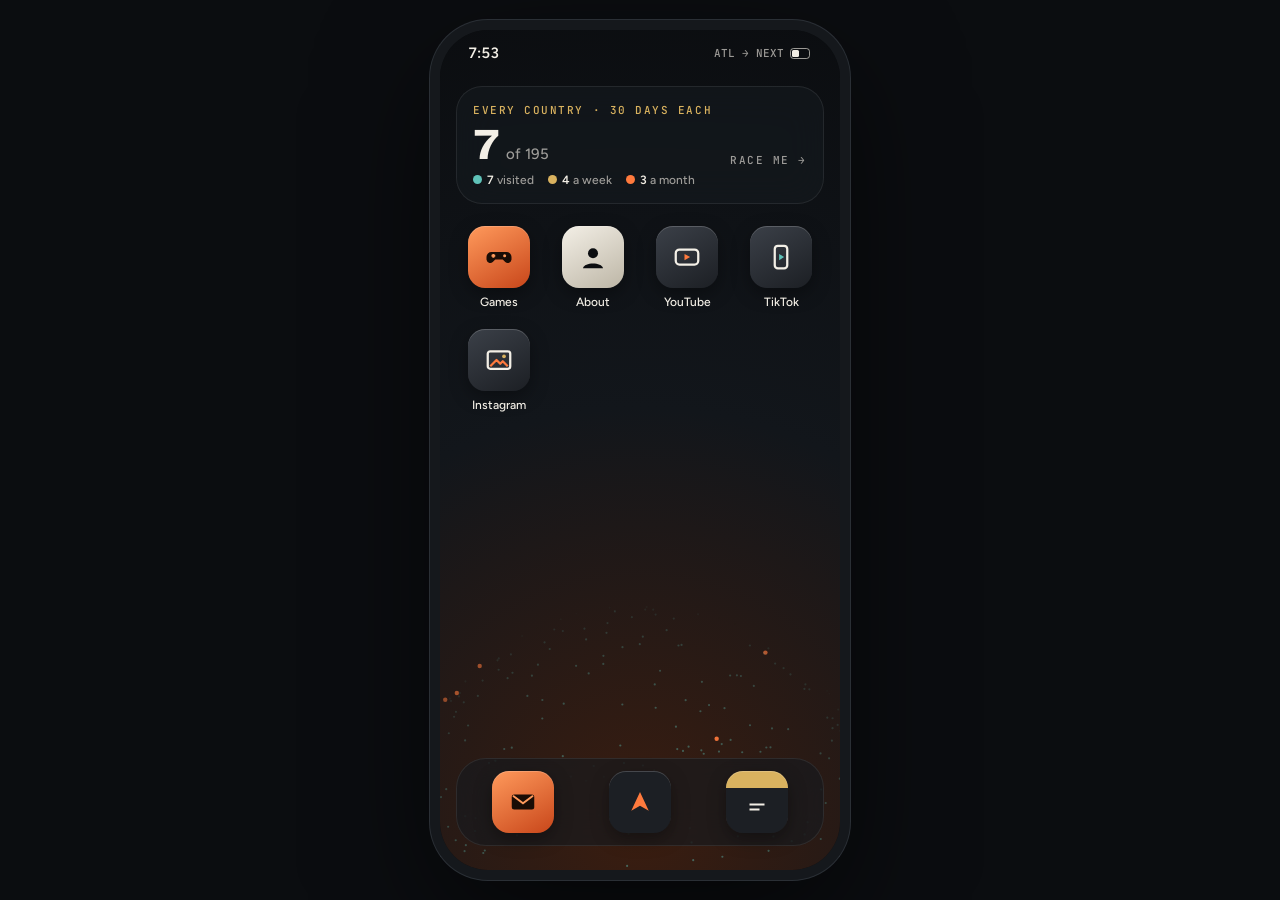
==== index.html @ 0ad14f2a "Markus OS site Co-Authored-By: Claude Opus 5.5 <noreply@anthropic.com> Claude-Session: https://claud" ====
<!doctype html><html><head><meta charset=utf8><meta name=viewport content="width=device-width,initial-scale=1,viewport-fit=cover"><style>:root{color-scheme:light;box-sizing:border-box;padding-top:env(safe-area-inset-top,0px);padding-bottom:env(safe-area-inset-bottom,0px)}html{scroll-padding-top:env(safe-area-inset-top,0px)}body{margin:0;padding:0;font:14px -apple-system,BlinkMacSystemFont,sans-serif;background:#fff;color:#000}img{max-width:100%}[hidden]:not([hidden=until-found i]){display:none!important}</style></head><body>
<title>Markus OS</title>
<meta name="claude:viewport-fit-sides" content="cover">
<link rel="stylesheet" href="https://fonts.googleapis.com/css2?family=Bricolage+Grotesque:opsz,wght@12..96,500;12..96,800&family=Figtree:wght@400;500;600&family=JetBrains+Mono:wght@500&display=swap">
<style>
/* Layout: a phone OS as a portfolio. Lock screen -> swipe -> home grid of "apps" that open as sheets. Single dark look by choice. */
:root{
  --ink:#0b0d10; --glass:rgba(22,26,31,.62); --glass-hi:rgba(255,255,255,.08);
  --paper:#f3efe6; --dim:rgba(243,239,230,.62); --ember:#ff7a3d; --sea:#5fc2b8; --brass:#d9b25f;
  --display:"Bricolage Grotesque",ui-sans-serif,system-ui,sans-serif;
  --body:"Figtree",ui-sans-serif,system-ui,sans-serif;
  --mono:"JetBrains Mono",ui-monospace,Menlo,monospace;
  color-scheme:dark;
}
html,body{height:100%}
body{background:var(--ink);color:var(--paper);font-family:var(--body);overflow:hidden;
  padding-left:max(0px,env(safe-area-inset-left,0px));padding-right:max(0px,env(safe-area-inset-right,0px))}
.stage{height:100%;display:grid;place-items:center}
.phone{position:relative;width:100%;height:100%;overflow:hidden;background:var(--ink)}
@media (min-width:700px){.phone{width:400px;height:min(840px,94%);border-radius:48px;box-shadow:0 0 0 10px #15181c,0 0 0 11px #2a2f35,0 40px 120px rgba(0,0,0,.6)}}
canvas#bg{position:absolute;inset:0;width:100%;height:100%}
.status{position:absolute;top:0;left:0;right:0;z-index:30;display:flex;justify-content:space-between;align-items:center;
  padding:14px 28px 0;font:600 15px var(--body);font-variant-numeric:tabular-nums;pointer-events:none}
.status .bars{display:flex;gap:6px;align-items:center;font:500 11px var(--mono);color:var(--dim)}
.screen{position:absolute;inset:0;padding:56px max(16px,env(safe-area-inset-left,0px)) 24px max(16px,env(safe-area-inset-right,0px))}
/* lock */
#lock{z-index:20;display:flex;flex-direction:column;align-items:center;transition:transform .55s cubic-bezier(.2,.8,.2,1),opacity .4s;touch-action:none;cursor:grab;
  background:linear-gradient(180deg,rgba(11,13,16,.15),rgba(11,13,16,.55))}
#lock.gone{transform:translateY(-105%);opacity:0;pointer-events:none}
.date{margin-top:40px;font:500 19px var(--body);color:var(--dim)}
.clock{font:800 clamp(76px,24vw,104px)/1 var(--display);letter-spacing:-.04em;font-variant-numeric:tabular-nums}
.notes{width:100%;display:grid;gap:10px;margin-top:34px}
.notif{display:grid;grid-template-columns:38px 1fr auto;gap:12px;align-items:start;padding:12px 14px;border-radius:20px;
  background:var(--glass);backdrop-filter:blur(18px);-webkit-backdrop-filter:blur(18px);border:1px solid var(--glass-hi);animation:drop .6s both}
.notif:nth-child(2){animation-delay:.15s}.notif:nth-child(3){animation-delay:.3s}
@keyframes drop{from{transform:translateY(-12px);opacity:0}}
.notif b{display:block;font:600 14px var(--body)}
.notif p{margin:2px 0 0;font-size:13.5px;color:var(--dim);line-height:1.35}
.notif time{font:500 11px var(--mono);color:var(--dim)}
.tag{margin-top:auto;text-align:center;display:grid;gap:10px;justify-items:center}
.tag .who{font:800 34px/1 var(--display);letter-spacing:-.02em}
.tag .sub{font:500 11px var(--mono);letter-spacing:.14em;text-transform:uppercase;color:var(--dim)}
.swipe{margin-top:12px;font-size:14px;color:var(--dim);display:grid;justify-items:center;gap:6px;background:none;border:0;color:inherit;font-family:inherit;cursor:pointer}
.swipe svg{animation:bob 1.6s ease-in-out infinite}
@keyframes bob{50%{transform:translateY(-6px)}}
/* home */
#home{z-index:10;display:flex;flex-direction:column;gap:22px}
.widget{border-radius:26px;padding:16px;background:var(--glass);backdrop-filter:blur(18px);-webkit-backdrop-filter:blur(18px);border:1px solid var(--glass-hi);
  display:grid;grid-template-columns:1fr auto;gap:6px 12px;align-items:end;cursor:pointer;text-align:left;color:inherit;font:inherit}
.widget .k{grid-column:1/-1;font:500 11px var(--mono);letter-spacing:.14em;text-transform:uppercase;color:var(--brass)}
.widget .big{font:800 44px/1 var(--display);letter-spacing:-.03em;font-variant-numeric:tabular-nums}
.widget .big small{font:500 15px var(--body);color:var(--dim);letter-spacing:0}
.widget .stamps{display:flex;gap:6px}
.stamp{font:500 10px var(--mono);border:1.5px solid var(--sea);color:var(--sea);border-radius:6px;padding:4px 6px;transform:rotate(-4deg)}
.stamp:nth-child(2){transform:rotate(3deg);border-color:var(--ember);color:var(--ember)}
.stamp:nth-child(3){transform:rotate(-1deg);border-color:var(--brass);color:var(--brass)}
.bar{grid-column:1/-1;height:6px;border-radius:9px;background:rgba(255,255,255,.1);overflow:hidden}
.bar i{display:block;height:100%;width:1.5%;min-width:6px;background:var(--sea)}
.grid{display:grid;grid-template-columns:repeat(4,1fr);gap:20px 8px}
.app{text-decoration:none;display:grid;justify-items:center;gap:7px;background:none;border:0;color:var(--paper);font:500 12px var(--body);cursor:pointer;padding:0}
.ic{width:62px;height:62px;border-radius:17px;display:grid;place-items:center;box-shadow:inset 0 1px 0 rgba(255,255,255,.18),0 6px 18px rgba(0,0,0,.35);transition:transform .15s}
.app:active .ic,.app:hover .ic{transform:scale(.94)}
.app:focus-visible .ic,.widget:focus-visible,.swipe:focus-visible{outline:2px solid var(--brass);outline-offset:3px}
.ic svg{width:30px;height:30px}
.dock{margin-top:auto;display:grid;grid-template-columns:repeat(3,1fr);gap:8px;padding:12px;border-radius:30px;background:var(--glass);backdrop-filter:blur(18px);-webkit-backdrop-filter:blur(18px);border:1px solid var(--glass-hi)}
.dock .app>span:not(.ic){display:none}
/* sheet */
.sheet{position:absolute;inset:0;z-index:40;background:rgba(0,0,0,.4);opacity:0;pointer-events:none;transition:opacity .3s}
.sheet.on{opacity:1;pointer-events:auto}
.panel{position:absolute;left:0;right:0;bottom:0;max-height:86%;overflow:auto;background:#13161a;border-radius:28px 28px 0 0;
  padding:12px max(20px,env(safe-area-inset-left,0px)) calc(28px + env(safe-area-inset-bottom,0px)) max(20px,env(safe-area-inset-right,0px));
  transform:translateY(100%);transition:transform .4s cubic-bezier(.2,.8,.2,1);border-top:1px solid var(--glass-hi)}
.sheet.on .panel{transform:none}
.grab{width:40px;height:5px;border-radius:9px;background:rgba(255,255,255,.25);margin:0 auto 14px}
.panel header{display:flex;justify-content:space-between;align-items:center;margin-bottom:14px}
.panel h2{margin:0;font:800 28px/1.05 var(--display);letter-spacing:-.02em;text-wrap:balance}
.x{width:34px;height:34px;border-radius:50%;border:0;background:rgba(255,255,255,.1);color:var(--paper);font-size:18px;cursor:pointer}
.panel p{line-height:1.55;color:var(--dim);margin:0 0 12px;max-width:62ch}
.row{display:grid;gap:4px;padding:14px 0;border-top:1px solid rgba(255,255,255,.08)}
.row b{font:600 16px var(--body);color:var(--paper)}
.row .meta{font:500 11px var(--mono);letter-spacing:.1em;text-transform:uppercase;color:var(--brass)}
.chips{display:flex;flex-wrap:wrap;gap:6px;margin-top:4px}
.chip{font:500 11px var(--mono);padding:4px 8px;border-radius:99px;background:rgba(255,255,255,.07);color:var(--dim)}
.copy{display:flex;gap:8px;align-items:center;margin-top:6px}
.copy code{flex:1;min-width:0;overflow:auto;font:500 13px var(--mono);padding:10px 12px;border-radius:12px;background:rgba(255,255,255,.06);user-select:all}
.copy button{border:0;border-radius:12px;padding:10px 14px;background:var(--ember);color:#1a0d06;font:600 13px var(--body);cursor:pointer}
.ph{color:var(--ember)}
.mail{display:block;text-align:center;padding:13px;border-radius:14px;background:var(--ember);color:#1a0d06;font:600 15px var(--body);text-decoration:none;margin:4px 0 10px}
#globe{width:100%;max-width:340px;aspect-ratio:1;margin:4px auto 6px;touch-action:none;cursor:grab}
#globe svg{width:100%;height:100%;display:block}
#globe .land{stroke:#0b0d10;stroke-width:.5;cursor:pointer;transition:fill .25s}
#globe .grat{fill:none;stroke:rgba(255,255,255,.06);stroke-width:.6}
.seg{display:grid;grid-template-columns:1fr 1fr;gap:4px;padding:4px;border-radius:14px;background:rgba(255,255,255,.06);margin:4px 0 6px}
.seg button{border:0;border-radius:10px;padding:9px;background:none;color:var(--dim);font:600 14px var(--body);cursor:pointer}
.seg button[aria-pressed=true]{background:var(--paper);color:var(--ink)}
.ghint{text-align:center;font:500 12px var(--mono);min-height:1.5em;margin:0 auto 8px!important}
.legend,.tiers{display:flex;flex-wrap:wrap;gap:6px 14px;justify-content:center;font:500 12px var(--body);color:var(--dim)}
.tiers{grid-column:1/-1;justify-content:flex-start}
.tiers b{color:var(--paper);font-weight:600}
.legend i,.tiers i{display:inline-block;width:9px;height:9px;border-radius:50%;margin-right:5px;vertical-align:0}
.score{width:100%;border-collapse:collapse;margin:14px 0 10px;font-variant-numeric:tabular-nums}
.score th{font:500 10px var(--mono);letter-spacing:.1em;text-transform:uppercase;color:var(--dim);padding:6px 4px;text-align:center}
.score th:nth-child(2){color:#5fc2b8}.score th:nth-child(3){color:#d9b25f}.score th:nth-child(4){color:#ff7a3d}
.score td{padding:10px 4px;text-align:center;font:800 22px var(--display);border-top:1px solid rgba(255,255,255,.08)}
.score td:first-child{text-align:left;font:600 14px var(--body);color:var(--paper)}
.reset{display:block;margin:0 auto;border:0;background:none;color:var(--dim);font:500 12px var(--body);text-decoration:underline;cursor:pointer}
@media (prefers-reduced-motion:reduce){*{animation:none!important;transition:none!important}}
</style>

<div class="stage"><div class="phone" id="phone">
  <canvas id="bg"></canvas>
  <div class="status"><span id="sclock">8:06</span><span class="bars">ATL&nbsp;→&nbsp;NEXT <svg width="22" height="11" viewBox="0 0 22 11"><rect x=".5" y=".5" width="19" height="10" rx="3" fill="none" stroke="currentColor"/><rect x="2" y="2" width="7" height="7" rx="1.5" fill="#f3efe6"/></svg></span></div>

  <section class="screen" id="lock" aria-label="Lock screen" hidden>
    <div class="date" id="date">Sunday, October 25</div>
    <div class="clock" id="clock">8:06</div>
    <div class="notes">
    </div>
    <div class="tag">
      <div class="sub">Veteran · traveler</div>
      <div class="who">Markus Coleman</div>
      <button class="swipe" id="unlock" aria-label="Unlock">
        <svg width="22" height="12" viewBox="0 0 22 12"><path d="M2 10 11 2l9 8" fill="none" stroke="currentColor" stroke-width="2.4" stroke-linecap="round"/></svg>
        Swipe up to unlock
      </button>
    </div>
  </section>

  <section class="screen" id="home" aria-label="Home screen">
    <button class="widget" data-open="tracker" aria-label="Open the country tracker">
      <span class="k">Every country · 30 days each</span>
      <span class="big"><span id="wv">3</span> <small>of 195</small></span>
      <span class="k" style="grid-column:auto;justify-self:end;color:var(--dim)">Race me →</span>
      <span class="tiers"><span><i style="background:#5fc2b8"></i><b id="w1">3</b> visited</span><span><i style="background:#d9b25f"></i><b id="w2">3</b> a week</span><span><i style="background:#ff7a3d"></i><b id="w3">3</b> a month</span></span>
    </button>
    <div class="grid">
      <button class="app" data-open="games"><span class="ic" style="background:linear-gradient(150deg,#ff9a5c,#c8461a)"><svg viewBox="0 0 24 24"><path d="M6 8h12a4 4 0 0 1 4 4v2a3 3 0 0 1-5 2l-2-2H9l-2 2a3 3 0 0 1-5-2v-2a4 4 0 0 1 4-4z" fill="#1a0d06"/><circle cx="16.5" cy="11" r="1.2" fill="#ff9a5c"/><path d="M6 11h3M7.5 9.5v3" stroke="#ff9a5c" stroke-width="1.6"/></svg></span><span>Games</span></button>
      <button class="app" data-open="about"><span class="ic" style="background:linear-gradient(150deg,#f3efe6,#bdb6a6)"><svg viewBox="0 0 24 24"><circle cx="12" cy="9" r="4" fill="#0b0d10"/><path d="M4 21c1-5 15-5 16 0" fill="#0b0d10"/></svg></span><span>About</span></button>
      <a class="app" href="https://www.youtube.com/@MarkusWhereYouBeen" target="_blank" rel="noopener"><span class="ic" style="background:linear-gradient(150deg,#3b4048,#1c1f24)"><svg viewBox="0 0 24 24"><rect x="3" y="6" width="18" height="12" rx="3" fill="none" stroke="#f3efe6" stroke-width="1.8"/><path d="M10 9.5v5l4.5-2.5z" fill="#ff7a3d"/></svg></span><span>YouTube</span></a>
      <a class="app" href="https://www.tiktok.com/@markuswhereyoubeen" target="_blank" rel="noopener"><span class="ic" style="background:linear-gradient(150deg,#3b4048,#1c1f24)"><svg viewBox="0 0 24 24"><rect x="7" y="3" width="10" height="18" rx="2.5" fill="none" stroke="#f3efe6" stroke-width="1.8"/><path d="M10.5 9.5v5l4-2.5z" fill="#5fc2b8"/></svg></span><span>TikTok</span></a>
      <button class="app" data-open="insta"><span class="ic" style="background:linear-gradient(150deg,#3b4048,#1c1f24)"><svg viewBox="0 0 24 24"><rect x="3" y="5" width="18" height="14" rx="2" fill="none" stroke="#f3efe6" stroke-width="1.8"/><path d="m5 17 5-5 3 3 2-2 4 4" fill="none" stroke="#ff7a3d" stroke-width="1.8" stroke-linejoin="round"/><circle cx="16" cy="9" r="1.5" fill="#d9b25f"/></svg></span><span>Instagram</span></button>
    </div>
    <nav class="dock" aria-label="Dock">
      <button class="app" data-open="contact" aria-label="Contact"><span class="ic" style="background:linear-gradient(150deg,#ff9a5c,#c8461a)"><svg viewBox="0 0 24 24"><rect x="3" y="6" width="18" height="12" rx="2" fill="#1a0d06"/><path d="m4 7 8 6 8-6" fill="none" stroke="#ff9a5c" stroke-width="1.6"/></svg></span><span>Contact</span></button>
      <button class="app" data-open="games" aria-label="Games"><span class="ic" style="background:#1c1f24"><svg viewBox="0 0 24 24"><path d="M5 19 12 4l7 15-7-4z" fill="#ff7a3d"/></svg></span><span>Games</span></button>
      <button class="app" data-open="about" aria-label="Notes"><span class="ic" style="background:linear-gradient(180deg,#d9b25f 0 28%,#1c1f24 28%)"><svg viewBox="0 0 24 24"><path d="M6 14h12M6 18h8" stroke="#f3efe6" stroke-width="1.6"/></svg></span><span>Notes</span></button>
    </nav>
  </section>

  <div class="sheet" id="sheet" role="dialog" aria-modal="true" aria-labelledby="stitle">
    <div class="panel"><div class="grab"></div><header><h2 id="stitle"></h2><button class="x" id="close" aria-label="Close">×</button></header><div id="sbody"></div></div>
  </div>
</div></div>

<script>// https://d3js.org v7.9.0 Copyright 2010-2023 Mike Bostock
!function(t,n){"object"==typeof exports&&"undefined"!=typeof module?n(exports):"function"==typeof define&&define.amd?define(["exports"],n):n((t="undefined"!=typeof globalThis?globalThis:t||self).d3=t.d3||{})}(this,(function(t){"use strict";function n(t,n){return null==t||null==n?NaN:t<n?-1:t>n?1:t>=n?0:NaN}function e(t,n){return null==t||null==n?NaN:n<t?-1:n>t?1:n>=t?0:NaN}function r(t){let r,o,a;function u(t,n,e=0,i=t.length){if(e<i){if(0!==r(n,n))return i;do{const r=e+i>>>1;o(t[r],n)<0?e=r+1:i=r}while(e<i)}return e}return 2!==t.length?(r=n,o=(e,r)=>n(t(e),r),a=(n,e)=>t(n)-e):(r=t===n||t===e?t:i,o=t,a=t),{left:u,center:function(t,n,e=0,r=t.length){const i=u(t,n,e,r-1);return i>e&&a(t[i-1],n)>-a(t[i],n)?i-1:i},right:function(t,n,e=0,i=t.length){if(e<i){if(0!==r(n,n))return i;do{const r=e+i>>>1;o(t[r],n)<=0?e=r+1:i=r}while(e<i)}return e}}}function i(){return 0}function o(t){return null===t?NaN:+t}const a=r(n),u=a.right,c=a.left,f=r(o).center;var s=u;const l=d(y),h=d((function(t){const n=y(t);return(t,e,r,i,o)=>{n(t,e,(r<<=2)+0,(i<<=2)+0,o<<=2),n(t,e,r+1,i+1,o),n(t,e,r+2,i+2,o),n(t,e,r+3,i+3,o)}}));function d(t){return function(n,e,r=e){if(!((e=+e)>=0))throw new RangeError("invalid rx");if(!((r=+r)>=0))throw new RangeError("invalid ry");let{data:i,width:o,height:a}=n;if(!((o=Math.floor(o))>=0))throw new RangeError("invalid width");if(!((a=Math.floor(void 0!==a?a:i.length/o))>=0))throw new RangeError("invalid height");if(!o||!a||!e&&!r)return n;const u=e&&t(e),c=r&&t(r),f=i.slice();return u&&c?(p(u,f,i,o,a),p(u,i,f,o,a),p(u,f,i,o,a),g(c,i,f,o,a),g(c,f,i,o,a),g(c,i,f,o,a)):u?(p(u,i,f,o,a),p(u,f,i,o,a),p(u,i,f,o,a)):c&&(g(c,i,f,o,a),g(c,f,i,o,a),g(c,i,f,o,a)),n}}function p(t,n,e,r,i){for(let o=0,a=r*i;o<a;)t(n,e,o,o+=r,1)}function g(t,n,e,r,i){for(let o=0,a=r*i;o<r;++o)t(n,e,o,o+a,r)}function y(t){const n=Math.floor(t);if(n===t)return function(t){const n=2*t+1;return(e,r,i,o,a)=>{if(!((o-=a)>=i))return;let u=t*r[i];const c=a*t;for(let t=i,n=i+c;t<n;t+=a)u+=r[Math.min(o,t)];for(let t=i,f=o;t<=f;t+=a)u+=r[Math.min(o,t+c)],e[t]=u/n,u-=r[Math.max(i,t-c)]}}(t);const e=t-n,r=2*t+1;return(t,i,o,a,u)=>{if(!((a-=u)>=o))return;let c=n*i[o];const f=u*n,s=f+u;for(let t=o,n=o+f;t<n;t+=u)c+=i[Math.min(a,t)];for(let n=o,l=a;n<=l;n+=u)c+=i[Math.min(a,n+f)],t[n]=(c+e*(i[Math.max(o,n-s)]+i[Math.min(a,n+s)]))/r,c-=i[Math.max(o,n-f)]}}function v(t,n){let e=0;if(void 0===n)for(let n of t)null!=n&&(n=+n)>=n&&++e;else{let r=-1;for(let i of t)null!=(i=n(i,++r,t))&&(i=+i)>=i&&++e}return e}function _(t){return 0|t.length}function b(t){return!(t>0)}function m(t){return"object"!=typeof t||"length"in t?t:Array.from(t)}function x(t,n){let e,r=0,i=0,o=0;if(void 0===n)for(let n of t)null!=n&&(n=+n)>=n&&(e=n-i,i+=e/++r,o+=e*(n-i));else{let a=-1;for(let u of t)null!=(u=n(u,++a,t))&&(u=+u)>=u&&(e=u-i,i+=e/++r,o+=e*(u-i))}if(r>1)return o/(r-1)}function w(t,n){const e=x(t,n);return e?Math.sqrt(e):e}function M(t,n){let e,r;if(void 0===n)for(const n of t)null!=n&&(void 0===e?n>=n&&(e=r=n):(e>n&&(e=n),r<n&&(r=n)));else{let i=-1;for(let o of t)null!=(o=n(o,++i,t))&&(void 0===e?o>=o&&(e=r=o):(e>o&&(e=o),r<o&&(r=o)))}return[e,r]}class T{constructor(){this._partials=new Float64Array(32),this._n=0}add(t){const n=this._partials;let e=0;for(let r=0;r<this._n&&r<32;r++){const i=n[r],o=t+i,a=Math.abs(t)<Math.abs(i)?t-(o-i):i-(o-t);a&&(n[e++]=a),t=o}return n[e]=t,this._n=e+1,this}valueOf(){const t=this._partials;let n,e,r,i=this._n,o=0;if(i>0){for(o=t[--i];i>0&&(n=o,e=t[--i],o=n+e,r=e-(o-n),!r););i>0&&(r<0&&t[i-1]<0||r>0&&t[i-1]>0)&&(e=2*r,n=o+e,e==n-o&&(o=n))}return o}}class InternMap extends Map{constructor(t,n=N){if(super(),Object.defineProperties(this,{_intern:{value:new Map},_key:{value:n}}),null!=t)for(const[n,e]of t)this.set(n,e)}get(t){return super.get(A(this,t))}has(t){return super.has(A(this,t))}set(t,n){return super.set(S(this,t),n)}delete(t){return super.delete(E(this,t))}}class InternSet extends Set{constructor(t,n=N){if(super(),Object.defineProperties(this,{_intern:{value:new Map},_key:{value:n}}),null!=t)for(const n of t)this.add(n)}has(t){return super.has(A(this,t))}add(t){return super.add(S(this,t))}delete(t){return super.delete(E(this,t))}}function A({_intern:t,_key:n},e){const r=n(e);return t.has(r)?t.get(r):e}function S({_intern:t,_key:n},e){const r=n(e);return t.has(r)?t.get(r):(t.set(r,e),e)}function E({_intern:t,_key:n},e){const r=n(e);return t.has(r)&&(e=t.get(r),t.delete(r)),e}function N(t){return null!==t&&"object"==typeof t?t.valueOf():t}function k(t){return t}function C(t,...n){return F(t,k,k,n)}function P(t,...n){return F(t,Array.from,k,n)}function z(t,n){for(let e=1,r=n.length;e<r;++e)t=t.flatMap((t=>t.pop().map((([n,e])=>[...t,n,e]))));return t}function $(t,n,...e){return F(t,k,n,e)}function D(t,n,...e){return F(t,Array.from,n,e)}function R(t){if(1!==t.length)throw new Error("duplicate key");return t[0]}function F(t,n,e,r){return function t(i,o){if(o>=r.length)return e(i);const a=new InternMap,u=r[o++];let c=-1;for(const t of i){const n=u(t,++c,i),e=a.get(n);e?e.push(t):a.set(n,[t])}for(const[n,e]of a)a.set(n,t(e,o));return n(a)}(t,0)}function q(t,n){return Array.from(n,(n=>t[n]))}function U(t,...n){if("function"!=typeof t[Symbol.iterator])throw new TypeError("values is not iterable");t=Array.from(t);let[e]=n;if(e&&2!==e.length||n.length>1){const r=Uint32Array.from(t,((t,n)=>n));return n.length>1?(n=n.map((n=>t.map(n))),r.sort(((t,e)=>{for(const r of n){const n=O(r[t],r[e]);if(n)return n}}))):(e=t.map(e),r.sort(((t,n)=>O(e[t],e[n])))),q(t,r)}return t.sort(I(e))}function I(t=n){if(t===n)return O;if("function"!=typeof t)throw new TypeError("compare is not a function");return(n,e)=>{const r=t(n,e);return r||0===r?r:(0===t(e,e))-(0===t(n,n))}}function O(t,n){return(null==t||!(t>=t))-(null==n||!(n>=n))||(t<n?-1:t>n?1:0)}var B=Array.prototype.slice;function Y(t){return()=>t}const L=Math.sqrt(50),j=Math.sqrt(10),H=Math.sqrt(2);function X(t,n,e){const r=(n-t)/Math.max(0,e),i=Math.floor(Math.log10(r)),o=r/Math.pow(10,i),a=o>=L?10:o>=j?5:o>=H?2:1;let u,c,f;return i<0?(f=Math.pow(10,-i)/a,u=Math.round(t*f),c=Math.round(n*f),u/f<t&&++u,c/f>n&&--c,f=-f):(f=Math.pow(10,i)*a,u=Math.round(t/f),c=Math.round(n/f),u*f<t&&++u,c*f>n&&--c),c<u&&.5<=e&&e<2?X(t,n,2*e):[u,c,f]}function G(t,n,e){if(!((e=+e)>0))return[];if((t=+t)===(n=+n))return[t];const r=n<t,[i,o,a]=r?X(n,t,e):X(t,n,e);if(!(o>=i))return[];const u=o-i+1,c=new Array(u);if(r)if(a<0)for(let t=0;t<u;++t)c[t]=(o-t)/-a;else for(let t=0;t<u;++t)c[t]=(o-t)*a;else if(a<0)for(let t=0;t<u;++t)c[t]=(i+t)/-a;else for(let t=0;t<u;++t)c[t]=(i+t)*a;return c}function V(t,n,e){return X(t=+t,n=+n,e=+e)[2]}function W(t,n,e){e=+e;const r=(n=+n)<(t=+t),i=r?V(n,t,e):V(t,n,e);return(r?-1:1)*(i<0?1/-i:i)}function Z(t,n,e){let r;for(;;){const i=V(t,n,e);if(i===r||0===i||!isFinite(i))return[t,n];i>0?(t=Math.floor(t/i)*i,n=Math.ceil(n/i)*i):i<0&&(t=Math.ceil(t*i)/i,n=Math.floor(n*i)/i),r=i}}function K(t){return Math.max(1,Math.ceil(Math.log(v(t))/Math.LN2)+1)}function Q(){var t=k,n=M,e=K;function r(r){Array.isArray(r)||(r=Array.from(r));var i,o,a,u=r.length,c=new Array(u);for(i=0;i<u;++i)c[i]=t(r[i],i,r);var f=n(c),l=f[0],h=f[1],d=e(c,l,h);if(!Array.isArray(d)){const t=h,e=+d;if(n===M&&([l,h]=Z(l,h,e)),(d=G(l,h,e))[0]<=l&&(a=V(l,h,e)),d[d.length-1]>=h)if(t>=h&&n===M){const t=V(l,h,e);isFinite(t)&&(t>0?h=(Math.floor(h/t)+1)*t:t<0&&(h=(Math.ceil(h*-t)+1)/-t))}else d.pop()}for(var p=d.length,g=0,y=p;d[g]<=l;)++g;for(;d[y-1]>h;)--y;(g||y<p)&&(d=d.slice(g,y),p=y-g);var v,_=new Array(p+1);for(i=0;i<=p;++i)(v=_[i]=[]).x0=i>0?d[i-1]:l,v.x1=i<p?d[i]:h;if(isFinite(a)){if(a>0)for(i=0;i<u;++i)null!=(o=c[i])&&l<=o&&o<=h&&_[Math.min(p,Math.floor((o-l)/a))].push(r[i]);else if(a<0)for(i=0;i<u;++i)if(null!=(o=c[i])&&l<=o&&o<=h){const t=Math.floor((l-o)*a);_[Math.min(p,t+(d[t]<=o))].push(r[i])}}else for(i=0;i<u;++i)null!=(o=c[i])&&l<=o&&o<=h&&_[s(d,o,0,p)].push(r[i]);return _}return r.value=function(n){return arguments.length?(t="function"==typeof n?n:Y(n),r):t},r.domain=function(t){return arguments.length?(n="function"==typeof t?t:Y([t[0],t[1]]),r):n},r.thresholds=function(t){return arguments.length?(e="function"==typeof t?t:Y(Array.isArray(t)?B.call(t):t),r):e},r}function J(t,n){let e;if(void 0===n)for(const n of t)null!=n&&(e<n||void 0===e&&n>=n)&&(e=n);else{let r=-1;for(let i of t)null!=(i=n(i,++r,t))&&(e<i||void 0===e&&i>=i)&&(e=i)}return e}function tt(t,n){let e,r=-1,i=-1;if(void 0===n)for(const n of t)++i,null!=n&&(e<n||void 0===e&&n>=n)&&(e=n,r=i);else for(let o of t)null!=(o=n(o,++i,t))&&(e<o||void 0===e&&o>=o)&&(e=o,r=i);return r}function nt(t,n){let e;if(void 0===n)for(const n of t)null!=n&&(e>n||void 0===e&&n>=n)&&(e=n);else{let r=-1;for(let i of t)null!=(i=n(i,++r,t))&&(e>i||void 0===e&&i>=i)&&(e=i)}return e}function et(t,n){let e,r=-1,i=-1;if(void 0===n)for(const n of t)++i,null!=n&&(e>n||void 0===e&&n>=n)&&(e=n,r=i);else for(let o of t)null!=(o=n(o,++i,t))&&(e>o||void 0===e&&o>=o)&&(e=o,r=i);return r}function rt(t,n,e=0,r=1/0,i){if(n=Math.floor(n),e=Math.floor(Math.max(0,e)),r=Math.floor(Math.min(t.length-1,r)),!(e<=n&&n<=r))return t;for(i=void 0===i?O:I(i);r>e;){if(r-e>600){const o=r-e+1,a=n-e+1,u=Math.log(o),c=.5*Math.exp(2*u/3),f=.5*Math.sqrt(u*c*(o-c)/o)*(a-o/2<0?-1:1);rt(t,n,Math.max(e,Math.floor(n-a*c/o+f)),Math.min(r,Math.floor(n+(o-a)*c/o+f)),i)}const o=t[n];let a=e,u=r;for(it(t,e,n),i(t[r],o)>0&&it(t,e,r);a<u;){for(it(t,a,u),++a,--u;i(t[a],o)<0;)++a;for(;i(t[u],o)>0;)--u}0===i(t[e],o)?it(t,e,u):(++u,it(t,u,r)),u<=n&&(e=u+1),n<=u&&(r=u-1)}return t}function it(t,n,e){const r=t[n];t[n]=t[e],t[e]=r}function ot(t,e=n){let r,i=!1;if(1===e.length){let o;for(const a of t){const t=e(a);(i?n(t,o)>0:0===n(t,t))&&(r=a,o=t,i=!0)}}else for(const n of t)(i?e(n,r)>0:0===e(n,n))&&(r=n,i=!0);return r}function at(t,n,e){if(t=Float64Array.from(function*(t,n){if(void 0===n)for(let n of t)null!=n&&(n=+n)>=n&&(yield n);else{let e=-1;for(let r of t)null!=(r=n(r,++e,t))&&(r=+r)>=r&&(yield r)}}(t,e)),(r=t.length)&&!isNaN(n=+n)){if(n<=0||r<2)return nt(t);if(n>=1)return J(t);var r,i=(r-1)*n,o=Math.floor(i),a=J(rt(t,o).subarray(0,o+1));return a+(nt(t.subarray(o+1))-a)*(i-o)}}function ut(t,n,e=o){if((r=t.length)&&!isNaN(n=+n)){if(n<=0||r<2)return+e(t[0],0,t);if(n>=1)return+e(t[r-1],r-1,t);var r,i=(r-1)*n,a=Math.floor(i),u=+e(t[a],a,t);return u+(+e(t[a+1],a+1,t)-u)*(i-a)}}function ct(t,n,e=o){if(!isNaN(n=+n)){if(r=Float64Array.from(t,((n,r)=>o(e(t[r],r,t)))),n<=0)return et(r);if(n>=1)return tt(r);var r,i=Uint32Array.from(t,((t,n)=>n)),a=r.length-1,u=Math.floor(a*n);return rt(i,u,0,a,((t,n)=>O(r[t],r[n]))),(u=ot(i.subarray(0,u+1),(t=>r[t])))>=0?u:-1}}function ft(t){return Array.from(function*(t){for(const n of t)yield*n}(t))}function st(t,n){return[t,n]}function lt(t,n,e){t=+t,n=+n,e=(i=arguments.length)<2?(n=t,t=0,1):i<3?1:+e;for(var r=-1,i=0|Math.max(0,Math.ceil((n-t)/e)),o=new Array(i);++r<i;)o[r]=t+r*e;return o}function ht(t,e=n){if(1===e.length)return et(t,e);let r,i=-1,o=-1;for(const n of t)++o,(i<0?0===e(n,n):e(n,r)<0)&&(r=n,i=o);return i}var dt=pt(Math.random);function pt(t){return function(n,e=0,r=n.length){let i=r-(e=+e);for(;i;){const r=t()*i--|0,o=n[i+e];n[i+e]=n[r+e],n[r+e]=o}return n}}function gt(t){if(!(i=t.length))return[];for(var n=-1,e=nt(t,yt),r=new Array(e);++n<e;)for(var i,o=-1,a=r[n]=new Array(i);++o<i;)a[o]=t[o][n];return r}function yt(t){return t.length}function vt(t){return t instanceof InternSet?t:new InternSet(t)}function _t(t,n){const e=t[Symbol.iterator](),r=new Set;for(const t of n){const n=bt(t);if(r.has(n))continue;let i,o;for(;({value:i,done:o}=e.next());){if(o)return!1;const t=bt(i);if(r.add(t),Object.is(n,t))break}}return!0}function bt(t){return null!==t&&"object"==typeof t?t.valueOf():t}function mt(t){return t}var xt=1,wt=2,Mt=3,Tt=4,At=1e-6;function St(t){return"translate("+t+",0)"}function Et(t){return"translate(0,"+t+")"}function Nt(t){return n=>+t(n)}function kt(t,n){return n=Math.max(0,t.bandwidth()-2*n)/2,t.round()&&(n=Math.round(n)),e=>+t(e)+n}function Ct(){return!this.__axis}function Pt(t,n){var e=[],r=null,i=null,o=6,a=6,u=3,c="undefined"!=typeof window&&window.devicePixelRatio>1?0:.5,f=t===xt||t===Tt?-1:1,s=t===Tt||t===wt?"x":"y",l=t===xt||t===Mt?St:Et;function h(h){var d=null==r?n.ticks?n.ticks.apply(n,e):n.domain():r,p=null==i?n.tickFormat?n.tickFormat.apply(n,e):mt:i,g=Math.max(o,0)+u,y=n.range(),v=+y[0]+c,_=+y[y.length-1]+c,b=(n.bandwidth?kt:Nt)(n.copy(),c),m=h.selection?h.selection():h,x=m.selectAll(".domain").data([null]),w=m.selectAll(".tick").data(d,n).order(),M=w.exit(),T=w.enter().append("g").attr("class","tick"),A=w.select("line"),S=w.select("text");x=x.merge(x.enter().insert("path",".tick").attr("class","domain").attr("stroke","currentColor")),w=w.merge(T),A=A.merge(T.append("line").attr("stroke","currentColor").attr(s+"2",f*o)),S=S.merge(T.append("text").attr("fill","currentColor").attr(s,f*g).attr("dy",t===xt?"0em":t===Mt?"0.71em":"0.32em")),h!==m&&(x=x.transition(h),w=w.transition(h),A=A.transition(h),S=S.transition(h),M=M.transition(h).attr("opacity",At).attr("transform",(function(t){return isFinite(t=b(t))?l(t+c):this.getAttribute("transform")})),T.attr("opacity",At).attr("transform",(function(t){var n=this.parentNode.__axis;return l((n&&isFinite(n=n(t))?n:b(t))+c)}))),M.remove(),x.attr("d",t===Tt||t===wt?a?"M"+f*a+","+v+"H"+c+"V"+_+"H"+f*a:"M"+c+","+v+"V"+_:a?"M"+v+","+f*a+"V"+c+"H"+_+"V"+f*a:"M"+v+","+c+"H"+_),w.attr("opacity",1).attr("transform",(function(t){return l(b(t)+c)})),A.attr(s+"2",f*o),S.attr(s,f*g).text(p),m.filter(Ct).attr("fill","none").attr("font-size",10).attr("font-family","sans-serif").attr("text-anchor",t===wt?"start":t===Tt?"end":"middle"),m.each((function(){this.__axis=b}))}return h.scale=function(t){return arguments.length?(n=t,h):n},h.ticks=function(){return e=Array.from(arguments),h},h.tickArguments=function(t){return arguments.length?(e=null==t?[]:Array.from(t),h):e.slice()},h.tickValues=function(t){return arguments.length?(r=null==t?null:Array.from(t),h):r&&r.slice()},h.tickFormat=function(t){return arguments.length?(i=t,h):i},h.tickSize=function(t){return arguments.length?(o=a=+t,h):o},h.tickSizeInner=function(t){return arguments.length?(o=+t,h):o},h.tickSizeOuter=function(t){return arguments.length?(a=+t,h):a},h.tickPadding=function(t){return arguments.length?(u=+t,h):u},h.offset=function(t){return arguments.length?(c=+t,h):c},h}var zt={value:()=>{}};function $t(){for(var t,n=0,e=arguments.length,r={};n<e;++n){if(!(t=arguments[n]+"")||t in r||/[\s.]/.test(t))throw new Error("illegal type: "+t);r[t]=[]}return new Dt(r)}function Dt(t){this._=t}function Rt(t,n){for(var e,r=0,i=t.length;r<i;++r)if((e=t[r]).name===n)return e.value}function Ft(t,n,e){for(var r=0,i=t.length;r<i;++r)if(t[r].name===n){t[r]=zt,t=t.slice(0,r).concat(t.slice(r+1));break}return null!=e&&t.push({name:n,value:e}),t}Dt.prototype=$t.prototype={constructor:Dt,on:function(t,n){var e,r,i=this._,o=(r=i,(t+"").trim().split(/^|\s+/).map((function(t){var n="",e=t.indexOf(".");if(e>=0&&(n=t.slice(e+1),t=t.slice(0,e)),t&&!r.hasOwnProperty(t))throw new Error("unknown type: "+t);return{type:t,name:n}}))),a=-1,u=o.length;if(!(arguments.length<2)){if(null!=n&&"function"!=typeof n)throw new Error("invalid callback: "+n);for(;++a<u;)if(e=(t=o[a]).type)i[e]=Ft(i[e],t.name,n);else if(null==n)for(e in i)i[e]=Ft(i[e],t.name,null);return this}for(;++a<u;)if((e=(t=o[a]).type)&&(e=Rt(i[e],t.name)))return e},copy:function(){var t={},n=this._;for(var e in n)t[e]=n[e].slice();return new Dt(t)},call:function(t,n){if((e=arguments.length-2)>0)for(var e,r,i=new Array(e),o=0;o<e;++o)i[o]=arguments[o+2];if(!this._.hasOwnProperty(t))throw new Error("unknown type: "+t);for(o=0,e=(r=this._[t]).length;o<e;++o)r[o].value.apply(n,i)},apply:function(t,n,e){if(!this._.hasOwnProperty(t))throw new Error("unknown type: "+t);for(var r=this._[t],i=0,o=r.length;i<o;++i)r[i].value.apply(n,e)}};var qt="http://www.w3.org/1999/xhtml",Ut={svg:"http://www.w3.org/2000/svg",xhtml:qt,xlink:"http://www.w3.org/1999/xlink",xml:"http://www.w3.org/XML/1998/namespace",xmlns:"http://www.w3.org/2000/xmlns/"};function It(t){var n=t+="",e=n.indexOf(":");return e>=0&&"xmlns"!==(n=t.slice(0,e))&&(t=t.slice(e+1)),Ut.hasOwnProperty(n)?{space:Ut[n],local:t}:t}function Ot(t){return function(){var n=this.ownerDocument,e=this.namespaceURI;return e===qt&&n.documentElement.namespaceURI===qt?n.createElement(t):n.createElementNS(e,t)}}function Bt(t){return function(){return this.ownerDocument.createElementNS(t.space,t.local)}}function Yt(t){var n=It(t);return(n.local?Bt:Ot)(n)}function Lt(){}function jt(t){return null==t?Lt:function(){return this.querySelector(t)}}function Ht(t){return null==t?[]:Array.isArray(t)?t:Array.from(t)}function Xt(){return[]}function Gt(t){return null==t?Xt:function(){return this.querySelectorAll(t)}}function Vt(t){return function(){return this.matches(t)}}function Wt(t){return function(n){return n.matches(t)}}var Zt=Array.prototype.find;function Kt(){return this.firstElementChild}var Qt=Array.prototype.filter;function Jt(){return Array.from(this.children)}function tn(t){return new Array(t.length)}function nn(t,n){this.ownerDocument=t.ownerDocument,this.namespaceURI=t.namespaceURI,this._next=null,this._parent=t,this.__data__=n}function en(t,n,e,r,i,o){for(var a,u=0,c=n.length,f=o.length;u<f;++u)(a=n[u])?(a.__data__=o[u],r[u]=a):e[u]=new nn(t,o[u]);for(;u<c;++u)(a=n[u])&&(i[u]=a)}function rn(t,n,e,r,i,o,a){var u,c,f,s=new Map,l=n.length,h=o.length,d=new Array(l);for(u=0;u<l;++u)(c=n[u])&&(d[u]=f=a.call(c,c.__data__,u,n)+"",s.has(f)?i[u]=c:s.set(f,c));for(u=0;u<h;++u)f=a.call(t,o[u],u,o)+"",(c=s.get(f))?(r[u]=c,c.__data__=o[u],s.delete(f)):e[u]=new nn(t,o[u]);for(u=0;u<l;++u)(c=n[u])&&s.get(d[u])===c&&(i[u]=c)}function on(t){return t.__data__}function an(t){return"object"==typeof t&&"length"in t?t:Array.from(t)}function un(t,n){return t<n?-1:t>n?1:t>=n?0:NaN}function cn(t){return function(){this.removeAttribute(t)}}function fn(t){return function(){this.removeAttributeNS(t.space,t.local)}}function sn(t,n){return function(){this.setAttribute(t,n)}}function ln(t,n){return function(){this.setAttributeNS(t.space,t.local,n)}}function hn(t,n){return function(){var e=n.apply(this,arguments);null==e?this.removeAttribute(t):this.setAttribute(t,e)}}function dn(t,n){return function(){var e=n.apply(this,arguments);null==e?this.removeAttributeNS(t.space,t.local):this.setAttributeNS(t.space,t.local,e)}}function pn(t){return t.ownerDocument&&t.ownerDocument.defaultView||t.document&&t||t.defaultView}function gn(t){return function(){this.style.removeProperty(t)}}function yn(t,n,e){return function(){this.style.setProperty(t,n,e)}}function vn(t,n,e){return function(){var r=n.apply(this,arguments);null==r?this.style.removeProperty(t):this.style.setProperty(t,r,e)}}function _n(t,n){return t.style.getPropertyValue(n)||pn(t).getComputedStyle(t,null).getPropertyValue(n)}function bn(t){return function(){delete this[t]}}function mn(t,n){return function(){this[t]=n}}function xn(t,n){return function(){var e=n.apply(this,arguments);null==e?delete this[t]:this[t]=e}}function wn(t){return t.trim().split(/^|\s+/)}function Mn(t){return t.classList||new Tn(t)}function Tn(t){this._node=t,this._names=wn(t.getAttribute("class")||"")}function An(t,n){for(var e=Mn(t),r=-1,i=n.length;++r<i;)e.add(n[r])}function Sn(t,n){for(var e=Mn(t),r=-1,i=n.length;++r<i;)e.remove(n[r])}function En(t){return function(){An(this,t)}}function Nn(t){return function(){Sn(this,t)}}function kn(t,n){return function(){(n.apply(this,arguments)?An:Sn)(this,t)}}function Cn(){this.textContent=""}function Pn(t){return function(){this.textContent=t}}function zn(t){return function(){var n=t.apply(this,arguments);this.textContent=null==n?"":n}}function $n(){this.innerHTML=""}function Dn(t){return function(){this.innerHTML=t}}function Rn(t){return function(){var n=t.apply(this,arguments);this.innerHTML=null==n?"":n}}function Fn(){this.nextSibling&&this.parentNode.appendChild(this)}function qn(){this.previousSibling&&this.parentNode.insertBefore(this,this.parentNode.firstChild)}function Un(){return null}function In(){var t=this.parentNode;t&&t.removeChild(this)}function On(){var t=this.cloneNode(!1),n=this.parentNode;return n?n.insertBefore(t,this.nextSibling):t}function Bn(){var t=this.cloneNode(!0),n=this.parentNode;return n?n.insertBefore(t,this.nextSibling):t}function Yn(t){return function(){var n=this.__on;if(n){for(var e,r=0,i=-1,o=n.length;r<o;++r)e=n[r],t.type&&e.type!==t.type||e.name!==t.name?n[++i]=e:this.removeEventListener(e.type,e.listener,e.options);++i?n.length=i:delete this.__on}}}function Ln(t,n,e){return function(){var r,i=this.__on,o=function(t){return function(n){t.call(this,n,this.__data__)}}(n);if(i)for(var a=0,u=i.length;a<u;++a)if((r=i[a]).type===t.type&&r.name===t.name)return this.removeEventListener(r.type,r.listener,r.options),this.addEventListener(r.type,r.listener=o,r.options=e),void(r.value=n);this.addEventListener(t.type,o,e),r={type:t.type,name:t.name,value:n,listener:o,options:e},i?i.push(r):this.__on=[r]}}function jn(t,n,e){var r=pn(t),i=r.CustomEvent;"function"==typeof i?i=new i(n,e):(i=r.document.createEvent("Event"),e?(i.initEvent(n,e.bubbles,e.cancelable),i.detail=e.detail):i.initEvent(n,!1,!1)),t.dispatchEvent(i)}function Hn(t,n){return function(){return jn(this,t,n)}}function Xn(t,n){return function(){return jn(this,t,n.apply(this,arguments))}}nn.prototype={constructor:nn,appendChild:function(t){return this._parent.insertBefore(t,this._next)},insertBefore:function(t,n){return this._parent.insertBefore(t,n)},querySelector:function(t){return this._parent.querySelector(t)},querySelectorAll:function(t){return this._parent.querySelectorAll(t)}},Tn.prototype={add:function(t){this._names.indexOf(t)<0&&(this._names.push(t),this._node.setAttribute("class",this._names.join(" ")))},remove:function(t){var n=this._names.indexOf(t);n>=0&&(this._names.splice(n,1),this._node.setAttribute("class",this._names.join(" ")))},contains:function(t){return this._names.indexOf(t)>=0}};var Gn=[null];function Vn(t,n){this._groups=t,this._parents=n}function Wn(){return new Vn([[document.documentElement]],Gn)}function Zn(t){return"string"==typeof t?new Vn([[document.querySelector(t)]],[document.documentElement]):new Vn([[t]],Gn)}Vn.prototype=Wn.prototype={constructor:Vn,select:function(t){"function"!=typeof t&&(t=jt(t));for(var n=this._groups,e=n.length,r=new Array(e),i=0;i<e;++i)for(var o,a,u=n[i],c=u.length,f=r[i]=new Array(c),s=0;s<c;++s)(o=u[s])&&(a=t.call(o,o.__data__,s,u))&&("__data__"in o&&(a.__data__=o.__data__),f[s]=a);return new Vn(r,this._parents)},selectAll:function(t){t="function"==typeof t?function(t){return function(){return Ht(t.apply(this,arguments))}}(t):Gt(t);for(var n=this._groups,e=n.length,r=[],i=[],o=0;o<e;++o)for(var a,u=n[o],c=u.length,f=0;f<c;++f)(a=u[f])&&(r.push(t.call(a,a.__data__,f,u)),i.push(a));return new Vn(r,i)},selectChild:function(t){return this.select(null==t?Kt:function(t){return function(){return Zt.call(this.children,t)}}("function"==typeof t?t:Wt(t)))},selectChildren:function(t){return this.selectAll(null==t?Jt:function(t){return function(){return Qt.call(this.children,t)}}("function"==typeof t?t:Wt(t)))},filter:function(t){"function"!=typeof t&&(t=Vt(t));for(var n=this._groups,e=n.length,r=new Array(e),i=0;i<e;++i)for(var o,a=n[i],u=a.length,c=r[i]=[],f=0;f<u;++f)(o=a[f])&&t.call(o,o.__data__,f,a)&&c.push(o);return new Vn(r,this._parents)},data:function(t,n){if(!arguments.length)return Array.from(this,on);var e=n?rn:en,r=this._parents,i=this._groups;"function"!=typeof t&&(t=function(t){return function(){return t}}(t));for(var o=i.length,a=new Array(o),u=new Array(o),c=new Array(o),f=0;f<o;++f){var s=r[f],l=i[f],h=l.length,d=an(t.call(s,s&&s.__data__,f,r)),p=d.length,g=u[f]=new Array(p),y=a[f]=new Array(p);e(s,l,g,y,c[f]=new Array(h),d,n);for(var v,_,b=0,m=0;b<p;++b)if(v=g[b]){for(b>=m&&(m=b+1);!(_=y[m])&&++m<p;);v._next=_||null}}return(a=new Vn(a,r))._enter=u,a._exit=c,a},enter:function(){return new Vn(this._enter||this._groups.map(tn),this._parents)},exit:function(){return new Vn(this._exit||this._groups.map(tn),this._parents)},join:function(t,n,e){var r=this.enter(),i=this,o=this.exit();return"function"==typeof t?(r=t(r))&&(r=r.selection()):r=r.append(t+""),null!=n&&(i=n(i))&&(i=i.selection()),null==e?o.remove():e(o),r&&i?r.merge(i).order():i},merge:function(t){for(var n=t.selection?t.selection():t,e=this._groups,r=n._groups,i=e.length,o=r.length,a=Math.min(i,o),u=new Array(i),c=0;c<a;++c)for(var f,s=e[c],l=r[c],h=s.length,d=u[c]=new Array(h),p=0;p<h;++p)(f=s[p]||l[p])&&(d[p]=f);for(;c<i;++c)u[c]=e[c];return new Vn(u,this._parents)},selection:function(){return this},order:function(){for(var t=this._groups,n=-1,e=t.length;++n<e;)for(var r,i=t[n],o=i.length-1,a=i[o];--o>=0;)(r=i[o])&&(a&&4^r.compareDocumentPosition(a)&&a.parentNode.insertBefore(r,a),a=r);return this},sort:function(t){function n(n,e){return n&&e?t(n.__data__,e.__data__):!n-!e}t||(t=un);for(var e=this._groups,r=e.length,i=new Array(r),o=0;o<r;++o){for(var a,u=e[o],c=u.length,f=i[o]=new Array(c),s=0;s<c;++s)(a=u[s])&&(f[s]=a);f.sort(n)}return new Vn(i,this._parents).order()},call:function(){var t=arguments[0];return arguments[0]=this,t.apply(null,arguments),this},nodes:function(){return Array.from(this)},node:function(){for(var t=this._groups,n=0,e=t.length;n<e;++n)for(var r=t[n],i=0,o=r.length;i<o;++i){var a=r[i];if(a)return a}return null},size:function(){let t=0;for(const n of this)++t;return t},empty:function(){return!this.node()},each:function(t){for(var n=this._groups,e=0,r=n.length;e<r;++e)for(var i,o=n[e],a=0,u=o.length;a<u;++a)(i=o[a])&&t.call(i,i.__data__,a,o);return this},attr:function(t,n){var e=It(t);if(arguments.length<2){var r=this.node();return e.local?r.getAttributeNS(e.space,e.local):r.getAttribute(e)}return this.each((null==n?e.local?fn:cn:"function"==typeof n?e.local?dn:hn:e.local?ln:sn)(e,n))},style:function(t,n,e){return arguments.length>1?this.each((null==n?gn:"function"==typeof n?vn:yn)(t,n,null==e?"":e)):_n(this.node(),t)},property:function(t,n){return arguments.length>1?this.each((null==n?bn:"function"==typeof n?xn:mn)(t,n)):this.node()[t]},classed:function(t,n){var e=wn(t+"");if(arguments.length<2){for(var r=Mn(this.node()),i=-1,o=e.length;++i<o;)if(!r.contains(e[i]))return!1;return!0}return this.each(("function"==typeof n?kn:n?En:Nn)(e,n))},text:function(t){return arguments.length?this.each(null==t?Cn:("function"==typeof t?zn:Pn)(t)):this.node().textContent},html:function(t){return arguments.length?this.each(null==t?$n:("function"==typeof t?Rn:Dn)(t)):this.node().innerHTML},raise:function(){return this.each(Fn)},lower:function(){return this.each(qn)},append:function(t){var n="function"==typeof t?t:Yt(t);return this.select((function(){return this.appendChild(n.apply(this,arguments))}))},insert:function(t,n){var e="function"==typeof t?t:Yt(t),r=null==n?Un:"function"==typeof n?n:jt(n);return this.select((function(){return this.insertBefore(e.apply(this,arguments),r.apply(this,arguments)||null)}))},remove:function(){return this.each(In)},clone:function(t){return this.select(t?Bn:On)},datum:function(t){return arguments.length?this.property("__data__",t):this.node().__data__},on:function(t,n,e){var r,i,o=function(t){return t.trim().split(/^|\s+/).map((function(t){var n="",e=t.indexOf(".");return e>=0&&(n=t.slice(e+1),t=t.slice(0,e)),{type:t,name:n}}))}(t+""),a=o.length;if(!(arguments.length<2)){for(u=n?Ln:Yn,r=0;r<a;++r)this.each(u(o[r],n,e));return this}var u=this.node().__on;if(u)for(var c,f=0,s=u.length;f<s;++f)for(r=0,c=u[f];r<a;++r)if((i=o[r]).type===c.type&&i.name===c.name)return c.value},dispatch:function(t,n){return this.each(("function"==typeof n?Xn:Hn)(t,n))},[Symbol.iterator]:function*(){for(var t=this._groups,n=0,e=t.length;n<e;++n)for(var r,i=t[n],o=0,a=i.length;o<a;++o)(r=i[o])&&(yield r)}};var Kn=0;function Qn(){return new Jn}function Jn(){this._="@"+(++Kn).toString(36)}function te(t){let n;for(;n=t.sourceEvent;)t=n;return t}function ne(t,n){if(t=te(t),void 0===n&&(n=t.currentTarget),n){var e=n.ownerSVGElement||n;if(e.createSVGPoint){var r=e.createSVGPoint();return r.x=t.clientX,r.y=t.clientY,[(r=r.matrixTransform(n.getScreenCTM().inverse())).x,r.y]}if(n.getBoundingClientRect){var i=n.getBoundingClientRect();return[t.clientX-i.left-n.clientLeft,t.clientY-i.top-n.clientTop]}}return[t.pageX,t.pageY]}Jn.prototype=Qn.prototype={constructor:Jn,get:function(t){for(var n=this._;!(n in t);)if(!(t=t.parentNode))return;return t[n]},set:function(t,n){return t[this._]=n},remove:function(t){return this._ in t&&delete t[this._]},toString:function(){return this._}};const ee={passive:!1},re={capture:!0,passive:!1};function ie(t){t.stopImmediatePropagation()}function oe(t){t.preventDefault(),t.stopImmediatePropagation()}function ae(t){var n=t.document.documentElement,e=Zn(t).on("dragstart.drag",oe,re);"onselectstart"in n?e.on("selectstart.drag",oe,re):(n.__noselect=n.style.MozUserSelect,n.style.MozUserSelect="none")}function ue(t,n){var e=t.document.documentElement,r=Zn(t).on("dragstart.drag",null);n&&(r.on("click.drag",oe,re),setTimeout((function(){r.on("click.drag",null)}),0)),"onselectstart"in e?r.on("selectstart.drag",null):(e.style.MozUserSelect=e.__noselect,delete e.__noselect)}var ce=t=>()=>t;function fe(t,{sourceEvent:n,subject:e,target:r,identifier:i,active:o,x:a,y:u,dx:c,dy:f,dispatch:s}){Object.defineProperties(this,{type:{value:t,enumerable:!0,configurable:!0},sourceEvent:{value:n,enumerable:!0,configurable:!0},subject:{value:e,enumerable:!0,configurable:!0},target:{value:r,enumerable:!0,configurable:!0},identifier:{value:i,enumerable:!0,configurable:!0},active:{value:o,enumerable:!0,configurable:!0},x:{value:a,enumerable:!0,configurable:!0},y:{value:u,enumerable:!0,configurable:!0},dx:{value:c,enumerable:!0,configurable:!0},dy:{value:f,enumerable:!0,configurable:!0},_:{value:s}})}function se(t){return!t.ctrlKey&&!t.button}function le(){return this.parentNode}function he(t,n){return null==n?{x:t.x,y:t.y}:n}function de(){return navigator.maxTouchPoints||"ontouchstart"in this}function pe(t,n,e){t.prototype=n.prototype=e,e.constructor=t}function ge(t,n){var e=Object.create(t.prototype);for(var r in n)e[r]=n[r];return e}function ye(){}fe.prototype.on=function(){var t=this._.on.apply(this._,arguments);return t===this._?this:t};var ve=.7,_e=1/ve,be="\\s*([+-]?\\d+)\\s*",me="\\s*([+-]?(?:\\d*\\.)?\\d+(?:[eE][+-]?\\d+)?)\\s*",xe="\\s*([+-]?(?:\\d*\\.)?\\d+(?:[eE][+-]?\\d+)?)%\\s*",we=/^#([0-9a-f]{3,8})$/,Me=new RegExp(`^rgb\\(${be},${be},${be}\\)$`),Te=new RegExp(`^rgb\\(${xe},${xe},${xe}\\)$`),Ae=new RegExp(`^rgba\\(${be},${be},${be},${me}\\)$`),Se=new RegExp(`^rgba\\(${xe},${xe},${xe},${me}\\)$`),Ee=new RegExp(`^hsl\\(${me},${xe},${xe}\\)$`),Ne=new RegExp(`^hsla\\(${me},${xe},${xe},${me}\\)$`),ke={aliceblue:15792383,antiquewhite:16444375,aqua:65535,aquamarine:8388564,azure:15794175,beige:16119260,bisque:16770244,black:0,blanchedalmond:16772045,blue:255,blueviolet:9055202,brown:10824234,burlywood:14596231,cadetblue:6266528,chartreuse:8388352,chocolate:13789470,coral:16744272,cornflowerblue:6591981,cornsilk:16775388,crimson:14423100,cyan:65535,darkblue:139,darkcyan:35723,darkgoldenrod:12092939,darkgray:11119017,darkgreen:25600,darkgrey:11119017,darkkhaki:12433259,darkmagenta:9109643,darkolivegreen:5597999,darkorange:16747520,darkorchid:10040012,darkred:9109504,darksalmon:15308410,darkseagreen:9419919,darkslateblue:4734347,darkslategray:3100495,darkslategrey:3100495,darkturquoise:52945,darkviolet:9699539,deeppink:16716947,deepskyblue:49151,dimgray:6908265,dimgrey:6908265,dodgerblue:2003199,firebrick:11674146,floralwhite:16775920,forestgreen:2263842,fuchsia:16711935,gainsboro:14474460,ghostwhite:16316671,gold:16766720,goldenrod:14329120,gray:8421504,green:32768,greenyellow:11403055,grey:8421504,honeydew:15794160,hotpink:16738740,indianred:13458524,indigo:4915330,ivory:16777200,khaki:15787660,lavender:15132410,lavenderblush:16773365,lawngreen:8190976,lemonchiffon:16775885,lightblue:11393254,lightcoral:15761536,lightcyan:14745599,lightgoldenrodyellow:16448210,lightgray:13882323,lightgreen:9498256,lightgrey:13882323,lightpink:16758465,lightsalmon:16752762,lightseagreen:2142890,lightskyblue:8900346,lightslategray:7833753,lightslategrey:7833753,lightsteelblue:11584734,lightyellow:16777184,lime:65280,limegreen:3329330,linen:16445670,magenta:16711935,maroon:8388608,mediumaquamarine:6737322,mediumblue:205,mediumorchid:12211667,mediumpurple:9662683,mediumseagreen:3978097,mediumslateblue:8087790,mediumspringgreen:64154,mediumturquoise:4772300,mediumvioletred:13047173,midnightblue:1644912,mintcream:16121850,mistyrose:16770273,moccasin:16770229,navajowhite:16768685,navy:128,oldlace:16643558,olive:8421376,olivedrab:7048739,orange:16753920,orangered:16729344,orchid:14315734,palegoldenrod:15657130,palegreen:10025880,paleturquoise:11529966,palevioletred:14381203,papayawhip:16773077,peachpuff:16767673,peru:13468991,pink:16761035,plum:14524637,powderblue:11591910,purple:8388736,rebeccapurple:6697881,red:16711680,rosybrown:12357519,royalblue:4286945,saddlebrown:9127187,salmon:16416882,sandybrown:16032864,seagreen:3050327,seashell:16774638,sienna:10506797,silver:12632256,skyblue:8900331,slateblue:6970061,slategray:7372944,slategrey:7372944,snow:16775930,springgreen:65407,steelblue:4620980,tan:13808780,teal:32896,thistle:14204888,tomato:16737095,turquoise:4251856,violet:15631086,wheat:16113331,white:16777215,whitesmoke:16119285,yellow:16776960,yellowgreen:10145074};function Ce(){return this.rgb().formatHex()}function Pe(){return this.rgb().formatRgb()}function ze(t){var n,e;return t=(t+"").trim().toLowerCase(),(n=we.exec(t))?(e=n[1].length,n=parseInt(n[1],16),6===e?$e(n):3===e?new qe(n>>8&15|n>>4&240,n>>4&15|240&n,(15&n)<<4|15&n,1):8===e?De(n>>24&255,n>>16&255,n>>8&255,(255&n)/255):4===e?De(n>>12&15|n>>8&240,n>>8&15|n>>4&240,n>>4&15|240&n,((15&n)<<4|15&n)/255):null):(n=Me.exec(t))?new qe(n[1],n[2],n[3],1):(n=Te.exec(t))?new qe(255*n[1]/100,255*n[2]/100,255*n[3]/100,1):(n=Ae.exec(t))?De(n[1],n[2],n[3],n[4]):(n=Se.exec(t))?De(255*n[1]/100,255*n[2]/100,255*n[3]/100,n[4]):(n=Ee.exec(t))?Le(n[1],n[2]/100,n[3]/100,1):(n=Ne.exec(t))?Le(n[1],n[2]/100,n[3]/100,n[4]):ke.hasOwnProperty(t)?$e(ke[t]):"transparent"===t?new qe(NaN,NaN,NaN,0):null}function $e(t){return new qe(t>>16&255,t>>8&255,255&t,1)}function De(t,n,e,r){return r<=0&&(t=n=e=NaN),new qe(t,n,e,r)}function Re(t){return t instanceof ye||(t=ze(t)),t?new qe((t=t.rgb()).r,t.g,t.b,t.opacity):new qe}function Fe(t,n,e,r){return 1===arguments.length?Re(t):new qe(t,n,e,null==r?1:r)}function qe(t,n,e,r){this.r=+t,this.g=+n,this.b=+e,this.opacity=+r}function Ue(){return`#${Ye(this.r)}${Ye(this.g)}${Ye(this.b)}`}function Ie(){const t=Oe(this.opacity);return`${1===t?"rgb(":"rgba("}${Be(this.r)}, ${Be(this.g)}, ${Be(this.b)}${1===t?")":`, ${t})`}`}function Oe(t){return isNaN(t)?1:Math.max(0,Math.min(1,t))}function Be(t){return Math.max(0,Math.min(255,Math.round(t)||0))}function Ye(t){return((t=Be(t))<16?"0":"")+t.toString(16)}function Le(t,n,e,r){return r<=0?t=n=e=NaN:e<=0||e>=1?t=n=NaN:n<=0&&(t=NaN),new Xe(t,n,e,r)}function je(t){if(t instanceof Xe)return new Xe(t.h,t.s,t.l,t.opacity);if(t instanceof ye||(t=ze(t)),!t)return new Xe;if(t instanceof Xe)return t;var n=(t=t.rgb()).r/255,e=t.g/255,r=t.b/255,i=Math.min(n,e,r),o=Math.max(n,e,r),a=NaN,u=o-i,c=(o+i)/2;return u?(a=n===o?(e-r)/u+6*(e<r):e===o?(r-n)/u+2:(n-e)/u+4,u/=c<.5?o+i:2-o-i,a*=60):u=c>0&&c<1?0:a,new Xe(a,u,c,t.opacity)}function He(t,n,e,r){return 1===arguments.length?je(t):new Xe(t,n,e,null==r?1:r)}function Xe(t,n,e,r){this.h=+t,this.s=+n,this.l=+e,this.opacity=+r}function Ge(t){return(t=(t||0)%360)<0?t+360:t}function Ve(t){return Math.max(0,Math.min(1,t||0))}function We(t,n,e){return 255*(t<60?n+(e-n)*t/60:t<180?e:t<240?n+(e-n)*(240-t)/60:n)}pe(ye,ze,{copy(t){return Object.assign(new this.constructor,this,t)},displayable(){return this.rgb().displayable()},hex:Ce,formatHex:Ce,formatHex8:function(){return this.rgb().formatHex8()},formatHsl:function(){return je(this).formatHsl()},formatRgb:Pe,toString:Pe}),pe(qe,Fe,ge(ye,{brighter(t){return t=null==t?_e:Math.pow(_e,t),new qe(this.r*t,this.g*t,this.b*t,this.opacity)},darker(t){return t=null==t?ve:Math.pow(ve,t),new qe(this.r*t,this.g*t,this.b*t,this.opacity)},rgb(){return this},clamp(){return new qe(Be(this.r),Be(this.g),Be(this.b),Oe(this.opacity))},displayable(){return-.5<=this.r&&this.r<255.5&&-.5<=this.g&&this.g<255.5&&-.5<=this.b&&this.b<255.5&&0<=this.opacity&&this.opacity<=1},hex:Ue,formatHex:Ue,formatHex8:function(){return`#${Ye(this.r)}${Ye(this.g)}${Ye(this.b)}${Ye(255*(isNaN(this.opacity)?1:this.opacity))}`},formatRgb:Ie,toString:Ie})),pe(Xe,He,ge(ye,{brighter(t){return t=null==t?_e:Math.pow(_e,t),new Xe(this.h,this.s,this.l*t,this.opacity)},darker(t){return t=null==t?ve:Math.pow(ve,t),new Xe(this.h,this.s,this.l*t,this.opacity)},rgb(){var t=this.h%360+360*(this.h<0),n=isNaN(t)||isNaN(this.s)?0:this.s,e=this.l,r=e+(e<.5?e:1-e)*n,i=2*e-r;return new qe(We(t>=240?t-240:t+120,i,r),We(t,i,r),We(t<120?t+240:t-120,i,r),this.opacity)},clamp(){return new Xe(Ge(this.h),Ve(this.s),Ve(this.l),Oe(this.opacity))},displayable(){return(0<=this.s&&this.s<=1||isNaN(this.s))&&0<=this.l&&this.l<=1&&0<=this.opacity&&this.opacity<=1},formatHsl(){const t=Oe(this.opacity);return`${1===t?"hsl(":"hsla("}${Ge(this.h)}, ${100*Ve(this.s)}%, ${100*Ve(this.l)}%${1===t?")":`, ${t})`}`}}));const Ze=Math.PI/180,Ke=180/Math.PI,Qe=.96422,Je=1,tr=.82521,nr=4/29,er=6/29,rr=3*er*er,ir=er*er*er;function or(t){if(t instanceof ur)return new ur(t.l,t.a,t.b,t.opacity);if(t instanceof pr)return gr(t);t instanceof qe||(t=Re(t));var n,e,r=lr(t.r),i=lr(t.g),o=lr(t.b),a=cr((.2225045*r+.7168786*i+.0606169*o)/Je);return r===i&&i===o?n=e=a:(n=cr((.4360747*r+.3850649*i+.1430804*o)/Qe),e=cr((.0139322*r+.0971045*i+.7141733*o)/tr)),new ur(116*a-16,500*(n-a),200*(a-e),t.opacity)}function ar(t,n,e,r){return 1===arguments.length?or(t):new ur(t,n,e,null==r?1:r)}function ur(t,n,e,r){this.l=+t,this.a=+n,this.b=+e,this.opacity=+r}function cr(t){return t>ir?Math.pow(t,1/3):t/rr+nr}function fr(t){return t>er?t*t*t:rr*(t-nr)}function sr(t){return 255*(t<=.0031308?12.92*t:1.055*Math.pow(t,1/2.4)-.055)}function lr(t){return(t/=255)<=.04045?t/12.92:Math.pow((t+.055)/1.055,2.4)}function hr(t){if(t instanceof pr)return new pr(t.h,t.c,t.l,t.opacity);if(t instanceof ur||(t=or(t)),0===t.a&&0===t.b)return new pr(NaN,0<t.l&&t.l<100?0:NaN,t.l,t.opacity);var n=Math.atan2(t.b,t.a)*Ke;return new pr(n<0?n+360:n,Math.sqrt(t.a*t.a+t.b*t.b),t.l,t.opacity)}function dr(t,n,e,r){return 1===arguments.length?hr(t):new pr(t,n,e,null==r?1:r)}function pr(t,n,e,r){this.h=+t,this.c=+n,this.l=+e,this.opacity=+r}function gr(t){if(isNaN(t.h))return new ur(t.l,0,0,t.opacity);var n=t.h*Ze;return new ur(t.l,Math.cos(n)*t.c,Math.sin(n)*t.c,t.opacity)}pe(ur,ar,ge(ye,{brighter(t){return new ur(this.l+18*(null==t?1:t),this.a,this.b,this.opacity)},darker(t){return new ur(this.l-18*(null==t?1:t),this.a,this.b,this.opacity)},rgb(){var t=(this.l+16)/116,n=isNaN(this.a)?t:t+this.a/500,e=isNaN(this.b)?t:t-this.b/200;return new qe(sr(3.1338561*(n=Qe*fr(n))-1.6168667*(t=Je*fr(t))-.4906146*(e=tr*fr(e))),sr(-.9787684*n+1.9161415*t+.033454*e),sr(.0719453*n-.2289914*t+1.4052427*e),this.opacity)}})),pe(pr,dr,ge(ye,{brighter(t){return new pr(this.h,this.c,this.l+18*(null==t?1:t),this.opacity)},darker(t){return new pr(this.h,this.c,this.l-18*(null==t?1:t),this.opacity)},rgb(){return gr(this).rgb()}}));var yr=-.14861,vr=1.78277,_r=-.29227,br=-.90649,mr=1.97294,xr=mr*br,wr=mr*vr,Mr=vr*_r-br*yr;function Tr(t,n,e,r){return 1===arguments.length?function(t){if(t instanceof Ar)return new Ar(t.h,t.s,t.l,t.opacity);t instanceof qe||(t=Re(t));var n=t.r/255,e=t.g/255,r=t.b/255,i=(Mr*r+xr*n-wr*e)/(Mr+xr-wr),o=r-i,a=(mr*(e-i)-_r*o)/br,u=Math.sqrt(a*a+o*o)/(mr*i*(1-i)),c=u?Math.atan2(a,o)*Ke-120:NaN;return new Ar(c<0?c+360:c,u,i,t.opacity)}(t):new Ar(t,n,e,null==r?1:r)}function Ar(t,n,e,r){this.h=+t,this.s=+n,this.l=+e,this.opacity=+r}function Sr(t,n,e,r,i){var o=t*t,a=o*t;return((1-3*t+3*o-a)*n+(4-6*o+3*a)*e+(1+3*t+3*o-3*a)*r+a*i)/6}function Er(t){var n=t.length-1;return function(e){var r=e<=0?e=0:e>=1?(e=1,n-1):Math.floor(e*n),i=t[r],o=t[r+1],a=r>0?t[r-1]:2*i-o,u=r<n-1?t[r+2]:2*o-i;return Sr((e-r/n)*n,a,i,o,u)}}function Nr(t){var n=t.length;return function(e){var r=Math.floor(((e%=1)<0?++e:e)*n),i=t[(r+n-1)%n],o=t[r%n],a=t[(r+1)%n],u=t[(r+2)%n];return Sr((e-r/n)*n,i,o,a,u)}}pe(Ar,Tr,ge(ye,{brighter(t){return t=null==t?_e:Math.pow(_e,t),new Ar(this.h,this.s,this.l*t,this.opacity)},darker(t){return t=null==t?ve:Math.pow(ve,t),new Ar(this.h,this.s,this.l*t,this.opacity)},rgb(){var t=isNaN(this.h)?0:(this.h+120)*Ze,n=+this.l,e=isNaN(this.s)?0:this.s*n*(1-n),r=Math.cos(t),i=Math.sin(t);return new qe(255*(n+e*(yr*r+vr*i)),255*(n+e*(_r*r+br*i)),255*(n+e*(mr*r)),this.opacity)}}));var kr=t=>()=>t;function Cr(t,n){return function(e){return t+e*n}}function Pr(t,n){var e=n-t;return e?Cr(t,e>180||e<-180?e-360*Math.round(e/360):e):kr(isNaN(t)?n:t)}function zr(t){return 1==(t=+t)?$r:function(n,e){return e-n?function(t,n,e){return t=Math.pow(t,e),n=Math.pow(n,e)-t,e=1/e,function(r){return Math.pow(t+r*n,e)}}(n,e,t):kr(isNaN(n)?e:n)}}function $r(t,n){var e=n-t;return e?Cr(t,e):kr(isNaN(t)?n:t)}var Dr=function t(n){var e=zr(n);function r(t,n){var r=e((t=Fe(t)).r,(n=Fe(n)).r),i=e(t.g,n.g),o=e(t.b,n.b),a=$r(t.opacity,n.opacity);return function(n){return t.r=r(n),t.g=i(n),t.b=o(n),t.opacity=a(n),t+""}}return r.gamma=t,r}(1);function Rr(t){return function(n){var e,r,i=n.length,o=new Array(i),a=new Array(i),u=new Array(i);for(e=0;e<i;++e)r=Fe(n[e]),o[e]=r.r||0,a[e]=r.g||0,u[e]=r.b||0;return o=t(o),a=t(a),u=t(u),r.opacity=1,function(t){return r.r=o(t),r.g=a(t),r.b=u(t),r+""}}}var Fr=Rr(Er),qr=Rr(Nr);function Ur(t,n){n||(n=[]);var e,r=t?Math.min(n.length,t.length):0,i=n.slice();return function(o){for(e=0;e<r;++e)i[e]=t[e]*(1-o)+n[e]*o;return i}}function Ir(t){return ArrayBuffer.isView(t)&&!(t instanceof DataView)}function Or(t,n){var e,r=n?n.length:0,i=t?Math.min(r,t.length):0,o=new Array(i),a=new Array(r);for(e=0;e<i;++e)o[e]=Gr(t[e],n[e]);for(;e<r;++e)a[e]=n[e];return function(t){for(e=0;e<i;++e)a[e]=o[e](t);return a}}function Br(t,n){var e=new Date;return t=+t,n=+n,function(r){return e.setTime(t*(1-r)+n*r),e}}function Yr(t,n){return t=+t,n=+n,function(e){return t*(1-e)+n*e}}function Lr(t,n){var e,r={},i={};for(e in null!==t&&"object"==typeof t||(t={}),null!==n&&"object"==typeof n||(n={}),n)e in t?r[e]=Gr(t[e],n[e]):i[e]=n[e];return function(t){for(e in r)i[e]=r[e](t);return i}}var jr=/[-+]?(?:\d+\.?\d*|\.?\d+)(?:[eE][-+]?\d+)?/g,Hr=new RegExp(jr.source,"g");function Xr(t,n){var e,r,i,o=jr.lastIndex=Hr.lastIndex=0,a=-1,u=[],c=[];for(t+="",n+="";(e=jr.exec(t))&&(r=Hr.exec(n));)(i=r.index)>o&&(i=n.slice(o,i),u[a]?u[a]+=i:u[++a]=i),(e=e[0])===(r=r[0])?u[a]?u[a]+=r:u[++a]=r:(u[++a]=null,c.push({i:a,x:Yr(e,r)})),o=Hr.lastIndex;return o<n.length&&(i=n.slice(o),u[a]?u[a]+=i:u[++a]=i),u.length<2?c[0]?function(t){return function(n){return t(n)+""}}(c[0].x):function(t){return function(){return t}}(n):(n=c.length,function(t){for(var e,r=0;r<n;++r)u[(e=c[r]).i]=e.x(t);return u.join("")})}function Gr(t,n){var e,r=typeof n;return null==n||"boolean"===r?kr(n):("number"===r?Yr:"string"===r?(e=ze(n))?(n=e,Dr):Xr:n instanceof ze?Dr:n instanceof Date?Br:Ir(n)?Ur:Array.isArray(n)?Or:"function"!=typeof n.valueOf&&"function"!=typeof n.toString||isNaN(n)?Lr:Yr)(t,n)}function Vr(t,n){return t=+t,n=+n,function(e){return Math.round(t*(1-e)+n*e)}}var Wr,Zr=180/Math.PI,Kr={translateX:0,translateY:0,rotate:0,skewX:0,scaleX:1,scaleY:1};function Qr(t,n,e,r,i,o){var a,u,c;return(a=Math.sqrt(t*t+n*n))&&(t/=a,n/=a),(c=t*e+n*r)&&(e-=t*c,r-=n*c),(u=Math.sqrt(e*e+r*r))&&(e/=u,r/=u,c/=u),t*r<n*e&&(t=-t,n=-n,c=-c,a=-a),{translateX:i,translateY:o,rotate:Math.atan2(n,t)*Zr,skewX:Math.atan(c)*Zr,scaleX:a,scaleY:u}}function Jr(t,n,e,r){function i(t){return t.length?t.pop()+" ":""}return function(o,a){var u=[],c=[];return o=t(o),a=t(a),function(t,r,i,o,a,u){if(t!==i||r!==o){var c=a.push("translate(",null,n,null,e);u.push({i:c-4,x:Yr(t,i)},{i:c-2,x:Yr(r,o)})}else(i||o)&&a.push("translate("+i+n+o+e)}(o.translateX,o.translateY,a.translateX,a.translateY,u,c),function(t,n,e,o){t!==n?(t-n>180?n+=360:n-t>180&&(t+=360),o.push({i:e.push(i(e)+"rotate(",null,r)-2,x:Yr(t,n)})):n&&e.push(i(e)+"rotate("+n+r)}(o.rotate,a.rotate,u,c),function(t,n,e,o){t!==n?o.push({i:e.push(i(e)+"skewX(",null,r)-2,x:Yr(t,n)}):n&&e.push(i(e)+"skewX("+n+r)}(o.skewX,a.skewX,u,c),function(t,n,e,r,o,a){if(t!==e||n!==r){var u=o.push(i(o)+"scale(",null,",",null,")");a.push({i:u-4,x:Yr(t,e)},{i:u-2,x:Yr(n,r)})}else 1===e&&1===r||o.push(i(o)+"scale("+e+","+r+")")}(o.scaleX,o.scaleY,a.scaleX,a.scaleY,u,c),o=a=null,function(t){for(var n,e=-1,r=c.length;++e<r;)u[(n=c[e]).i]=n.x(t);return u.join("")}}}var ti=Jr((function(t){const n=new("function"==typeof DOMMatrix?DOMMatrix:WebKitCSSMatrix)(t+"");return n.isIdentity?Kr:Qr(n.a,n.b,n.c,n.d,n.e,n.f)}),"px, ","px)","deg)"),ni=Jr((function(t){return null==t?Kr:(Wr||(Wr=document.createElementNS("http://www.w3.org/2000/svg","g")),Wr.setAttribute("transform",t),(t=Wr.transform.baseVal.consolidate())?Qr((t=t.matrix).a,t.b,t.c,t.d,t.e,t.f):Kr)}),", ",")",")");function ei(t){return((t=Math.exp(t))+1/t)/2}var ri=function t(n,e,r){function i(t,i){var o,a,u=t[0],c=t[1],f=t[2],s=i[0],l=i[1],h=i[2],d=s-u,p=l-c,g=d*d+p*p;if(g<1e-12)a=Math.log(h/f)/n,o=function(t){return[u+t*d,c+t*p,f*Math.exp(n*t*a)]};else{var y=Math.sqrt(g),v=(h*h-f*f+r*g)/(2*f*e*y),_=(h*h-f*f-r*g)/(2*h*e*y),b=Math.log(Math.sqrt(v*v+1)-v),m=Math.log(Math.sqrt(_*_+1)-_);a=(m-b)/n,o=function(t){var r=t*a,i=ei(b),o=f/(e*y)*(i*function(t){return((t=Math.exp(2*t))-1)/(t+1)}(n*r+b)-function(t){return((t=Math.exp(t))-1/t)/2}(b));return[u+o*d,c+o*p,f*i/ei(n*r+b)]}}return o.duration=1e3*a*n/Math.SQRT2,o}return i.rho=function(n){var e=Math.max(.001,+n),r=e*e;return t(e,r,r*r)},i}(Math.SQRT2,2,4);function ii(t){return function(n,e){var r=t((n=He(n)).h,(e=He(e)).h),i=$r(n.s,e.s),o=$r(n.l,e.l),a=$r(n.opacity,e.opacity);return function(t){return n.h=r(t),n.s=i(t),n.l=o(t),n.opacity=a(t),n+""}}}var oi=ii(Pr),ai=ii($r);function ui(t){return function(n,e){var r=t((n=dr(n)).h,(e=dr(e)).h),i=$r(n.c,e.c),o=$r(n.l,e.l),a=$r(n.opacity,e.opacity);return function(t){return n.h=r(t),n.c=i(t),n.l=o(t),n.opacity=a(t),n+""}}}var ci=ui(Pr),fi=ui($r);function si(t){return function n(e){function r(n,r){var i=t((n=Tr(n)).h,(r=Tr(r)).h),o=$r(n.s,r.s),a=$r(n.l,r.l),u=$r(n.opacity,r.opacity);return function(t){return n.h=i(t),n.s=o(t),n.l=a(Math.pow(t,e)),n.opacity=u(t),n+""}}return e=+e,r.gamma=n,r}(1)}var li=si(Pr),hi=si($r);function di(t,n){void 0===n&&(n=t,t=Gr);for(var e=0,r=n.length-1,i=n[0],o=new Array(r<0?0:r);e<r;)o[e]=t(i,i=n[++e]);return function(t){var n=Math.max(0,Math.min(r-1,Math.floor(t*=r)));return o[n](t-n)}}var pi,gi,yi=0,vi=0,_i=0,bi=1e3,mi=0,xi=0,wi=0,Mi="object"==typeof performance&&performance.now?performance:Date,Ti="object"==typeof window&&window.requestAnimationFrame?window.requestAnimationFrame.bind(window):function(t){setTimeout(t,17)};function Ai(){return xi||(Ti(Si),xi=Mi.now()+wi)}function Si(){xi=0}function Ei(){this._call=this._time=this._next=null}function Ni(t,n,e){var r=new Ei;return r.restart(t,n,e),r}function ki(){Ai(),++yi;for(var t,n=pi;n;)(t=xi-n._time)>=0&&n._call.call(void 0,t),n=n._next;--yi}function Ci(){xi=(mi=Mi.now())+wi,yi=vi=0;try{ki()}finally{yi=0,function(){var t,n,e=pi,r=1/0;for(;e;)e._call?(r>e._time&&(r=e._time),t=e,e=e._next):(n=e._next,e._next=null,e=t?t._next=n:pi=n);gi=t,zi(r)}(),xi=0}}function Pi(){var t=Mi.now(),n=t-mi;n>bi&&(wi-=n,mi=t)}function zi(t){yi||(vi&&(vi=clearTimeout(vi)),t-xi>24?(t<1/0&&(vi=setTimeout(Ci,t-Mi.now()-wi)),_i&&(_i=clearInterval(_i))):(_i||(mi=Mi.now(),_i=setInterval(Pi,bi)),yi=1,Ti(Ci)))}function $i(t,n,e){var r=new Ei;return n=null==n?0:+n,r.restart((e=>{r.stop(),t(e+n)}),n,e),r}Ei.prototype=Ni.prototype={constructor:Ei,restart:function(t,n,e){if("function"!=typeof t)throw new TypeError("callback is not a function");e=(null==e?Ai():+e)+(null==n?0:+n),this._next||gi===this||(gi?gi._next=this:pi=this,gi=this),this._call=t,this._time=e,zi()},stop:function(){this._call&&(this._call=null,this._time=1/0,zi())}};var Di=$t("start","end","cancel","interrupt"),Ri=[],Fi=0,qi=1,Ui=2,Ii=3,Oi=4,Bi=5,Yi=6;function Li(t,n,e,r,i,o){var a=t.__transition;if(a){if(e in a)return}else t.__transition={};!function(t,n,e){var r,i=t.__transition;function o(t){e.state=qi,e.timer.restart(a,e.delay,e.time),e.delay<=t&&a(t-e.delay)}function a(o){var f,s,l,h;if(e.state!==qi)return c();for(f in i)if((h=i[f]).name===e.name){if(h.state===Ii)return $i(a);h.state===Oi?(h.state=Yi,h.timer.stop(),h.on.call("interrupt",t,t.__data__,h.index,h.group),delete i[f]):+f<n&&(h.state=Yi,h.timer.stop(),h.on.call("cancel",t,t.__data__,h.index,h.group),delete i[f])}if($i((function(){e.state===Ii&&(e.state=Oi,e.timer.restart(u,e.delay,e.time),u(o))})),e.state=Ui,e.on.call("start",t,t.__data__,e.index,e.group),e.state===Ui){for(e.state=Ii,r=new Array(l=e.tween.length),f=0,s=-1;f<l;++f)(h=e.tween[f].value.call(t,t.__data__,e.index,e.group))&&(r[++s]=h);r.length=s+1}}function u(n){for(var i=n<e.duration?e.ease.call(null,n/e.duration):(e.timer.restart(c),e.state=Bi,1),o=-1,a=r.length;++o<a;)r[o].call(t,i);e.state===Bi&&(e.on.call("end",t,t.__data__,e.index,e.group),c())}function c(){for(var r in e.state=Yi,e.timer.stop(),delete i[n],i)return;delete t.__transition}i[n]=e,e.timer=Ni(o,0,e.time)}(t,e,{name:n,index:r,group:i,on:Di,tween:Ri,time:o.time,delay:o.delay,duration:o.duration,ease:o.ease,timer:null,state:Fi})}function ji(t,n){var e=Xi(t,n);if(e.state>Fi)throw new Error("too late; already scheduled");return e}function Hi(t,n){var e=Xi(t,n);if(e.state>Ii)throw new Error("too late; already running");return e}function Xi(t,n){var e=t.__transition;if(!e||!(e=e[n]))throw new Error("transition not found");return e}function Gi(t,n){var e,r,i,o=t.__transition,a=!0;if(o){for(i in n=null==n?null:n+"",o)(e=o[i]).name===n?(r=e.state>Ui&&e.state<Bi,e.state=Yi,e.timer.stop(),e.on.call(r?"interrupt":"cancel",t,t.__data__,e.index,e.group),delete o[i]):a=!1;a&&delete t.__transition}}function Vi(t,n){var e,r;return function(){var i=Hi(this,t),o=i.tween;if(o!==e)for(var a=0,u=(r=e=o).length;a<u;++a)if(r[a].name===n){(r=r.slice()).splice(a,1);break}i.tween=r}}function Wi(t,n,e){var r,i;if("function"!=typeof e)throw new Error;return function(){var o=Hi(this,t),a=o.tween;if(a!==r){i=(r=a).slice();for(var u={name:n,value:e},c=0,f=i.length;c<f;++c)if(i[c].name===n){i[c]=u;break}c===f&&i.push(u)}o.tween=i}}function Zi(t,n,e){var r=t._id;return t.each((function(){var t=Hi(this,r);(t.value||(t.value={}))[n]=e.apply(this,arguments)})),function(t){return Xi(t,r).value[n]}}function Ki(t,n){var e;return("number"==typeof n?Yr:n instanceof ze?Dr:(e=ze(n))?(n=e,Dr):Xr)(t,n)}function Qi(t){return function(){this.removeAttribute(t)}}function Ji(t){return function(){this.removeAttributeNS(t.space,t.local)}}function to(t,n,e){var r,i,o=e+"";return function(){var a=this.getAttribute(t);return a===o?null:a===r?i:i=n(r=a,e)}}function no(t,n,e){var r,i,o=e+"";return function(){var a=this.getAttributeNS(t.space,t.local);return a===o?null:a===r?i:i=n(r=a,e)}}function eo(t,n,e){var r,i,o;return function(){var a,u,c=e(this);if(null!=c)return(a=this.getAttribute(t))===(u=c+"")?null:a===r&&u===i?o:(i=u,o=n(r=a,c));this.removeAttribute(t)}}function ro(t,n,e){var r,i,o;return function(){var a,u,c=e(this);if(null!=c)return(a=this.getAttributeNS(t.space,t.local))===(u=c+"")?null:a===r&&u===i?o:(i=u,o=n(r=a,c));this.removeAttributeNS(t.space,t.local)}}function io(t,n){var e,r;function i(){var i=n.apply(this,arguments);return i!==r&&(e=(r=i)&&function(t,n){return function(e){this.setAttributeNS(t.space,t.local,n.call(this,e))}}(t,i)),e}return i._value=n,i}function oo(t,n){var e,r;function i(){var i=n.apply(this,arguments);return i!==r&&(e=(r=i)&&function(t,n){return function(e){this.setAttribute(t,n.call(this,e))}}(t,i)),e}return i._value=n,i}function ao(t,n){return function(){ji(this,t).delay=+n.apply(this,arguments)}}function uo(t,n){return n=+n,function(){ji(this,t).delay=n}}function co(t,n){return function(){Hi(this,t).duration=+n.apply(this,arguments)}}function fo(t,n){return n=+n,function(){Hi(this,t).duration=n}}var so=Wn.prototype.constructor;function lo(t){return function(){this.style.removeProperty(t)}}var ho=0;function po(t,n,e,r){this._groups=t,this._parents=n,this._name=e,this._id=r}function go(t){return Wn().transition(t)}function yo(){return++ho}var vo=Wn.prototype;po.prototype=go.prototype={constructor:po,select:function(t){var n=this._name,e=this._id;"function"!=typeof t&&(t=jt(t));for(var r=this._groups,i=r.length,o=new Array(i),a=0;a<i;++a)for(var u,c,f=r[a],s=f.length,l=o[a]=new Array(s),h=0;h<s;++h)(u=f[h])&&(c=t.call(u,u.__data__,h,f))&&("__data__"in u&&(c.__data__=u.__data__),l[h]=c,Li(l[h],n,e,h,l,Xi(u,e)));return new po(o,this._parents,n,e)},selectAll:function(t){var n=this._name,e=this._id;"function"!=typeof t&&(t=Gt(t));for(var r=this._groups,i=r.length,o=[],a=[],u=0;u<i;++u)for(var c,f=r[u],s=f.length,l=0;l<s;++l)if(c=f[l]){for(var h,d=t.call(c,c.__data__,l,f),p=Xi(c,e),g=0,y=d.length;g<y;++g)(h=d[g])&&Li(h,n,e,g,d,p);o.push(d),a.push(c)}return new po(o,a,n,e)},selectChild:vo.selectChild,selectChildren:vo.selectChildren,filter:function(t){"function"!=typeof t&&(t=Vt(t));for(var n=this._groups,e=n.length,r=new Array(e),i=0;i<e;++i)for(var o,a=n[i],u=a.length,c=r[i]=[],f=0;f<u;++f)(o=a[f])&&t.call(o,o.__data__,f,a)&&c.push(o);return new po(r,this._parents,this._name,this._id)},merge:function(t){if(t._id!==this._id)throw new Error;for(var n=this._groups,e=t._groups,r=n.length,i=e.length,o=Math.min(r,i),a=new Array(r),u=0;u<o;++u)for(var c,f=n[u],s=e[u],l=f.length,h=a[u]=new Array(l),d=0;d<l;++d)(c=f[d]||s[d])&&(h[d]=c);for(;u<r;++u)a[u]=n[u];return new po(a,this._parents,this._name,this._id)},selection:function(){return new so(this._groups,this._parents)},transition:function(){for(var t=this._name,n=this._id,e=yo(),r=this._groups,i=r.length,o=0;o<i;++o)for(var a,u=r[o],c=u.length,f=0;f<c;++f)if(a=u[f]){var s=Xi(a,n);Li(a,t,e,f,u,{time:s.time+s.delay+s.duration,delay:0,duration:s.duration,ease:s.ease})}return new po(r,this._parents,t,e)},call:vo.call,nodes:vo.nodes,node:vo.node,size:vo.size,empty:vo.empty,each:vo.each,on:function(t,n){var e=this._id;return arguments.length<2?Xi(this.node(),e).on.on(t):this.each(function(t,n,e){var r,i,o=function(t){return(t+"").trim().split(/^|\s+/).every((function(t){var n=t.indexOf(".");return n>=0&&(t=t.slice(0,n)),!t||"start"===t}))}(n)?ji:Hi;return function(){var a=o(this,t),u=a.on;u!==r&&(i=(r=u).copy()).on(n,e),a.on=i}}(e,t,n))},attr:function(t,n){var e=It(t),r="transform"===e?ni:Ki;return this.attrTween(t,"function"==typeof n?(e.local?ro:eo)(e,r,Zi(this,"attr."+t,n)):null==n?(e.local?Ji:Qi)(e):(e.local?no:to)(e,r,n))},attrTween:function(t,n){var e="attr."+t;if(arguments.length<2)return(e=this.tween(e))&&e._value;if(null==n)return this.tween(e,null);if("function"!=typeof n)throw new Error;var r=It(t);return this.tween(e,(r.local?io:oo)(r,n))},style:function(t,n,e){var r="transform"==(t+="")?ti:Ki;return null==n?this.styleTween(t,function(t,n){var e,r,i;return function(){var o=_n(this,t),a=(this.style.removeProperty(t),_n(this,t));return o===a?null:o===e&&a===r?i:i=n(e=o,r=a)}}(t,r)).on("end.style."+t,lo(t)):"function"==typeof n?this.styleTween(t,function(t,n,e){var r,i,o;return function(){var a=_n(this,t),u=e(this),c=u+"";return null==u&&(this.style.removeProperty(t),c=u=_n(this,t)),a===c?null:a===r&&c===i?o:(i=c,o=n(r=a,u))}}(t,r,Zi(this,"style."+t,n))).each(function(t,n){var e,r,i,o,a="style."+n,u="end."+a;return function(){var c=Hi(this,t),f=c.on,s=null==c.value[a]?o||(o=lo(n)):void 0;f===e&&i===s||(r=(e=f).copy()).on(u,i=s),c.on=r}}(this._id,t)):this.styleTween(t,function(t,n,e){var r,i,o=e+"";return function(){var a=_n(this,t);return a===o?null:a===r?i:i=n(r=a,e)}}(t,r,n),e).on("end.style."+t,null)},styleTween:function(t,n,e){var r="style."+(t+="");if(arguments.length<2)return(r=this.tween(r))&&r._value;if(null==n)return this.tween(r,null);if("function"!=typeof n)throw new Error;return this.tween(r,function(t,n,e){var r,i;function o(){var o=n.apply(this,arguments);return o!==i&&(r=(i=o)&&function(t,n,e){return function(r){this.style.setProperty(t,n.call(this,r),e)}}(t,o,e)),r}return o._value=n,o}(t,n,null==e?"":e))},text:function(t){return this.tween("text","function"==typeof t?function(t){return function(){var n=t(this);this.textContent=null==n?"":n}}(Zi(this,"text",t)):function(t){return function(){this.textContent=t}}(null==t?"":t+""))},textTween:function(t){var n="text";if(arguments.length<1)return(n=this.tween(n))&&n._value;if(null==t)return this.tween(n,null);if("function"!=typeof t)throw new Error;return this.tween(n,function(t){var n,e;function r(){var r=t.apply(this,arguments);return r!==e&&(n=(e=r)&&function(t){return function(n){this.textContent=t.call(this,n)}}(r)),n}return r._value=t,r}(t))},remove:function(){return this.on("end.remove",function(t){return function(){var n=this.parentNode;for(var e in this.__transition)if(+e!==t)return;n&&n.removeChild(this)}}(this._id))},tween:function(t,n){var e=this._id;if(t+="",arguments.length<2){for(var r,i=Xi(this.node(),e).tween,o=0,a=i.length;o<a;++o)if((r=i[o]).name===t)return r.value;return null}return this.each((null==n?Vi:Wi)(e,t,n))},delay:function(t){var n=this._id;return arguments.length?this.each(("function"==typeof t?ao:uo)(n,t)):Xi(this.node(),n).delay},duration:function(t){var n=this._id;return arguments.length?this.each(("function"==typeof t?co:fo)(n,t)):Xi(this.node(),n).duration},ease:function(t){var n=this._id;return arguments.length?this.each(function(t,n){if("function"!=typeof n)throw new Error;return function(){Hi(this,t).ease=n}}(n,t)):Xi(this.node(),n).ease},easeVarying:function(t){if("function"!=typeof t)throw new Error;return this.each(function(t,n){return function(){var e=n.apply(this,arguments);if("function"!=typeof e)throw new Error;Hi(this,t).ease=e}}(this._id,t))},end:function(){var t,n,e=this,r=e._id,i=e.size();return new Promise((function(o,a){var u={value:a},c={value:function(){0==--i&&o()}};e.each((function(){var e=Hi(this,r),i=e.on;i!==t&&((n=(t=i).copy())._.cancel.push(u),n._.interrupt.push(u),n._.end.push(c)),e.on=n})),0===i&&o()}))},[Symbol.iterator]:vo[Symbol.iterator]};function _o(t){return((t*=2)<=1?t*t:--t*(2-t)+1)/2}function bo(t){return((t*=2)<=1?t*t*t:(t-=2)*t*t+2)/2}var mo=function t(n){function e(t){return Math.pow(t,n)}return n=+n,e.exponent=t,e}(3),xo=function t(n){function e(t){return 1-Math.pow(1-t,n)}return n=+n,e.exponent=t,e}(3),wo=function t(n){function e(t){return((t*=2)<=1?Math.pow(t,n):2-Math.pow(2-t,n))/2}return n=+n,e.exponent=t,e}(3),Mo=Math.PI,To=Mo/2;function Ao(t){return(1-Math.cos(Mo*t))/2}function So(t){return 1.0009775171065494*(Math.pow(2,-10*t)-.0009765625)}function Eo(t){return((t*=2)<=1?So(1-t):2-So(t-1))/2}function No(t){return((t*=2)<=1?1-Math.sqrt(1-t*t):Math.sqrt(1-(t-=2)*t)+1)/2}var ko=4/11,Co=6/11,Po=8/11,zo=3/4,$o=9/11,Do=10/11,Ro=15/16,Fo=21/22,qo=63/64,Uo=1/ko/ko;function Io(t){return(t=+t)<ko?Uo*t*t:t<Po?Uo*(t-=Co)*t+zo:t<Do?Uo*(t-=$o)*t+Ro:Uo*(t-=Fo)*t+qo}var Oo=1.70158,Bo=function t(n){function e(t){return(t=+t)*t*(n*(t-1)+t)}return n=+n,e.overshoot=t,e}(Oo),Yo=function t(n){function e(t){return--t*t*((t+1)*n+t)+1}return n=+n,e.overshoot=t,e}(Oo),Lo=function t(n){function e(t){return((t*=2)<1?t*t*((n+1)*t-n):(t-=2)*t*((n+1)*t+n)+2)/2}return n=+n,e.overshoot=t,e}(Oo),jo=2*Math.PI,Ho=function t(n,e){var r=Math.asin(1/(n=Math.max(1,n)))*(e/=jo);function i(t){return n*So(- --t)*Math.sin((r-t)/e)}return i.amplitude=function(n){return t(n,e*jo)},i.period=function(e){return t(n,e)},i}(1,.3),Xo=function t(n,e){var r=Math.asin(1/(n=Math.max(1,n)))*(e/=jo);function i(t){return 1-n*So(t=+t)*Math.sin((t+r)/e)}return i.amplitude=function(n){return t(n,e*jo)},i.period=function(e){return t(n,e)},i}(1,.3),Go=function t(n,e){var r=Math.asin(1/(n=Math.max(1,n)))*(e/=jo);function i(t){return((t=2*t-1)<0?n*So(-t)*Math.sin((r-t)/e):2-n*So(t)*Math.sin((r+t)/e))/2}return i.amplitude=function(n){return t(n,e*jo)},i.period=function(e){return t(n,e)},i}(1,.3),Vo={time:null,delay:0,duration:250,ease:bo};function Wo(t,n){for(var e;!(e=t.__transition)||!(e=e[n]);)if(!(t=t.parentNode))throw new Error(`transition ${n} not found`);return e}Wn.prototype.interrupt=function(t){return this.each((function(){Gi(this,t)}))},Wn.prototype.transition=function(t){var n,e;t instanceof po?(n=t._id,t=t._name):(n=yo(),(e=Vo).time=Ai(),t=null==t?null:t+"");for(var r=this._groups,i=r.length,o=0;o<i;++o)for(var a,u=r[o],c=u.length,f=0;f<c;++f)(a=u[f])&&Li(a,t,n,f,u,e||Wo(a,n));return new po(r,this._parents,t,n)};var Zo=[null];var Ko=t=>()=>t;function Qo(t,{sourceEvent:n,target:e,selection:r,mode:i,dispatch:o}){Object.defineProperties(this,{type:{value:t,enumerable:!0,configurable:!0},sourceEvent:{value:n,enumerable:!0,configurable:!0},target:{value:e,enumerable:!0,configurable:!0},selection:{value:r,enumerable:!0,configurable:!0},mode:{value:i,enumerable:!0,configurable:!0},_:{value:o}})}function Jo(t){t.preventDefault(),t.stopImmediatePropagation()}var ta={name:"drag"},na={name:"space"},ea={name:"handle"},ra={name:"center"};const{abs:ia,max:oa,min:aa}=Math;function ua(t){return[+t[0],+t[1]]}function ca(t){return[ua(t[0]),ua(t[1])]}var fa={name:"x",handles:["w","e"].map(va),input:function(t,n){return null==t?null:[[+t[0],n[0][1]],[+t[1],n[1][1]]]},output:function(t){return t&&[t[0][0],t[1][0]]}},sa={name:"y",handles:["n","s"].map(va),input:function(t,n){return null==t?null:[[n[0][0],+t[0]],[n[1][0],+t[1]]]},output:function(t){return t&&[t[0][1],t[1][1]]}},la={name:"xy",handles:["n","w","e","s","nw","ne","sw","se"].map(va),input:function(t){return null==t?null:ca(t)},output:function(t){return t}},ha={overlay:"crosshair",selection:"move",n:"ns-resize",e:"ew-resize",s:"ns-resize",w:"ew-resize",nw:"nwse-resize",ne:"nesw-resize",se:"nwse-resize",sw:"nesw-resize"},da={e:"w",w:"e",nw:"ne",ne:"nw",se:"sw",sw:"se"},pa={n:"s",s:"n",nw:"sw",ne:"se",se:"ne",sw:"nw"},ga={overlay:1,selection:1,n:null,e:1,s:null,w:-1,nw:-1,ne:1,se:1,sw:-1},ya={overlay:1,selection:1,n:-1,e:null,s:1,w:null,nw:-1,ne:-1,se:1,sw:1};function va(t){return{type:t}}function _a(t){return!t.ctrlKey&&!t.button}function ba(){var t=this.ownerSVGElement||this;return t.hasAttribute("viewBox")?[[(t=t.viewBox.baseVal).x,t.y],[t.x+t.width,t.y+t.height]]:[[0,0],[t.width.baseVal.value,t.height.baseVal.value]]}function ma(){return navigator.maxTouchPoints||"ontouchstart"in this}function xa(t){for(;!t.__brush;)if(!(t=t.parentNode))return;return t.__brush}function wa(t){var n,e=ba,r=_a,i=ma,o=!0,a=$t("start","brush","end"),u=6;function c(n){var e=n.property("__brush",g).selectAll(".overlay").data([va("overlay")]);e.enter().append("rect").attr("class","overlay").attr("pointer-events","all").attr("cursor",ha.overlay).merge(e).each((function(){var t=xa(this).extent;Zn(this).attr("x",t[0][0]).attr("y",t[0][1]).attr("width",t[1][0]-t[0][0]).attr("height",t[1][1]-t[0][1])})),n.selectAll(".selection").data([va("selection")]).enter().append("rect").attr("class","selection").attr("cursor",ha.selection).attr("fill","#777").attr("fill-opacity",.3).attr("stroke","#fff").attr("shape-rendering","crispEdges");var r=n.selectAll(".handle").data(t.handles,(function(t){return t.type}));r.exit().remove(),r.enter().append("rect").attr("class",(function(t){return"handle handle--"+t.type})).attr("cursor",(function(t){return ha[t.type]})),n.each(f).attr("fill","none").attr("pointer-events","all").on("mousedown.brush",h).filter(i).on("touchstart.brush",h).on("touchmove.brush",d).on("touchend.brush touchcancel.brush",p).style("touch-action","none").style("-webkit-tap-highlight-color","rgba(0,0,0,0)")}function f(){var t=Zn(this),n=xa(this).selection;n?(t.selectAll(".selection").style("display",null).attr("x",n[0][0]).attr("y",n[0][1]).attr("width",n[1][0]-n[0][0]).attr("height",n[1][1]-n[0][1]),t.selectAll(".handle").style("display",null).attr("x",(function(t){return"e"===t.type[t.type.length-1]?n[1][0]-u/2:n[0][0]-u/2})).attr("y",(function(t){return"s"===t.type[0]?n[1][1]-u/2:n[0][1]-u/2})).attr("width",(function(t){return"n"===t.type||"s"===t.type?n[1][0]-n[0][0]+u:u})).attr("height",(function(t){return"e"===t.type||"w"===t.type?n[1][1]-n[0][1]+u:u}))):t.selectAll(".selection,.handle").style("display","none").attr("x",null).attr("y",null).attr("width",null).attr("height",null)}function s(t,n,e){var r=t.__brush.emitter;return!r||e&&r.clean?new l(t,n,e):r}function l(t,n,e){this.that=t,this.args=n,this.state=t.__brush,this.active=0,this.clean=e}function h(e){if((!n||e.touches)&&r.apply(this,arguments)){var i,a,u,c,l,h,d,p,g,y,v,_=this,b=e.target.__data__.type,m="selection"===(o&&e.metaKey?b="overlay":b)?ta:o&&e.altKey?ra:ea,x=t===sa?null:ga[b],w=t===fa?null:ya[b],M=xa(_),T=M.extent,A=M.selection,S=T[0][0],E=T[0][1],N=T[1][0],k=T[1][1],C=0,P=0,z=x&&w&&o&&e.shiftKey,$=Array.from(e.touches||[e],(t=>{const n=t.identifier;return(t=ne(t,_)).point0=t.slice(),t.identifier=n,t}));Gi(_);var D=s(_,arguments,!0).beforestart();if("overlay"===b){A&&(g=!0);const n=[$[0],$[1]||$[0]];M.selection=A=[[i=t===sa?S:aa(n[0][0],n[1][0]),u=t===fa?E:aa(n[0][1],n[1][1])],[l=t===sa?N:oa(n[0][0],n[1][0]),d=t===fa?k:oa(n[0][1],n[1][1])]],$.length>1&&I(e)}else i=A[0][0],u=A[0][1],l=A[1][0],d=A[1][1];a=i,c=u,h=l,p=d;var R=Zn(_).attr("pointer-events","none"),F=R.selectAll(".overlay").attr("cursor",ha[b]);if(e.touches)D.moved=U,D.ended=O;else{var q=Zn(e.view).on("mousemove.brush",U,!0).on("mouseup.brush",O,!0);o&&q.on("keydown.brush",(function(t){switch(t.keyCode){case 16:z=x&&w;break;case 18:m===ea&&(x&&(l=h-C*x,i=a+C*x),w&&(d=p-P*w,u=c+P*w),m=ra,I(t));break;case 32:m!==ea&&m!==ra||(x<0?l=h-C:x>0&&(i=a-C),w<0?d=p-P:w>0&&(u=c-P),m=na,F.attr("cursor",ha.selection),I(t));break;default:return}Jo(t)}),!0).on("keyup.brush",(function(t){switch(t.keyCode){case 16:z&&(y=v=z=!1,I(t));break;case 18:m===ra&&(x<0?l=h:x>0&&(i=a),w<0?d=p:w>0&&(u=c),m=ea,I(t));break;case 32:m===na&&(t.altKey?(x&&(l=h-C*x,i=a+C*x),w&&(d=p-P*w,u=c+P*w),m=ra):(x<0?l=h:x>0&&(i=a),w<0?d=p:w>0&&(u=c),m=ea),F.attr("cursor",ha[b]),I(t));break;default:return}Jo(t)}),!0),ae(e.view)}f.call(_),D.start(e,m.name)}function U(t){for(const n of t.changedTouches||[t])for(const t of $)t.identifier===n.identifier&&(t.cur=ne(n,_));if(z&&!y&&!v&&1===$.length){const t=$[0];ia(t.cur[0]-t[0])>ia(t.cur[1]-t[1])?v=!0:y=!0}for(const t of $)t.cur&&(t[0]=t.cur[0],t[1]=t.cur[1]);g=!0,Jo(t),I(t)}function I(t){const n=$[0],e=n.point0;var r;switch(C=n[0]-e[0],P=n[1]-e[1],m){case na:case ta:x&&(C=oa(S-i,aa(N-l,C)),a=i+C,h=l+C),w&&(P=oa(E-u,aa(k-d,P)),c=u+P,p=d+P);break;case ea:$[1]?(x&&(a=oa(S,aa(N,$[0][0])),h=oa(S,aa(N,$[1][0])),x=1),w&&(c=oa(E,aa(k,$[0][1])),p=oa(E,aa(k,$[1][1])),w=1)):(x<0?(C=oa(S-i,aa(N-i,C)),a=i+C,h=l):x>0&&(C=oa(S-l,aa(N-l,C)),a=i,h=l+C),w<0?(P=oa(E-u,aa(k-u,P)),c=u+P,p=d):w>0&&(P=oa(E-d,aa(k-d,P)),c=u,p=d+P));break;case ra:x&&(a=oa(S,aa(N,i-C*x)),h=oa(S,aa(N,l+C*x))),w&&(c=oa(E,aa(k,u-P*w)),p=oa(E,aa(k,d+P*w)))}h<a&&(x*=-1,r=i,i=l,l=r,r=a,a=h,h=r,b in da&&F.attr("cursor",ha[b=da[b]])),p<c&&(w*=-1,r=u,u=d,d=r,r=c,c=p,p=r,b in pa&&F.attr("cursor",ha[b=pa[b]])),M.selection&&(A=M.selection),y&&(a=A[0][0],h=A[1][0]),v&&(c=A[0][1],p=A[1][1]),A[0][0]===a&&A[0][1]===c&&A[1][0]===h&&A[1][1]===p||(M.selection=[[a,c],[h,p]],f.call(_),D.brush(t,m.name))}function O(t){if(function(t){t.stopImmediatePropagation()}(t),t.touches){if(t.touches.length)return;n&&clearTimeout(n),n=setTimeout((function(){n=null}),500)}else ue(t.view,g),q.on("keydown.brush keyup.brush mousemove.brush mouseup.brush",null);R.attr("pointer-events","all"),F.attr("cursor",ha.overlay),M.selection&&(A=M.selection),function(t){return t[0][0]===t[1][0]||t[0][1]===t[1][1]}(A)&&(M.selection=null,f.call(_)),D.end(t,m.name)}}function d(t){s(this,arguments).moved(t)}function p(t){s(this,arguments).ended(t)}function g(){var n=this.__brush||{selection:null};return n.extent=ca(e.apply(this,arguments)),n.dim=t,n}return c.move=function(n,e,r){n.tween?n.on("start.brush",(function(t){s(this,arguments).beforestart().start(t)})).on("interrupt.brush end.brush",(function(t){s(this,arguments).end(t)})).tween("brush",(function(){var n=this,r=n.__brush,i=s(n,arguments),o=r.selection,a=t.input("function"==typeof e?e.apply(this,arguments):e,r.extent),u=Gr(o,a);function c(t){r.selection=1===t&&null===a?null:u(t),f.call(n),i.brush()}return null!==o&&null!==a?c:c(1)})):n.each((function(){var n=this,i=arguments,o=n.__brush,a=t.input("function"==typeof e?e.apply(n,i):e,o.extent),u=s(n,i).beforestart();Gi(n),o.selection=null===a?null:a,f.call(n),u.start(r).brush(r).end(r)}))},c.clear=function(t,n){c.move(t,null,n)},l.prototype={beforestart:function(){return 1==++this.active&&(this.state.emitter=this,this.starting=!0),this},start:function(t,n){return this.starting?(this.starting=!1,this.emit("start",t,n)):this.emit("brush",t),this},brush:function(t,n){return this.emit("brush",t,n),this},end:function(t,n){return 0==--this.active&&(delete this.state.emitter,this.emit("end",t,n)),this},emit:function(n,e,r){var i=Zn(this.that).datum();a.call(n,this.that,new Qo(n,{sourceEvent:e,target:c,selection:t.output(this.state.selection),mode:r,dispatch:a}),i)}},c.extent=function(t){return arguments.length?(e="function"==typeof t?t:Ko(ca(t)),c):e},c.filter=function(t){return arguments.length?(r="function"==typeof t?t:Ko(!!t),c):r},c.touchable=function(t){return arguments.length?(i="function"==typeof t?t:Ko(!!t),c):i},c.handleSize=function(t){return arguments.length?(u=+t,c):u},c.keyModifiers=function(t){return arguments.length?(o=!!t,c):o},c.on=function(){var t=a.on.apply(a,arguments);return t===a?c:t},c}var Ma=Math.abs,Ta=Math.cos,Aa=Math.sin,Sa=Math.PI,Ea=Sa/2,Na=2*Sa,ka=Math.max,Ca=1e-12;function Pa(t,n){return Array.from({length:n-t},((n,e)=>t+e))}function za(t,n){var e=0,r=null,i=null,o=null;function a(a){var u,c=a.length,f=new Array(c),s=Pa(0,c),l=new Array(c*c),h=new Array(c),d=0;a=Float64Array.from({length:c*c},n?(t,n)=>a[n%c][n/c|0]:(t,n)=>a[n/c|0][n%c]);for(let n=0;n<c;++n){let e=0;for(let r=0;r<c;++r)e+=a[n*c+r]+t*a[r*c+n];d+=f[n]=e}u=(d=ka(0,Na-e*c)/d)?e:Na/c;{let n=0;r&&s.sort(((t,n)=>r(f[t],f[n])));for(const e of s){const r=n;if(t){const t=Pa(1+~c,c).filter((t=>t<0?a[~t*c+e]:a[e*c+t]));i&&t.sort(((t,n)=>i(t<0?-a[~t*c+e]:a[e*c+t],n<0?-a[~n*c+e]:a[e*c+n])));for(const r of t)if(r<0){(l[~r*c+e]||(l[~r*c+e]={source:null,target:null})).target={index:e,startAngle:n,endAngle:n+=a[~r*c+e]*d,value:a[~r*c+e]}}else{(l[e*c+r]||(l[e*c+r]={source:null,target:null})).source={index:e,startAngle:n,endAngle:n+=a[e*c+r]*d,value:a[e*c+r]}}h[e]={index:e,startAngle:r,endAngle:n,value:f[e]}}else{const t=Pa(0,c).filter((t=>a[e*c+t]||a[t*c+e]));i&&t.sort(((t,n)=>i(a[e*c+t],a[e*c+n])));for(const r of t){let t;if(e<r?(t=l[e*c+r]||(l[e*c+r]={source:null,target:null}),t.source={index:e,startAngle:n,endAngle:n+=a[e*c+r]*d,value:a[e*c+r]}):(t=l[r*c+e]||(l[r*c+e]={source:null,target:null}),t.target={index:e,startAngle:n,endAngle:n+=a[e*c+r]*d,value:a[e*c+r]},e===r&&(t.source=t.target)),t.source&&t.target&&t.source.value<t.target.value){const n=t.source;t.source=t.target,t.target=n}}h[e]={index:e,startAngle:r,endAngle:n,value:f[e]}}n+=u}}return(l=Object.values(l)).groups=h,o?l.sort(o):l}return a.padAngle=function(t){return arguments.length?(e=ka(0,t),a):e},a.sortGroups=function(t){return arguments.length?(r=t,a):r},a.sortSubgroups=function(t){return arguments.length?(i=t,a):i},a.sortChords=function(t){return arguments.length?(null==t?o=null:(n=t,o=function(t,e){return n(t.source.value+t.target.value,e.source.value+e.target.value)})._=t,a):o&&o._;var n},a}const $a=Math.PI,Da=2*$a,Ra=1e-6,Fa=Da-Ra;function qa(t){this._+=t[0];for(let n=1,e=t.length;n<e;++n)this._+=arguments[n]+t[n]}let Ua=class{constructor(t){this._x0=this._y0=this._x1=this._y1=null,this._="",this._append=null==t?qa:function(t){let n=Math.floor(t);if(!(n>=0))throw new Error(`invalid digits: ${t}`);if(n>15)return qa;const e=10**n;return function(t){this._+=t[0];for(let n=1,r=t.length;n<r;++n)this._+=Math.round(arguments[n]*e)/e+t[n]}}(t)}moveTo(t,n){this._append`M${this._x0=this._x1=+t},${this._y0=this._y1=+n}`}closePath(){null!==this._x1&&(this._x1=this._x0,this._y1=this._y0,this._append`Z`)}lineTo(t,n){this._append`L${this._x1=+t},${this._y1=+n}`}quadraticCurveTo(t,n,e,r){this._append`Q${+t},${+n},${this._x1=+e},${this._y1=+r}`}bezierCurveTo(t,n,e,r,i,o){this._append`C${+t},${+n},${+e},${+r},${this._x1=+i},${this._y1=+o}`}arcTo(t,n,e,r,i){if(t=+t,n=+n,e=+e,r=+r,(i=+i)<0)throw new Error(`negative radius: ${i}`);let o=this._x1,a=this._y1,u=e-t,c=r-n,f=o-t,s=a-n,l=f*f+s*s;if(null===this._x1)this._append`M${this._x1=t},${this._y1=n}`;else if(l>Ra)if(Math.abs(s*u-c*f)>Ra&&i){let h=e-o,d=r-a,p=u*u+c*c,g=h*h+d*d,y=Math.sqrt(p),v=Math.sqrt(l),_=i*Math.tan(($a-Math.acos((p+l-g)/(2*y*v)))/2),b=_/v,m=_/y;Math.abs(b-1)>Ra&&this._append`L${t+b*f},${n+b*s}`,this._append`A${i},${i},0,0,${+(s*h>f*d)},${this._x1=t+m*u},${this._y1=n+m*c}`}else this._append`L${this._x1=t},${this._y1=n}`;else;}arc(t,n,e,r,i,o){if(t=+t,n=+n,o=!!o,(e=+e)<0)throw new Error(`negative radius: ${e}`);let a=e*Math.cos(r),u=e*Math.sin(r),c=t+a,f=n+u,s=1^o,l=o?r-i:i-r;null===this._x1?this._append`M${c},${f}`:(Math.abs(this._x1-c)>Ra||Math.abs(this._y1-f)>Ra)&&this._append`L${c},${f}`,e&&(l<0&&(l=l%Da+Da),l>Fa?this._append`A${e},${e},0,1,${s},${t-a},${n-u}A${e},${e},0,1,${s},${this._x1=c},${this._y1=f}`:l>Ra&&this._append`A${e},${e},0,${+(l>=$a)},${s},${this._x1=t+e*Math.cos(i)},${this._y1=n+e*Math.sin(i)}`)}rect(t,n,e,r){this._append`M${this._x0=this._x1=+t},${this._y0=this._y1=+n}h${e=+e}v${+r}h${-e}Z`}toString(){return this._}};function Ia(){return new Ua}Ia.prototype=Ua.prototype;var Oa=Array.prototype.slice;function Ba(t){return function(){return t}}function Ya(t){return t.source}function La(t){return t.target}function ja(t){return t.radius}function Ha(t){return t.startAngle}function Xa(t){return t.endAngle}function Ga(){return 0}function Va(){return 10}function Wa(t){var n=Ya,e=La,r=ja,i=ja,o=Ha,a=Xa,u=Ga,c=null;function f(){var f,s=n.apply(this,arguments),l=e.apply(this,arguments),h=u.apply(this,arguments)/2,d=Oa.call(arguments),p=+r.apply(this,(d[0]=s,d)),g=o.apply(this,d)-Ea,y=a.apply(this,d)-Ea,v=+i.apply(this,(d[0]=l,d)),_=o.apply(this,d)-Ea,b=a.apply(this,d)-Ea;if(c||(c=f=Ia()),h>Ca&&(Ma(y-g)>2*h+Ca?y>g?(g+=h,y-=h):(g-=h,y+=h):g=y=(g+y)/2,Ma(b-_)>2*h+Ca?b>_?(_+=h,b-=h):(_-=h,b+=h):_=b=(_+b)/2),c.moveTo(p*Ta(g),p*Aa(g)),c.arc(0,0,p,g,y),g!==_||y!==b)if(t){var m=v-+t.apply(this,arguments),x=(_+b)/2;c.quadraticCurveTo(0,0,m*Ta(_),m*Aa(_)),c.lineTo(v*Ta(x),v*Aa(x)),c.lineTo(m*Ta(b),m*Aa(b))}else c.quadraticCurveTo(0,0,v*Ta(_),v*Aa(_)),c.arc(0,0,v,_,b);if(c.quadraticCurveTo(0,0,p*Ta(g),p*Aa(g)),c.closePath(),f)return c=null,f+""||null}return t&&(f.headRadius=function(n){return arguments.length?(t="function"==typeof n?n:Ba(+n),f):t}),f.radius=function(t){return arguments.length?(r=i="function"==typeof t?t:Ba(+t),f):r},f.sourceRadius=function(t){return arguments.length?(r="function"==typeof t?t:Ba(+t),f):r},f.targetRadius=function(t){return arguments.length?(i="function"==typeof t?t:Ba(+t),f):i},f.startAngle=function(t){return arguments.length?(o="function"==typeof t?t:Ba(+t),f):o},f.endAngle=function(t){return arguments.length?(a="function"==typeof t?t:Ba(+t),f):a},f.padAngle=function(t){return arguments.length?(u="function"==typeof t?t:Ba(+t),f):u},f.source=function(t){return arguments.length?(n=t,f):n},f.target=function(t){return arguments.length?(e=t,f):e},f.context=function(t){return arguments.length?(c=null==t?null:t,f):c},f}var Za=Array.prototype.slice;function Ka(t,n){return t-n}var Qa=t=>()=>t;function Ja(t,n){for(var e,r=-1,i=n.length;++r<i;)if(e=tu(t,n[r]))return e;return 0}function tu(t,n){for(var e=n[0],r=n[1],i=-1,o=0,a=t.length,u=a-1;o<a;u=o++){var c=t[o],f=c[0],s=c[1],l=t[u],h=l[0],d=l[1];if(nu(c,l,n))return 0;s>r!=d>r&&e<(h-f)*(r-s)/(d-s)+f&&(i=-i)}return i}function nu(t,n,e){var r,i,o,a;return function(t,n,e){return(n[0]-t[0])*(e[1]-t[1])==(e[0]-t[0])*(n[1]-t[1])}(t,n,e)&&(i=t[r=+(t[0]===n[0])],o=e[r],a=n[r],i<=o&&o<=a||a<=o&&o<=i)}function eu(){}var ru=[[],[[[1,1.5],[.5,1]]],[[[1.5,1],[1,1.5]]],[[[1.5,1],[.5,1]]],[[[1,.5],[1.5,1]]],[[[1,1.5],[.5,1]],[[1,.5],[1.5,1]]],[[[1,.5],[1,1.5]]],[[[1,.5],[.5,1]]],[[[.5,1],[1,.5]]],[[[1,1.5],[1,.5]]],[[[.5,1],[1,.5]],[[1.5,1],[1,1.5]]],[[[1.5,1],[1,.5]]],[[[.5,1],[1.5,1]]],[[[1,1.5],[1.5,1]]],[[[.5,1],[1,1.5]]],[]];function iu(){var t=1,n=1,e=K,r=u;function i(t){var n=e(t);if(Array.isArray(n))n=n.slice().sort(Ka);else{const e=M(t,ou);for(n=G(...Z(e[0],e[1],n),n);n[n.length-1]>=e[1];)n.pop();for(;n[1]<e[0];)n.shift()}return n.map((n=>o(t,n)))}function o(e,i){const o=null==i?NaN:+i;if(isNaN(o))throw new Error(`invalid value: ${i}`);var u=[],c=[];return function(e,r,i){var o,u,c,f,s,l,h=new Array,d=new Array;o=u=-1,f=au(e[0],r),ru[f<<1].forEach(p);for(;++o<t-1;)c=f,f=au(e[o+1],r),ru[c|f<<1].forEach(p);ru[f|0].forEach(p);for(;++u<n-1;){for(o=-1,f=au(e[u*t+t],r),s=au(e[u*t],r),ru[f<<1|s<<2].forEach(p);++o<t-1;)c=f,f=au(e[u*t+t+o+1],r),l=s,s=au(e[u*t+o+1],r),ru[c|f<<1|s<<2|l<<3].forEach(p);ru[f|s<<3].forEach(p)}o=-1,s=e[u*t]>=r,ru[s<<2].forEach(p);for(;++o<t-1;)l=s,s=au(e[u*t+o+1],r),ru[s<<2|l<<3].forEach(p);function p(t){var n,e,r=[t[0][0]+o,t[0][1]+u],c=[t[1][0]+o,t[1][1]+u],f=a(r),s=a(c);(n=d[f])?(e=h[s])?(delete d[n.end],delete h[e.start],n===e?(n.ring.push(c),i(n.ring)):h[n.start]=d[e.end]={start:n.start,end:e.end,ring:n.ring.concat(e.ring)}):(delete d[n.end],n.ring.push(c),d[n.end=s]=n):(n=h[s])?(e=d[f])?(delete h[n.start],delete d[e.end],n===e?(n.ring.push(c),i(n.ring)):h[e.start]=d[n.end]={start:e.start,end:n.end,ring:e.ring.concat(n.ring)}):(delete h[n.start],n.ring.unshift(r),h[n.start=f]=n):h[f]=d[s]={start:f,end:s,ring:[r,c]}}ru[s<<3].forEach(p)}(e,o,(function(t){r(t,e,o),function(t){for(var n=0,e=t.length,r=t[e-1][1]*t[0][0]-t[e-1][0]*t[0][1];++n<e;)r+=t[n-1][1]*t[n][0]-t[n-1][0]*t[n][1];return r}(t)>0?u.push([t]):c.push(t)})),c.forEach((function(t){for(var n,e=0,r=u.length;e<r;++e)if(-1!==Ja((n=u[e])[0],t))return void n.push(t)})),{type:"MultiPolygon",value:i,coordinates:u}}function a(n){return 2*n[0]+n[1]*(t+1)*4}function u(e,r,i){e.forEach((function(e){var o=e[0],a=e[1],u=0|o,c=0|a,f=uu(r[c*t+u]);o>0&&o<t&&u===o&&(e[0]=cu(o,uu(r[c*t+u-1]),f,i)),a>0&&a<n&&c===a&&(e[1]=cu(a,uu(r[(c-1)*t+u]),f,i))}))}return i.contour=o,i.size=function(e){if(!arguments.length)return[t,n];var r=Math.floor(e[0]),o=Math.floor(e[1]);if(!(r>=0&&o>=0))throw new Error("invalid size");return t=r,n=o,i},i.thresholds=function(t){return arguments.length?(e="function"==typeof t?t:Array.isArray(t)?Qa(Za.call(t)):Qa(t),i):e},i.smooth=function(t){return arguments.length?(r=t?u:eu,i):r===u},i}function ou(t){return isFinite(t)?t:NaN}function au(t,n){return null!=t&&+t>=n}function uu(t){return null==t||isNaN(t=+t)?-1/0:t}function cu(t,n,e,r){const i=r-n,o=e-n,a=isFinite(i)||isFinite(o)?i/o:Math.sign(i)/Math.sign(o);return isNaN(a)?t:t+a-.5}function fu(t){return t[0]}function su(t){return t[1]}function lu(){return 1}const hu=134217729,du=33306690738754706e-32;function pu(t,n,e,r,i){let o,a,u,c,f=n[0],s=r[0],l=0,h=0;s>f==s>-f?(o=f,f=n[++l]):(o=s,s=r[++h]);let d=0;if(l<t&&h<e)for(s>f==s>-f?(a=f+o,u=o-(a-f),f=n[++l]):(a=s+o,u=o-(a-s),s=r[++h]),o=a,0!==u&&(i[d++]=u);l<t&&h<e;)s>f==s>-f?(a=o+f,c=a-o,u=o-(a-c)+(f-c),f=n[++l]):(a=o+s,c=a-o,u=o-(a-c)+(s-c),s=r[++h]),o=a,0!==u&&(i[d++]=u);for(;l<t;)a=o+f,c=a-o,u=o-(a-c)+(f-c),f=n[++l],o=a,0!==u&&(i[d++]=u);for(;h<e;)a=o+s,c=a-o,u=o-(a-c)+(s-c),s=r[++h],o=a,0!==u&&(i[d++]=u);return 0===o&&0!==d||(i[d++]=o),d}function gu(t){return new Float64Array(t)}const yu=22204460492503146e-32,vu=11093356479670487e-47,_u=gu(4),bu=gu(8),mu=gu(12),xu=gu(16),wu=gu(4);function Mu(t,n,e,r,i,o){const a=(n-o)*(e-i),u=(t-i)*(r-o),c=a-u,f=Math.abs(a+u);return Math.abs(c)>=33306690738754716e-32*f?c:-function(t,n,e,r,i,o,a){let u,c,f,s,l,h,d,p,g,y,v,_,b,m,x,w,M,T;const A=t-i,S=e-i,E=n-o,N=r-o;m=A*N,h=hu*A,d=h-(h-A),p=A-d,h=hu*N,g=h-(h-N),y=N-g,x=p*y-(m-d*g-p*g-d*y),w=E*S,h=hu*E,d=h-(h-E),p=E-d,h=hu*S,g=h-(h-S),y=S-g,M=p*y-(w-d*g-p*g-d*y),v=x-M,l=x-v,_u[0]=x-(v+l)+(l-M),_=m+v,l=_-m,b=m-(_-l)+(v-l),v=b-w,l=b-v,_u[1]=b-(v+l)+(l-w),T=_+v,l=T-_,_u[2]=_-(T-l)+(v-l),_u[3]=T;let k=function(t,n){let e=n[0];for(let r=1;r<t;r++)e+=n[r];return e}(4,_u),C=yu*a;if(k>=C||-k>=C)return k;if(l=t-A,u=t-(A+l)+(l-i),l=e-S,f=e-(S+l)+(l-i),l=n-E,c=n-(E+l)+(l-o),l=r-N,s=r-(N+l)+(l-o),0===u&&0===c&&0===f&&0===s)return k;if(C=vu*a+du*Math.abs(k),k+=A*s+N*u-(E*f+S*c),k>=C||-k>=C)return k;m=u*N,h=hu*u,d=h-(h-u),p=u-d,h=hu*N,g=h-(h-N),y=N-g,x=p*y-(m-d*g-p*g-d*y),w=c*S,h=hu*c,d=h-(h-c),p=c-d,h=hu*S,g=h-(h-S),y=S-g,M=p*y-(w-d*g-p*g-d*y),v=x-M,l=x-v,wu[0]=x-(v+l)+(l-M),_=m+v,l=_-m,b=m-(_-l)+(v-l),v=b-w,l=b-v,wu[1]=b-(v+l)+(l-w),T=_+v,l=T-_,wu[2]=_-(T-l)+(v-l),wu[3]=T;const P=pu(4,_u,4,wu,bu);m=A*s,h=hu*A,d=h-(h-A),p=A-d,h=hu*s,g=h-(h-s),y=s-g,x=p*y-(m-d*g-p*g-d*y),w=E*f,h=hu*E,d=h-(h-E),p=E-d,h=hu*f,g=h-(h-f),y=f-g,M=p*y-(w-d*g-p*g-d*y),v=x-M,l=x-v,wu[0]=x-(v+l)+(l-M),_=m+v,l=_-m,b=m-(_-l)+(v-l),v=b-w,l=b-v,wu[1]=b-(v+l)+(l-w),T=_+v,l=T-_,wu[2]=_-(T-l)+(v-l),wu[3]=T;const z=pu(P,bu,4,wu,mu);m=u*s,h=hu*u,d=h-(h-u),p=u-d,h=hu*s,g=h-(h-s),y=s-g,x=p*y-(m-d*g-p*g-d*y),w=c*f,h=hu*c,d=h-(h-c),p=c-d,h=hu*f,g=h-(h-f),y=f-g,M=p*y-(w-d*g-p*g-d*y),v=x-M,l=x-v,wu[0]=x-(v+l)+(l-M),_=m+v,l=_-m,b=m-(_-l)+(v-l),v=b-w,l=b-v,wu[1]=b-(v+l)+(l-w),T=_+v,l=T-_,wu[2]=_-(T-l)+(v-l),wu[3]=T;const $=pu(z,mu,4,wu,xu);return xu[$-1]}(t,n,e,r,i,o,f)}const Tu=Math.pow(2,-52),Au=new Uint32Array(512);class Su{static from(t,n=zu,e=$u){const r=t.length,i=new Float64Array(2*r);for(let o=0;o<r;o++){const r=t[o];i[2*o]=n(r),i[2*o+1]=e(r)}return new Su(i)}constructor(t){const n=t.length>>1;if(n>0&&"number"!=typeof t[0])throw new Error("Expected coords to contain numbers.");this.coords=t;const e=Math.max(2*n-5,0);this._triangles=new Uint32Array(3*e),this._halfedges=new Int32Array(3*e),this._hashSize=Math.ceil(Math.sqrt(n)),this._hullPrev=new Uint32Array(n),this._hullNext=new Uint32Array(n),this._hullTri=new Uint32Array(n),this._hullHash=new Int32Array(this._hashSize),this._ids=new Uint32Array(n),this._dists=new Float64Array(n),this.update()}update(){const{coords:t,_hullPrev:n,_hullNext:e,_hullTri:r,_hullHash:i}=this,o=t.length>>1;let a=1/0,u=1/0,c=-1/0,f=-1/0;for(let n=0;n<o;n++){const e=t[2*n],r=t[2*n+1];e<a&&(a=e),r<u&&(u=r),e>c&&(c=e),r>f&&(f=r),this._ids[n]=n}const s=(a+c)/2,l=(u+f)/2;let h,d,p;for(let n=0,e=1/0;n<o;n++){const r=Eu(s,l,t[2*n],t[2*n+1]);r<e&&(h=n,e=r)}const g=t[2*h],y=t[2*h+1];for(let n=0,e=1/0;n<o;n++){if(n===h)continue;const r=Eu(g,y,t[2*n],t[2*n+1]);r<e&&r>0&&(d=n,e=r)}let v=t[2*d],_=t[2*d+1],b=1/0;for(let n=0;n<o;n++){if(n===h||n===d)continue;const e=ku(g,y,v,_,t[2*n],t[2*n+1]);e<b&&(p=n,b=e)}let m=t[2*p],x=t[2*p+1];if(b===1/0){for(let n=0;n<o;n++)this._dists[n]=t[2*n]-t[0]||t[2*n+1]-t[1];Cu(this._ids,this._dists,0,o-1);const n=new Uint32Array(o);let e=0;for(let t=0,r=-1/0;t<o;t++){const i=this._ids[t],o=this._dists[i];o>r&&(n[e++]=i,r=o)}return this.hull=n.subarray(0,e),this.triangles=new Uint32Array(0),void(this.halfedges=new Uint32Array(0))}if(Mu(g,y,v,_,m,x)<0){const t=d,n=v,e=_;d=p,v=m,_=x,p=t,m=n,x=e}const w=function(t,n,e,r,i,o){const a=e-t,u=r-n,c=i-t,f=o-n,s=a*a+u*u,l=c*c+f*f,h=.5/(a*f-u*c),d=t+(f*s-u*l)*h,p=n+(a*l-c*s)*h;return{x:d,y:p}}(g,y,v,_,m,x);this._cx=w.x,this._cy=w.y;for(let n=0;n<o;n++)this._dists[n]=Eu(t[2*n],t[2*n+1],w.x,w.y);Cu(this._ids,this._dists,0,o-1),this._hullStart=h;let M=3;e[h]=n[p]=d,e[d]=n[h]=p,e[p]=n[d]=h,r[h]=0,r[d]=1,r[p]=2,i.fill(-1),i[this._hashKey(g,y)]=h,i[this._hashKey(v,_)]=d,i[this._hashKey(m,x)]=p,this.trianglesLen=0,this._addTriangle(h,d,p,-1,-1,-1);for(let o,a,u=0;u<this._ids.length;u++){const c=this._ids[u],f=t[2*c],s=t[2*c+1];if(u>0&&Math.abs(f-o)<=Tu&&Math.abs(s-a)<=Tu)continue;if(o=f,a=s,c===h||c===d||c===p)continue;let l=0;for(let t=0,n=this._hashKey(f,s);t<this._hashSize&&(l=i[(n+t)%this._hashSize],-1===l||l===e[l]);t++);l=n[l];let g,y=l;for(;g=e[y],Mu(f,s,t[2*y],t[2*y+1],t[2*g],t[2*g+1])>=0;)if(y=g,y===l){y=-1;break}if(-1===y)continue;let v=this._addTriangle(y,c,e[y],-1,-1,r[y]);r[c]=this._legalize(v+2),r[y]=v,M++;let _=e[y];for(;g=e[_],Mu(f,s,t[2*_],t[2*_+1],t[2*g],t[2*g+1])<0;)v=this._addTriangle(_,c,g,r[c],-1,r[_]),r[c]=this._legalize(v+2),e[_]=_,M--,_=g;if(y===l)for(;g=n[y],Mu(f,s,t[2*g],t[2*g+1],t[2*y],t[2*y+1])<0;)v=this._addTriangle(g,c,y,-1,r[y],r[g]),this._legalize(v+2),r[g]=v,e[y]=y,M--,y=g;this._hullStart=n[c]=y,e[y]=n[_]=c,e[c]=_,i[this._hashKey(f,s)]=c,i[this._hashKey(t[2*y],t[2*y+1])]=y}this.hull=new Uint32Array(M);for(let t=0,n=this._hullStart;t<M;t++)this.hull[t]=n,n=e[n];this.triangles=this._triangles.subarray(0,this.trianglesLen),this.halfedges=this._halfedges.subarray(0,this.trianglesLen)}_hashKey(t,n){return Math.floor(function(t,n){const e=t/(Math.abs(t)+Math.abs(n));return(n>0?3-e:1+e)/4}(t-this._cx,n-this._cy)*this._hashSize)%this._hashSize}_legalize(t){const{_triangles:n,_halfedges:e,coords:r}=this;let i=0,o=0;for(;;){const a=e[t],u=t-t%3;if(o=u+(t+2)%3,-1===a){if(0===i)break;t=Au[--i];continue}const c=a-a%3,f=u+(t+1)%3,s=c+(a+2)%3,l=n[o],h=n[t],d=n[f],p=n[s];if(Nu(r[2*l],r[2*l+1],r[2*h],r[2*h+1],r[2*d],r[2*d+1],r[2*p],r[2*p+1])){n[t]=p,n[a]=l;const r=e[s];if(-1===r){let n=this._hullStart;do{if(this._hullTri[n]===s){this._hullTri[n]=t;break}n=this._hullPrev[n]}while(n!==this._hullStart)}this._link(t,r),this._link(a,e[o]),this._link(o,s);const u=c+(a+1)%3;i<Au.length&&(Au[i++]=u)}else{if(0===i)break;t=Au[--i]}}return o}_link(t,n){this._halfedges[t]=n,-1!==n&&(this._halfedges[n]=t)}_addTriangle(t,n,e,r,i,o){const a=this.trianglesLen;return this._triangles[a]=t,this._triangles[a+1]=n,this._triangles[a+2]=e,this._link(a,r),this._link(a+1,i),this._link(a+2,o),this.trianglesLen+=3,a}}function Eu(t,n,e,r){const i=t-e,o=n-r;return i*i+o*o}function Nu(t,n,e,r,i,o,a,u){const c=t-a,f=n-u,s=e-a,l=r-u,h=i-a,d=o-u,p=s*s+l*l,g=h*h+d*d;return c*(l*g-p*d)-f*(s*g-p*h)+(c*c+f*f)*(s*d-l*h)<0}function ku(t,n,e,r,i,o){const a=e-t,u=r-n,c=i-t,f=o-n,s=a*a+u*u,l=c*c+f*f,h=.5/(a*f-u*c),d=(f*s-u*l)*h,p=(a*l-c*s)*h;return d*d+p*p}function Cu(t,n,e,r){if(r-e<=20)for(let i=e+1;i<=r;i++){const r=t[i],o=n[r];let a=i-1;for(;a>=e&&n[t[a]]>o;)t[a+1]=t[a--];t[a+1]=r}else{let i=e+1,o=r;Pu(t,e+r>>1,i),n[t[e]]>n[t[r]]&&Pu(t,e,r),n[t[i]]>n[t[r]]&&Pu(t,i,r),n[t[e]]>n[t[i]]&&Pu(t,e,i);const a=t[i],u=n[a];for(;;){do{i++}while(n[t[i]]<u);do{o--}while(n[t[o]]>u);if(o<i)break;Pu(t,i,o)}t[e+1]=t[o],t[o]=a,r-i+1>=o-e?(Cu(t,n,i,r),Cu(t,n,e,o-1)):(Cu(t,n,e,o-1),Cu(t,n,i,r))}}function Pu(t,n,e){const r=t[n];t[n]=t[e],t[e]=r}function zu(t){return t[0]}function $u(t){return t[1]}const Du=1e-6;class Ru{constructor(){this._x0=this._y0=this._x1=this._y1=null,this._=""}moveTo(t,n){this._+=`M${this._x0=this._x1=+t},${this._y0=this._y1=+n}`}closePath(){null!==this._x1&&(this._x1=this._x0,this._y1=this._y0,this._+="Z")}lineTo(t,n){this._+=`L${this._x1=+t},${this._y1=+n}`}arc(t,n,e){const r=(t=+t)+(e=+e),i=n=+n;if(e<0)throw new Error("negative radius");null===this._x1?this._+=`M${r},${i}`:(Math.abs(this._x1-r)>Du||Math.abs(this._y1-i)>Du)&&(this._+="L"+r+","+i),e&&(this._+=`A${e},${e},0,1,1,${t-e},${n}A${e},${e},0,1,1,${this._x1=r},${this._y1=i}`)}rect(t,n,e,r){this._+=`M${this._x0=this._x1=+t},${this._y0=this._y1=+n}h${+e}v${+r}h${-e}Z`}value(){return this._||null}}class Fu{constructor(){this._=[]}moveTo(t,n){this._.push([t,n])}closePath(){this._.push(this._[0].slice())}lineTo(t,n){this._.push([t,n])}value(){return this._.length?this._:null}}class qu{constructor(t,[n,e,r,i]=[0,0,960,500]){if(!((r=+r)>=(n=+n)&&(i=+i)>=(e=+e)))throw new Error("invalid bounds");this.delaunay=t,this._circumcenters=new Float64Array(2*t.points.length),this.vectors=new Float64Array(2*t.points.length),this.xmax=r,this.xmin=n,this.ymax=i,this.ymin=e,this._init()}update(){return this.delaunay.update(),this._init(),this}_init(){const{delaunay:{points:t,hull:n,triangles:e},vectors:r}=this;let i,o;const a=this.circumcenters=this._circumcenters.subarray(0,e.length/3*2);for(let r,u,c=0,f=0,s=e.length;c<s;c+=3,f+=2){const s=2*e[c],l=2*e[c+1],h=2*e[c+2],d=t[s],p=t[s+1],g=t[l],y=t[l+1],v=t[h],_=t[h+1],b=g-d,m=y-p,x=v-d,w=_-p,M=2*(b*w-m*x);if(Math.abs(M)<1e-9){if(void 0===i){i=o=0;for(const e of n)i+=t[2*e],o+=t[2*e+1];i/=n.length,o/=n.length}const e=1e9*Math.sign((i-d)*w-(o-p)*x);r=(d+v)/2-e*w,u=(p+_)/2+e*x}else{const t=1/M,n=b*b+m*m,e=x*x+w*w;r=d+(w*n-m*e)*t,u=p+(b*e-x*n)*t}a[f]=r,a[f+1]=u}let u,c,f,s=n[n.length-1],l=4*s,h=t[2*s],d=t[2*s+1];r.fill(0);for(let e=0;e<n.length;++e)s=n[e],u=l,c=h,f=d,l=4*s,h=t[2*s],d=t[2*s+1],r[u+2]=r[l]=f-d,r[u+3]=r[l+1]=h-c}render(t){const n=null==t?t=new Ru:void 0,{delaunay:{halfedges:e,inedges:r,hull:i},circumcenters:o,vectors:a}=this;if(i.length<=1)return null;for(let n=0,r=e.length;n<r;++n){const r=e[n];if(r<n)continue;const i=2*Math.floor(n/3),a=2*Math.floor(r/3),u=o[i],c=o[i+1],f=o[a],s=o[a+1];this._renderSegment(u,c,f,s,t)}let u,c=i[i.length-1];for(let n=0;n<i.length;++n){u=c,c=i[n];const e=2*Math.floor(r[c]/3),f=o[e],s=o[e+1],l=4*u,h=this._project(f,s,a[l+2],a[l+3]);h&&this._renderSegment(f,s,h[0],h[1],t)}return n&&n.value()}renderBounds(t){const n=null==t?t=new Ru:void 0;return t.rect(this.xmin,this.ymin,this.xmax-this.xmin,this.ymax-this.ymin),n&&n.value()}renderCell(t,n){const e=null==n?n=new Ru:void 0,r=this._clip(t);if(null===r||!r.length)return;n.moveTo(r[0],r[1]);let i=r.length;for(;r[0]===r[i-2]&&r[1]===r[i-1]&&i>1;)i-=2;for(let t=2;t<i;t+=2)r[t]===r[t-2]&&r[t+1]===r[t-1]||n.lineTo(r[t],r[t+1]);return n.closePath(),e&&e.value()}*cellPolygons(){const{delaunay:{points:t}}=this;for(let n=0,e=t.length/2;n<e;++n){const t=this.cellPolygon(n);t&&(t.index=n,yield t)}}cellPolygon(t){const n=new Fu;return this.renderCell(t,n),n.value()}_renderSegment(t,n,e,r,i){let o;const a=this._regioncode(t,n),u=this._regioncode(e,r);0===a&&0===u?(i.moveTo(t,n),i.lineTo(e,r)):(o=this._clipSegment(t,n,e,r,a,u))&&(i.moveTo(o[0],o[1]),i.lineTo(o[2],o[3]))}contains(t,n,e){return(n=+n)==n&&(e=+e)==e&&this.delaunay._step(t,n,e)===t}*neighbors(t){const n=this._clip(t);if(n)for(const e of this.delaunay.neighbors(t)){const t=this._clip(e);if(t)t:for(let r=0,i=n.length;r<i;r+=2)for(let o=0,a=t.length;o<a;o+=2)if(n[r]===t[o]&&n[r+1]===t[o+1]&&n[(r+2)%i]===t[(o+a-2)%a]&&n[(r+3)%i]===t[(o+a-1)%a]){yield e;break t}}}_cell(t){const{circumcenters:n,delaunay:{inedges:e,halfedges:r,triangles:i}}=this,o=e[t];if(-1===o)return null;const a=[];let u=o;do{const e=Math.floor(u/3);if(a.push(n[2*e],n[2*e+1]),u=u%3==2?u-2:u+1,i[u]!==t)break;u=r[u]}while(u!==o&&-1!==u);return a}_clip(t){if(0===t&&1===this.delaunay.hull.length)return[this.xmax,this.ymin,this.xmax,this.ymax,this.xmin,this.ymax,this.xmin,this.ymin];const n=this._cell(t);if(null===n)return null;const{vectors:e}=this,r=4*t;return this._simplify(e[r]||e[r+1]?this._clipInfinite(t,n,e[r],e[r+1],e[r+2],e[r+3]):this._clipFinite(t,n))}_clipFinite(t,n){const e=n.length;let r,i,o,a,u=null,c=n[e-2],f=n[e-1],s=this._regioncode(c,f),l=0;for(let h=0;h<e;h+=2)if(r=c,i=f,c=n[h],f=n[h+1],o=s,s=this._regioncode(c,f),0===o&&0===s)a=l,l=0,u?u.push(c,f):u=[c,f];else{let n,e,h,d,p;if(0===o){if(null===(n=this._clipSegment(r,i,c,f,o,s)))continue;[e,h,d,p]=n}else{if(null===(n=this._clipSegment(c,f,r,i,s,o)))continue;[d,p,e,h]=n,a=l,l=this._edgecode(e,h),a&&l&&this._edge(t,a,l,u,u.length),u?u.push(e,h):u=[e,h]}a=l,l=this._edgecode(d,p),a&&l&&this._edge(t,a,l,u,u.length),u?u.push(d,p):u=[d,p]}if(u)a=l,l=this._edgecode(u[0],u[1]),a&&l&&this._edge(t,a,l,u,u.length);else if(this.contains(t,(this.xmin+this.xmax)/2,(this.ymin+this.ymax)/2))return[this.xmax,this.ymin,this.xmax,this.ymax,this.xmin,this.ymax,this.xmin,this.ymin];return u}_clipSegment(t,n,e,r,i,o){const a=i<o;for(a&&([t,n,e,r,i,o]=[e,r,t,n,o,i]);;){if(0===i&&0===o)return a?[e,r,t,n]:[t,n,e,r];if(i&o)return null;let u,c,f=i||o;8&f?(u=t+(e-t)*(this.ymax-n)/(r-n),c=this.ymax):4&f?(u=t+(e-t)*(this.ymin-n)/(r-n),c=this.ymin):2&f?(c=n+(r-n)*(this.xmax-t)/(e-t),u=this.xmax):(c=n+(r-n)*(this.xmin-t)/(e-t),u=this.xmin),i?(t=u,n=c,i=this._regioncode(t,n)):(e=u,r=c,o=this._regioncode(e,r))}}_clipInfinite(t,n,e,r,i,o){let a,u=Array.from(n);if((a=this._project(u[0],u[1],e,r))&&u.unshift(a[0],a[1]),(a=this._project(u[u.length-2],u[u.length-1],i,o))&&u.push(a[0],a[1]),u=this._clipFinite(t,u))for(let n,e=0,r=u.length,i=this._edgecode(u[r-2],u[r-1]);e<r;e+=2)n=i,i=this._edgecode(u[e],u[e+1]),n&&i&&(e=this._edge(t,n,i,u,e),r=u.length);else this.contains(t,(this.xmin+this.xmax)/2,(this.ymin+this.ymax)/2)&&(u=[this.xmin,this.ymin,this.xmax,this.ymin,this.xmax,this.ymax,this.xmin,this.ymax]);return u}_edge(t,n,e,r,i){for(;n!==e;){let e,o;switch(n){case 5:n=4;continue;case 4:n=6,e=this.xmax,o=this.ymin;break;case 6:n=2;continue;case 2:n=10,e=this.xmax,o=this.ymax;break;case 10:n=8;continue;case 8:n=9,e=this.xmin,o=this.ymax;break;case 9:n=1;continue;case 1:n=5,e=this.xmin,o=this.ymin}r[i]===e&&r[i+1]===o||!this.contains(t,e,o)||(r.splice(i,0,e,o),i+=2)}return i}_project(t,n,e,r){let i,o,a,u=1/0;if(r<0){if(n<=this.ymin)return null;(i=(this.ymin-n)/r)<u&&(a=this.ymin,o=t+(u=i)*e)}else if(r>0){if(n>=this.ymax)return null;(i=(this.ymax-n)/r)<u&&(a=this.ymax,o=t+(u=i)*e)}if(e>0){if(t>=this.xmax)return null;(i=(this.xmax-t)/e)<u&&(o=this.xmax,a=n+(u=i)*r)}else if(e<0){if(t<=this.xmin)return null;(i=(this.xmin-t)/e)<u&&(o=this.xmin,a=n+(u=i)*r)}return[o,a]}_edgecode(t,n){return(t===this.xmin?1:t===this.xmax?2:0)|(n===this.ymin?4:n===this.ymax?8:0)}_regioncode(t,n){return(t<this.xmin?1:t>this.xmax?2:0)|(n<this.ymin?4:n>this.ymax?8:0)}_simplify(t){if(t&&t.length>4){for(let n=0;n<t.length;n+=2){const e=(n+2)%t.length,r=(n+4)%t.length;(t[n]===t[e]&&t[e]===t[r]||t[n+1]===t[e+1]&&t[e+1]===t[r+1])&&(t.splice(e,2),n-=2)}t.length||(t=null)}return t}}const Uu=2*Math.PI,Iu=Math.pow;function Ou(t){return t[0]}function Bu(t){return t[1]}function Yu(t,n,e){return[t+Math.sin(t+n)*e,n+Math.cos(t-n)*e]}class Lu{static from(t,n=Ou,e=Bu,r){return new Lu("length"in t?function(t,n,e,r){const i=t.length,o=new Float64Array(2*i);for(let a=0;a<i;++a){const i=t[a];o[2*a]=n.call(r,i,a,t),o[2*a+1]=e.call(r,i,a,t)}return o}(t,n,e,r):Float64Array.from(function*(t,n,e,r){let i=0;for(const o of t)yield n.call(r,o,i,t),yield e.call(r,o,i,t),++i}(t,n,e,r)))}constructor(t){this._delaunator=new Su(t),this.inedges=new Int32Array(t.length/2),this._hullIndex=new Int32Array(t.length/2),this.points=this._delaunator.coords,this._init()}update(){return this._delaunator.update(),this._init(),this}_init(){const t=this._delaunator,n=this.points;if(t.hull&&t.hull.length>2&&function(t){const{triangles:n,coords:e}=t;for(let t=0;t<n.length;t+=3){const r=2*n[t],i=2*n[t+1],o=2*n[t+2];if((e[o]-e[r])*(e[i+1]-e[r+1])-(e[i]-e[r])*(e[o+1]-e[r+1])>1e-10)return!1}return!0}(t)){this.collinear=Int32Array.from({length:n.length/2},((t,n)=>n)).sort(((t,e)=>n[2*t]-n[2*e]||n[2*t+1]-n[2*e+1]));const t=this.collinear[0],e=this.collinear[this.collinear.length-1],r=[n[2*t],n[2*t+1],n[2*e],n[2*e+1]],i=1e-8*Math.hypot(r[3]-r[1],r[2]-r[0]);for(let t=0,e=n.length/2;t<e;++t){const e=Yu(n[2*t],n[2*t+1],i);n[2*t]=e[0],n[2*t+1]=e[1]}this._delaunator=new Su(n)}else delete this.collinear;const e=this.halfedges=this._delaunator.halfedges,r=this.hull=this._delaunator.hull,i=this.triangles=this._delaunator.triangles,o=this.inedges.fill(-1),a=this._hullIndex.fill(-1);for(let t=0,n=e.length;t<n;++t){const n=i[t%3==2?t-2:t+1];-1!==e[t]&&-1!==o[n]||(o[n]=t)}for(let t=0,n=r.length;t<n;++t)a[r[t]]=t;r.length<=2&&r.length>0&&(this.triangles=new Int32Array(3).fill(-1),this.halfedges=new Int32Array(3).fill(-1),this.triangles[0]=r[0],o[r[0]]=1,2===r.length&&(o[r[1]]=0,this.triangles[1]=r[1],this.triangles[2]=r[1]))}voronoi(t){return new qu(this,t)}*neighbors(t){const{inedges:n,hull:e,_hullIndex:r,halfedges:i,triangles:o,collinear:a}=this;if(a){const n=a.indexOf(t);return n>0&&(yield a[n-1]),void(n<a.length-1&&(yield a[n+1]))}const u=n[t];if(-1===u)return;let c=u,f=-1;do{if(yield f=o[c],c=c%3==2?c-2:c+1,o[c]!==t)return;if(c=i[c],-1===c){const n=e[(r[t]+1)%e.length];return void(n!==f&&(yield n))}}while(c!==u)}find(t,n,e=0){if((t=+t)!=t||(n=+n)!=n)return-1;const r=e;let i;for(;(i=this._step(e,t,n))>=0&&i!==e&&i!==r;)e=i;return i}_step(t,n,e){const{inedges:r,hull:i,_hullIndex:o,halfedges:a,triangles:u,points:c}=this;if(-1===r[t]||!c.length)return(t+1)%(c.length>>1);let f=t,s=Iu(n-c[2*t],2)+Iu(e-c[2*t+1],2);const l=r[t];let h=l;do{let r=u[h];const l=Iu(n-c[2*r],2)+Iu(e-c[2*r+1],2);if(l<s&&(s=l,f=r),h=h%3==2?h-2:h+1,u[h]!==t)break;if(h=a[h],-1===h){if(h=i[(o[t]+1)%i.length],h!==r&&Iu(n-c[2*h],2)+Iu(e-c[2*h+1],2)<s)return h;break}}while(h!==l);return f}render(t){const n=null==t?t=new Ru:void 0,{points:e,halfedges:r,triangles:i}=this;for(let n=0,o=r.length;n<o;++n){const o=r[n];if(o<n)continue;const a=2*i[n],u=2*i[o];t.moveTo(e[a],e[a+1]),t.lineTo(e[u],e[u+1])}return this.renderHull(t),n&&n.value()}renderPoints(t,n){void 0!==n||t&&"function"==typeof t.moveTo||(n=t,t=null),n=null==n?2:+n;const e=null==t?t=new Ru:void 0,{points:r}=this;for(let e=0,i=r.length;e<i;e+=2){const i=r[e],o=r[e+1];t.moveTo(i+n,o),t.arc(i,o,n,0,Uu)}return e&&e.value()}renderHull(t){const n=null==t?t=new Ru:void 0,{hull:e,points:r}=this,i=2*e[0],o=e.length;t.moveTo(r[i],r[i+1]);for(let n=1;n<o;++n){const i=2*e[n];t.lineTo(r[i],r[i+1])}return t.closePath(),n&&n.value()}hullPolygon(){const t=new Fu;return this.renderHull(t),t.value()}renderTriangle(t,n){const e=null==n?n=new Ru:void 0,{points:r,triangles:i}=this,o=2*i[t*=3],a=2*i[t+1],u=2*i[t+2];return n.moveTo(r[o],r[o+1]),n.lineTo(r[a],r[a+1]),n.lineTo(r[u],r[u+1]),n.closePath(),e&&e.value()}*trianglePolygons(){const{triangles:t}=this;for(let n=0,e=t.length/3;n<e;++n)yield this.trianglePolygon(n)}trianglePolygon(t){const n=new Fu;return this.renderTriangle(t,n),n.value()}}var ju={},Hu={},Xu=34,Gu=10,Vu=13;function Wu(t){return new Function("d","return {"+t.map((function(t,n){return JSON.stringify(t)+": d["+n+'] || ""'})).join(",")+"}")}function Zu(t){var n=Object.create(null),e=[];return t.forEach((function(t){for(var r in t)r in n||e.push(n[r]=r)})),e}function Ku(t,n){var e=t+"",r=e.length;return r<n?new Array(n-r+1).join(0)+e:e}function Qu(t){var n,e=t.getUTCHours(),r=t.getUTCMinutes(),i=t.getUTCSeconds(),o=t.getUTCMilliseconds();return isNaN(t)?"Invalid Date":((n=t.getUTCFullYear())<0?"-"+Ku(-n,6):n>9999?"+"+Ku(n,6):Ku(n,4))+"-"+Ku(t.getUTCMonth()+1,2)+"-"+Ku(t.getUTCDate(),2)+(o?"T"+Ku(e,2)+":"+Ku(r,2)+":"+Ku(i,2)+"."+Ku(o,3)+"Z":i?"T"+Ku(e,2)+":"+Ku(r,2)+":"+Ku(i,2)+"Z":r||e?"T"+Ku(e,2)+":"+Ku(r,2)+"Z":"")}function Ju(t){var n=new RegExp('["'+t+"\n\r]"),e=t.charCodeAt(0);function r(t,n){var r,i=[],o=t.length,a=0,u=0,c=o<=0,f=!1;function s(){if(c)return Hu;if(f)return f=!1,ju;var n,r,i=a;if(t.charCodeAt(i)===Xu){for(;a++<o&&t.charCodeAt(a)!==Xu||t.charCodeAt(++a)===Xu;);return(n=a)>=o?c=!0:(r=t.charCodeAt(a++))===Gu?f=!0:r===Vu&&(f=!0,t.charCodeAt(a)===Gu&&++a),t.slice(i+1,n-1).replace(/""/g,'"')}for(;a<o;){if((r=t.charCodeAt(n=a++))===Gu)f=!0;else if(r===Vu)f=!0,t.charCodeAt(a)===Gu&&++a;else if(r!==e)continue;return t.slice(i,n)}return c=!0,t.slice(i,o)}for(t.charCodeAt(o-1)===Gu&&--o,t.charCodeAt(o-1)===Vu&&--o;(r=s())!==Hu;){for(var l=[];r!==ju&&r!==Hu;)l.push(r),r=s();n&&null==(l=n(l,u++))||i.push(l)}return i}function i(n,e){return n.map((function(n){return e.map((function(t){return a(n[t])})).join(t)}))}function o(n){return n.map(a).join(t)}function a(t){return null==t?"":t instanceof Date?Qu(t):n.test(t+="")?'"'+t.replace(/"/g,'""')+'"':t}return{parse:function(t,n){var e,i,o=r(t,(function(t,r){if(e)return e(t,r-1);i=t,e=n?function(t,n){var e=Wu(t);return function(r,i){return n(e(r),i,t)}}(t,n):Wu(t)}));return o.columns=i||[],o},parseRows:r,format:function(n,e){return null==e&&(e=Zu(n)),[e.map(a).join(t)].concat(i(n,e)).join("\n")},formatBody:function(t,n){return null==n&&(n=Zu(t)),i(t,n).join("\n")},formatRows:function(t){return t.map(o).join("\n")},formatRow:o,formatValue:a}}var tc=Ju(","),nc=tc.parse,ec=tc.parseRows,rc=tc.format,ic=tc.formatBody,oc=tc.formatRows,ac=tc.formatRow,uc=tc.formatValue,cc=Ju("\t"),fc=cc.parse,sc=cc.parseRows,lc=cc.format,hc=cc.formatBody,dc=cc.formatRows,pc=cc.formatRow,gc=cc.formatValue;const yc=new Date("2019-01-01T00:00").getHours()||new Date("2019-07-01T00:00").getHours();function vc(t){if(!t.ok)throw new Error(t.status+" "+t.statusText);return t.blob()}function _c(t){if(!t.ok)throw new Error(t.status+" "+t.statusText);return t.arrayBuffer()}function bc(t){if(!t.ok)throw new Error(t.status+" "+t.statusText);return t.text()}function mc(t,n){return fetch(t,n).then(bc)}function xc(t){return function(n,e,r){return 2===arguments.length&&"function"==typeof e&&(r=e,e=void 0),mc(n,e).then((function(n){return t(n,r)}))}}var wc=xc(nc),Mc=xc(fc);function Tc(t){if(!t.ok)throw new Error(t.status+" "+t.statusText);if(204!==t.status&&205!==t.status)return t.json()}function Ac(t){return(n,e)=>mc(n,e).then((n=>(new DOMParser).parseFromString(n,t)))}var Sc=Ac("application/xml"),Ec=Ac("text/html"),Nc=Ac("image/svg+xml");function kc(t,n,e,r){if(isNaN(n)||isNaN(e))return t;var i,o,a,u,c,f,s,l,h,d=t._root,p={data:r},g=t._x0,y=t._y0,v=t._x1,_=t._y1;if(!d)return t._root=p,t;for(;d.length;)if((f=n>=(o=(g+v)/2))?g=o:v=o,(s=e>=(a=(y+_)/2))?y=a:_=a,i=d,!(d=d[l=s<<1|f]))return i[l]=p,t;if(u=+t._x.call(null,d.data),c=+t._y.call(null,d.data),n===u&&e===c)return p.next=d,i?i[l]=p:t._root=p,t;do{i=i?i[l]=new Array(4):t._root=new Array(4),(f=n>=(o=(g+v)/2))?g=o:v=o,(s=e>=(a=(y+_)/2))?y=a:_=a}while((l=s<<1|f)==(h=(c>=a)<<1|u>=o));return i[h]=d,i[l]=p,t}function Cc(t,n,e,r,i){this.node=t,this.x0=n,this.y0=e,this.x1=r,this.y1=i}function Pc(t){return t[0]}function zc(t){return t[1]}function $c(t,n,e){var r=new Dc(null==n?Pc:n,null==e?zc:e,NaN,NaN,NaN,NaN);return null==t?r:r.addAll(t)}function Dc(t,n,e,r,i,o){this._x=t,this._y=n,this._x0=e,this._y0=r,this._x1=i,this._y1=o,this._root=void 0}function Rc(t){for(var n={data:t.data},e=n;t=t.next;)e=e.next={data:t.data};return n}var Fc=$c.prototype=Dc.prototype;function qc(t){return function(){return t}}function Uc(t){return 1e-6*(t()-.5)}function Ic(t){return t.x+t.vx}function Oc(t){return t.y+t.vy}function Bc(t){return t.index}function Yc(t,n){var e=t.get(n);if(!e)throw new Error("node not found: "+n);return e}Fc.copy=function(){var t,n,e=new Dc(this._x,this._y,this._x0,this._y0,this._x1,this._y1),r=this._root;if(!r)return e;if(!r.length)return e._root=Rc(r),e;for(t=[{source:r,target:e._root=new Array(4)}];r=t.pop();)for(var i=0;i<4;++i)(n=r.source[i])&&(n.length?t.push({source:n,target:r.target[i]=new Array(4)}):r.target[i]=Rc(n));return e},Fc.add=function(t){const n=+this._x.call(null,t),e=+this._y.call(null,t);return kc(this.cover(n,e),n,e,t)},Fc.addAll=function(t){var n,e,r,i,o=t.length,a=new Array(o),u=new Array(o),c=1/0,f=1/0,s=-1/0,l=-1/0;for(e=0;e<o;++e)isNaN(r=+this._x.call(null,n=t[e]))||isNaN(i=+this._y.call(null,n))||(a[e]=r,u[e]=i,r<c&&(c=r),r>s&&(s=r),i<f&&(f=i),i>l&&(l=i));if(c>s||f>l)return this;for(this.cover(c,f).cover(s,l),e=0;e<o;++e)kc(this,a[e],u[e],t[e]);return this},Fc.cover=function(t,n){if(isNaN(t=+t)||isNaN(n=+n))return this;var e=this._x0,r=this._y0,i=this._x1,o=this._y1;if(isNaN(e))i=(e=Math.floor(t))+1,o=(r=Math.floor(n))+1;else{for(var a,u,c=i-e||1,f=this._root;e>t||t>=i||r>n||n>=o;)switch(u=(n<r)<<1|t<e,(a=new Array(4))[u]=f,f=a,c*=2,u){case 0:i=e+c,o=r+c;break;case 1:e=i-c,o=r+c;break;case 2:i=e+c,r=o-c;break;case 3:e=i-c,r=o-c}this._root&&this._root.length&&(this._root=f)}return this._x0=e,this._y0=r,this._x1=i,this._y1=o,this},Fc.data=function(){var t=[];return this.visit((function(n){if(!n.length)do{t.push(n.data)}while(n=n.next)})),t},Fc.extent=function(t){return arguments.length?this.cover(+t[0][0],+t[0][1]).cover(+t[1][0],+t[1][1]):isNaN(this._x0)?void 0:[[this._x0,this._y0],[this._x1,this._y1]]},Fc.find=function(t,n,e){var r,i,o,a,u,c,f,s=this._x0,l=this._y0,h=this._x1,d=this._y1,p=[],g=this._root;for(g&&p.push(new Cc(g,s,l,h,d)),null==e?e=1/0:(s=t-e,l=n-e,h=t+e,d=n+e,e*=e);c=p.pop();)if(!(!(g=c.node)||(i=c.x0)>h||(o=c.y0)>d||(a=c.x1)<s||(u=c.y1)<l))if(g.length){var y=(i+a)/2,v=(o+u)/2;p.push(new Cc(g[3],y,v,a,u),new Cc(g[2],i,v,y,u),new Cc(g[1],y,o,a,v),new Cc(g[0],i,o,y,v)),(f=(n>=v)<<1|t>=y)&&(c=p[p.length-1],p[p.length-1]=p[p.length-1-f],p[p.length-1-f]=c)}else{var _=t-+this._x.call(null,g.data),b=n-+this._y.call(null,g.data),m=_*_+b*b;if(m<e){var x=Math.sqrt(e=m);s=t-x,l=n-x,h=t+x,d=n+x,r=g.data}}return r},Fc.remove=function(t){if(isNaN(o=+this._x.call(null,t))||isNaN(a=+this._y.call(null,t)))return this;var n,e,r,i,o,a,u,c,f,s,l,h,d=this._root,p=this._x0,g=this._y0,y=this._x1,v=this._y1;if(!d)return this;if(d.length)for(;;){if((f=o>=(u=(p+y)/2))?p=u:y=u,(s=a>=(c=(g+v)/2))?g=c:v=c,n=d,!(d=d[l=s<<1|f]))return this;if(!d.length)break;(n[l+1&3]||n[l+2&3]||n[l+3&3])&&(e=n,h=l)}for(;d.data!==t;)if(r=d,!(d=d.next))return this;return(i=d.next)&&delete d.next,r?(i?r.next=i:delete r.next,this):n?(i?n[l]=i:delete n[l],(d=n[0]||n[1]||n[2]||n[3])&&d===(n[3]||n[2]||n[1]||n[0])&&!d.length&&(e?e[h]=d:this._root=d),this):(this._root=i,this)},Fc.removeAll=function(t){for(var n=0,e=t.length;n<e;++n)this.remove(t[n]);return this},Fc.root=function(){return this._root},Fc.size=function(){var t=0;return this.visit((function(n){if(!n.length)do{++t}while(n=n.next)})),t},Fc.visit=function(t){var n,e,r,i,o,a,u=[],c=this._root;for(c&&u.push(new Cc(c,this._x0,this._y0,this._x1,this._y1));n=u.pop();)if(!t(c=n.node,r=n.x0,i=n.y0,o=n.x1,a=n.y1)&&c.length){var f=(r+o)/2,s=(i+a)/2;(e=c[3])&&u.push(new Cc(e,f,s,o,a)),(e=c[2])&&u.push(new Cc(e,r,s,f,a)),(e=c[1])&&u.push(new Cc(e,f,i,o,s)),(e=c[0])&&u.push(new Cc(e,r,i,f,s))}return this},Fc.visitAfter=function(t){var n,e=[],r=[];for(this._root&&e.push(new Cc(this._root,this._x0,this._y0,this._x1,this._y1));n=e.pop();){var i=n.node;if(i.length){var o,a=n.x0,u=n.y0,c=n.x1,f=n.y1,s=(a+c)/2,l=(u+f)/2;(o=i[0])&&e.push(new Cc(o,a,u,s,l)),(o=i[1])&&e.push(new Cc(o,s,u,c,l)),(o=i[2])&&e.push(new Cc(o,a,l,s,f)),(o=i[3])&&e.push(new Cc(o,s,l,c,f))}r.push(n)}for(;n=r.pop();)t(n.node,n.x0,n.y0,n.x1,n.y1);return this},Fc.x=function(t){return arguments.length?(this._x=t,this):this._x},Fc.y=function(t){return arguments.length?(this._y=t,this):this._y};const Lc=1664525,jc=1013904223,Hc=4294967296;function Xc(t){return t.x}function Gc(t){return t.y}var Vc=Math.PI*(3-Math.sqrt(5));function Wc(t,n){if((e=(t=n?t.toExponential(n-1):t.toExponential()).indexOf("e"))<0)return null;var e,r=t.slice(0,e);return[r.length>1?r[0]+r.slice(2):r,+t.slice(e+1)]}function Zc(t){return(t=Wc(Math.abs(t)))?t[1]:NaN}var Kc,Qc=/^(?:(.)?([<>=^]))?([+\-( ])?([$#])?(0)?(\d+)?(,)?(\.\d+)?(~)?([a-z%])?$/i;function Jc(t){if(!(n=Qc.exec(t)))throw new Error("invalid format: "+t);var n;return new tf({fill:n[1],align:n[2],sign:n[3],symbol:n[4],zero:n[5],width:n[6],comma:n[7],precision:n[8]&&n[8].slice(1),trim:n[9],type:n[10]})}function tf(t){this.fill=void 0===t.fill?" ":t.fill+"",this.align=void 0===t.align?">":t.align+"",this.sign=void 0===t.sign?"-":t.sign+"",this.symbol=void 0===t.symbol?"":t.symbol+"",this.zero=!!t.zero,this.width=void 0===t.width?void 0:+t.width,this.comma=!!t.comma,this.precision=void 0===t.precision?void 0:+t.precision,this.trim=!!t.trim,this.type=void 0===t.type?"":t.type+""}function nf(t,n){var e=Wc(t,n);if(!e)return t+"";var r=e[0],i=e[1];return i<0?"0."+new Array(-i).join("0")+r:r.length>i+1?r.slice(0,i+1)+"."+r.slice(i+1):r+new Array(i-r.length+2).join("0")}Jc.prototype=tf.prototype,tf.prototype.toString=function(){return this.fill+this.align+this.sign+this.symbol+(this.zero?"0":"")+(void 0===this.width?"":Math.max(1,0|this.width))+(this.comma?",":"")+(void 0===this.precision?"":"."+Math.max(0,0|this.precision))+(this.trim?"~":"")+this.type};var ef={"%":(t,n)=>(100*t).toFixed(n),b:t=>Math.round(t).toString(2),c:t=>t+"",d:function(t){return Math.abs(t=Math.round(t))>=1e21?t.toLocaleString("en").replace(/,/g,""):t.toString(10)},e:(t,n)=>t.toExponential(n),f:(t,n)=>t.toFixed(n),g:(t,n)=>t.toPrecision(n),o:t=>Math.round(t).toString(8),p:(t,n)=>nf(100*t,n),r:nf,s:function(t,n){var e=Wc(t,n);if(!e)return t+"";var r=e[0],i=e[1],o=i-(Kc=3*Math.max(-8,Math.min(8,Math.floor(i/3))))+1,a=r.length;return o===a?r:o>a?r+new Array(o-a+1).join("0"):o>0?r.slice(0,o)+"."+r.slice(o):"0."+new Array(1-o).join("0")+Wc(t,Math.max(0,n+o-1))[0]},X:t=>Math.round(t).toString(16).toUpperCase(),x:t=>Math.round(t).toString(16)};function rf(t){return t}var of,af=Array.prototype.map,uf=["y","z","a","f","p","n","µ","m","","k","M","G","T","P","E","Z","Y"];function cf(t){var n,e,r=void 0===t.grouping||void 0===t.thousands?rf:(n=af.call(t.grouping,Number),e=t.thousands+"",function(t,r){for(var i=t.length,o=[],a=0,u=n[0],c=0;i>0&&u>0&&(c+u+1>r&&(u=Math.max(1,r-c)),o.push(t.substring(i-=u,i+u)),!((c+=u+1)>r));)u=n[a=(a+1)%n.length];return o.reverse().join(e)}),i=void 0===t.currency?"":t.currency[0]+"",o=void 0===t.currency?"":t.currency[1]+"",a=void 0===t.decimal?".":t.decimal+"",u=void 0===t.numerals?rf:function(t){return function(n){return n.replace(/[0-9]/g,(function(n){return t[+n]}))}}(af.call(t.numerals,String)),c=void 0===t.percent?"%":t.percent+"",f=void 0===t.minus?"−":t.minus+"",s=void 0===t.nan?"NaN":t.nan+"";function l(t){var n=(t=Jc(t)).fill,e=t.align,l=t.sign,h=t.symbol,d=t.zero,p=t.width,g=t.comma,y=t.precision,v=t.trim,_=t.type;"n"===_?(g=!0,_="g"):ef[_]||(void 0===y&&(y=12),v=!0,_="g"),(d||"0"===n&&"="===e)&&(d=!0,n="0",e="=");var b="$"===h?i:"#"===h&&/[boxX]/.test(_)?"0"+_.toLowerCase():"",m="$"===h?o:/[%p]/.test(_)?c:"",x=ef[_],w=/[defgprs%]/.test(_);function M(t){var i,o,c,h=b,M=m;if("c"===_)M=x(t)+M,t="";else{var T=(t=+t)<0||1/t<0;if(t=isNaN(t)?s:x(Math.abs(t),y),v&&(t=function(t){t:for(var n,e=t.length,r=1,i=-1;r<e;++r)switch(t[r]){case".":i=n=r;break;case"0":0===i&&(i=r),n=r;break;default:if(!+t[r])break t;i>0&&(i=0)}return i>0?t.slice(0,i)+t.slice(n+1):t}(t)),T&&0==+t&&"+"!==l&&(T=!1),h=(T?"("===l?l:f:"-"===l||"("===l?"":l)+h,M=("s"===_?uf[8+Kc/3]:"")+M+(T&&"("===l?")":""),w)for(i=-1,o=t.length;++i<o;)if(48>(c=t.charCodeAt(i))||c>57){M=(46===c?a+t.slice(i+1):t.slice(i))+M,t=t.slice(0,i);break}}g&&!d&&(t=r(t,1/0));var A=h.length+t.length+M.length,S=A<p?new Array(p-A+1).join(n):"";switch(g&&d&&(t=r(S+t,S.length?p-M.length:1/0),S=""),e){case"<":t=h+t+M+S;break;case"=":t=h+S+t+M;break;case"^":t=S.slice(0,A=S.length>>1)+h+t+M+S.slice(A);break;default:t=S+h+t+M}return u(t)}return y=void 0===y?6:/[gprs]/.test(_)?Math.max(1,Math.min(21,y)):Math.max(0,Math.min(20,y)),M.toString=function(){return t+""},M}return{format:l,formatPrefix:function(t,n){var e=l(((t=Jc(t)).type="f",t)),r=3*Math.max(-8,Math.min(8,Math.floor(Zc(n)/3))),i=Math.pow(10,-r),o=uf[8+r/3];return function(t){return e(i*t)+o}}}}function ff(n){return of=cf(n),t.format=of.format,t.formatPrefix=of.formatPrefix,of}function sf(t){return Math.max(0,-Zc(Math.abs(t)))}function lf(t,n){return Math.max(0,3*Math.max(-8,Math.min(8,Math.floor(Zc(n)/3)))-Zc(Math.abs(t)))}function hf(t,n){return t=Math.abs(t),n=Math.abs(n)-t,Math.max(0,Zc(n)-Zc(t))+1}t.format=void 0,t.formatPrefix=void 0,ff({thousands:",",grouping:[3],currency:["$",""]});var df=1e-6,pf=1e-12,gf=Math.PI,yf=gf/2,vf=gf/4,_f=2*gf,bf=180/gf,mf=gf/180,xf=Math.abs,wf=Math.atan,Mf=Math.atan2,Tf=Math.cos,Af=Math.ceil,Sf=Math.exp,Ef=Math.hypot,Nf=Math.log,kf=Math.pow,Cf=Math.sin,Pf=Math.sign||function(t){return t>0?1:t<0?-1:0},zf=Math.sqrt,$f=Math.tan;function Df(t){return t>1?0:t<-1?gf:Math.acos(t)}function Rf(t){return t>1?yf:t<-1?-yf:Math.asin(t)}function Ff(t){return(t=Cf(t/2))*t}function qf(){}function Uf(t,n){t&&Of.hasOwnProperty(t.type)&&Of[t.type](t,n)}var If={Feature:function(t,n){Uf(t.geometry,n)},FeatureCollection:function(t,n){for(var e=t.features,r=-1,i=e.length;++r<i;)Uf(e[r].geometry,n)}},Of={Sphere:function(t,n){n.sphere()},Point:function(t,n){t=t.coordinates,n.point(t[0],t[1],t[2])},MultiPoint:function(t,n){for(var e=t.coordinates,r=-1,i=e.length;++r<i;)t=e[r],n.point(t[0],t[1],t[2])},LineString:function(t,n){Bf(t.coordinates,n,0)},MultiLineString:function(t,n){for(var e=t.coordinates,r=-1,i=e.length;++r<i;)Bf(e[r],n,0)},Polygon:function(t,n){Yf(t.coordinates,n)},MultiPolygon:function(t,n){for(var e=t.coordinates,r=-1,i=e.length;++r<i;)Yf(e[r],n)},GeometryCollection:function(t,n){for(var e=t.geometries,r=-1,i=e.length;++r<i;)Uf(e[r],n)}};function Bf(t,n,e){var r,i=-1,o=t.length-e;for(n.lineStart();++i<o;)r=t[i],n.point(r[0],r[1],r[2]);n.lineEnd()}function Yf(t,n){var e=-1,r=t.length;for(n.polygonStart();++e<r;)Bf(t[e],n,1);n.polygonEnd()}function Lf(t,n){t&&If.hasOwnProperty(t.type)?If[t.type](t,n):Uf(t,n)}var jf,Hf,Xf,Gf,Vf,Wf,Zf,Kf,Qf,Jf,ts,ns,es,rs,is,os,as=new T,us=new T,cs={point:qf,lineStart:qf,lineEnd:qf,polygonStart:function(){as=new T,cs.lineStart=fs,cs.lineEnd=ss},polygonEnd:function(){var t=+as;us.add(t<0?_f+t:t),this.lineStart=this.lineEnd=this.point=qf},sphere:function(){us.add(_f)}};function fs(){cs.point=ls}function ss(){hs(jf,Hf)}function ls(t,n){cs.point=hs,jf=t,Hf=n,Xf=t*=mf,Gf=Tf(n=(n*=mf)/2+vf),Vf=Cf(n)}function hs(t,n){var e=(t*=mf)-Xf,r=e>=0?1:-1,i=r*e,o=Tf(n=(n*=mf)/2+vf),a=Cf(n),u=Vf*a,c=Gf*o+u*Tf(i),f=u*r*Cf(i);as.add(Mf(f,c)),Xf=t,Gf=o,Vf=a}function ds(t){return[Mf(t[1],t[0]),Rf(t[2])]}function ps(t){var n=t[0],e=t[1],r=Tf(e);return[r*Tf(n),r*Cf(n),Cf(e)]}function gs(t,n){return t[0]*n[0]+t[1]*n[1]+t[2]*n[2]}function ys(t,n){return[t[1]*n[2]-t[2]*n[1],t[2]*n[0]-t[0]*n[2],t[0]*n[1]-t[1]*n[0]]}function vs(t,n){t[0]+=n[0],t[1]+=n[1],t[2]+=n[2]}function _s(t,n){return[t[0]*n,t[1]*n,t[2]*n]}function bs(t){var n=zf(t[0]*t[0]+t[1]*t[1]+t[2]*t[2]);t[0]/=n,t[1]/=n,t[2]/=n}var ms,xs,ws,Ms,Ts,As,Ss,Es,Ns,ks,Cs,Ps,zs,$s,Ds,Rs,Fs={point:qs,lineStart:Is,lineEnd:Os,polygonStart:function(){Fs.point=Bs,Fs.lineStart=Ys,Fs.lineEnd=Ls,rs=new T,cs.polygonStart()},polygonEnd:function(){cs.polygonEnd(),Fs.point=qs,Fs.lineStart=Is,Fs.lineEnd=Os,as<0?(Wf=-(Kf=180),Zf=-(Qf=90)):rs>df?Qf=90:rs<-df&&(Zf=-90),os[0]=Wf,os[1]=Kf},sphere:function(){Wf=-(Kf=180),Zf=-(Qf=90)}};function qs(t,n){is.push(os=[Wf=t,Kf=t]),n<Zf&&(Zf=n),n>Qf&&(Qf=n)}function Us(t,n){var e=ps([t*mf,n*mf]);if(es){var r=ys(es,e),i=ys([r[1],-r[0],0],r);bs(i),i=ds(i);var o,a=t-Jf,u=a>0?1:-1,c=i[0]*bf*u,f=xf(a)>180;f^(u*Jf<c&&c<u*t)?(o=i[1]*bf)>Qf&&(Qf=o):f^(u*Jf<(c=(c+360)%360-180)&&c<u*t)?(o=-i[1]*bf)<Zf&&(Zf=o):(n<Zf&&(Zf=n),n>Qf&&(Qf=n)),f?t<Jf?js(Wf,t)>js(Wf,Kf)&&(Kf=t):js(t,Kf)>js(Wf,Kf)&&(Wf=t):Kf>=Wf?(t<Wf&&(Wf=t),t>Kf&&(Kf=t)):t>Jf?js(Wf,t)>js(Wf,Kf)&&(Kf=t):js(t,Kf)>js(Wf,Kf)&&(Wf=t)}else is.push(os=[Wf=t,Kf=t]);n<Zf&&(Zf=n),n>Qf&&(Qf=n),es=e,Jf=t}function Is(){Fs.point=Us}function Os(){os[0]=Wf,os[1]=Kf,Fs.point=qs,es=null}function Bs(t,n){if(es){var e=t-Jf;rs.add(xf(e)>180?e+(e>0?360:-360):e)}else ts=t,ns=n;cs.point(t,n),Us(t,n)}function Ys(){cs.lineStart()}function Ls(){Bs(ts,ns),cs.lineEnd(),xf(rs)>df&&(Wf=-(Kf=180)),os[0]=Wf,os[1]=Kf,es=null}function js(t,n){return(n-=t)<0?n+360:n}function Hs(t,n){return t[0]-n[0]}function Xs(t,n){return t[0]<=t[1]?t[0]<=n&&n<=t[1]:n<t[0]||t[1]<n}var Gs={sphere:qf,point:Vs,lineStart:Zs,lineEnd:Js,polygonStart:function(){Gs.lineStart=tl,Gs.lineEnd=nl},polygonEnd:function(){Gs.lineStart=Zs,Gs.lineEnd=Js}};function Vs(t,n){t*=mf;var e=Tf(n*=mf);Ws(e*Tf(t),e*Cf(t),Cf(n))}function Ws(t,n,e){++ms,ws+=(t-ws)/ms,Ms+=(n-Ms)/ms,Ts+=(e-Ts)/ms}function Zs(){Gs.point=Ks}function Ks(t,n){t*=mf;var e=Tf(n*=mf);$s=e*Tf(t),Ds=e*Cf(t),Rs=Cf(n),Gs.point=Qs,Ws($s,Ds,Rs)}function Qs(t,n){t*=mf;var e=Tf(n*=mf),r=e*Tf(t),i=e*Cf(t),o=Cf(n),a=Mf(zf((a=Ds*o-Rs*i)*a+(a=Rs*r-$s*o)*a+(a=$s*i-Ds*r)*a),$s*r+Ds*i+Rs*o);xs+=a,As+=a*($s+($s=r)),Ss+=a*(Ds+(Ds=i)),Es+=a*(Rs+(Rs=o)),Ws($s,Ds,Rs)}function Js(){Gs.point=Vs}function tl(){Gs.point=el}function nl(){rl(Ps,zs),Gs.point=Vs}function el(t,n){Ps=t,zs=n,t*=mf,n*=mf,Gs.point=rl;var e=Tf(n);$s=e*Tf(t),Ds=e*Cf(t),Rs=Cf(n),Ws($s,Ds,Rs)}function rl(t,n){t*=mf;var e=Tf(n*=mf),r=e*Tf(t),i=e*Cf(t),o=Cf(n),a=Ds*o-Rs*i,u=Rs*r-$s*o,c=$s*i-Ds*r,f=Ef(a,u,c),s=Rf(f),l=f&&-s/f;Ns.add(l*a),ks.add(l*u),Cs.add(l*c),xs+=s,As+=s*($s+($s=r)),Ss+=s*(Ds+(Ds=i)),Es+=s*(Rs+(Rs=o)),Ws($s,Ds,Rs)}function il(t){return function(){return t}}function ol(t,n){function e(e,r){return e=t(e,r),n(e[0],e[1])}return t.invert&&n.invert&&(e.invert=function(e,r){return(e=n.invert(e,r))&&t.invert(e[0],e[1])}),e}function al(t,n){return xf(t)>gf&&(t-=Math.round(t/_f)*_f),[t,n]}function ul(t,n,e){return(t%=_f)?n||e?ol(fl(t),sl(n,e)):fl(t):n||e?sl(n,e):al}function cl(t){return function(n,e){return xf(n+=t)>gf&&(n-=Math.round(n/_f)*_f),[n,e]}}function fl(t){var n=cl(t);return n.invert=cl(-t),n}function sl(t,n){var e=Tf(t),r=Cf(t),i=Tf(n),o=Cf(n);function a(t,n){var a=Tf(n),u=Tf(t)*a,c=Cf(t)*a,f=Cf(n),s=f*e+u*r;return[Mf(c*i-s*o,u*e-f*r),Rf(s*i+c*o)]}return a.invert=function(t,n){var a=Tf(n),u=Tf(t)*a,c=Cf(t)*a,f=Cf(n),s=f*i-c*o;return[Mf(c*i+f*o,u*e+s*r),Rf(s*e-u*r)]},a}function ll(t){function n(n){return(n=t(n[0]*mf,n[1]*mf))[0]*=bf,n[1]*=bf,n}return t=ul(t[0]*mf,t[1]*mf,t.length>2?t[2]*mf:0),n.invert=function(n){return(n=t.invert(n[0]*mf,n[1]*mf))[0]*=bf,n[1]*=bf,n},n}function hl(t,n,e,r,i,o){if(e){var a=Tf(n),u=Cf(n),c=r*e;null==i?(i=n+r*_f,o=n-c/2):(i=dl(a,i),o=dl(a,o),(r>0?i<o:i>o)&&(i+=r*_f));for(var f,s=i;r>0?s>o:s<o;s-=c)f=ds([a,-u*Tf(s),-u*Cf(s)]),t.point(f[0],f[1])}}function dl(t,n){(n=ps(n))[0]-=t,bs(n);var e=Df(-n[1]);return((-n[2]<0?-e:e)+_f-df)%_f}function pl(){var t,n=[];return{point:function(n,e,r){t.push([n,e,r])},lineStart:function(){n.push(t=[])},lineEnd:qf,rejoin:function(){n.length>1&&n.push(n.pop().concat(n.shift()))},result:function(){var e=n;return n=[],t=null,e}}}function gl(t,n){return xf(t[0]-n[0])<df&&xf(t[1]-n[1])<df}function yl(t,n,e,r){this.x=t,this.z=n,this.o=e,this.e=r,this.v=!1,this.n=this.p=null}function vl(t,n,e,r,i){var o,a,u=[],c=[];if(t.forEach((function(t){if(!((n=t.length-1)<=0)){var n,e,r=t[0],a=t[n];if(gl(r,a)){if(!r[2]&&!a[2]){for(i.lineStart(),o=0;o<n;++o)i.point((r=t[o])[0],r[1]);return void i.lineEnd()}a[0]+=2*df}u.push(e=new yl(r,t,null,!0)),c.push(e.o=new yl(r,null,e,!1)),u.push(e=new yl(a,t,null,!1)),c.push(e.o=new yl(a,null,e,!0))}})),u.length){for(c.sort(n),_l(u),_l(c),o=0,a=c.length;o<a;++o)c[o].e=e=!e;for(var f,s,l=u[0];;){for(var h=l,d=!0;h.v;)if((h=h.n)===l)return;f=h.z,i.lineStart();do{if(h.v=h.o.v=!0,h.e){if(d)for(o=0,a=f.length;o<a;++o)i.point((s=f[o])[0],s[1]);else r(h.x,h.n.x,1,i);h=h.n}else{if(d)for(f=h.p.z,o=f.length-1;o>=0;--o)i.point((s=f[o])[0],s[1]);else r(h.x,h.p.x,-1,i);h=h.p}f=(h=h.o).z,d=!d}while(!h.v);i.lineEnd()}}}function _l(t){if(n=t.length){for(var n,e,r=0,i=t[0];++r<n;)i.n=e=t[r],e.p=i,i=e;i.n=e=t[0],e.p=i}}function bl(t){return xf(t[0])<=gf?t[0]:Pf(t[0])*((xf(t[0])+gf)%_f-gf)}function ml(t,n){var e=bl(n),r=n[1],i=Cf(r),o=[Cf(e),-Tf(e),0],a=0,u=0,c=new T;1===i?r=yf+df:-1===i&&(r=-yf-df);for(var f=0,s=t.length;f<s;++f)if(h=(l=t[f]).length)for(var l,h,d=l[h-1],p=bl(d),g=d[1]/2+vf,y=Cf(g),v=Tf(g),_=0;_<h;++_,p=m,y=w,v=M,d=b){var b=l[_],m=bl(b),x=b[1]/2+vf,w=Cf(x),M=Tf(x),A=m-p,S=A>=0?1:-1,E=S*A,N=E>gf,k=y*w;if(c.add(Mf(k*S*Cf(E),v*M+k*Tf(E))),a+=N?A+S*_f:A,N^p>=e^m>=e){var C=ys(ps(d),ps(b));bs(C);var P=ys(o,C);bs(P);var z=(N^A>=0?-1:1)*Rf(P[2]);(r>z||r===z&&(C[0]||C[1]))&&(u+=N^A>=0?1:-1)}}return(a<-df||a<df&&c<-pf)^1&u}function xl(t,n,e,r){return function(i){var o,a,u,c=n(i),f=pl(),s=n(f),l=!1,h={point:d,lineStart:g,lineEnd:y,polygonStart:function(){h.point=v,h.lineStart=_,h.lineEnd=b,a=[],o=[]},polygonEnd:function(){h.point=d,h.lineStart=g,h.lineEnd=y,a=ft(a);var t=ml(o,r);a.length?(l||(i.polygonStart(),l=!0),vl(a,Ml,t,e,i)):t&&(l||(i.polygonStart(),l=!0),i.lineStart(),e(null,null,1,i),i.lineEnd()),l&&(i.polygonEnd(),l=!1),a=o=null},sphere:function(){i.polygonStart(),i.lineStart(),e(null,null,1,i),i.lineEnd(),i.polygonEnd()}};function d(n,e){t(n,e)&&i.point(n,e)}function p(t,n){c.point(t,n)}function g(){h.point=p,c.lineStart()}function y(){h.point=d,c.lineEnd()}function v(t,n){u.push([t,n]),s.point(t,n)}function _(){s.lineStart(),u=[]}function b(){v(u[0][0],u[0][1]),s.lineEnd();var t,n,e,r,c=s.clean(),h=f.result(),d=h.length;if(u.pop(),o.push(u),u=null,d)if(1&c){if((n=(e=h[0]).length-1)>0){for(l||(i.polygonStart(),l=!0),i.lineStart(),t=0;t<n;++t)i.point((r=e[t])[0],r[1]);i.lineEnd()}}else d>1&&2&c&&h.push(h.pop().concat(h.shift())),a.push(h.filter(wl))}return h}}function wl(t){return t.length>1}function Ml(t,n){return((t=t.x)[0]<0?t[1]-yf-df:yf-t[1])-((n=n.x)[0]<0?n[1]-yf-df:yf-n[1])}al.invert=al;var Tl=xl((function(){return!0}),(function(t){var n,e=NaN,r=NaN,i=NaN;return{lineStart:function(){t.lineStart(),n=1},point:function(o,a){var u=o>0?gf:-gf,c=xf(o-e);xf(c-gf)<df?(t.point(e,r=(r+a)/2>0?yf:-yf),t.point(i,r),t.lineEnd(),t.lineStart(),t.point(u,r),t.point(o,r),n=0):i!==u&&c>=gf&&(xf(e-i)<df&&(e-=i*df),xf(o-u)<df&&(o-=u*df),r=function(t,n,e,r){var i,o,a=Cf(t-e);return xf(a)>df?wf((Cf(n)*(o=Tf(r))*Cf(e)-Cf(r)*(i=Tf(n))*Cf(t))/(i*o*a)):(n+r)/2}(e,r,o,a),t.point(i,r),t.lineEnd(),t.lineStart(),t.point(u,r),n=0),t.point(e=o,r=a),i=u},lineEnd:function(){t.lineEnd(),e=r=NaN},clean:function(){return 2-n}}}),(function(t,n,e,r){var i;if(null==t)i=e*yf,r.point(-gf,i),r.point(0,i),r.point(gf,i),r.point(gf,0),r.point(gf,-i),r.point(0,-i),r.point(-gf,-i),r.point(-gf,0),r.point(-gf,i);else if(xf(t[0]-n[0])>df){var o=t[0]<n[0]?gf:-gf;i=e*o/2,r.point(-o,i),r.point(0,i),r.point(o,i)}else r.point(n[0],n[1])}),[-gf,-yf]);function Al(t){var n=Tf(t),e=2*mf,r=n>0,i=xf(n)>df;function o(t,e){return Tf(t)*Tf(e)>n}function a(t,e,r){var i=[1,0,0],o=ys(ps(t),ps(e)),a=gs(o,o),u=o[0],c=a-u*u;if(!c)return!r&&t;var f=n*a/c,s=-n*u/c,l=ys(i,o),h=_s(i,f);vs(h,_s(o,s));var d=l,p=gs(h,d),g=gs(d,d),y=p*p-g*(gs(h,h)-1);if(!(y<0)){var v=zf(y),_=_s(d,(-p-v)/g);if(vs(_,h),_=ds(_),!r)return _;var b,m=t[0],x=e[0],w=t[1],M=e[1];x<m&&(b=m,m=x,x=b);var T=x-m,A=xf(T-gf)<df;if(!A&&M<w&&(b=w,w=M,M=b),A||T<df?A?w+M>0^_[1]<(xf(_[0]-m)<df?w:M):w<=_[1]&&_[1]<=M:T>gf^(m<=_[0]&&_[0]<=x)){var S=_s(d,(-p+v)/g);return vs(S,h),[_,ds(S)]}}}function u(n,e){var i=r?t:gf-t,o=0;return n<-i?o|=1:n>i&&(o|=2),e<-i?o|=4:e>i&&(o|=8),o}return xl(o,(function(t){var n,e,c,f,s;return{lineStart:function(){f=c=!1,s=1},point:function(l,h){var d,p=[l,h],g=o(l,h),y=r?g?0:u(l,h):g?u(l+(l<0?gf:-gf),h):0;if(!n&&(f=c=g)&&t.lineStart(),g!==c&&(!(d=a(n,p))||gl(n,d)||gl(p,d))&&(p[2]=1),g!==c)s=0,g?(t.lineStart(),d=a(p,n),t.point(d[0],d[1])):(d=a(n,p),t.point(d[0],d[1],2),t.lineEnd()),n=d;else if(i&&n&&r^g){var v;y&e||!(v=a(p,n,!0))||(s=0,r?(t.lineStart(),t.point(v[0][0],v[0][1]),t.point(v[1][0],v[1][1]),t.lineEnd()):(t.point(v[1][0],v[1][1]),t.lineEnd(),t.lineStart(),t.point(v[0][0],v[0][1],3)))}!g||n&&gl(n,p)||t.point(p[0],p[1]),n=p,c=g,e=y},lineEnd:function(){c&&t.lineEnd(),n=null},clean:function(){return s|(f&&c)<<1}}}),(function(n,r,i,o){hl(o,t,e,i,n,r)}),r?[0,-t]:[-gf,t-gf])}var Sl,El,Nl,kl,Cl=1e9,Pl=-Cl;function zl(t,n,e,r){function i(i,o){return t<=i&&i<=e&&n<=o&&o<=r}function o(i,o,u,f){var s=0,l=0;if(null==i||(s=a(i,u))!==(l=a(o,u))||c(i,o)<0^u>0)do{f.point(0===s||3===s?t:e,s>1?r:n)}while((s=(s+u+4)%4)!==l);else f.point(o[0],o[1])}function a(r,i){return xf(r[0]-t)<df?i>0?0:3:xf(r[0]-e)<df?i>0?2:1:xf(r[1]-n)<df?i>0?1:0:i>0?3:2}function u(t,n){return c(t.x,n.x)}function c(t,n){var e=a(t,1),r=a(n,1);return e!==r?e-r:0===e?n[1]-t[1]:1===e?t[0]-n[0]:2===e?t[1]-n[1]:n[0]-t[0]}return function(a){var c,f,s,l,h,d,p,g,y,v,_,b=a,m=pl(),x={point:w,lineStart:function(){x.point=M,f&&f.push(s=[]);v=!0,y=!1,p=g=NaN},lineEnd:function(){c&&(M(l,h),d&&y&&m.rejoin(),c.push(m.result()));x.point=w,y&&b.lineEnd()},polygonStart:function(){b=m,c=[],f=[],_=!0},polygonEnd:function(){var n=function(){for(var n=0,e=0,i=f.length;e<i;++e)for(var o,a,u=f[e],c=1,s=u.length,l=u[0],h=l[0],d=l[1];c<s;++c)o=h,a=d,h=(l=u[c])[0],d=l[1],a<=r?d>r&&(h-o)*(r-a)>(d-a)*(t-o)&&++n:d<=r&&(h-o)*(r-a)<(d-a)*(t-o)&&--n;return n}(),e=_&&n,i=(c=ft(c)).length;(e||i)&&(a.polygonStart(),e&&(a.lineStart(),o(null,null,1,a),a.lineEnd()),i&&vl(c,u,n,o,a),a.polygonEnd());b=a,c=f=s=null}};function w(t,n){i(t,n)&&b.point(t,n)}function M(o,a){var u=i(o,a);if(f&&s.push([o,a]),v)l=o,h=a,d=u,v=!1,u&&(b.lineStart(),b.point(o,a));else if(u&&y)b.point(o,a);else{var c=[p=Math.max(Pl,Math.min(Cl,p)),g=Math.max(Pl,Math.min(Cl,g))],m=[o=Math.max(Pl,Math.min(Cl,o)),a=Math.max(Pl,Math.min(Cl,a))];!function(t,n,e,r,i,o){var a,u=t[0],c=t[1],f=0,s=1,l=n[0]-u,h=n[1]-c;if(a=e-u,l||!(a>0)){if(a/=l,l<0){if(a<f)return;a<s&&(s=a)}else if(l>0){if(a>s)return;a>f&&(f=a)}if(a=i-u,l||!(a<0)){if(a/=l,l<0){if(a>s)return;a>f&&(f=a)}else if(l>0){if(a<f)return;a<s&&(s=a)}if(a=r-c,h||!(a>0)){if(a/=h,h<0){if(a<f)return;a<s&&(s=a)}else if(h>0){if(a>s)return;a>f&&(f=a)}if(a=o-c,h||!(a<0)){if(a/=h,h<0){if(a>s)return;a>f&&(f=a)}else if(h>0){if(a<f)return;a<s&&(s=a)}return f>0&&(t[0]=u+f*l,t[1]=c+f*h),s<1&&(n[0]=u+s*l,n[1]=c+s*h),!0}}}}}(c,m,t,n,e,r)?u&&(b.lineStart(),b.point(o,a),_=!1):(y||(b.lineStart(),b.point(c[0],c[1])),b.point(m[0],m[1]),u||b.lineEnd(),_=!1)}p=o,g=a,y=u}return x}}var $l={sphere:qf,point:qf,lineStart:function(){$l.point=Rl,$l.lineEnd=Dl},lineEnd:qf,polygonStart:qf,polygonEnd:qf};function Dl(){$l.point=$l.lineEnd=qf}function Rl(t,n){El=t*=mf,Nl=Cf(n*=mf),kl=Tf(n),$l.point=Fl}function Fl(t,n){t*=mf;var e=Cf(n*=mf),r=Tf(n),i=xf(t-El),o=Tf(i),a=r*Cf(i),u=kl*e-Nl*r*o,c=Nl*e+kl*r*o;Sl.add(Mf(zf(a*a+u*u),c)),El=t,Nl=e,kl=r}function ql(t){return Sl=new T,Lf(t,$l),+Sl}var Ul=[null,null],Il={type:"LineString",coordinates:Ul};function Ol(t,n){return Ul[0]=t,Ul[1]=n,ql(Il)}var Bl={Feature:function(t,n){return Ll(t.geometry,n)},FeatureCollection:function(t,n){for(var e=t.features,r=-1,i=e.length;++r<i;)if(Ll(e[r].geometry,n))return!0;return!1}},Yl={Sphere:function(){return!0},Point:function(t,n){return jl(t.coordinates,n)},MultiPoint:function(t,n){for(var e=t.coordinates,r=-1,i=e.length;++r<i;)if(jl(e[r],n))return!0;return!1},LineString:function(t,n){return Hl(t.coordinates,n)},MultiLineString:function(t,n){for(var e=t.coordinates,r=-1,i=e.length;++r<i;)if(Hl(e[r],n))return!0;return!1},Polygon:function(t,n){return Xl(t.coordinates,n)},MultiPolygon:function(t,n){for(var e=t.coordinates,r=-1,i=e.length;++r<i;)if(Xl(e[r],n))return!0;return!1},GeometryCollection:function(t,n){for(var e=t.geometries,r=-1,i=e.length;++r<i;)if(Ll(e[r],n))return!0;return!1}};function Ll(t,n){return!(!t||!Yl.hasOwnProperty(t.type))&&Yl[t.type](t,n)}function jl(t,n){return 0===Ol(t,n)}function Hl(t,n){for(var e,r,i,o=0,a=t.length;o<a;o++){if(0===(r=Ol(t[o],n)))return!0;if(o>0&&(i=Ol(t[o],t[o-1]))>0&&e<=i&&r<=i&&(e+r-i)*(1-Math.pow((e-r)/i,2))<pf*i)return!0;e=r}return!1}function Xl(t,n){return!!ml(t.map(Gl),Vl(n))}function Gl(t){return(t=t.map(Vl)).pop(),t}function Vl(t){return[t[0]*mf,t[1]*mf]}function Wl(t,n,e){var r=lt(t,n-df,e).concat(n);return function(t){return r.map((function(n){return[t,n]}))}}function Zl(t,n,e){var r=lt(t,n-df,e).concat(n);return function(t){return r.map((function(n){return[n,t]}))}}function Kl(){var t,n,e,r,i,o,a,u,c,f,s,l,h=10,d=h,p=90,g=360,y=2.5;function v(){return{type:"MultiLineString",coordinates:_()}}function _(){return lt(Af(r/p)*p,e,p).map(s).concat(lt(Af(u/g)*g,a,g).map(l)).concat(lt(Af(n/h)*h,t,h).filter((function(t){return xf(t%p)>df})).map(c)).concat(lt(Af(o/d)*d,i,d).filter((function(t){return xf(t%g)>df})).map(f))}return v.lines=function(){return _().map((function(t){return{type:"LineString",coordinates:t}}))},v.outline=function(){return{type:"Polygon",coordinates:[s(r).concat(l(a).slice(1),s(e).reverse().slice(1),l(u).reverse().slice(1))]}},v.extent=function(t){return arguments.length?v.extentMajor(t).extentMinor(t):v.extentMinor()},v.extentMajor=function(t){return arguments.length?(r=+t[0][0],e=+t[1][0],u=+t[0][1],a=+t[1][1],r>e&&(t=r,r=e,e=t),u>a&&(t=u,u=a,a=t),v.precision(y)):[[r,u],[e,a]]},v.extentMinor=function(e){return arguments.length?(n=+e[0][0],t=+e[1][0],o=+e[0][1],i=+e[1][1],n>t&&(e=n,n=t,t=e),o>i&&(e=o,o=i,i=e),v.precision(y)):[[n,o],[t,i]]},v.step=function(t){return arguments.length?v.stepMajor(t).stepMinor(t):v.stepMinor()},v.stepMajor=function(t){return arguments.length?(p=+t[0],g=+t[1],v):[p,g]},v.stepMinor=function(t){return arguments.length?(h=+t[0],d=+t[1],v):[h,d]},v.precision=function(h){return arguments.length?(y=+h,c=Wl(o,i,90),f=Zl(n,t,y),s=Wl(u,a,90),l=Zl(r,e,y),v):y},v.extentMajor([[-180,-90+df],[180,90-df]]).extentMinor([[-180,-80-df],[180,80+df]])}var Ql,Jl,th,nh,eh=t=>t,rh=new T,ih=new T,oh={point:qf,lineStart:qf,lineEnd:qf,polygonStart:function(){oh.lineStart=ah,oh.lineEnd=fh},polygonEnd:function(){oh.lineStart=oh.lineEnd=oh.point=qf,rh.add(xf(ih)),ih=new T},result:function(){var t=rh/2;return rh=new T,t}};function ah(){oh.point=uh}function uh(t,n){oh.point=ch,Ql=th=t,Jl=nh=n}function ch(t,n){ih.add(nh*t-th*n),th=t,nh=n}function fh(){ch(Ql,Jl)}var sh=oh,lh=1/0,hh=lh,dh=-lh,ph=dh,gh={point:function(t,n){t<lh&&(lh=t);t>dh&&(dh=t);n<hh&&(hh=n);n>ph&&(ph=n)},lineStart:qf,lineEnd:qf,polygonStart:qf,polygonEnd:qf,result:function(){var t=[[lh,hh],[dh,ph]];return dh=ph=-(hh=lh=1/0),t}};var yh,vh,_h,bh,mh=gh,xh=0,wh=0,Mh=0,Th=0,Ah=0,Sh=0,Eh=0,Nh=0,kh=0,Ch={point:Ph,lineStart:zh,lineEnd:Rh,polygonStart:function(){Ch.lineStart=Fh,Ch.lineEnd=qh},polygonEnd:function(){Ch.point=Ph,Ch.lineStart=zh,Ch.lineEnd=Rh},result:function(){var t=kh?[Eh/kh,Nh/kh]:Sh?[Th/Sh,Ah/Sh]:Mh?[xh/Mh,wh/Mh]:[NaN,NaN];return xh=wh=Mh=Th=Ah=Sh=Eh=Nh=kh=0,t}};function Ph(t,n){xh+=t,wh+=n,++Mh}function zh(){Ch.point=$h}function $h(t,n){Ch.point=Dh,Ph(_h=t,bh=n)}function Dh(t,n){var e=t-_h,r=n-bh,i=zf(e*e+r*r);Th+=i*(_h+t)/2,Ah+=i*(bh+n)/2,Sh+=i,Ph(_h=t,bh=n)}function Rh(){Ch.point=Ph}function Fh(){Ch.point=Uh}function qh(){Ih(yh,vh)}function Uh(t,n){Ch.point=Ih,Ph(yh=_h=t,vh=bh=n)}function Ih(t,n){var e=t-_h,r=n-bh,i=zf(e*e+r*r);Th+=i*(_h+t)/2,Ah+=i*(bh+n)/2,Sh+=i,Eh+=(i=bh*t-_h*n)*(_h+t),Nh+=i*(bh+n),kh+=3*i,Ph(_h=t,bh=n)}var Oh=Ch;function Bh(t){this._context=t}Bh.prototype={_radius:4.5,pointRadius:function(t){return this._radius=t,this},polygonStart:function(){this._line=0},polygonEnd:function(){this._line=NaN},lineStart:function(){this._point=0},lineEnd:function(){0===this._line&&this._context.closePath(),this._point=NaN},point:function(t,n){switch(this._point){case 0:this._context.moveTo(t,n),this._point=1;break;case 1:this._context.lineTo(t,n);break;default:this._context.moveTo(t+this._radius,n),this._context.arc(t,n,this._radius,0,_f)}},result:qf};var Yh,Lh,jh,Hh,Xh,Gh=new T,Vh={point:qf,lineStart:function(){Vh.point=Wh},lineEnd:function(){Yh&&Zh(Lh,jh),Vh.point=qf},polygonStart:function(){Yh=!0},polygonEnd:function(){Yh=null},result:function(){var t=+Gh;return Gh=new T,t}};function Wh(t,n){Vh.point=Zh,Lh=Hh=t,jh=Xh=n}function Zh(t,n){Hh-=t,Xh-=n,Gh.add(zf(Hh*Hh+Xh*Xh)),Hh=t,Xh=n}var Kh=Vh;let Qh,Jh,td,nd;class ed{constructor(t){this._append=null==t?rd:function(t){const n=Math.floor(t);if(!(n>=0))throw new RangeError(`invalid digits: ${t}`);if(n>15)return rd;if(n!==Qh){const t=10**n;Qh=n,Jh=function(n){let e=1;this._+=n[0];for(const r=n.length;e<r;++e)this._+=Math.round(arguments[e]*t)/t+n[e]}}return Jh}(t),this._radius=4.5,this._=""}pointRadius(t){return this._radius=+t,this}polygonStart(){this._line=0}polygonEnd(){this._line=NaN}lineStart(){this._point=0}lineEnd(){0===this._line&&(this._+="Z"),this._point=NaN}point(t,n){switch(this._point){case 0:this._append`M${t},${n}`,this._point=1;break;case 1:this._append`L${t},${n}`;break;default:if(this._append`M${t},${n}`,this._radius!==td||this._append!==Jh){const t=this._radius,n=this._;this._="",this._append`m0,${t}a${t},${t} 0 1,1 0,${-2*t}a${t},${t} 0 1,1 0,${2*t}z`,td=t,Jh=this._append,nd=this._,this._=n}this._+=nd}}result(){const t=this._;return this._="",t.length?t:null}}function rd(t){let n=1;this._+=t[0];for(const e=t.length;n<e;++n)this._+=arguments[n]+t[n]}function id(t){return function(n){var e=new od;for(var r in t)e[r]=t[r];return e.stream=n,e}}function od(){}function ad(t,n,e){var r=t.clipExtent&&t.clipExtent();return t.scale(150).translate([0,0]),null!=r&&t.clipExtent(null),Lf(e,t.stream(mh)),n(mh.result()),null!=r&&t.clipExtent(r),t}function ud(t,n,e){return ad(t,(function(e){var r=n[1][0]-n[0][0],i=n[1][1]-n[0][1],o=Math.min(r/(e[1][0]-e[0][0]),i/(e[1][1]-e[0][1])),a=+n[0][0]+(r-o*(e[1][0]+e[0][0]))/2,u=+n[0][1]+(i-o*(e[1][1]+e[0][1]))/2;t.scale(150*o).translate([a,u])}),e)}function cd(t,n,e){return ud(t,[[0,0],n],e)}function fd(t,n,e){return ad(t,(function(e){var r=+n,i=r/(e[1][0]-e[0][0]),o=(r-i*(e[1][0]+e[0][0]))/2,a=-i*e[0][1];t.scale(150*i).translate([o,a])}),e)}function sd(t,n,e){return ad(t,(function(e){var r=+n,i=r/(e[1][1]-e[0][1]),o=-i*e[0][0],a=(r-i*(e[1][1]+e[0][1]))/2;t.scale(150*i).translate([o,a])}),e)}od.prototype={constructor:od,point:function(t,n){this.stream.point(t,n)},sphere:function(){this.stream.sphere()},lineStart:function(){this.stream.lineStart()},lineEnd:function(){this.stream.lineEnd()},polygonStart:function(){this.stream.polygonStart()},polygonEnd:function(){this.stream.polygonEnd()}};var ld=16,hd=Tf(30*mf);function dd(t,n){return+n?function(t,n){function e(r,i,o,a,u,c,f,s,l,h,d,p,g,y){var v=f-r,_=s-i,b=v*v+_*_;if(b>4*n&&g--){var m=a+h,x=u+d,w=c+p,M=zf(m*m+x*x+w*w),T=Rf(w/=M),A=xf(xf(w)-1)<df||xf(o-l)<df?(o+l)/2:Mf(x,m),S=t(A,T),E=S[0],N=S[1],k=E-r,C=N-i,P=_*k-v*C;(P*P/b>n||xf((v*k+_*C)/b-.5)>.3||a*h+u*d+c*p<hd)&&(e(r,i,o,a,u,c,E,N,A,m/=M,x/=M,w,g,y),y.point(E,N),e(E,N,A,m,x,w,f,s,l,h,d,p,g,y))}}return function(n){var r,i,o,a,u,c,f,s,l,h,d,p,g={point:y,lineStart:v,lineEnd:b,polygonStart:function(){n.polygonStart(),g.lineStart=m},polygonEnd:function(){n.polygonEnd(),g.lineStart=v}};function y(e,r){e=t(e,r),n.point(e[0],e[1])}function v(){s=NaN,g.point=_,n.lineStart()}function _(r,i){var o=ps([r,i]),a=t(r,i);e(s,l,f,h,d,p,s=a[0],l=a[1],f=r,h=o[0],d=o[1],p=o[2],ld,n),n.point(s,l)}function b(){g.point=y,n.lineEnd()}function m(){v(),g.point=x,g.lineEnd=w}function x(t,n){_(r=t,n),i=s,o=l,a=h,u=d,c=p,g.point=_}function w(){e(s,l,f,h,d,p,i,o,r,a,u,c,ld,n),g.lineEnd=b,b()}return g}}(t,n):function(t){return id({point:function(n,e){n=t(n,e),this.stream.point(n[0],n[1])}})}(t)}var pd=id({point:function(t,n){this.stream.point(t*mf,n*mf)}});function gd(t,n,e,r,i,o){if(!o)return function(t,n,e,r,i){function o(o,a){return[n+t*(o*=r),e-t*(a*=i)]}return o.invert=function(o,a){return[(o-n)/t*r,(e-a)/t*i]},o}(t,n,e,r,i);var a=Tf(o),u=Cf(o),c=a*t,f=u*t,s=a/t,l=u/t,h=(u*e-a*n)/t,d=(u*n+a*e)/t;function p(t,o){return[c*(t*=r)-f*(o*=i)+n,e-f*t-c*o]}return p.invert=function(t,n){return[r*(s*t-l*n+h),i*(d-l*t-s*n)]},p}function yd(t){return vd((function(){return t}))()}function vd(t){var n,e,r,i,o,a,u,c,f,s,l=150,h=480,d=250,p=0,g=0,y=0,v=0,_=0,b=0,m=1,x=1,w=null,M=Tl,T=null,A=eh,S=.5;function E(t){return c(t[0]*mf,t[1]*mf)}function N(t){return(t=c.invert(t[0],t[1]))&&[t[0]*bf,t[1]*bf]}function k(){var t=gd(l,0,0,m,x,b).apply(null,n(p,g)),r=gd(l,h-t[0],d-t[1],m,x,b);return e=ul(y,v,_),u=ol(n,r),c=ol(e,u),a=dd(u,S),C()}function C(){return f=s=null,E}return E.stream=function(t){return f&&s===t?f:f=pd(function(t){return id({point:function(n,e){var r=t(n,e);return this.stream.point(r[0],r[1])}})}(e)(M(a(A(s=t)))))},E.preclip=function(t){return arguments.length?(M=t,w=void 0,C()):M},E.postclip=function(t){return arguments.length?(A=t,T=r=i=o=null,C()):A},E.clipAngle=function(t){return arguments.length?(M=+t?Al(w=t*mf):(w=null,Tl),C()):w*bf},E.clipExtent=function(t){return arguments.length?(A=null==t?(T=r=i=o=null,eh):zl(T=+t[0][0],r=+t[0][1],i=+t[1][0],o=+t[1][1]),C()):null==T?null:[[T,r],[i,o]]},E.scale=function(t){return arguments.length?(l=+t,k()):l},E.translate=function(t){return arguments.length?(h=+t[0],d=+t[1],k()):[h,d]},E.center=function(t){return arguments.length?(p=t[0]%360*mf,g=t[1]%360*mf,k()):[p*bf,g*bf]},E.rotate=function(t){return arguments.length?(y=t[0]%360*mf,v=t[1]%360*mf,_=t.length>2?t[2]%360*mf:0,k()):[y*bf,v*bf,_*bf]},E.angle=function(t){return arguments.length?(b=t%360*mf,k()):b*bf},E.reflectX=function(t){return arguments.length?(m=t?-1:1,k()):m<0},E.reflectY=function(t){return arguments.length?(x=t?-1:1,k()):x<0},E.precision=function(t){return arguments.length?(a=dd(u,S=t*t),C()):zf(S)},E.fitExtent=function(t,n){return ud(E,t,n)},E.fitSize=function(t,n){return cd(E,t,n)},E.fitWidth=function(t,n){return fd(E,t,n)},E.fitHeight=function(t,n){return sd(E,t,n)},function(){return n=t.apply(this,arguments),E.invert=n.invert&&N,k()}}function _d(t){var n=0,e=gf/3,r=vd(t),i=r(n,e);return i.parallels=function(t){return arguments.length?r(n=t[0]*mf,e=t[1]*mf):[n*bf,e*bf]},i}function bd(t,n){var e=Cf(t),r=(e+Cf(n))/2;if(xf(r)<df)return function(t){var n=Tf(t);function e(t,e){return[t*n,Cf(e)/n]}return e.invert=function(t,e){return[t/n,Rf(e*n)]},e}(t);var i=1+e*(2*r-e),o=zf(i)/r;function a(t,n){var e=zf(i-2*r*Cf(n))/r;return[e*Cf(t*=r),o-e*Tf(t)]}return a.invert=function(t,n){var e=o-n,a=Mf(t,xf(e))*Pf(e);return e*r<0&&(a-=gf*Pf(t)*Pf(e)),[a/r,Rf((i-(t*t+e*e)*r*r)/(2*r))]},a}function md(){return _d(bd).scale(155.424).center([0,33.6442])}function xd(){return md().parallels([29.5,45.5]).scale(1070).translate([480,250]).rotate([96,0]).center([-.6,38.7])}function wd(t){return function(n,e){var r=Tf(n),i=Tf(e),o=t(r*i);return o===1/0?[2,0]:[o*i*Cf(n),o*Cf(e)]}}function Md(t){return function(n,e){var r=zf(n*n+e*e),i=t(r),o=Cf(i),a=Tf(i);return[Mf(n*o,r*a),Rf(r&&e*o/r)]}}var Td=wd((function(t){return zf(2/(1+t))}));Td.invert=Md((function(t){return 2*Rf(t/2)}));var Ad=wd((function(t){return(t=Df(t))&&t/Cf(t)}));function Sd(t,n){return[t,Nf($f((yf+n)/2))]}function Ed(t){var n,e,r,i=yd(t),o=i.center,a=i.scale,u=i.translate,c=i.clipExtent,f=null;function s(){var o=gf*a(),u=i(ll(i.rotate()).invert([0,0]));return c(null==f?[[u[0]-o,u[1]-o],[u[0]+o,u[1]+o]]:t===Sd?[[Math.max(u[0]-o,f),n],[Math.min(u[0]+o,e),r]]:[[f,Math.max(u[1]-o,n)],[e,Math.min(u[1]+o,r)]])}return i.scale=function(t){return arguments.length?(a(t),s()):a()},i.translate=function(t){return arguments.length?(u(t),s()):u()},i.center=function(t){return arguments.length?(o(t),s()):o()},i.clipExtent=function(t){return arguments.length?(null==t?f=n=e=r=null:(f=+t[0][0],n=+t[0][1],e=+t[1][0],r=+t[1][1]),s()):null==f?null:[[f,n],[e,r]]},s()}function Nd(t){return $f((yf+t)/2)}function kd(t,n){var e=Tf(t),r=t===n?Cf(t):Nf(e/Tf(n))/Nf(Nd(n)/Nd(t)),i=e*kf(Nd(t),r)/r;if(!r)return Sd;function o(t,n){i>0?n<-yf+df&&(n=-yf+df):n>yf-df&&(n=yf-df);var e=i/kf(Nd(n),r);return[e*Cf(r*t),i-e*Tf(r*t)]}return o.invert=function(t,n){var e=i-n,o=Pf(r)*zf(t*t+e*e),a=Mf(t,xf(e))*Pf(e);return e*r<0&&(a-=gf*Pf(t)*Pf(e)),[a/r,2*wf(kf(i/o,1/r))-yf]},o}function Cd(t,n){return[t,n]}function Pd(t,n){var e=Tf(t),r=t===n?Cf(t):(e-Tf(n))/(n-t),i=e/r+t;if(xf(r)<df)return Cd;function o(t,n){var e=i-n,o=r*t;return[e*Cf(o),i-e*Tf(o)]}return o.invert=function(t,n){var e=i-n,o=Mf(t,xf(e))*Pf(e);return e*r<0&&(o-=gf*Pf(t)*Pf(e)),[o/r,i-Pf(r)*zf(t*t+e*e)]},o}Ad.invert=Md((function(t){return t})),Sd.invert=function(t,n){return[t,2*wf(Sf(n))-yf]},Cd.invert=Cd;var zd=1.340264,$d=-.081106,Dd=893e-6,Rd=.003796,Fd=zf(3)/2;function qd(t,n){var e=Rf(Fd*Cf(n)),r=e*e,i=r*r*r;return[t*Tf(e)/(Fd*(zd+3*$d*r+i*(7*Dd+9*Rd*r))),e*(zd+$d*r+i*(Dd+Rd*r))]}function Ud(t,n){var e=Tf(n),r=Tf(t)*e;return[e*Cf(t)/r,Cf(n)/r]}function Id(t,n){var e=n*n,r=e*e;return[t*(.8707-.131979*e+r*(r*(.003971*e-.001529*r)-.013791)),n*(1.007226+e*(.015085+r*(.028874*e-.044475-.005916*r)))]}function Od(t,n){return[Tf(n)*Cf(t),Cf(n)]}function Bd(t,n){var e=Tf(n),r=1+Tf(t)*e;return[e*Cf(t)/r,Cf(n)/r]}function Yd(t,n){return[Nf($f((yf+n)/2)),-t]}function Ld(t,n){return t.parent===n.parent?1:2}function jd(t,n){return t+n.x}function Hd(t,n){return Math.max(t,n.y)}function Xd(t){var n=0,e=t.children,r=e&&e.length;if(r)for(;--r>=0;)n+=e[r].value;else n=1;t.value=n}function Gd(t,n){t instanceof Map?(t=[void 0,t],void 0===n&&(n=Wd)):void 0===n&&(n=Vd);for(var e,r,i,o,a,u=new Qd(t),c=[u];e=c.pop();)if((i=n(e.data))&&(a=(i=Array.from(i)).length))for(e.children=i,o=a-1;o>=0;--o)c.push(r=i[o]=new Qd(i[o])),r.parent=e,r.depth=e.depth+1;return u.eachBefore(Kd)}function Vd(t){return t.children}function Wd(t){return Array.isArray(t)?t[1]:null}function Zd(t){void 0!==t.data.value&&(t.value=t.data.value),t.data=t.data.data}function Kd(t){var n=0;do{t.height=n}while((t=t.parent)&&t.height<++n)}function Qd(t){this.data=t,this.depth=this.height=0,this.parent=null}function Jd(t){return null==t?null:tp(t)}function tp(t){if("function"!=typeof t)throw new Error;return t}function np(){return 0}function ep(t){return function(){return t}}qd.invert=function(t,n){for(var e,r=n,i=r*r,o=i*i*i,a=0;a<12&&(o=(i=(r-=e=(r*(zd+$d*i+o*(Dd+Rd*i))-n)/(zd+3*$d*i+o*(7*Dd+9*Rd*i)))*r)*i*i,!(xf(e)<pf));++a);return[Fd*t*(zd+3*$d*i+o*(7*Dd+9*Rd*i))/Tf(r),Rf(Cf(r)/Fd)]},Ud.invert=Md(wf),Id.invert=function(t,n){var e,r=n,i=25;do{var o=r*r,a=o*o;r-=e=(r*(1.007226+o*(.015085+a*(.028874*o-.044475-.005916*a)))-n)/(1.007226+o*(.045255+a*(.259866*o-.311325-.005916*11*a)))}while(xf(e)>df&&--i>0);return[t/(.8707+(o=r*r)*(o*(o*o*o*(.003971-.001529*o)-.013791)-.131979)),r]},Od.invert=Md(Rf),Bd.invert=Md((function(t){return 2*wf(t)})),Yd.invert=function(t,n){return[-n,2*wf(Sf(t))-yf]},Qd.prototype=Gd.prototype={constructor:Qd,count:function(){return this.eachAfter(Xd)},each:function(t,n){let e=-1;for(const r of this)t.call(n,r,++e,this);return this},eachAfter:function(t,n){for(var e,r,i,o=this,a=[o],u=[],c=-1;o=a.pop();)if(u.push(o),e=o.children)for(r=0,i=e.length;r<i;++r)a.push(e[r]);for(;o=u.pop();)t.call(n,o,++c,this);return this},eachBefore:function(t,n){for(var e,r,i=this,o=[i],a=-1;i=o.pop();)if(t.call(n,i,++a,this),e=i.children)for(r=e.length-1;r>=0;--r)o.push(e[r]);return this},find:function(t,n){let e=-1;for(const r of this)if(t.call(n,r,++e,this))return r},sum:function(t){return this.eachAfter((function(n){for(var e=+t(n.data)||0,r=n.children,i=r&&r.length;--i>=0;)e+=r[i].value;n.value=e}))},sort:function(t){return this.eachBefore((function(n){n.children&&n.children.sort(t)}))},path:function(t){for(var n=this,e=function(t,n){if(t===n)return t;var e=t.ancestors(),r=n.ancestors(),i=null;t=e.pop(),n=r.pop();for(;t===n;)i=t,t=e.pop(),n=r.pop();return i}(n,t),r=[n];n!==e;)n=n.parent,r.push(n);for(var i=r.length;t!==e;)r.splice(i,0,t),t=t.parent;return r},ancestors:function(){for(var t=this,n=[t];t=t.parent;)n.push(t);return n},descendants:function(){return Array.from(this)},leaves:function(){var t=[];return this.eachBefore((function(n){n.children||t.push(n)})),t},links:function(){var t=this,n=[];return t.each((function(e){e!==t&&n.push({source:e.parent,target:e})})),n},copy:function(){return Gd(this).eachBefore(Zd)},[Symbol.iterator]:function*(){var t,n,e,r,i=this,o=[i];do{for(t=o.reverse(),o=[];i=t.pop();)if(yield i,n=i.children)for(e=0,r=n.length;e<r;++e)o.push(n[e])}while(o.length)}};const rp=1664525,ip=1013904223,op=4294967296;function ap(){let t=1;return()=>(t=(rp*t+ip)%op)/op}function up(t,n){for(var e,r,i=0,o=(t=function(t,n){let e,r,i=t.length;for(;i;)r=n()*i--|0,e=t[i],t[i]=t[r],t[r]=e;return t}(Array.from(t),n)).length,a=[];i<o;)e=t[i],r&&sp(r,e)?++i:(r=hp(a=cp(a,e)),i=0);return r}function cp(t,n){var e,r;if(lp(n,t))return[n];for(e=0;e<t.length;++e)if(fp(n,t[e])&&lp(dp(t[e],n),t))return[t[e],n];for(e=0;e<t.length-1;++e)for(r=e+1;r<t.length;++r)if(fp(dp(t[e],t[r]),n)&&fp(dp(t[e],n),t[r])&&fp(dp(t[r],n),t[e])&&lp(pp(t[e],t[r],n),t))return[t[e],t[r],n];throw new Error}function fp(t,n){var e=t.r-n.r,r=n.x-t.x,i=n.y-t.y;return e<0||e*e<r*r+i*i}function sp(t,n){var e=t.r-n.r+1e-9*Math.max(t.r,n.r,1),r=n.x-t.x,i=n.y-t.y;return e>0&&e*e>r*r+i*i}function lp(t,n){for(var e=0;e<n.length;++e)if(!sp(t,n[e]))return!1;return!0}function hp(t){switch(t.length){case 1:return function(t){return{x:t.x,y:t.y,r:t.r}}(t[0]);case 2:return dp(t[0],t[1]);case 3:return pp(t[0],t[1],t[2])}}function dp(t,n){var e=t.x,r=t.y,i=t.r,o=n.x,a=n.y,u=n.r,c=o-e,f=a-r,s=u-i,l=Math.sqrt(c*c+f*f);return{x:(e+o+c/l*s)/2,y:(r+a+f/l*s)/2,r:(l+i+u)/2}}function pp(t,n,e){var r=t.x,i=t.y,o=t.r,a=n.x,u=n.y,c=n.r,f=e.x,s=e.y,l=e.r,h=r-a,d=r-f,p=i-u,g=i-s,y=c-o,v=l-o,_=r*r+i*i-o*o,b=_-a*a-u*u+c*c,m=_-f*f-s*s+l*l,x=d*p-h*g,w=(p*m-g*b)/(2*x)-r,M=(g*y-p*v)/x,T=(d*b-h*m)/(2*x)-i,A=(h*v-d*y)/x,S=M*M+A*A-1,E=2*(o+w*M+T*A),N=w*w+T*T-o*o,k=-(Math.abs(S)>1e-6?(E+Math.sqrt(E*E-4*S*N))/(2*S):N/E);return{x:r+w+M*k,y:i+T+A*k,r:k}}function gp(t,n,e){var r,i,o,a,u=t.x-n.x,c=t.y-n.y,f=u*u+c*c;f?(i=n.r+e.r,i*=i,a=t.r+e.r,i>(a*=a)?(r=(f+a-i)/(2*f),o=Math.sqrt(Math.max(0,a/f-r*r)),e.x=t.x-r*u-o*c,e.y=t.y-r*c+o*u):(r=(f+i-a)/(2*f),o=Math.sqrt(Math.max(0,i/f-r*r)),e.x=n.x+r*u-o*c,e.y=n.y+r*c+o*u)):(e.x=n.x+e.r,e.y=n.y)}function yp(t,n){var e=t.r+n.r-1e-6,r=n.x-t.x,i=n.y-t.y;return e>0&&e*e>r*r+i*i}function vp(t){var n=t._,e=t.next._,r=n.r+e.r,i=(n.x*e.r+e.x*n.r)/r,o=(n.y*e.r+e.y*n.r)/r;return i*i+o*o}function _p(t){this._=t,this.next=null,this.previous=null}function bp(t,n){if(!(o=(t=function(t){return"object"==typeof t&&"length"in t?t:Array.from(t)}(t)).length))return 0;var e,r,i,o,a,u,c,f,s,l,h;if((e=t[0]).x=0,e.y=0,!(o>1))return e.r;if(r=t[1],e.x=-r.r,r.x=e.r,r.y=0,!(o>2))return e.r+r.r;gp(r,e,i=t[2]),e=new _p(e),r=new _p(r),i=new _p(i),e.next=i.previous=r,r.next=e.previous=i,i.next=r.previous=e;t:for(c=3;c<o;++c){gp(e._,r._,i=t[c]),i=new _p(i),f=r.next,s=e.previous,l=r._.r,h=e._.r;do{if(l<=h){if(yp(f._,i._)){r=f,e.next=r,r.previous=e,--c;continue t}l+=f._.r,f=f.next}else{if(yp(s._,i._)){(e=s).next=r,r.previous=e,--c;continue t}h+=s._.r,s=s.previous}}while(f!==s.next);for(i.previous=e,i.next=r,e.next=r.previous=r=i,a=vp(e);(i=i.next)!==r;)(u=vp(i))<a&&(e=i,a=u);r=e.next}for(e=[r._],i=r;(i=i.next)!==r;)e.push(i._);for(i=up(e,n),c=0;c<o;++c)(e=t[c]).x-=i.x,e.y-=i.y;return i.r}function mp(t){return Math.sqrt(t.value)}function xp(t){return function(n){n.children||(n.r=Math.max(0,+t(n)||0))}}function wp(t,n,e){return function(r){if(i=r.children){var i,o,a,u=i.length,c=t(r)*n||0;if(c)for(o=0;o<u;++o)i[o].r+=c;if(a=bp(i,e),c)for(o=0;o<u;++o)i[o].r-=c;r.r=a+c}}}function Mp(t){return function(n){var e=n.parent;n.r*=t,e&&(n.x=e.x+t*n.x,n.y=e.y+t*n.y)}}function Tp(t){t.x0=Math.round(t.x0),t.y0=Math.round(t.y0),t.x1=Math.round(t.x1),t.y1=Math.round(t.y1)}function Ap(t,n,e,r,i){for(var o,a=t.children,u=-1,c=a.length,f=t.value&&(r-n)/t.value;++u<c;)(o=a[u]).y0=e,o.y1=i,o.x0=n,o.x1=n+=o.value*f}var Sp={depth:-1},Ep={},Np={};function kp(t){return t.id}function Cp(t){return t.parentId}function Pp(t){let n=t.length;if(n<2)return"";for(;--n>1&&!zp(t,n););return t.slice(0,n)}function zp(t,n){if("/"===t[n]){let e=0;for(;n>0&&"\\"===t[--n];)++e;if(!(1&e))return!0}return!1}function $p(t,n){return t.parent===n.parent?1:2}function Dp(t){var n=t.children;return n?n[0]:t.t}function Rp(t){var n=t.children;return n?n[n.length-1]:t.t}function Fp(t,n,e){var r=e/(n.i-t.i);n.c-=r,n.s+=e,t.c+=r,n.z+=e,n.m+=e}function qp(t,n,e){return t.a.parent===n.parent?t.a:e}function Up(t,n){this._=t,this.parent=null,this.children=null,this.A=null,this.a=this,this.z=0,this.m=0,this.c=0,this.s=0,this.t=null,this.i=n}function Ip(t,n,e,r,i){for(var o,a=t.children,u=-1,c=a.length,f=t.value&&(i-e)/t.value;++u<c;)(o=a[u]).x0=n,o.x1=r,o.y0=e,o.y1=e+=o.value*f}Up.prototype=Object.create(Qd.prototype);var Op=(1+Math.sqrt(5))/2;function Bp(t,n,e,r,i,o){for(var a,u,c,f,s,l,h,d,p,g,y,v=[],_=n.children,b=0,m=0,x=_.length,w=n.value;b<x;){c=i-e,f=o-r;do{s=_[m++].value}while(!s&&m<x);for(l=h=s,y=s*s*(g=Math.max(f/c,c/f)/(w*t)),p=Math.max(h/y,y/l);m<x;++m){if(s+=u=_[m].value,u<l&&(l=u),u>h&&(h=u),y=s*s*g,(d=Math.max(h/y,y/l))>p){s-=u;break}p=d}v.push(a={value:s,dice:c<f,children:_.slice(b,m)}),a.dice?Ap(a,e,r,i,w?r+=f*s/w:o):Ip(a,e,r,w?e+=c*s/w:i,o),w-=s,b=m}return v}var Yp=function t(n){function e(t,e,r,i,o){Bp(n,t,e,r,i,o)}return e.ratio=function(n){return t((n=+n)>1?n:1)},e}(Op);var Lp=function t(n){function e(t,e,r,i,o){if((a=t._squarify)&&a.ratio===n)for(var a,u,c,f,s,l=-1,h=a.length,d=t.value;++l<h;){for(c=(u=a[l]).children,f=u.value=0,s=c.length;f<s;++f)u.value+=c[f].value;u.dice?Ap(u,e,r,i,d?r+=(o-r)*u.value/d:o):Ip(u,e,r,d?e+=(i-e)*u.value/d:i,o),d-=u.value}else t._squarify=a=Bp(n,t,e,r,i,o),a.ratio=n}return e.ratio=function(n){return t((n=+n)>1?n:1)},e}(Op);function jp(t,n,e){return(n[0]-t[0])*(e[1]-t[1])-(n[1]-t[1])*(e[0]-t[0])}function Hp(t,n){return t[0]-n[0]||t[1]-n[1]}function Xp(t){const n=t.length,e=[0,1];let r,i=2;for(r=2;r<n;++r){for(;i>1&&jp(t[e[i-2]],t[e[i-1]],t[r])<=0;)--i;e[i++]=r}return e.slice(0,i)}var Gp=Math.random,Vp=function t(n){function e(t,e){return t=null==t?0:+t,e=null==e?1:+e,1===arguments.length?(e=t,t=0):e-=t,function(){return n()*e+t}}return e.source=t,e}(Gp),Wp=function t(n){function e(t,e){return arguments.length<2&&(e=t,t=0),t=Math.floor(t),e=Math.floor(e)-t,function(){return Math.floor(n()*e+t)}}return e.source=t,e}(Gp),Zp=function t(n){function e(t,e){var r,i;return t=null==t?0:+t,e=null==e?1:+e,function(){var o;if(null!=r)o=r,r=null;else do{r=2*n()-1,o=2*n()-1,i=r*r+o*o}while(!i||i>1);return t+e*o*Math.sqrt(-2*Math.log(i)/i)}}return e.source=t,e}(Gp),Kp=function t(n){var e=Zp.source(n);function r(){var t=e.apply(this,arguments);return function(){return Math.exp(t())}}return r.source=t,r}(Gp),Qp=function t(n){function e(t){return(t=+t)<=0?()=>0:function(){for(var e=0,r=t;r>1;--r)e+=n();return e+r*n()}}return e.source=t,e}(Gp),Jp=function t(n){var e=Qp.source(n);function r(t){if(0==(t=+t))return n;var r=e(t);return function(){return r()/t}}return r.source=t,r}(Gp),tg=function t(n){function e(t){return function(){return-Math.log1p(-n())/t}}return e.source=t,e}(Gp),ng=function t(n){function e(t){if((t=+t)<0)throw new RangeError("invalid alpha");return t=1/-t,function(){return Math.pow(1-n(),t)}}return e.source=t,e}(Gp),eg=function t(n){function e(t){if((t=+t)<0||t>1)throw new RangeError("invalid p");return function(){return Math.floor(n()+t)}}return e.source=t,e}(Gp),rg=function t(n){function e(t){if((t=+t)<0||t>1)throw new RangeError("invalid p");return 0===t?()=>1/0:1===t?()=>1:(t=Math.log1p(-t),function(){return 1+Math.floor(Math.log1p(-n())/t)})}return e.source=t,e}(Gp),ig=function t(n){var e=Zp.source(n)();function r(t,r){if((t=+t)<0)throw new RangeError("invalid k");if(0===t)return()=>0;if(r=null==r?1:+r,1===t)return()=>-Math.log1p(-n())*r;var i=(t<1?t+1:t)-1/3,o=1/(3*Math.sqrt(i)),a=t<1?()=>Math.pow(n(),1/t):()=>1;return function(){do{do{var t=e(),u=1+o*t}while(u<=0);u*=u*u;var c=1-n()}while(c>=1-.0331*t*t*t*t&&Math.log(c)>=.5*t*t+i*(1-u+Math.log(u)));return i*u*a()*r}}return r.source=t,r}(Gp),og=function t(n){var e=ig.source(n);function r(t,n){var r=e(t),i=e(n);return function(){var t=r();return 0===t?0:t/(t+i())}}return r.source=t,r}(Gp),ag=function t(n){var e=rg.source(n),r=og.source(n);function i(t,n){return t=+t,(n=+n)>=1?()=>t:n<=0?()=>0:function(){for(var i=0,o=t,a=n;o*a>16&&o*(1-a)>16;){var u=Math.floor((o+1)*a),c=r(u,o-u+1)();c<=a?(i+=u,o-=u,a=(a-c)/(1-c)):(o=u-1,a/=c)}for(var f=a<.5,s=e(f?a:1-a),l=s(),h=0;l<=o;++h)l+=s();return i+(f?h:o-h)}}return i.source=t,i}(Gp),ug=function t(n){function e(t,e,r){var i;return 0==(t=+t)?i=t=>-Math.log(t):(t=1/t,i=n=>Math.pow(n,t)),e=null==e?0:+e,r=null==r?1:+r,function(){return e+r*i(-Math.log1p(-n()))}}return e.source=t,e}(Gp),cg=function t(n){function e(t,e){return t=null==t?0:+t,e=null==e?1:+e,function(){return t+e*Math.tan(Math.PI*n())}}return e.source=t,e}(Gp),fg=function t(n){function e(t,e){return t=null==t?0:+t,e=null==e?1:+e,function(){var r=n();return t+e*Math.log(r/(1-r))}}return e.source=t,e}(Gp),sg=function t(n){var e=ig.source(n),r=ag.source(n);function i(t){return function(){for(var i=0,o=t;o>16;){var a=Math.floor(.875*o),u=e(a)();if(u>o)return i+r(a-1,o/u)();i+=a,o-=u}for(var c=-Math.log1p(-n()),f=0;c<=o;++f)c-=Math.log1p(-n());return i+f}}return i.source=t,i}(Gp);const lg=1/4294967296;function hg(t,n){switch(arguments.length){case 0:break;case 1:this.range(t);break;default:this.range(n).domain(t)}return this}function dg(t,n){switch(arguments.length){case 0:break;case 1:"function"==typeof t?this.interpolator(t):this.range(t);break;default:this.domain(t),"function"==typeof n?this.interpolator(n):this.range(n)}return this}const pg=Symbol("implicit");function gg(){var t=new InternMap,n=[],e=[],r=pg;function i(i){let o=t.get(i);if(void 0===o){if(r!==pg)return r;t.set(i,o=n.push(i)-1)}return e[o%e.length]}return i.domain=function(e){if(!arguments.length)return n.slice();n=[],t=new InternMap;for(const r of e)t.has(r)||t.set(r,n.push(r)-1);return i},i.range=function(t){return arguments.length?(e=Array.from(t),i):e.slice()},i.unknown=function(t){return arguments.length?(r=t,i):r},i.copy=function(){return gg(n,e).unknown(r)},hg.apply(i,arguments),i}function yg(){var t,n,e=gg().unknown(void 0),r=e.domain,i=e.range,o=0,a=1,u=!1,c=0,f=0,s=.5;function l(){var e=r().length,l=a<o,h=l?a:o,d=l?o:a;t=(d-h)/Math.max(1,e-c+2*f),u&&(t=Math.floor(t)),h+=(d-h-t*(e-c))*s,n=t*(1-c),u&&(h=Math.round(h),n=Math.round(n));var p=lt(e).map((function(n){return h+t*n}));return i(l?p.reverse():p)}return delete e.unknown,e.domain=function(t){return arguments.length?(r(t),l()):r()},e.range=function(t){return arguments.length?([o,a]=t,o=+o,a=+a,l()):[o,a]},e.rangeRound=function(t){return[o,a]=t,o=+o,a=+a,u=!0,l()},e.bandwidth=function(){return n},e.step=function(){return t},e.round=function(t){return arguments.length?(u=!!t,l()):u},e.padding=function(t){return arguments.length?(c=Math.min(1,f=+t),l()):c},e.paddingInner=function(t){return arguments.length?(c=Math.min(1,t),l()):c},e.paddingOuter=function(t){return arguments.length?(f=+t,l()):f},e.align=function(t){return arguments.length?(s=Math.max(0,Math.min(1,t)),l()):s},e.copy=function(){return yg(r(),[o,a]).round(u).paddingInner(c).paddingOuter(f).align(s)},hg.apply(l(),arguments)}function vg(t){var n=t.copy;return t.padding=t.paddingOuter,delete t.paddingInner,delete t.paddingOuter,t.copy=function(){return vg(n())},t}function _g(t){return+t}var bg=[0,1];function mg(t){return t}function xg(t,n){return(n-=t=+t)?function(e){return(e-t)/n}:function(t){return function(){return t}}(isNaN(n)?NaN:.5)}function wg(t,n,e){var r=t[0],i=t[1],o=n[0],a=n[1];return i<r?(r=xg(i,r),o=e(a,o)):(r=xg(r,i),o=e(o,a)),function(t){return o(r(t))}}function Mg(t,n,e){var r=Math.min(t.length,n.length)-1,i=new Array(r),o=new Array(r),a=-1;for(t[r]<t[0]&&(t=t.slice().reverse(),n=n.slice().reverse());++a<r;)i[a]=xg(t[a],t[a+1]),o[a]=e(n[a],n[a+1]);return function(n){var e=s(t,n,1,r)-1;return o[e](i[e](n))}}function Tg(t,n){return n.domain(t.domain()).range(t.range()).interpolate(t.interpolate()).clamp(t.clamp()).unknown(t.unknown())}function Ag(){var t,n,e,r,i,o,a=bg,u=bg,c=Gr,f=mg;function s(){var t=Math.min(a.length,u.length);return f!==mg&&(f=function(t,n){var e;return t>n&&(e=t,t=n,n=e),function(e){return Math.max(t,Math.min(n,e))}}(a[0],a[t-1])),r=t>2?Mg:wg,i=o=null,l}function l(n){return null==n||isNaN(n=+n)?e:(i||(i=r(a.map(t),u,c)))(t(f(n)))}return l.invert=function(e){return f(n((o||(o=r(u,a.map(t),Yr)))(e)))},l.domain=function(t){return arguments.length?(a=Array.from(t,_g),s()):a.slice()},l.range=function(t){return arguments.length?(u=Array.from(t),s()):u.slice()},l.rangeRound=function(t){return u=Array.from(t),c=Vr,s()},l.clamp=function(t){return arguments.length?(f=!!t||mg,s()):f!==mg},l.interpolate=function(t){return arguments.length?(c=t,s()):c},l.unknown=function(t){return arguments.length?(e=t,l):e},function(e,r){return t=e,n=r,s()}}function Sg(){return Ag()(mg,mg)}function Eg(n,e,r,i){var o,a=W(n,e,r);switch((i=Jc(null==i?",f":i)).type){case"s":var u=Math.max(Math.abs(n),Math.abs(e));return null!=i.precision||isNaN(o=lf(a,u))||(i.precision=o),t.formatPrefix(i,u);case"":case"e":case"g":case"p":case"r":null!=i.precision||isNaN(o=hf(a,Math.max(Math.abs(n),Math.abs(e))))||(i.precision=o-("e"===i.type));break;case"f":case"%":null!=i.precision||isNaN(o=sf(a))||(i.precision=o-2*("%"===i.type))}return t.format(i)}function Ng(t){var n=t.domain;return t.ticks=function(t){var e=n();return G(e[0],e[e.length-1],null==t?10:t)},t.tickFormat=function(t,e){var r=n();return Eg(r[0],r[r.length-1],null==t?10:t,e)},t.nice=function(e){null==e&&(e=10);var r,i,o=n(),a=0,u=o.length-1,c=o[a],f=o[u],s=10;for(f<c&&(i=c,c=f,f=i,i=a,a=u,u=i);s-- >0;){if((i=V(c,f,e))===r)return o[a]=c,o[u]=f,n(o);if(i>0)c=Math.floor(c/i)*i,f=Math.ceil(f/i)*i;else{if(!(i<0))break;c=Math.ceil(c*i)/i,f=Math.floor(f*i)/i}r=i}return t},t}function kg(t,n){var e,r=0,i=(t=t.slice()).length-1,o=t[r],a=t[i];return a<o&&(e=r,r=i,i=e,e=o,o=a,a=e),t[r]=n.floor(o),t[i]=n.ceil(a),t}function Cg(t){return Math.log(t)}function Pg(t){return Math.exp(t)}function zg(t){return-Math.log(-t)}function $g(t){return-Math.exp(-t)}function Dg(t){return isFinite(t)?+("1e"+t):t<0?0:t}function Rg(t){return(n,e)=>-t(-n,e)}function Fg(n){const e=n(Cg,Pg),r=e.domain;let i,o,a=10;function u(){return i=function(t){return t===Math.E?Math.log:10===t&&Math.log10||2===t&&Math.log2||(t=Math.log(t),n=>Math.log(n)/t)}(a),o=function(t){return 10===t?Dg:t===Math.E?Math.exp:n=>Math.pow(t,n)}(a),r()[0]<0?(i=Rg(i),o=Rg(o),n(zg,$g)):n(Cg,Pg),e}return e.base=function(t){return arguments.length?(a=+t,u()):a},e.domain=function(t){return arguments.length?(r(t),u()):r()},e.ticks=t=>{const n=r();let e=n[0],u=n[n.length-1];const c=u<e;c&&([e,u]=[u,e]);let f,s,l=i(e),h=i(u);const d=null==t?10:+t;let p=[];if(!(a%1)&&h-l<d){if(l=Math.floor(l),h=Math.ceil(h),e>0){for(;l<=h;++l)for(f=1;f<a;++f)if(s=l<0?f/o(-l):f*o(l),!(s<e)){if(s>u)break;p.push(s)}}else for(;l<=h;++l)for(f=a-1;f>=1;--f)if(s=l>0?f/o(-l):f*o(l),!(s<e)){if(s>u)break;p.push(s)}2*p.length<d&&(p=G(e,u,d))}else p=G(l,h,Math.min(h-l,d)).map(o);return c?p.reverse():p},e.tickFormat=(n,r)=>{if(null==n&&(n=10),null==r&&(r=10===a?"s":","),"function"!=typeof r&&(a%1||null!=(r=Jc(r)).precision||(r.trim=!0),r=t.format(r)),n===1/0)return r;const u=Math.max(1,a*n/e.ticks().length);return t=>{let n=t/o(Math.round(i(t)));return n*a<a-.5&&(n*=a),n<=u?r(t):""}},e.nice=()=>r(kg(r(),{floor:t=>o(Math.floor(i(t))),ceil:t=>o(Math.ceil(i(t)))})),e}function qg(t){return function(n){return Math.sign(n)*Math.log1p(Math.abs(n/t))}}function Ug(t){return function(n){return Math.sign(n)*Math.expm1(Math.abs(n))*t}}function Ig(t){var n=1,e=t(qg(n),Ug(n));return e.constant=function(e){return arguments.length?t(qg(n=+e),Ug(n)):n},Ng(e)}function Og(t){return function(n){return n<0?-Math.pow(-n,t):Math.pow(n,t)}}function Bg(t){return t<0?-Math.sqrt(-t):Math.sqrt(t)}function Yg(t){return t<0?-t*t:t*t}function Lg(t){var n=t(mg,mg),e=1;return n.exponent=function(n){return arguments.length?1===(e=+n)?t(mg,mg):.5===e?t(Bg,Yg):t(Og(e),Og(1/e)):e},Ng(n)}function jg(){var t=Lg(Ag());return t.copy=function(){return Tg(t,jg()).exponent(t.exponent())},hg.apply(t,arguments),t}function Hg(t){return Math.sign(t)*t*t}const Xg=new Date,Gg=new Date;function Vg(t,n,e,r){function i(n){return t(n=0===arguments.length?new Date:new Date(+n)),n}return i.floor=n=>(t(n=new Date(+n)),n),i.ceil=e=>(t(e=new Date(e-1)),n(e,1),t(e),e),i.round=t=>{const n=i(t),e=i.ceil(t);return t-n<e-t?n:e},i.offset=(t,e)=>(n(t=new Date(+t),null==e?1:Math.floor(e)),t),i.range=(e,r,o)=>{const a=[];if(e=i.ceil(e),o=null==o?1:Math.floor(o),!(e<r&&o>0))return a;let u;do{a.push(u=new Date(+e)),n(e,o),t(e)}while(u<e&&e<r);return a},i.filter=e=>Vg((n=>{if(n>=n)for(;t(n),!e(n);)n.setTime(n-1)}),((t,r)=>{if(t>=t)if(r<0)for(;++r<=0;)for(;n(t,-1),!e(t););else for(;--r>=0;)for(;n(t,1),!e(t););})),e&&(i.count=(n,r)=>(Xg.setTime(+n),Gg.setTime(+r),t(Xg),t(Gg),Math.floor(e(Xg,Gg))),i.every=t=>(t=Math.floor(t),isFinite(t)&&t>0?t>1?i.filter(r?n=>r(n)%t==0:n=>i.count(0,n)%t==0):i:null)),i}const Wg=Vg((()=>{}),((t,n)=>{t.setTime(+t+n)}),((t,n)=>n-t));Wg.every=t=>(t=Math.floor(t),isFinite(t)&&t>0?t>1?Vg((n=>{n.setTime(Math.floor(n/t)*t)}),((n,e)=>{n.setTime(+n+e*t)}),((n,e)=>(e-n)/t)):Wg:null);const Zg=Wg.range,Kg=1e3,Qg=6e4,Jg=36e5,ty=864e5,ny=6048e5,ey=2592e6,ry=31536e6,iy=Vg((t=>{t.setTime(t-t.getMilliseconds())}),((t,n)=>{t.setTime(+t+n*Kg)}),((t,n)=>(n-t)/Kg),(t=>t.getUTCSeconds())),oy=iy.range,ay=Vg((t=>{t.setTime(t-t.getMilliseconds()-t.getSeconds()*Kg)}),((t,n)=>{t.setTime(+t+n*Qg)}),((t,n)=>(n-t)/Qg),(t=>t.getMinutes())),uy=ay.range,cy=Vg((t=>{t.setUTCSeconds(0,0)}),((t,n)=>{t.setTime(+t+n*Qg)}),((t,n)=>(n-t)/Qg),(t=>t.getUTCMinutes())),fy=cy.range,sy=Vg((t=>{t.setTime(t-t.getMilliseconds()-t.getSeconds()*Kg-t.getMinutes()*Qg)}),((t,n)=>{t.setTime(+t+n*Jg)}),((t,n)=>(n-t)/Jg),(t=>t.getHours())),ly=sy.range,hy=Vg((t=>{t.setUTCMinutes(0,0,0)}),((t,n)=>{t.setTime(+t+n*Jg)}),((t,n)=>(n-t)/Jg),(t=>t.getUTCHours())),dy=hy.range,py=Vg((t=>t.setHours(0,0,0,0)),((t,n)=>t.setDate(t.getDate()+n)),((t,n)=>(n-t-(n.getTimezoneOffset()-t.getTimezoneOffset())*Qg)/ty),(t=>t.getDate()-1)),gy=py.range,yy=Vg((t=>{t.setUTCHours(0,0,0,0)}),((t,n)=>{t.setUTCDate(t.getUTCDate()+n)}),((t,n)=>(n-t)/ty),(t=>t.getUTCDate()-1)),vy=yy.range,_y=Vg((t=>{t.setUTCHours(0,0,0,0)}),((t,n)=>{t.setUTCDate(t.getUTCDate()+n)}),((t,n)=>(n-t)/ty),(t=>Math.floor(t/ty))),by=_y.range;function my(t){return Vg((n=>{n.setDate(n.getDate()-(n.getDay()+7-t)%7),n.setHours(0,0,0,0)}),((t,n)=>{t.setDate(t.getDate()+7*n)}),((t,n)=>(n-t-(n.getTimezoneOffset()-t.getTimezoneOffset())*Qg)/ny))}const xy=my(0),wy=my(1),My=my(2),Ty=my(3),Ay=my(4),Sy=my(5),Ey=my(6),Ny=xy.range,ky=wy.range,Cy=My.range,Py=Ty.range,zy=Ay.range,$y=Sy.range,Dy=Ey.range;function Ry(t){return Vg((n=>{n.setUTCDate(n.getUTCDate()-(n.getUTCDay()+7-t)%7),n.setUTCHours(0,0,0,0)}),((t,n)=>{t.setUTCDate(t.getUTCDate()+7*n)}),((t,n)=>(n-t)/ny))}const Fy=Ry(0),qy=Ry(1),Uy=Ry(2),Iy=Ry(3),Oy=Ry(4),By=Ry(5),Yy=Ry(6),Ly=Fy.range,jy=qy.range,Hy=Uy.range,Xy=Iy.range,Gy=Oy.range,Vy=By.range,Wy=Yy.range,Zy=Vg((t=>{t.setDate(1),t.setHours(0,0,0,0)}),((t,n)=>{t.setMonth(t.getMonth()+n)}),((t,n)=>n.getMonth()-t.getMonth()+12*(n.getFullYear()-t.getFullYear())),(t=>t.getMonth())),Ky=Zy.range,Qy=Vg((t=>{t.setUTCDate(1),t.setUTCHours(0,0,0,0)}),((t,n)=>{t.setUTCMonth(t.getUTCMonth()+n)}),((t,n)=>n.getUTCMonth()-t.getUTCMonth()+12*(n.getUTCFullYear()-t.getUTCFullYear())),(t=>t.getUTCMonth())),Jy=Qy.range,tv=Vg((t=>{t.setMonth(0,1),t.setHours(0,0,0,0)}),((t,n)=>{t.setFullYear(t.getFullYear()+n)}),((t,n)=>n.getFullYear()-t.getFullYear()),(t=>t.getFullYear()));tv.every=t=>isFinite(t=Math.floor(t))&&t>0?Vg((n=>{n.setFullYear(Math.floor(n.getFullYear()/t)*t),n.setMonth(0,1),n.setHours(0,0,0,0)}),((n,e)=>{n.setFullYear(n.getFullYear()+e*t)})):null;const nv=tv.range,ev=Vg((t=>{t.setUTCMonth(0,1),t.setUTCHours(0,0,0,0)}),((t,n)=>{t.setUTCFullYear(t.getUTCFullYear()+n)}),((t,n)=>n.getUTCFullYear()-t.getUTCFullYear()),(t=>t.getUTCFullYear()));ev.every=t=>isFinite(t=Math.floor(t))&&t>0?Vg((n=>{n.setUTCFullYear(Math.floor(n.getUTCFullYear()/t)*t),n.setUTCMonth(0,1),n.setUTCHours(0,0,0,0)}),((n,e)=>{n.setUTCFullYear(n.getUTCFullYear()+e*t)})):null;const rv=ev.range;function iv(t,n,e,i,o,a){const u=[[iy,1,Kg],[iy,5,5e3],[iy,15,15e3],[iy,30,3e4],[a,1,Qg],[a,5,3e5],[a,15,9e5],[a,30,18e5],[o,1,Jg],[o,3,108e5],[o,6,216e5],[o,12,432e5],[i,1,ty],[i,2,1728e5],[e,1,ny],[n,1,ey],[n,3,7776e6],[t,1,ry]];function c(n,e,i){const o=Math.abs(e-n)/i,a=r((([,,t])=>t)).right(u,o);if(a===u.length)return t.every(W(n/ry,e/ry,i));if(0===a)return Wg.every(Math.max(W(n,e,i),1));const[c,f]=u[o/u[a-1][2]<u[a][2]/o?a-1:a];return c.every(f)}return[function(t,n,e){const r=n<t;r&&([t,n]=[n,t]);const i=e&&"function"==typeof e.range?e:c(t,n,e),o=i?i.range(t,+n+1):[];return r?o.reverse():o},c]}const[ov,av]=iv(ev,Qy,Fy,_y,hy,cy),[uv,cv]=iv(tv,Zy,xy,py,sy,ay);function fv(t){if(0<=t.y&&t.y<100){var n=new Date(-1,t.m,t.d,t.H,t.M,t.S,t.L);return n.setFullYear(t.y),n}return new Date(t.y,t.m,t.d,t.H,t.M,t.S,t.L)}function sv(t){if(0<=t.y&&t.y<100){var n=new Date(Date.UTC(-1,t.m,t.d,t.H,t.M,t.S,t.L));return n.setUTCFullYear(t.y),n}return new Date(Date.UTC(t.y,t.m,t.d,t.H,t.M,t.S,t.L))}function lv(t,n,e){return{y:t,m:n,d:e,H:0,M:0,S:0,L:0}}function hv(t){var n=t.dateTime,e=t.date,r=t.time,i=t.periods,o=t.days,a=t.shortDays,u=t.months,c=t.shortMonths,f=mv(i),s=xv(i),l=mv(o),h=xv(o),d=mv(a),p=xv(a),g=mv(u),y=xv(u),v=mv(c),_=xv(c),b={a:function(t){return a[t.getDay()]},A:function(t){return o[t.getDay()]},b:function(t){return c[t.getMonth()]},B:function(t){return u[t.getMonth()]},c:null,d:Yv,e:Yv,f:Gv,g:i_,G:a_,H:Lv,I:jv,j:Hv,L:Xv,m:Vv,M:Wv,p:function(t){return i[+(t.getHours()>=12)]},q:function(t){return 1+~~(t.getMonth()/3)},Q:k_,s:C_,S:Zv,u:Kv,U:Qv,V:t_,w:n_,W:e_,x:null,X:null,y:r_,Y:o_,Z:u_,"%":N_},m={a:function(t){return a[t.getUTCDay()]},A:function(t){return o[t.getUTCDay()]},b:function(t){return c[t.getUTCMonth()]},B:function(t){return u[t.getUTCMonth()]},c:null,d:c_,e:c_,f:d_,g:T_,G:S_,H:f_,I:s_,j:l_,L:h_,m:p_,M:g_,p:function(t){return i[+(t.getUTCHours()>=12)]},q:function(t){return 1+~~(t.getUTCMonth()/3)},Q:k_,s:C_,S:y_,u:v_,U:__,V:m_,w:x_,W:w_,x:null,X:null,y:M_,Y:A_,Z:E_,"%":N_},x={a:function(t,n,e){var r=d.exec(n.slice(e));return r?(t.w=p.get(r[0].toLowerCase()),e+r[0].length):-1},A:function(t,n,e){var r=l.exec(n.slice(e));return r?(t.w=h.get(r[0].toLowerCase()),e+r[0].length):-1},b:function(t,n,e){var r=v.exec(n.slice(e));return r?(t.m=_.get(r[0].toLowerCase()),e+r[0].length):-1},B:function(t,n,e){var r=g.exec(n.slice(e));return r?(t.m=y.get(r[0].toLowerCase()),e+r[0].length):-1},c:function(t,e,r){return T(t,n,e,r)},d:zv,e:zv,f:Uv,g:Nv,G:Ev,H:Dv,I:Dv,j:$v,L:qv,m:Pv,M:Rv,p:function(t,n,e){var r=f.exec(n.slice(e));return r?(t.p=s.get(r[0].toLowerCase()),e+r[0].length):-1},q:Cv,Q:Ov,s:Bv,S:Fv,u:Mv,U:Tv,V:Av,w:wv,W:Sv,x:function(t,n,r){return T(t,e,n,r)},X:function(t,n,e){return T(t,r,n,e)},y:Nv,Y:Ev,Z:kv,"%":Iv};function w(t,n){return function(e){var r,i,o,a=[],u=-1,c=0,f=t.length;for(e instanceof Date||(e=new Date(+e));++u<f;)37===t.charCodeAt(u)&&(a.push(t.slice(c,u)),null!=(i=pv[r=t.charAt(++u)])?r=t.charAt(++u):i="e"===r?" ":"0",(o=n[r])&&(r=o(e,i)),a.push(r),c=u+1);return a.push(t.slice(c,u)),a.join("")}}function M(t,n){return function(e){var r,i,o=lv(1900,void 0,1);if(T(o,t,e+="",0)!=e.length)return null;if("Q"in o)return new Date(o.Q);if("s"in o)return new Date(1e3*o.s+("L"in o?o.L:0));if(n&&!("Z"in o)&&(o.Z=0),"p"in o&&(o.H=o.H%12+12*o.p),void 0===o.m&&(o.m="q"in o?o.q:0),"V"in o){if(o.V<1||o.V>53)return null;"w"in o||(o.w=1),"Z"in o?(i=(r=sv(lv(o.y,0,1))).getUTCDay(),r=i>4||0===i?qy.ceil(r):qy(r),r=yy.offset(r,7*(o.V-1)),o.y=r.getUTCFullYear(),o.m=r.getUTCMonth(),o.d=r.getUTCDate()+(o.w+6)%7):(i=(r=fv(lv(o.y,0,1))).getDay(),r=i>4||0===i?wy.ceil(r):wy(r),r=py.offset(r,7*(o.V-1)),o.y=r.getFullYear(),o.m=r.getMonth(),o.d=r.getDate()+(o.w+6)%7)}else("W"in o||"U"in o)&&("w"in o||(o.w="u"in o?o.u%7:"W"in o?1:0),i="Z"in o?sv(lv(o.y,0,1)).getUTCDay():fv(lv(o.y,0,1)).getDay(),o.m=0,o.d="W"in o?(o.w+6)%7+7*o.W-(i+5)%7:o.w+7*o.U-(i+6)%7);return"Z"in o?(o.H+=o.Z/100|0,o.M+=o.Z%100,sv(o)):fv(o)}}function T(t,n,e,r){for(var i,o,a=0,u=n.length,c=e.length;a<u;){if(r>=c)return-1;if(37===(i=n.charCodeAt(a++))){if(i=n.charAt(a++),!(o=x[i in pv?n.charAt(a++):i])||(r=o(t,e,r))<0)return-1}else if(i!=e.charCodeAt(r++))return-1}return r}return b.x=w(e,b),b.X=w(r,b),b.c=w(n,b),m.x=w(e,m),m.X=w(r,m),m.c=w(n,m),{format:function(t){var n=w(t+="",b);return n.toString=function(){return t},n},parse:function(t){var n=M(t+="",!1);return n.toString=function(){return t},n},utcFormat:function(t){var n=w(t+="",m);return n.toString=function(){return t},n},utcParse:function(t){var n=M(t+="",!0);return n.toString=function(){return t},n}}}var dv,pv={"-":"",_:" ",0:"0"},gv=/^\s*\d+/,yv=/^%/,vv=/[\\^$*+?|[\]().{}]/g;function _v(t,n,e){var r=t<0?"-":"",i=(r?-t:t)+"",o=i.length;return r+(o<e?new Array(e-o+1).join(n)+i:i)}function bv(t){return t.replace(vv,"\\$&")}function mv(t){return new RegExp("^(?:"+t.map(bv).join("|")+")","i")}function xv(t){return new Map(t.map(((t,n)=>[t.toLowerCase(),n])))}function wv(t,n,e){var r=gv.exec(n.slice(e,e+1));return r?(t.w=+r[0],e+r[0].length):-1}function Mv(t,n,e){var r=gv.exec(n.slice(e,e+1));return r?(t.u=+r[0],e+r[0].length):-1}function Tv(t,n,e){var r=gv.exec(n.slice(e,e+2));return r?(t.U=+r[0],e+r[0].length):-1}function Av(t,n,e){var r=gv.exec(n.slice(e,e+2));return r?(t.V=+r[0],e+r[0].length):-1}function Sv(t,n,e){var r=gv.exec(n.slice(e,e+2));return r?(t.W=+r[0],e+r[0].length):-1}function Ev(t,n,e){var r=gv.exec(n.slice(e,e+4));return r?(t.y=+r[0],e+r[0].length):-1}function Nv(t,n,e){var r=gv.exec(n.slice(e,e+2));return r?(t.y=+r[0]+(+r[0]>68?1900:2e3),e+r[0].length):-1}function kv(t,n,e){var r=/^(Z)|([+-]\d\d)(?::?(\d\d))?/.exec(n.slice(e,e+6));return r?(t.Z=r[1]?0:-(r[2]+(r[3]||"00")),e+r[0].length):-1}function Cv(t,n,e){var r=gv.exec(n.slice(e,e+1));return r?(t.q=3*r[0]-3,e+r[0].length):-1}function Pv(t,n,e){var r=gv.exec(n.slice(e,e+2));return r?(t.m=r[0]-1,e+r[0].length):-1}function zv(t,n,e){var r=gv.exec(n.slice(e,e+2));return r?(t.d=+r[0],e+r[0].length):-1}function $v(t,n,e){var r=gv.exec(n.slice(e,e+3));return r?(t.m=0,t.d=+r[0],e+r[0].length):-1}function Dv(t,n,e){var r=gv.exec(n.slice(e,e+2));return r?(t.H=+r[0],e+r[0].length):-1}function Rv(t,n,e){var r=gv.exec(n.slice(e,e+2));return r?(t.M=+r[0],e+r[0].length):-1}function Fv(t,n,e){var r=gv.exec(n.slice(e,e+2));return r?(t.S=+r[0],e+r[0].length):-1}function qv(t,n,e){var r=gv.exec(n.slice(e,e+3));return r?(t.L=+r[0],e+r[0].length):-1}function Uv(t,n,e){var r=gv.exec(n.slice(e,e+6));return r?(t.L=Math.floor(r[0]/1e3),e+r[0].length):-1}function Iv(t,n,e){var r=yv.exec(n.slice(e,e+1));return r?e+r[0].length:-1}function Ov(t,n,e){var r=gv.exec(n.slice(e));return r?(t.Q=+r[0],e+r[0].length):-1}function Bv(t,n,e){var r=gv.exec(n.slice(e));return r?(t.s=+r[0],e+r[0].length):-1}function Yv(t,n){return _v(t.getDate(),n,2)}function Lv(t,n){return _v(t.getHours(),n,2)}function jv(t,n){return _v(t.getHours()%12||12,n,2)}function Hv(t,n){return _v(1+py.count(tv(t),t),n,3)}function Xv(t,n){return _v(t.getMilliseconds(),n,3)}function Gv(t,n){return Xv(t,n)+"000"}function Vv(t,n){return _v(t.getMonth()+1,n,2)}function Wv(t,n){return _v(t.getMinutes(),n,2)}function Zv(t,n){return _v(t.getSeconds(),n,2)}function Kv(t){var n=t.getDay();return 0===n?7:n}function Qv(t,n){return _v(xy.count(tv(t)-1,t),n,2)}function Jv(t){var n=t.getDay();return n>=4||0===n?Ay(t):Ay.ceil(t)}function t_(t,n){return t=Jv(t),_v(Ay.count(tv(t),t)+(4===tv(t).getDay()),n,2)}function n_(t){return t.getDay()}function e_(t,n){return _v(wy.count(tv(t)-1,t),n,2)}function r_(t,n){return _v(t.getFullYear()%100,n,2)}function i_(t,n){return _v((t=Jv(t)).getFullYear()%100,n,2)}function o_(t,n){return _v(t.getFullYear()%1e4,n,4)}function a_(t,n){var e=t.getDay();return _v((t=e>=4||0===e?Ay(t):Ay.ceil(t)).getFullYear()%1e4,n,4)}function u_(t){var n=t.getTimezoneOffset();return(n>0?"-":(n*=-1,"+"))+_v(n/60|0,"0",2)+_v(n%60,"0",2)}function c_(t,n){return _v(t.getUTCDate(),n,2)}function f_(t,n){return _v(t.getUTCHours(),n,2)}function s_(t,n){return _v(t.getUTCHours()%12||12,n,2)}function l_(t,n){return _v(1+yy.count(ev(t),t),n,3)}function h_(t,n){return _v(t.getUTCMilliseconds(),n,3)}function d_(t,n){return h_(t,n)+"000"}function p_(t,n){return _v(t.getUTCMonth()+1,n,2)}function g_(t,n){return _v(t.getUTCMinutes(),n,2)}function y_(t,n){return _v(t.getUTCSeconds(),n,2)}function v_(t){var n=t.getUTCDay();return 0===n?7:n}function __(t,n){return _v(Fy.count(ev(t)-1,t),n,2)}function b_(t){var n=t.getUTCDay();return n>=4||0===n?Oy(t):Oy.ceil(t)}function m_(t,n){return t=b_(t),_v(Oy.count(ev(t),t)+(4===ev(t).getUTCDay()),n,2)}function x_(t){return t.getUTCDay()}function w_(t,n){return _v(qy.count(ev(t)-1,t),n,2)}function M_(t,n){return _v(t.getUTCFullYear()%100,n,2)}function T_(t,n){return _v((t=b_(t)).getUTCFullYear()%100,n,2)}function A_(t,n){return _v(t.getUTCFullYear()%1e4,n,4)}function S_(t,n){var e=t.getUTCDay();return _v((t=e>=4||0===e?Oy(t):Oy.ceil(t)).getUTCFullYear()%1e4,n,4)}function E_(){return"+0000"}function N_(){return"%"}function k_(t){return+t}function C_(t){return Math.floor(+t/1e3)}function P_(n){return dv=hv(n),t.timeFormat=dv.format,t.timeParse=dv.parse,t.utcFormat=dv.utcFormat,t.utcParse=dv.utcParse,dv}t.timeFormat=void 0,t.timeParse=void 0,t.utcFormat=void 0,t.utcParse=void 0,P_({dateTime:"%x, %X",date:"%-m/%-d/%Y",time:"%-I:%M:%S %p",periods:["AM","PM"],days:["Sunday","Monday","Tuesday","Wednesday","Thursday","Friday","Saturday"],shortDays:["Sun","Mon","Tue","Wed","Thu","Fri","Sat"],months:["January","February","March","April","May","June","July","August","September","October","November","December"],shortMonths:["Jan","Feb","Mar","Apr","May","Jun","Jul","Aug","Sep","Oct","Nov","Dec"]});var z_="%Y-%m-%dT%H:%M:%S.%LZ";var $_=Date.prototype.toISOString?function(t){return t.toISOString()}:t.utcFormat(z_),D_=$_;var R_=+new Date("2000-01-01T00:00:00.000Z")?function(t){var n=new Date(t);return isNaN(n)?null:n}:t.utcParse(z_),F_=R_;function q_(t){return new Date(t)}function U_(t){return t instanceof Date?+t:+new Date(+t)}function I_(t,n,e,r,i,o,a,u,c,f){var s=Sg(),l=s.invert,h=s.domain,d=f(".%L"),p=f(":%S"),g=f("%I:%M"),y=f("%I %p"),v=f("%a %d"),_=f("%b %d"),b=f("%B"),m=f("%Y");function x(t){return(c(t)<t?d:u(t)<t?p:a(t)<t?g:o(t)<t?y:r(t)<t?i(t)<t?v:_:e(t)<t?b:m)(t)}return s.invert=function(t){return new Date(l(t))},s.domain=function(t){return arguments.length?h(Array.from(t,U_)):h().map(q_)},s.ticks=function(n){var e=h();return t(e[0],e[e.length-1],null==n?10:n)},s.tickFormat=function(t,n){return null==n?x:f(n)},s.nice=function(t){var e=h();return t&&"function"==typeof t.range||(t=n(e[0],e[e.length-1],null==t?10:t)),t?h(kg(e,t)):s},s.copy=function(){return Tg(s,I_(t,n,e,r,i,o,a,u,c,f))},s}function O_(){var t,n,e,r,i,o=0,a=1,u=mg,c=!1;function f(n){return null==n||isNaN(n=+n)?i:u(0===e?.5:(n=(r(n)-t)*e,c?Math.max(0,Math.min(1,n)):n))}function s(t){return function(n){var e,r;return arguments.length?([e,r]=n,u=t(e,r),f):[u(0),u(1)]}}return f.domain=function(i){return arguments.length?([o,a]=i,t=r(o=+o),n=r(a=+a),e=t===n?0:1/(n-t),f):[o,a]},f.clamp=function(t){return arguments.length?(c=!!t,f):c},f.interpolator=function(t){return arguments.length?(u=t,f):u},f.range=s(Gr),f.rangeRound=s(Vr),f.unknown=function(t){return arguments.length?(i=t,f):i},function(i){return r=i,t=i(o),n=i(a),e=t===n?0:1/(n-t),f}}function B_(t,n){return n.domain(t.domain()).interpolator(t.interpolator()).clamp(t.clamp()).unknown(t.unknown())}function Y_(){var t=Lg(O_());return t.copy=function(){return B_(t,Y_()).exponent(t.exponent())},dg.apply(t,arguments)}function L_(){var t,n,e,r,i,o,a,u=0,c=.5,f=1,s=1,l=mg,h=!1;function d(t){return isNaN(t=+t)?a:(t=.5+((t=+o(t))-n)*(s*t<s*n?r:i),l(h?Math.max(0,Math.min(1,t)):t))}function p(t){return function(n){var e,r,i;return arguments.length?([e,r,i]=n,l=di(t,[e,r,i]),d):[l(0),l(.5),l(1)]}}return d.domain=function(a){return arguments.length?([u,c,f]=a,t=o(u=+u),n=o(c=+c),e=o(f=+f),r=t===n?0:.5/(n-t),i=n===e?0:.5/(e-n),s=n<t?-1:1,d):[u,c,f]},d.clamp=function(t){return arguments.length?(h=!!t,d):h},d.interpolator=function(t){return arguments.length?(l=t,d):l},d.range=p(Gr),d.rangeRound=p(Vr),d.unknown=function(t){return arguments.length?(a=t,d):a},function(a){return o=a,t=a(u),n=a(c),e=a(f),r=t===n?0:.5/(n-t),i=n===e?0:.5/(e-n),s=n<t?-1:1,d}}function j_(){var t=Lg(L_());return t.copy=function(){return B_(t,j_()).exponent(t.exponent())},dg.apply(t,arguments)}function H_(t){for(var n=t.length/6|0,e=new Array(n),r=0;r<n;)e[r]="#"+t.slice(6*r,6*++r);return e}var X_=H_("1f77b4ff7f0e2ca02cd627289467bd8c564be377c27f7f7fbcbd2217becf"),G_=H_("7fc97fbeaed4fdc086ffff99386cb0f0027fbf5b17666666"),V_=H_("1b9e77d95f027570b3e7298a66a61ee6ab02a6761d666666"),W_=H_("4269d0efb118ff725c6cc5b03ca951ff8ab7a463f297bbf59c6b4e9498a0"),Z_=H_("a6cee31f78b4b2df8a33a02cfb9a99e31a1cfdbf6fff7f00cab2d66a3d9affff99b15928"),K_=H_("fbb4aeb3cde3ccebc5decbe4fed9a6ffffcce5d8bdfddaecf2f2f2"),Q_=H_("b3e2cdfdcdaccbd5e8f4cae4e6f5c9fff2aef1e2cccccccc"),J_=H_("e41a1c377eb84daf4a984ea3ff7f00ffff33a65628f781bf999999"),tb=H_("66c2a5fc8d628da0cbe78ac3a6d854ffd92fe5c494b3b3b3"),nb=H_("8dd3c7ffffb3bebadafb807280b1d3fdb462b3de69fccde5d9d9d9bc80bdccebc5ffed6f"),eb=H_("4e79a7f28e2ce1575976b7b259a14fedc949af7aa1ff9da79c755fbab0ab"),rb=t=>Fr(t[t.length-1]),ib=new Array(3).concat("d8b365f5f5f55ab4ac","a6611adfc27d80cdc1018571","a6611adfc27df5f5f580cdc1018571","8c510ad8b365f6e8c3c7eae55ab4ac01665e","8c510ad8b365f6e8c3f5f5f5c7eae55ab4ac01665e","8c510abf812ddfc27df6e8c3c7eae580cdc135978f01665e","8c510abf812ddfc27df6e8c3f5f5f5c7eae580cdc135978f01665e","5430058c510abf812ddfc27df6e8c3c7eae580cdc135978f01665e003c30","5430058c510abf812ddfc27df6e8c3f5f5f5c7eae580cdc135978f01665e003c30").map(H_),ob=rb(ib),ab=new Array(3).concat("af8dc3f7f7f77fbf7b","7b3294c2a5cfa6dba0008837","7b3294c2a5cff7f7f7a6dba0008837","762a83af8dc3e7d4e8d9f0d37fbf7b1b7837","762a83af8dc3e7d4e8f7f7f7d9f0d37fbf7b1b7837","762a839970abc2a5cfe7d4e8d9f0d3a6dba05aae611b7837","762a839970abc2a5cfe7d4e8f7f7f7d9f0d3a6dba05aae611b7837","40004b762a839970abc2a5cfe7d4e8d9f0d3a6dba05aae611b783700441b","40004b762a839970abc2a5cfe7d4e8f7f7f7d9f0d3a6dba05aae611b783700441b").map(H_),ub=rb(ab),cb=new Array(3).concat("e9a3c9f7f7f7a1d76a","d01c8bf1b6dab8e1864dac26","d01c8bf1b6daf7f7f7b8e1864dac26","c51b7de9a3c9fde0efe6f5d0a1d76a4d9221","c51b7de9a3c9fde0eff7f7f7e6f5d0a1d76a4d9221","c51b7dde77aef1b6dafde0efe6f5d0b8e1867fbc414d9221","c51b7dde77aef1b6dafde0eff7f7f7e6f5d0b8e1867fbc414d9221","8e0152c51b7dde77aef1b6dafde0efe6f5d0b8e1867fbc414d9221276419","8e0152c51b7dde77aef1b6dafde0eff7f7f7e6f5d0b8e1867fbc414d9221276419").map(H_),fb=rb(cb),sb=new Array(3).concat("998ec3f7f7f7f1a340","5e3c99b2abd2fdb863e66101","5e3c99b2abd2f7f7f7fdb863e66101","542788998ec3d8daebfee0b6f1a340b35806","542788998ec3d8daebf7f7f7fee0b6f1a340b35806","5427888073acb2abd2d8daebfee0b6fdb863e08214b35806","5427888073acb2abd2d8daebf7f7f7fee0b6fdb863e08214b35806","2d004b5427888073acb2abd2d8daebfee0b6fdb863e08214b358067f3b08","2d004b5427888073acb2abd2d8daebf7f7f7fee0b6fdb863e08214b358067f3b08").map(H_),lb=rb(sb),hb=new Array(3).concat("ef8a62f7f7f767a9cf","ca0020f4a58292c5de0571b0","ca0020f4a582f7f7f792c5de0571b0","b2182bef8a62fddbc7d1e5f067a9cf2166ac","b2182bef8a62fddbc7f7f7f7d1e5f067a9cf2166ac","b2182bd6604df4a582fddbc7d1e5f092c5de4393c32166ac","b2182bd6604df4a582fddbc7f7f7f7d1e5f092c5de4393c32166ac","67001fb2182bd6604df4a582fddbc7d1e5f092c5de4393c32166ac053061","67001fb2182bd6604df4a582fddbc7f7f7f7d1e5f092c5de4393c32166ac053061").map(H_),db=rb(hb),pb=new Array(3).concat("ef8a62ffffff999999","ca0020f4a582bababa404040","ca0020f4a582ffffffbababa404040","b2182bef8a62fddbc7e0e0e09999994d4d4d","b2182bef8a62fddbc7ffffffe0e0e09999994d4d4d","b2182bd6604df4a582fddbc7e0e0e0bababa8787874d4d4d","b2182bd6604df4a582fddbc7ffffffe0e0e0bababa8787874d4d4d","67001fb2182bd6604df4a582fddbc7e0e0e0bababa8787874d4d4d1a1a1a","67001fb2182bd6604df4a582fddbc7ffffffe0e0e0bababa8787874d4d4d1a1a1a").map(H_),gb=rb(pb),yb=new Array(3).concat("fc8d59ffffbf91bfdb","d7191cfdae61abd9e92c7bb6","d7191cfdae61ffffbfabd9e92c7bb6","d73027fc8d59fee090e0f3f891bfdb4575b4","d73027fc8d59fee090ffffbfe0f3f891bfdb4575b4","d73027f46d43fdae61fee090e0f3f8abd9e974add14575b4","d73027f46d43fdae61fee090ffffbfe0f3f8abd9e974add14575b4","a50026d73027f46d43fdae61fee090e0f3f8abd9e974add14575b4313695","a50026d73027f46d43fdae61fee090ffffbfe0f3f8abd9e974add14575b4313695").map(H_),vb=rb(yb),_b=new Array(3).concat("fc8d59ffffbf91cf60","d7191cfdae61a6d96a1a9641","d7191cfdae61ffffbfa6d96a1a9641","d73027fc8d59fee08bd9ef8b91cf601a9850","d73027fc8d59fee08bffffbfd9ef8b91cf601a9850","d73027f46d43fdae61fee08bd9ef8ba6d96a66bd631a9850","d73027f46d43fdae61fee08bffffbfd9ef8ba6d96a66bd631a9850","a50026d73027f46d43fdae61fee08bd9ef8ba6d96a66bd631a9850006837","a50026d73027f46d43fdae61fee08bffffbfd9ef8ba6d96a66bd631a9850006837").map(H_),bb=rb(_b),mb=new Array(3).concat("fc8d59ffffbf99d594","d7191cfdae61abdda42b83ba","d7191cfdae61ffffbfabdda42b83ba","d53e4ffc8d59fee08be6f59899d5943288bd","d53e4ffc8d59fee08bffffbfe6f59899d5943288bd","d53e4ff46d43fdae61fee08be6f598abdda466c2a53288bd","d53e4ff46d43fdae61fee08bffffbfe6f598abdda466c2a53288bd","9e0142d53e4ff46d43fdae61fee08be6f598abdda466c2a53288bd5e4fa2","9e0142d53e4ff46d43fdae61fee08bffffbfe6f598abdda466c2a53288bd5e4fa2").map(H_),xb=rb(mb),wb=new Array(3).concat("e5f5f999d8c92ca25f","edf8fbb2e2e266c2a4238b45","edf8fbb2e2e266c2a42ca25f006d2c","edf8fbccece699d8c966c2a42ca25f006d2c","edf8fbccece699d8c966c2a441ae76238b45005824","f7fcfde5f5f9ccece699d8c966c2a441ae76238b45005824","f7fcfde5f5f9ccece699d8c966c2a441ae76238b45006d2c00441b").map(H_),Mb=rb(wb),Tb=new Array(3).concat("e0ecf49ebcda8856a7","edf8fbb3cde38c96c688419d","edf8fbb3cde38c96c68856a7810f7c","edf8fbbfd3e69ebcda8c96c68856a7810f7c","edf8fbbfd3e69ebcda8c96c68c6bb188419d6e016b","f7fcfde0ecf4bfd3e69ebcda8c96c68c6bb188419d6e016b","f7fcfde0ecf4bfd3e69ebcda8c96c68c6bb188419d810f7c4d004b").map(H_),Ab=rb(Tb),Sb=new Array(3).concat("e0f3dba8ddb543a2ca","f0f9e8bae4bc7bccc42b8cbe","f0f9e8bae4bc7bccc443a2ca0868ac","f0f9e8ccebc5a8ddb57bccc443a2ca0868ac","f0f9e8ccebc5a8ddb57bccc44eb3d32b8cbe08589e","f7fcf0e0f3dbccebc5a8ddb57bccc44eb3d32b8cbe08589e","f7fcf0e0f3dbccebc5a8ddb57bccc44eb3d32b8cbe0868ac084081").map(H_),Eb=rb(Sb),Nb=new Array(3).concat("fee8c8fdbb84e34a33","fef0d9fdcc8afc8d59d7301f","fef0d9fdcc8afc8d59e34a33b30000","fef0d9fdd49efdbb84fc8d59e34a33b30000","fef0d9fdd49efdbb84fc8d59ef6548d7301f990000","fff7ecfee8c8fdd49efdbb84fc8d59ef6548d7301f990000","fff7ecfee8c8fdd49efdbb84fc8d59ef6548d7301fb300007f0000").map(H_),kb=rb(Nb),Cb=new Array(3).concat("ece2f0a6bddb1c9099","f6eff7bdc9e167a9cf02818a","f6eff7bdc9e167a9cf1c9099016c59","f6eff7d0d1e6a6bddb67a9cf1c9099016c59","f6eff7d0d1e6a6bddb67a9cf3690c002818a016450","fff7fbece2f0d0d1e6a6bddb67a9cf3690c002818a016450","fff7fbece2f0d0d1e6a6bddb67a9cf3690c002818a016c59014636").map(H_),Pb=rb(Cb),zb=new Array(3).concat("ece7f2a6bddb2b8cbe","f1eef6bdc9e174a9cf0570b0","f1eef6bdc9e174a9cf2b8cbe045a8d","f1eef6d0d1e6a6bddb74a9cf2b8cbe045a8d","f1eef6d0d1e6a6bddb74a9cf3690c00570b0034e7b","fff7fbece7f2d0d1e6a6bddb74a9cf3690c00570b0034e7b","fff7fbece7f2d0d1e6a6bddb74a9cf3690c00570b0045a8d023858").map(H_),$b=rb(zb),Db=new Array(3).concat("e7e1efc994c7dd1c77","f1eef6d7b5d8df65b0ce1256","f1eef6d7b5d8df65b0dd1c77980043","f1eef6d4b9dac994c7df65b0dd1c77980043","f1eef6d4b9dac994c7df65b0e7298ace125691003f","f7f4f9e7e1efd4b9dac994c7df65b0e7298ace125691003f","f7f4f9e7e1efd4b9dac994c7df65b0e7298ace125698004367001f").map(H_),Rb=rb(Db),Fb=new Array(3).concat("fde0ddfa9fb5c51b8a","feebe2fbb4b9f768a1ae017e","feebe2fbb4b9f768a1c51b8a7a0177","feebe2fcc5c0fa9fb5f768a1c51b8a7a0177","feebe2fcc5c0fa9fb5f768a1dd3497ae017e7a0177","fff7f3fde0ddfcc5c0fa9fb5f768a1dd3497ae017e7a0177","fff7f3fde0ddfcc5c0fa9fb5f768a1dd3497ae017e7a017749006a").map(H_),qb=rb(Fb),Ub=new Array(3).concat("edf8b17fcdbb2c7fb8","ffffcca1dab441b6c4225ea8","ffffcca1dab441b6c42c7fb8253494","ffffccc7e9b47fcdbb41b6c42c7fb8253494","ffffccc7e9b47fcdbb41b6c41d91c0225ea80c2c84","ffffd9edf8b1c7e9b47fcdbb41b6c41d91c0225ea80c2c84","ffffd9edf8b1c7e9b47fcdbb41b6c41d91c0225ea8253494081d58").map(H_),Ib=rb(Ub),Ob=new Array(3).concat("f7fcb9addd8e31a354","ffffccc2e69978c679238443","ffffccc2e69978c67931a354006837","ffffccd9f0a3addd8e78c67931a354006837","ffffccd9f0a3addd8e78c67941ab5d238443005a32","ffffe5f7fcb9d9f0a3addd8e78c67941ab5d238443005a32","ffffe5f7fcb9d9f0a3addd8e78c67941ab5d238443006837004529").map(H_),Bb=rb(Ob),Yb=new Array(3).concat("fff7bcfec44fd95f0e","ffffd4fed98efe9929cc4c02","ffffd4fed98efe9929d95f0e993404","ffffd4fee391fec44ffe9929d95f0e993404","ffffd4fee391fec44ffe9929ec7014cc4c028c2d04","ffffe5fff7bcfee391fec44ffe9929ec7014cc4c028c2d04","ffffe5fff7bcfee391fec44ffe9929ec7014cc4c02993404662506").map(H_),Lb=rb(Yb),jb=new Array(3).concat("ffeda0feb24cf03b20","ffffb2fecc5cfd8d3ce31a1c","ffffb2fecc5cfd8d3cf03b20bd0026","ffffb2fed976feb24cfd8d3cf03b20bd0026","ffffb2fed976feb24cfd8d3cfc4e2ae31a1cb10026","ffffccffeda0fed976feb24cfd8d3cfc4e2ae31a1cb10026","ffffccffeda0fed976feb24cfd8d3cfc4e2ae31a1cbd0026800026").map(H_),Hb=rb(jb),Xb=new Array(3).concat("deebf79ecae13182bd","eff3ffbdd7e76baed62171b5","eff3ffbdd7e76baed63182bd08519c","eff3ffc6dbef9ecae16baed63182bd08519c","eff3ffc6dbef9ecae16baed64292c62171b5084594","f7fbffdeebf7c6dbef9ecae16baed64292c62171b5084594","f7fbffdeebf7c6dbef9ecae16baed64292c62171b508519c08306b").map(H_),Gb=rb(Xb),Vb=new Array(3).concat("e5f5e0a1d99b31a354","edf8e9bae4b374c476238b45","edf8e9bae4b374c47631a354006d2c","edf8e9c7e9c0a1d99b74c47631a354006d2c","edf8e9c7e9c0a1d99b74c47641ab5d238b45005a32","f7fcf5e5f5e0c7e9c0a1d99b74c47641ab5d238b45005a32","f7fcf5e5f5e0c7e9c0a1d99b74c47641ab5d238b45006d2c00441b").map(H_),Wb=rb(Vb),Zb=new Array(3).concat("f0f0f0bdbdbd636363","f7f7f7cccccc969696525252","f7f7f7cccccc969696636363252525","f7f7f7d9d9d9bdbdbd969696636363252525","f7f7f7d9d9d9bdbdbd969696737373525252252525","fffffff0f0f0d9d9d9bdbdbd969696737373525252252525","fffffff0f0f0d9d9d9bdbdbd969696737373525252252525000000").map(H_),Kb=rb(Zb),Qb=new Array(3).concat("efedf5bcbddc756bb1","f2f0f7cbc9e29e9ac86a51a3","f2f0f7cbc9e29e9ac8756bb154278f","f2f0f7dadaebbcbddc9e9ac8756bb154278f","f2f0f7dadaebbcbddc9e9ac8807dba6a51a34a1486","fcfbfdefedf5dadaebbcbddc9e9ac8807dba6a51a34a1486","fcfbfdefedf5dadaebbcbddc9e9ac8807dba6a51a354278f3f007d").map(H_),Jb=rb(Qb),tm=new Array(3).concat("fee0d2fc9272de2d26","fee5d9fcae91fb6a4acb181d","fee5d9fcae91fb6a4ade2d26a50f15","fee5d9fcbba1fc9272fb6a4ade2d26a50f15","fee5d9fcbba1fc9272fb6a4aef3b2ccb181d99000d","fff5f0fee0d2fcbba1fc9272fb6a4aef3b2ccb181d99000d","fff5f0fee0d2fcbba1fc9272fb6a4aef3b2ccb181da50f1567000d").map(H_),nm=rb(tm),em=new Array(3).concat("fee6cefdae6be6550d","feeddefdbe85fd8d3cd94701","feeddefdbe85fd8d3ce6550da63603","feeddefdd0a2fdae6bfd8d3ce6550da63603","feeddefdd0a2fdae6bfd8d3cf16913d948018c2d04","fff5ebfee6cefdd0a2fdae6bfd8d3cf16913d948018c2d04","fff5ebfee6cefdd0a2fdae6bfd8d3cf16913d94801a636037f2704").map(H_),rm=rb(em);var im=hi(Tr(300,.5,0),Tr(-240,.5,1)),om=hi(Tr(-100,.75,.35),Tr(80,1.5,.8)),am=hi(Tr(260,.75,.35),Tr(80,1.5,.8)),um=Tr();var cm=Fe(),fm=Math.PI/3,sm=2*Math.PI/3;function lm(t){var n=t.length;return function(e){return t[Math.max(0,Math.min(n-1,Math.floor(e*n)))]}}var hm=lm(H_("[base64]")),dm=lm(H_("[base64]")),pm=lm(H_("[base64]")),gm=lm(H_("[base64]"));function ym(t){return function(){return t}}const vm=Math.abs,_m=Math.atan2,bm=Math.cos,mm=Math.max,xm=Math.min,wm=Math.sin,Mm=Math.sqrt,Tm=1e-12,Am=Math.PI,Sm=Am/2,Em=2*Am;function Nm(t){return t>=1?Sm:t<=-1?-Sm:Math.asin(t)}function km(t){let n=3;return t.digits=function(e){if(!arguments.length)return n;if(null==e)n=null;else{const t=Math.floor(e);if(!(t>=0))throw new RangeError(`invalid digits: ${e}`);n=t}return t},()=>new Ua(n)}function Cm(t){return t.innerRadius}function Pm(t){return t.outerRadius}function zm(t){return t.startAngle}function $m(t){return t.endAngle}function Dm(t){return t&&t.padAngle}function Rm(t,n,e,r,i,o,a){var u=t-e,c=n-r,f=(a?o:-o)/Mm(u*u+c*c),s=f*c,l=-f*u,h=t+s,d=n+l,p=e+s,g=r+l,y=(h+p)/2,v=(d+g)/2,_=p-h,b=g-d,m=_*_+b*b,x=i-o,w=h*g-p*d,M=(b<0?-1:1)*Mm(mm(0,x*x*m-w*w)),T=(w*b-_*M)/m,A=(-w*_-b*M)/m,S=(w*b+_*M)/m,E=(-w*_+b*M)/m,N=T-y,k=A-v,C=S-y,P=E-v;return N*N+k*k>C*C+P*P&&(T=S,A=E),{cx:T,cy:A,x01:-s,y01:-l,x11:T*(i/x-1),y11:A*(i/x-1)}}var Fm=Array.prototype.slice;function qm(t){return"object"==typeof t&&"length"in t?t:Array.from(t)}function Um(t){this._context=t}function Im(t){return new Um(t)}function Om(t){return t[0]}function Bm(t){return t[1]}function Ym(t,n){var e=ym(!0),r=null,i=Im,o=null,a=km(u);function u(u){var c,f,s,l=(u=qm(u)).length,h=!1;for(null==r&&(o=i(s=a())),c=0;c<=l;++c)!(c<l&&e(f=u[c],c,u))===h&&((h=!h)?o.lineStart():o.lineEnd()),h&&o.point(+t(f,c,u),+n(f,c,u));if(s)return o=null,s+""||null}return t="function"==typeof t?t:void 0===t?Om:ym(t),n="function"==typeof n?n:void 0===n?Bm:ym(n),u.x=function(n){return arguments.length?(t="function"==typeof n?n:ym(+n),u):t},u.y=function(t){return arguments.length?(n="function"==typeof t?t:ym(+t),u):n},u.defined=function(t){return arguments.length?(e="function"==typeof t?t:ym(!!t),u):e},u.curve=function(t){return arguments.length?(i=t,null!=r&&(o=i(r)),u):i},u.context=function(t){return arguments.length?(null==t?r=o=null:o=i(r=t),u):r},u}function Lm(t,n,e){var r=null,i=ym(!0),o=null,a=Im,u=null,c=km(f);function f(f){var s,l,h,d,p,g=(f=qm(f)).length,y=!1,v=new Array(g),_=new Array(g);for(null==o&&(u=a(p=c())),s=0;s<=g;++s){if(!(s<g&&i(d=f[s],s,f))===y)if(y=!y)l=s,u.areaStart(),u.lineStart();else{for(u.lineEnd(),u.lineStart(),h=s-1;h>=l;--h)u.point(v[h],_[h]);u.lineEnd(),u.areaEnd()}y&&(v[s]=+t(d,s,f),_[s]=+n(d,s,f),u.point(r?+r(d,s,f):v[s],e?+e(d,s,f):_[s]))}if(p)return u=null,p+""||null}function s(){return Ym().defined(i).curve(a).context(o)}return t="function"==typeof t?t:void 0===t?Om:ym(+t),n="function"==typeof n?n:ym(void 0===n?0:+n),e="function"==typeof e?e:void 0===e?Bm:ym(+e),f.x=function(n){return arguments.length?(t="function"==typeof n?n:ym(+n),r=null,f):t},f.x0=function(n){return arguments.length?(t="function"==typeof n?n:ym(+n),f):t},f.x1=function(t){return arguments.length?(r=null==t?null:"function"==typeof t?t:ym(+t),f):r},f.y=function(t){return arguments.length?(n="function"==typeof t?t:ym(+t),e=null,f):n},f.y0=function(t){return arguments.length?(n="function"==typeof t?t:ym(+t),f):n},f.y1=function(t){return arguments.length?(e=null==t?null:"function"==typeof t?t:ym(+t),f):e},f.lineX0=f.lineY0=function(){return s().x(t).y(n)},f.lineY1=function(){return s().x(t).y(e)},f.lineX1=function(){return s().x(r).y(n)},f.defined=function(t){return arguments.length?(i="function"==typeof t?t:ym(!!t),f):i},f.curve=function(t){return arguments.length?(a=t,null!=o&&(u=a(o)),f):a},f.context=function(t){return arguments.length?(null==t?o=u=null:u=a(o=t),f):o},f}function jm(t,n){return n<t?-1:n>t?1:n>=t?0:NaN}function Hm(t){return t}Um.prototype={areaStart:function(){this._line=0},areaEnd:function(){this._line=NaN},lineStart:function(){this._point=0},lineEnd:function(){(this._line||0!==this._line&&1===this._point)&&this._context.closePath(),this._line=1-this._line},point:function(t,n){switch(t=+t,n=+n,this._point){case 0:this._point=1,this._line?this._context.lineTo(t,n):this._context.moveTo(t,n);break;case 1:this._point=2;default:this._context.lineTo(t,n)}}};var Xm=Vm(Im);function Gm(t){this._curve=t}function Vm(t){function n(n){return new Gm(t(n))}return n._curve=t,n}function Wm(t){var n=t.curve;return t.angle=t.x,delete t.x,t.radius=t.y,delete t.y,t.curve=function(t){return arguments.length?n(Vm(t)):n()._curve},t}function Zm(){return Wm(Ym().curve(Xm))}function Km(){var t=Lm().curve(Xm),n=t.curve,e=t.lineX0,r=t.lineX1,i=t.lineY0,o=t.lineY1;return t.angle=t.x,delete t.x,t.startAngle=t.x0,delete t.x0,t.endAngle=t.x1,delete t.x1,t.radius=t.y,delete t.y,t.innerRadius=t.y0,delete t.y0,t.outerRadius=t.y1,delete t.y1,t.lineStartAngle=function(){return Wm(e())},delete t.lineX0,t.lineEndAngle=function(){return Wm(r())},delete t.lineX1,t.lineInnerRadius=function(){return Wm(i())},delete t.lineY0,t.lineOuterRadius=function(){return Wm(o())},delete t.lineY1,t.curve=function(t){return arguments.length?n(Vm(t)):n()._curve},t}function Qm(t,n){return[(n=+n)*Math.cos(t-=Math.PI/2),n*Math.sin(t)]}Gm.prototype={areaStart:function(){this._curve.areaStart()},areaEnd:function(){this._curve.areaEnd()},lineStart:function(){this._curve.lineStart()},lineEnd:function(){this._curve.lineEnd()},point:function(t,n){this._curve.point(n*Math.sin(t),n*-Math.cos(t))}};class Jm{constructor(t,n){this._context=t,this._x=n}areaStart(){this._line=0}areaEnd(){this._line=NaN}lineStart(){this._point=0}lineEnd(){(this._line||0!==this._line&&1===this._point)&&this._context.closePath(),this._line=1-this._line}point(t,n){switch(t=+t,n=+n,this._point){case 0:this._point=1,this._line?this._context.lineTo(t,n):this._context.moveTo(t,n);break;case 1:this._point=2;default:this._x?this._context.bezierCurveTo(this._x0=(this._x0+t)/2,this._y0,this._x0,n,t,n):this._context.bezierCurveTo(this._x0,this._y0=(this._y0+n)/2,t,this._y0,t,n)}this._x0=t,this._y0=n}}class tx{constructor(t){this._context=t}lineStart(){this._point=0}lineEnd(){}point(t,n){if(t=+t,n=+n,0===this._point)this._point=1;else{const e=Qm(this._x0,this._y0),r=Qm(this._x0,this._y0=(this._y0+n)/2),i=Qm(t,this._y0),o=Qm(t,n);this._context.moveTo(...e),this._context.bezierCurveTo(...r,...i,...o)}this._x0=t,this._y0=n}}function nx(t){return new Jm(t,!0)}function ex(t){return new Jm(t,!1)}function rx(t){return new tx(t)}function ix(t){return t.source}function ox(t){return t.target}function ax(t){let n=ix,e=ox,r=Om,i=Bm,o=null,a=null,u=km(c);function c(){let c;const f=Fm.call(arguments),s=n.apply(this,f),l=e.apply(this,f);if(null==o&&(a=t(c=u())),a.lineStart(),f[0]=s,a.point(+r.apply(this,f),+i.apply(this,f)),f[0]=l,a.point(+r.apply(this,f),+i.apply(this,f)),a.lineEnd(),c)return a=null,c+""||null}return c.source=function(t){return arguments.length?(n=t,c):n},c.target=function(t){return arguments.length?(e=t,c):e},c.x=function(t){return arguments.length?(r="function"==typeof t?t:ym(+t),c):r},c.y=function(t){return arguments.length?(i="function"==typeof t?t:ym(+t),c):i},c.context=function(n){return arguments.length?(null==n?o=a=null:a=t(o=n),c):o},c}const ux=Mm(3);var cx={draw(t,n){const e=.59436*Mm(n+xm(n/28,.75)),r=e/2,i=r*ux;t.moveTo(0,e),t.lineTo(0,-e),t.moveTo(-i,-r),t.lineTo(i,r),t.moveTo(-i,r),t.lineTo(i,-r)}},fx={draw(t,n){const e=Mm(n/Am);t.moveTo(e,0),t.arc(0,0,e,0,Em)}},sx={draw(t,n){const e=Mm(n/5)/2;t.moveTo(-3*e,-e),t.lineTo(-e,-e),t.lineTo(-e,-3*e),t.lineTo(e,-3*e),t.lineTo(e,-e),t.lineTo(3*e,-e),t.lineTo(3*e,e),t.lineTo(e,e),t.lineTo(e,3*e),t.lineTo(-e,3*e),t.lineTo(-e,e),t.lineTo(-3*e,e),t.closePath()}};const lx=Mm(1/3),hx=2*lx;var dx={draw(t,n){const e=Mm(n/hx),r=e*lx;t.moveTo(0,-e),t.lineTo(r,0),t.lineTo(0,e),t.lineTo(-r,0),t.closePath()}},px={draw(t,n){const e=.62625*Mm(n);t.moveTo(0,-e),t.lineTo(e,0),t.lineTo(0,e),t.lineTo(-e,0),t.closePath()}},gx={draw(t,n){const e=.87559*Mm(n-xm(n/7,2));t.moveTo(-e,0),t.lineTo(e,0),t.moveTo(0,e),t.lineTo(0,-e)}},yx={draw(t,n){const e=Mm(n),r=-e/2;t.rect(r,r,e,e)}},vx={draw(t,n){const e=.4431*Mm(n);t.moveTo(e,e),t.lineTo(e,-e),t.lineTo(-e,-e),t.lineTo(-e,e),t.closePath()}};const _x=wm(Am/10)/wm(7*Am/10),bx=wm(Em/10)*_x,mx=-bm(Em/10)*_x;var xx={draw(t,n){const e=Mm(.8908130915292852*n),r=bx*e,i=mx*e;t.moveTo(0,-e),t.lineTo(r,i);for(let n=1;n<5;++n){const o=Em*n/5,a=bm(o),u=wm(o);t.lineTo(u*e,-a*e),t.lineTo(a*r-u*i,u*r+a*i)}t.closePath()}};const wx=Mm(3);var Mx={draw(t,n){const e=-Mm(n/(3*wx));t.moveTo(0,2*e),t.lineTo(-wx*e,-e),t.lineTo(wx*e,-e),t.closePath()}};const Tx=Mm(3);var Ax={draw(t,n){const e=.6824*Mm(n),r=e/2,i=e*Tx/2;t.moveTo(0,-e),t.lineTo(i,r),t.lineTo(-i,r),t.closePath()}};const Sx=-.5,Ex=Mm(3)/2,Nx=1/Mm(12),kx=3*(Nx/2+1);var Cx={draw(t,n){const e=Mm(n/kx),r=e/2,i=e*Nx,o=r,a=e*Nx+e,u=-o,c=a;t.moveTo(r,i),t.lineTo(o,a),t.lineTo(u,c),t.lineTo(Sx*r-Ex*i,Ex*r+Sx*i),t.lineTo(Sx*o-Ex*a,Ex*o+Sx*a),t.lineTo(Sx*u-Ex*c,Ex*u+Sx*c),t.lineTo(Sx*r+Ex*i,Sx*i-Ex*r),t.lineTo(Sx*o+Ex*a,Sx*a-Ex*o),t.lineTo(Sx*u+Ex*c,Sx*c-Ex*u),t.closePath()}},Px={draw(t,n){const e=.6189*Mm(n-xm(n/6,1.7));t.moveTo(-e,-e),t.lineTo(e,e),t.moveTo(-e,e),t.lineTo(e,-e)}};const zx=[fx,sx,dx,yx,xx,Mx,Cx],$x=[fx,gx,Px,Ax,cx,vx,px];function Dx(){}function Rx(t,n,e){t._context.bezierCurveTo((2*t._x0+t._x1)/3,(2*t._y0+t._y1)/3,(t._x0+2*t._x1)/3,(t._y0+2*t._y1)/3,(t._x0+4*t._x1+n)/6,(t._y0+4*t._y1+e)/6)}function Fx(t){this._context=t}function qx(t){this._context=t}function Ux(t){this._context=t}function Ix(t,n){this._basis=new Fx(t),this._beta=n}Fx.prototype={areaStart:function(){this._line=0},areaEnd:function(){this._line=NaN},lineStart:function(){this._x0=this._x1=this._y0=this._y1=NaN,this._point=0},lineEnd:function(){switch(this._point){case 3:Rx(this,this._x1,this._y1);case 2:this._context.lineTo(this._x1,this._y1)}(this._line||0!==this._line&&1===this._point)&&this._context.closePath(),this._line=1-this._line},point:function(t,n){switch(t=+t,n=+n,this._point){case 0:this._point=1,this._line?this._context.lineTo(t,n):this._context.moveTo(t,n);break;case 1:this._point=2;break;case 2:this._point=3,this._context.lineTo((5*this._x0+this._x1)/6,(5*this._y0+this._y1)/6);default:Rx(this,t,n)}this._x0=this._x1,this._x1=t,this._y0=this._y1,this._y1=n}},qx.prototype={areaStart:Dx,areaEnd:Dx,lineStart:function(){this._x0=this._x1=this._x2=this._x3=this._x4=this._y0=this._y1=this._y2=this._y3=this._y4=NaN,this._point=0},lineEnd:function(){switch(this._point){case 1:this._context.moveTo(this._x2,this._y2),this._context.closePath();break;case 2:this._context.moveTo((this._x2+2*this._x3)/3,(this._y2+2*this._y3)/3),this._context.lineTo((this._x3+2*this._x2)/3,(this._y3+2*this._y2)/3),this._context.closePath();break;case 3:this.point(this._x2,this._y2),this.point(this._x3,this._y3),this.point(this._x4,this._y4)}},point:function(t,n){switch(t=+t,n=+n,this._point){case 0:this._point=1,this._x2=t,this._y2=n;break;case 1:this._point=2,this._x3=t,this._y3=n;break;case 2:this._point=3,this._x4=t,this._y4=n,this._context.moveTo((this._x0+4*this._x1+t)/6,(this._y0+4*this._y1+n)/6);break;default:Rx(this,t,n)}this._x0=this._x1,this._x1=t,this._y0=this._y1,this._y1=n}},Ux.prototype={areaStart:function(){this._line=0},areaEnd:function(){this._line=NaN},lineStart:function(){this._x0=this._x1=this._y0=this._y1=NaN,this._point=0},lineEnd:function(){(this._line||0!==this._line&&3===this._point)&&this._context.closePath(),this._line=1-this._line},point:function(t,n){switch(t=+t,n=+n,this._point){case 0:this._point=1;break;case 1:this._point=2;break;case 2:this._point=3;var e=(this._x0+4*this._x1+t)/6,r=(this._y0+4*this._y1+n)/6;this._line?this._context.lineTo(e,r):this._context.moveTo(e,r);break;case 3:this._point=4;default:Rx(this,t,n)}this._x0=this._x1,this._x1=t,this._y0=this._y1,this._y1=n}},Ix.prototype={lineStart:function(){this._x=[],this._y=[],this._basis.lineStart()},lineEnd:function(){var t=this._x,n=this._y,e=t.length-1;if(e>0)for(var r,i=t[0],o=n[0],a=t[e]-i,u=n[e]-o,c=-1;++c<=e;)r=c/e,this._basis.point(this._beta*t[c]+(1-this._beta)*(i+r*a),this._beta*n[c]+(1-this._beta)*(o+r*u));this._x=this._y=null,this._basis.lineEnd()},point:function(t,n){this._x.push(+t),this._y.push(+n)}};var Ox=function t(n){function e(t){return 1===n?new Fx(t):new Ix(t,n)}return e.beta=function(n){return t(+n)},e}(.85);function Bx(t,n,e){t._context.bezierCurveTo(t._x1+t._k*(t._x2-t._x0),t._y1+t._k*(t._y2-t._y0),t._x2+t._k*(t._x1-n),t._y2+t._k*(t._y1-e),t._x2,t._y2)}function Yx(t,n){this._context=t,this._k=(1-n)/6}Yx.prototype={areaStart:function(){this._line=0},areaEnd:function(){this._line=NaN},lineStart:function(){this._x0=this._x1=this._x2=this._y0=this._y1=this._y2=NaN,this._point=0},lineEnd:function(){switch(this._point){case 2:this._context.lineTo(this._x2,this._y2);break;case 3:Bx(this,this._x1,this._y1)}(this._line||0!==this._line&&1===this._point)&&this._context.closePath(),this._line=1-this._line},point:function(t,n){switch(t=+t,n=+n,this._point){case 0:this._point=1,this._line?this._context.lineTo(t,n):this._context.moveTo(t,n);break;case 1:this._point=2,this._x1=t,this._y1=n;break;case 2:this._point=3;default:Bx(this,t,n)}this._x0=this._x1,this._x1=this._x2,this._x2=t,this._y0=this._y1,this._y1=this._y2,this._y2=n}};var Lx=function t(n){function e(t){return new Yx(t,n)}return e.tension=function(n){return t(+n)},e}(0);function jx(t,n){this._context=t,this._k=(1-n)/6}jx.prototype={areaStart:Dx,areaEnd:Dx,lineStart:function(){this._x0=this._x1=this._x2=this._x3=this._x4=this._x5=this._y0=this._y1=this._y2=this._y3=this._y4=this._y5=NaN,this._point=0},lineEnd:function(){switch(this._point){case 1:this._context.moveTo(this._x3,this._y3),this._context.closePath();break;case 2:this._context.lineTo(this._x3,this._y3),this._context.closePath();break;case 3:this.point(this._x3,this._y3),this.point(this._x4,this._y4),this.point(this._x5,this._y5)}},point:function(t,n){switch(t=+t,n=+n,this._point){case 0:this._point=1,this._x3=t,this._y3=n;break;case 1:this._point=2,this._context.moveTo(this._x4=t,this._y4=n);break;case 2:this._point=3,this._x5=t,this._y5=n;break;default:Bx(this,t,n)}this._x0=this._x1,this._x1=this._x2,this._x2=t,this._y0=this._y1,this._y1=this._y2,this._y2=n}};var Hx=function t(n){function e(t){return new jx(t,n)}return e.tension=function(n){return t(+n)},e}(0);function Xx(t,n){this._context=t,this._k=(1-n)/6}Xx.prototype={areaStart:function(){this._line=0},areaEnd:function(){this._line=NaN},lineStart:function(){this._x0=this._x1=this._x2=this._y0=this._y1=this._y2=NaN,this._point=0},lineEnd:function(){(this._line||0!==this._line&&3===this._point)&&this._context.closePath(),this._line=1-this._line},point:function(t,n){switch(t=+t,n=+n,this._point){case 0:this._point=1;break;case 1:this._point=2;break;case 2:this._point=3,this._line?this._context.lineTo(this._x2,this._y2):this._context.moveTo(this._x2,this._y2);break;case 3:this._point=4;default:Bx(this,t,n)}this._x0=this._x1,this._x1=this._x2,this._x2=t,this._y0=this._y1,this._y1=this._y2,this._y2=n}};var Gx=function t(n){function e(t){return new Xx(t,n)}return e.tension=function(n){return t(+n)},e}(0);function Vx(t,n,e){var r=t._x1,i=t._y1,o=t._x2,a=t._y2;if(t._l01_a>Tm){var u=2*t._l01_2a+3*t._l01_a*t._l12_a+t._l12_2a,c=3*t._l01_a*(t._l01_a+t._l12_a);r=(r*u-t._x0*t._l12_2a+t._x2*t._l01_2a)/c,i=(i*u-t._y0*t._l12_2a+t._y2*t._l01_2a)/c}if(t._l23_a>Tm){var f=2*t._l23_2a+3*t._l23_a*t._l12_a+t._l12_2a,s=3*t._l23_a*(t._l23_a+t._l12_a);o=(o*f+t._x1*t._l23_2a-n*t._l12_2a)/s,a=(a*f+t._y1*t._l23_2a-e*t._l12_2a)/s}t._context.bezierCurveTo(r,i,o,a,t._x2,t._y2)}function Wx(t,n){this._context=t,this._alpha=n}Wx.prototype={areaStart:function(){this._line=0},areaEnd:function(){this._line=NaN},lineStart:function(){this._x0=this._x1=this._x2=this._y0=this._y1=this._y2=NaN,this._l01_a=this._l12_a=this._l23_a=this._l01_2a=this._l12_2a=this._l23_2a=this._point=0},lineEnd:function(){switch(this._point){case 2:this._context.lineTo(this._x2,this._y2);break;case 3:this.point(this._x2,this._y2)}(this._line||0!==this._line&&1===this._point)&&this._context.closePath(),this._line=1-this._line},point:function(t,n){if(t=+t,n=+n,this._point){var e=this._x2-t,r=this._y2-n;this._l23_a=Math.sqrt(this._l23_2a=Math.pow(e*e+r*r,this._alpha))}switch(this._point){case 0:this._point=1,this._line?this._context.lineTo(t,n):this._context.moveTo(t,n);break;case 1:this._point=2;break;case 2:this._point=3;default:Vx(this,t,n)}this._l01_a=this._l12_a,this._l12_a=this._l23_a,this._l01_2a=this._l12_2a,this._l12_2a=this._l23_2a,this._x0=this._x1,this._x1=this._x2,this._x2=t,this._y0=this._y1,this._y1=this._y2,this._y2=n}};var Zx=function t(n){function e(t){return n?new Wx(t,n):new Yx(t,0)}return e.alpha=function(n){return t(+n)},e}(.5);function Kx(t,n){this._context=t,this._alpha=n}Kx.prototype={areaStart:Dx,areaEnd:Dx,lineStart:function(){this._x0=this._x1=this._x2=this._x3=this._x4=this._x5=this._y0=this._y1=this._y2=this._y3=this._y4=this._y5=NaN,this._l01_a=this._l12_a=this._l23_a=this._l01_2a=this._l12_2a=this._l23_2a=this._point=0},lineEnd:function(){switch(this._point){case 1:this._context.moveTo(this._x3,this._y3),this._context.closePath();break;case 2:this._context.lineTo(this._x3,this._y3),this._context.closePath();break;case 3:this.point(this._x3,this._y3),this.point(this._x4,this._y4),this.point(this._x5,this._y5)}},point:function(t,n){if(t=+t,n=+n,this._point){var e=this._x2-t,r=this._y2-n;this._l23_a=Math.sqrt(this._l23_2a=Math.pow(e*e+r*r,this._alpha))}switch(this._point){case 0:this._point=1,this._x3=t,this._y3=n;break;case 1:this._point=2,this._context.moveTo(this._x4=t,this._y4=n);break;case 2:this._point=3,this._x5=t,this._y5=n;break;default:Vx(this,t,n)}this._l01_a=this._l12_a,this._l12_a=this._l23_a,this._l01_2a=this._l12_2a,this._l12_2a=this._l23_2a,this._x0=this._x1,this._x1=this._x2,this._x2=t,this._y0=this._y1,this._y1=this._y2,this._y2=n}};var Qx=function t(n){function e(t){return n?new Kx(t,n):new jx(t,0)}return e.alpha=function(n){return t(+n)},e}(.5);function Jx(t,n){this._context=t,this._alpha=n}Jx.prototype={areaStart:function(){this._line=0},areaEnd:function(){this._line=NaN},lineStart:function(){this._x0=this._x1=this._x2=this._y0=this._y1=this._y2=NaN,this._l01_a=this._l12_a=this._l23_a=this._l01_2a=this._l12_2a=this._l23_2a=this._point=0},lineEnd:function(){(this._line||0!==this._line&&3===this._point)&&this._context.closePath(),this._line=1-this._line},point:function(t,n){if(t=+t,n=+n,this._point){var e=this._x2-t,r=this._y2-n;this._l23_a=Math.sqrt(this._l23_2a=Math.pow(e*e+r*r,this._alpha))}switch(this._point){case 0:this._point=1;break;case 1:this._point=2;break;case 2:this._point=3,this._line?this._context.lineTo(this._x2,this._y2):this._context.moveTo(this._x2,this._y2);break;case 3:this._point=4;default:Vx(this,t,n)}this._l01_a=this._l12_a,this._l12_a=this._l23_a,this._l01_2a=this._l12_2a,this._l12_2a=this._l23_2a,this._x0=this._x1,this._x1=this._x2,this._x2=t,this._y0=this._y1,this._y1=this._y2,this._y2=n}};var tw=function t(n){function e(t){return n?new Jx(t,n):new Xx(t,0)}return e.alpha=function(n){return t(+n)},e}(.5);function nw(t){this._context=t}function ew(t){return t<0?-1:1}function rw(t,n,e){var r=t._x1-t._x0,i=n-t._x1,o=(t._y1-t._y0)/(r||i<0&&-0),a=(e-t._y1)/(i||r<0&&-0),u=(o*i+a*r)/(r+i);return(ew(o)+ew(a))*Math.min(Math.abs(o),Math.abs(a),.5*Math.abs(u))||0}function iw(t,n){var e=t._x1-t._x0;return e?(3*(t._y1-t._y0)/e-n)/2:n}function ow(t,n,e){var r=t._x0,i=t._y0,o=t._x1,a=t._y1,u=(o-r)/3;t._context.bezierCurveTo(r+u,i+u*n,o-u,a-u*e,o,a)}function aw(t){this._context=t}function uw(t){this._context=new cw(t)}function cw(t){this._context=t}function fw(t){this._context=t}function sw(t){var n,e,r=t.length-1,i=new Array(r),o=new Array(r),a=new Array(r);for(i[0]=0,o[0]=2,a[0]=t[0]+2*t[1],n=1;n<r-1;++n)i[n]=1,o[n]=4,a[n]=4*t[n]+2*t[n+1];for(i[r-1]=2,o[r-1]=7,a[r-1]=8*t[r-1]+t[r],n=1;n<r;++n)e=i[n]/o[n-1],o[n]-=e,a[n]-=e*a[n-1];for(i[r-1]=a[r-1]/o[r-1],n=r-2;n>=0;--n)i[n]=(a[n]-i[n+1])/o[n];for(o[r-1]=(t[r]+i[r-1])/2,n=0;n<r-1;++n)o[n]=2*t[n+1]-i[n+1];return[i,o]}function lw(t,n){this._context=t,this._t=n}function hw(t,n){if((i=t.length)>1)for(var e,r,i,o=1,a=t[n[0]],u=a.length;o<i;++o)for(r=a,a=t[n[o]],e=0;e<u;++e)a[e][1]+=a[e][0]=isNaN(r[e][1])?r[e][0]:r[e][1]}function dw(t){for(var n=t.length,e=new Array(n);--n>=0;)e[n]=n;return e}function pw(t,n){return t[n]}function gw(t){const n=[];return n.key=t,n}function yw(t){var n=t.map(vw);return dw(t).sort((function(t,e){return n[t]-n[e]}))}function vw(t){for(var n,e=-1,r=0,i=t.length,o=-1/0;++e<i;)(n=+t[e][1])>o&&(o=n,r=e);return r}function _w(t){var n=t.map(bw);return dw(t).sort((function(t,e){return n[t]-n[e]}))}function bw(t){for(var n,e=0,r=-1,i=t.length;++r<i;)(n=+t[r][1])&&(e+=n);return e}nw.prototype={areaStart:Dx,areaEnd:Dx,lineStart:function(){this._point=0},lineEnd:function(){this._point&&this._context.closePath()},point:function(t,n){t=+t,n=+n,this._point?this._context.lineTo(t,n):(this._point=1,this._context.moveTo(t,n))}},aw.prototype={areaStart:function(){this._line=0},areaEnd:function(){this._line=NaN},lineStart:function(){this._x0=this._x1=this._y0=this._y1=this._t0=NaN,this._point=0},lineEnd:function(){switch(this._point){case 2:this._context.lineTo(this._x1,this._y1);break;case 3:ow(this,this._t0,iw(this,this._t0))}(this._line||0!==this._line&&1===this._point)&&this._context.closePath(),this._line=1-this._line},point:function(t,n){var e=NaN;if(n=+n,(t=+t)!==this._x1||n!==this._y1){switch(this._point){case 0:this._point=1,this._line?this._context.lineTo(t,n):this._context.moveTo(t,n);break;case 1:this._point=2;break;case 2:this._point=3,ow(this,iw(this,e=rw(this,t,n)),e);break;default:ow(this,this._t0,e=rw(this,t,n))}this._x0=this._x1,this._x1=t,this._y0=this._y1,this._y1=n,this._t0=e}}},(uw.prototype=Object.create(aw.prototype)).point=function(t,n){aw.prototype.point.call(this,n,t)},cw.prototype={moveTo:function(t,n){this._context.moveTo(n,t)},closePath:function(){this._context.closePath()},lineTo:function(t,n){this._context.lineTo(n,t)},bezierCurveTo:function(t,n,e,r,i,o){this._context.bezierCurveTo(n,t,r,e,o,i)}},fw.prototype={areaStart:function(){this._line=0},areaEnd:function(){this._line=NaN},lineStart:function(){this._x=[],this._y=[]},lineEnd:function(){var t=this._x,n=this._y,e=t.length;if(e)if(this._line?this._context.lineTo(t[0],n[0]):this._context.moveTo(t[0],n[0]),2===e)this._context.lineTo(t[1],n[1]);else for(var r=sw(t),i=sw(n),o=0,a=1;a<e;++o,++a)this._context.bezierCurveTo(r[0][o],i[0][o],r[1][o],i[1][o],t[a],n[a]);(this._line||0!==this._line&&1===e)&&this._context.closePath(),this._line=1-this._line,this._x=this._y=null},point:function(t,n){this._x.push(+t),this._y.push(+n)}},lw.prototype={areaStart:function(){this._line=0},areaEnd:function(){this._line=NaN},lineStart:function(){this._x=this._y=NaN,this._point=0},lineEnd:function(){0<this._t&&this._t<1&&2===this._point&&this._context.lineTo(this._x,this._y),(this._line||0!==this._line&&1===this._point)&&this._context.closePath(),this._line>=0&&(this._t=1-this._t,this._line=1-this._line)},point:function(t,n){switch(t=+t,n=+n,this._point){case 0:this._point=1,this._line?this._context.lineTo(t,n):this._context.moveTo(t,n);break;case 1:this._point=2;default:if(this._t<=0)this._context.lineTo(this._x,n),this._context.lineTo(t,n);else{var e=this._x*(1-this._t)+t*this._t;this._context.lineTo(e,this._y),this._context.lineTo(e,n)}}this._x=t,this._y=n}};var mw=t=>()=>t;function xw(t,{sourceEvent:n,target:e,transform:r,dispatch:i}){Object.defineProperties(this,{type:{value:t,enumerable:!0,configurable:!0},sourceEvent:{value:n,enumerable:!0,configurable:!0},target:{value:e,enumerable:!0,configurable:!0},transform:{value:r,enumerable:!0,configurable:!0},_:{value:i}})}function ww(t,n,e){this.k=t,this.x=n,this.y=e}ww.prototype={constructor:ww,scale:function(t){return 1===t?this:new ww(this.k*t,this.x,this.y)},translate:function(t,n){return 0===t&0===n?this:new ww(this.k,this.x+this.k*t,this.y+this.k*n)},apply:function(t){return[t[0]*this.k+this.x,t[1]*this.k+this.y]},applyX:function(t){return t*this.k+this.x},applyY:function(t){return t*this.k+this.y},invert:function(t){return[(t[0]-this.x)/this.k,(t[1]-this.y)/this.k]},invertX:function(t){return(t-this.x)/this.k},invertY:function(t){return(t-this.y)/this.k},rescaleX:function(t){return t.copy().domain(t.range().map(this.invertX,this).map(t.invert,t))},rescaleY:function(t){return t.copy().domain(t.range().map(this.invertY,this).map(t.invert,t))},toString:function(){return"translate("+this.x+","+this.y+") scale("+this.k+")"}};var Mw=new ww(1,0,0);function Tw(t){for(;!t.__zoom;)if(!(t=t.parentNode))return Mw;return t.__zoom}function Aw(t){t.stopImmediatePropagation()}function Sw(t){t.preventDefault(),t.stopImmediatePropagation()}function Ew(t){return!(t.ctrlKey&&"wheel"!==t.type||t.button)}function Nw(){var t=this;return t instanceof SVGElement?(t=t.ownerSVGElement||t).hasAttribute("viewBox")?[[(t=t.viewBox.baseVal).x,t.y],[t.x+t.width,t.y+t.height]]:[[0,0],[t.width.baseVal.value,t.height.baseVal.value]]:[[0,0],[t.clientWidth,t.clientHeight]]}function kw(){return this.__zoom||Mw}function Cw(t){return-t.deltaY*(1===t.deltaMode?.05:t.deltaMode?1:.002)*(t.ctrlKey?10:1)}function Pw(){return navigator.maxTouchPoints||"ontouchstart"in this}function zw(t,n,e){var r=t.invertX(n[0][0])-e[0][0],i=t.invertX(n[1][0])-e[1][0],o=t.invertY(n[0][1])-e[0][1],a=t.invertY(n[1][1])-e[1][1];return t.translate(i>r?(r+i)/2:Math.min(0,r)||Math.max(0,i),a>o?(o+a)/2:Math.min(0,o)||Math.max(0,a))}Tw.prototype=ww.prototype,t.Adder=T,t.Delaunay=Lu,t.FormatSpecifier=tf,t.InternMap=InternMap,t.InternSet=InternSet,t.Node=Qd,t.Path=Ua,t.Voronoi=qu,t.ZoomTransform=ww,t.active=function(t,n){var e,r,i=t.__transition;if(i)for(r in n=null==n?null:n+"",i)if((e=i[r]).state>qi&&e.name===n)return new po([[t]],Zo,n,+r);return null},t.arc=function(){var t=Cm,n=Pm,e=ym(0),r=null,i=zm,o=$m,a=Dm,u=null,c=km(f);function f(){var f,s,l=+t.apply(this,arguments),h=+n.apply(this,arguments),d=i.apply(this,arguments)-Sm,p=o.apply(this,arguments)-Sm,g=vm(p-d),y=p>d;if(u||(u=f=c()),h<l&&(s=h,h=l,l=s),h>Tm)if(g>Em-Tm)u.moveTo(h*bm(d),h*wm(d)),u.arc(0,0,h,d,p,!y),l>Tm&&(u.moveTo(l*bm(p),l*wm(p)),u.arc(0,0,l,p,d,y));else{var v,_,b=d,m=p,x=d,w=p,M=g,T=g,A=a.apply(this,arguments)/2,S=A>Tm&&(r?+r.apply(this,arguments):Mm(l*l+h*h)),E=xm(vm(h-l)/2,+e.apply(this,arguments)),N=E,k=E;if(S>Tm){var C=Nm(S/l*wm(A)),P=Nm(S/h*wm(A));(M-=2*C)>Tm?(x+=C*=y?1:-1,w-=C):(M=0,x=w=(d+p)/2),(T-=2*P)>Tm?(b+=P*=y?1:-1,m-=P):(T=0,b=m=(d+p)/2)}var z=h*bm(b),$=h*wm(b),D=l*bm(w),R=l*wm(w);if(E>Tm){var F,q=h*bm(m),U=h*wm(m),I=l*bm(x),O=l*wm(x);if(g<Am)if(F=function(t,n,e,r,i,o,a,u){var c=e-t,f=r-n,s=a-i,l=u-o,h=l*c-s*f;if(!(h*h<Tm))return[t+(h=(s*(n-o)-l*(t-i))/h)*c,n+h*f]}(z,$,I,O,q,U,D,R)){var B=z-F[0],Y=$-F[1],L=q-F[0],j=U-F[1],H=1/wm(function(t){return t>1?0:t<-1?Am:Math.acos(t)}((B*L+Y*j)/(Mm(B*B+Y*Y)*Mm(L*L+j*j)))/2),X=Mm(F[0]*F[0]+F[1]*F[1]);N=xm(E,(l-X)/(H-1)),k=xm(E,(h-X)/(H+1))}else N=k=0}T>Tm?k>Tm?(v=Rm(I,O,z,$,h,k,y),_=Rm(q,U,D,R,h,k,y),u.moveTo(v.cx+v.x01,v.cy+v.y01),k<E?u.arc(v.cx,v.cy,k,_m(v.y01,v.x01),_m(_.y01,_.x01),!y):(u.arc(v.cx,v.cy,k,_m(v.y01,v.x01),_m(v.y11,v.x11),!y),u.arc(0,0,h,_m(v.cy+v.y11,v.cx+v.x11),_m(_.cy+_.y11,_.cx+_.x11),!y),u.arc(_.cx,_.cy,k,_m(_.y11,_.x11),_m(_.y01,_.x01),!y))):(u.moveTo(z,$),u.arc(0,0,h,b,m,!y)):u.moveTo(z,$),l>Tm&&M>Tm?N>Tm?(v=Rm(D,R,q,U,l,-N,y),_=Rm(z,$,I,O,l,-N,y),u.lineTo(v.cx+v.x01,v.cy+v.y01),N<E?u.arc(v.cx,v.cy,N,_m(v.y01,v.x01),_m(_.y01,_.x01),!y):(u.arc(v.cx,v.cy,N,_m(v.y01,v.x01),_m(v.y11,v.x11),!y),u.arc(0,0,l,_m(v.cy+v.y11,v.cx+v.x11),_m(_.cy+_.y11,_.cx+_.x11),y),u.arc(_.cx,_.cy,N,_m(_.y11,_.x11),_m(_.y01,_.x01),!y))):u.arc(0,0,l,w,x,y):u.lineTo(D,R)}else u.moveTo(0,0);if(u.closePath(),f)return u=null,f+""||null}return f.centroid=function(){var e=(+t.apply(this,arguments)+ +n.apply(this,arguments))/2,r=(+i.apply(this,arguments)+ +o.apply(this,arguments))/2-Am/2;return[bm(r)*e,wm(r)*e]},f.innerRadius=function(n){return arguments.length?(t="function"==typeof n?n:ym(+n),f):t},f.outerRadius=function(t){return arguments.length?(n="function"==typeof t?t:ym(+t),f):n},f.cornerRadius=function(t){return arguments.length?(e="function"==typeof t?t:ym(+t),f):e},f.padRadius=function(t){return arguments.length?(r=null==t?null:"function"==typeof t?t:ym(+t),f):r},f.startAngle=function(t){return arguments.length?(i="function"==typeof t?t:ym(+t),f):i},f.endAngle=function(t){return arguments.length?(o="function"==typeof t?t:ym(+t),f):o},f.padAngle=function(t){return arguments.length?(a="function"==typeof t?t:ym(+t),f):a},f.context=function(t){return arguments.length?(u=null==t?null:t,f):u},f},t.area=Lm,t.areaRadial=Km,t.ascending=n,t.autoType=function(t){for(var n in t){var e,r,i=t[n].trim();if(i)if("true"===i)i=!0;else if("false"===i)i=!1;else if("NaN"===i)i=NaN;else if(isNaN(e=+i)){if(!(r=i.match(/^([-+]\d{2})?\d{4}(-\d{2}(-\d{2})?)?(T\d{2}:\d{2}(:\d{2}(\.\d{3})?)?(Z|[-+]\d{2}:\d{2})?)?$/)))continue;yc&&r[4]&&!r[7]&&(i=i.replace(/-/g,"/").replace(/T/," ")),i=new Date(i)}else i=e;else i=null;t[n]=i}return t},t.axisBottom=function(t){return Pt(Mt,t)},t.axisLeft=function(t){return Pt(Tt,t)},t.axisRight=function(t){return Pt(wt,t)},t.axisTop=function(t){return Pt(xt,t)},t.bin=Q,t.bisect=s,t.bisectCenter=f,t.bisectLeft=c,t.bisectRight=u,t.bisector=r,t.blob=function(t,n){return fetch(t,n).then(vc)},t.blur=function(t,n){if(!((n=+n)>=0))throw new RangeError("invalid r");let e=t.length;if(!((e=Math.floor(e))>=0))throw new RangeError("invalid length");if(!e||!n)return t;const r=y(n),i=t.slice();return r(t,i,0,e,1),r(i,t,0,e,1),r(t,i,0,e,1),t},t.blur2=l,t.blurImage=h,t.brush=function(){return wa(la)},t.brushSelection=function(t){var n=t.__brush;return n?n.dim.output(n.selection):null},t.brushX=function(){return wa(fa)},t.brushY=function(){return wa(sa)},t.buffer=function(t,n){return fetch(t,n).then(_c)},t.chord=function(){return za(!1,!1)},t.chordDirected=function(){return za(!0,!1)},t.chordTranspose=function(){return za(!1,!0)},t.cluster=function(){var t=Ld,n=1,e=1,r=!1;function i(i){var o,a=0;i.eachAfter((function(n){var e=n.children;e?(n.x=function(t){return t.reduce(jd,0)/t.length}(e),n.y=function(t){return 1+t.reduce(Hd,0)}(e)):(n.x=o?a+=t(n,o):0,n.y=0,o=n)}));var u=function(t){for(var n;n=t.children;)t=n[0];return t}(i),c=function(t){for(var n;n=t.children;)t=n[n.length-1];return t}(i),f=u.x-t(u,c)/2,s=c.x+t(c,u)/2;return i.eachAfter(r?function(t){t.x=(t.x-i.x)*n,t.y=(i.y-t.y)*e}:function(t){t.x=(t.x-f)/(s-f)*n,t.y=(1-(i.y?t.y/i.y:1))*e})}return i.separation=function(n){return arguments.length?(t=n,i):t},i.size=function(t){return arguments.length?(r=!1,n=+t[0],e=+t[1],i):r?null:[n,e]},i.nodeSize=function(t){return arguments.length?(r=!0,n=+t[0],e=+t[1],i):r?[n,e]:null},i},t.color=ze,t.contourDensity=function(){var t=fu,n=su,e=lu,r=960,i=500,o=20,a=2,u=3*o,c=r+2*u>>a,f=i+2*u>>a,s=Qa(20);function h(r){var i=new Float32Array(c*f),s=Math.pow(2,-a),h=-1;for(const o of r){var d=(t(o,++h,r)+u)*s,p=(n(o,h,r)+u)*s,g=+e(o,h,r);if(g&&d>=0&&d<c&&p>=0&&p<f){var y=Math.floor(d),v=Math.floor(p),_=d-y-.5,b=p-v-.5;i[y+v*c]+=(1-_)*(1-b)*g,i[y+1+v*c]+=_*(1-b)*g,i[y+1+(v+1)*c]+=_*b*g,i[y+(v+1)*c]+=(1-_)*b*g}}return l({data:i,width:c,height:f},o*s),i}function d(t){var n=h(t),e=s(n),r=Math.pow(2,2*a);return Array.isArray(e)||(e=G(Number.MIN_VALUE,J(n)/r,e)),iu().size([c,f]).thresholds(e.map((t=>t*r)))(n).map(((t,n)=>(t.value=+e[n],p(t))))}function p(t){return t.coordinates.forEach(g),t}function g(t){t.forEach(y)}function y(t){t.forEach(v)}function v(t){t[0]=t[0]*Math.pow(2,a)-u,t[1]=t[1]*Math.pow(2,a)-u}function _(){return c=r+2*(u=3*o)>>a,f=i+2*u>>a,d}return d.contours=function(t){var n=h(t),e=iu().size([c,f]),r=Math.pow(2,2*a),i=t=>{t=+t;var i=p(e.contour(n,t*r));return i.value=t,i};return Object.defineProperty(i,"max",{get:()=>J(n)/r}),i},d.x=function(n){return arguments.length?(t="function"==typeof n?n:Qa(+n),d):t},d.y=function(t){return arguments.length?(n="function"==typeof t?t:Qa(+t),d):n},d.weight=function(t){return arguments.length?(e="function"==typeof t?t:Qa(+t),d):e},d.size=function(t){if(!arguments.length)return[r,i];var n=+t[0],e=+t[1];if(!(n>=0&&e>=0))throw new Error("invalid size");return r=n,i=e,_()},d.cellSize=function(t){if(!arguments.length)return 1<<a;if(!((t=+t)>=1))throw new Error("invalid cell size");return a=Math.floor(Math.log(t)/Math.LN2),_()},d.thresholds=function(t){return arguments.length?(s="function"==typeof t?t:Array.isArray(t)?Qa(Za.call(t)):Qa(t),d):s},d.bandwidth=function(t){if(!arguments.length)return Math.sqrt(o*(o+1));if(!((t=+t)>=0))throw new Error("invalid bandwidth");return o=(Math.sqrt(4*t*t+1)-1)/2,_()},d},t.contours=iu,t.count=v,t.create=function(t){return Zn(Yt(t).call(document.documentElement))},t.creator=Yt,t.cross=function(...t){const n="function"==typeof t[t.length-1]&&function(t){return n=>t(...n)}(t.pop()),e=(t=t.map(m)).map(_),r=t.length-1,i=new Array(r+1).fill(0),o=[];if(r<0||e.some(b))return o;for(;;){o.push(i.map(((n,e)=>t[e][n])));let a=r;for(;++i[a]===e[a];){if(0===a)return n?o.map(n):o;i[a--]=0}}},t.csv=wc,t.csvFormat=rc,t.csvFormatBody=ic,t.csvFormatRow=ac,t.csvFormatRows=oc,t.csvFormatValue=uc,t.csvParse=nc,t.csvParseRows=ec,t.cubehelix=Tr,t.cumsum=function(t,n){var e=0,r=0;return Float64Array.from(t,void 0===n?t=>e+=+t||0:i=>e+=+n(i,r++,t)||0)},t.curveBasis=function(t){return new Fx(t)},t.curveBasisClosed=function(t){return new qx(t)},t.curveBasisOpen=function(t){return new Ux(t)},t.curveBumpX=nx,t.curveBumpY=ex,t.curveBundle=Ox,t.curveCardinal=Lx,t.curveCardinalClosed=Hx,t.curveCardinalOpen=Gx,t.curveCatmullRom=Zx,t.curveCatmullRomClosed=Qx,t.curveCatmullRomOpen=tw,t.curveLinear=Im,t.curveLinearClosed=function(t){return new nw(t)},t.curveMonotoneX=function(t){return new aw(t)},t.curveMonotoneY=function(t){return new uw(t)},t.curveNatural=function(t){return new fw(t)},t.curveStep=function(t){return new lw(t,.5)},t.curveStepAfter=function(t){return new lw(t,1)},t.curveStepBefore=function(t){return new lw(t,0)},t.descending=e,t.deviation=w,t.difference=function(t,...n){t=new InternSet(t);for(const e of n)for(const n of e)t.delete(n);return t},t.disjoint=function(t,n){const e=n[Symbol.iterator](),r=new InternSet;for(const n of t){if(r.has(n))return!1;let t,i;for(;({value:t,done:i}=e.next())&&!i;){if(Object.is(n,t))return!1;r.add(t)}}return!0},t.dispatch=$t,t.drag=function(){var t,n,e,r,i=se,o=le,a=he,u=de,c={},f=$t("start","drag","end"),s=0,l=0;function h(t){t.on("mousedown.drag",d).filter(u).on("touchstart.drag",y).on("touchmove.drag",v,ee).on("touchend.drag touchcancel.drag",_).style("touch-action","none").style("-webkit-tap-highlight-color","rgba(0,0,0,0)")}function d(a,u){if(!r&&i.call(this,a,u)){var c=b(this,o.call(this,a,u),a,u,"mouse");c&&(Zn(a.view).on("mousemove.drag",p,re).on("mouseup.drag",g,re),ae(a.view),ie(a),e=!1,t=a.clientX,n=a.clientY,c("start",a))}}function p(r){if(oe(r),!e){var i=r.clientX-t,o=r.clientY-n;e=i*i+o*o>l}c.mouse("drag",r)}function g(t){Zn(t.view).on("mousemove.drag mouseup.drag",null),ue(t.view,e),oe(t),c.mouse("end",t)}function y(t,n){if(i.call(this,t,n)){var e,r,a=t.changedTouches,u=o.call(this,t,n),c=a.length;for(e=0;e<c;++e)(r=b(this,u,t,n,a[e].identifier,a[e]))&&(ie(t),r("start",t,a[e]))}}function v(t){var n,e,r=t.changedTouches,i=r.length;for(n=0;n<i;++n)(e=c[r[n].identifier])&&(oe(t),e("drag",t,r[n]))}function _(t){var n,e,i=t.changedTouches,o=i.length;for(r&&clearTimeout(r),r=setTimeout((function(){r=null}),500),n=0;n<o;++n)(e=c[i[n].identifier])&&(ie(t),e("end",t,i[n]))}function b(t,n,e,r,i,o){var u,l,d,p=f.copy(),g=ne(o||e,n);if(null!=(d=a.call(t,new fe("beforestart",{sourceEvent:e,target:h,identifier:i,active:s,x:g[0],y:g[1],dx:0,dy:0,dispatch:p}),r)))return u=d.x-g[0]||0,l=d.y-g[1]||0,function e(o,a,f){var y,v=g;switch(o){case"start":c[i]=e,y=s++;break;case"end":delete c[i],--s;case"drag":g=ne(f||a,n),y=s}p.call(o,t,new fe(o,{sourceEvent:a,subject:d,target:h,identifier:i,active:y,x:g[0]+u,y:g[1]+l,dx:g[0]-v[0],dy:g[1]-v[1],dispatch:p}),r)}}return h.filter=function(t){return arguments.length?(i="function"==typeof t?t:ce(!!t),h):i},h.container=function(t){return arguments.length?(o="function"==typeof t?t:ce(t),h):o},h.subject=function(t){return arguments.length?(a="function"==typeof t?t:ce(t),h):a},h.touchable=function(t){return arguments.length?(u="function"==typeof t?t:ce(!!t),h):u},h.on=function(){var t=f.on.apply(f,arguments);return t===f?h:t},h.clickDistance=function(t){return arguments.length?(l=(t=+t)*t,h):Math.sqrt(l)},h},t.dragDisable=ae,t.dragEnable=ue,t.dsv=function(t,n,e,r){3===arguments.length&&"function"==typeof e&&(r=e,e=void 0);var i=Ju(t);return mc(n,e).then((function(t){return i.parse(t,r)}))},t.dsvFormat=Ju,t.easeBack=Lo,t.easeBackIn=Bo,t.easeBackInOut=Lo,t.easeBackOut=Yo,t.easeBounce=Io,t.easeBounceIn=function(t){return 1-Io(1-t)},t.easeBounceInOut=function(t){return((t*=2)<=1?1-Io(1-t):Io(t-1)+1)/2},t.easeBounceOut=Io,t.easeCircle=No,t.easeCircleIn=function(t){return 1-Math.sqrt(1-t*t)},t.easeCircleInOut=No,t.easeCircleOut=function(t){return Math.sqrt(1- --t*t)},t.easeCubic=bo,t.easeCubicIn=function(t){return t*t*t},t.easeCubicInOut=bo,t.easeCubicOut=function(t){return--t*t*t+1},t.easeElastic=Xo,t.easeElasticIn=Ho,t.easeElasticInOut=Go,t.easeElasticOut=Xo,t.easeExp=Eo,t.easeExpIn=function(t){return So(1-+t)},t.easeExpInOut=Eo,t.easeExpOut=function(t){return 1-So(t)},t.easeLinear=t=>+t,t.easePoly=wo,t.easePolyIn=mo,t.easePolyInOut=wo,t.easePolyOut=xo,t.easeQuad=_o,t.easeQuadIn=function(t){return t*t},t.easeQuadInOut=_o,t.easeQuadOut=function(t){return t*(2-t)},t.easeSin=Ao,t.easeSinIn=function(t){return 1==+t?1:1-Math.cos(t*To)},t.easeSinInOut=Ao,t.easeSinOut=function(t){return Math.sin(t*To)},t.every=function(t,n){if("function"!=typeof n)throw new TypeError("test is not a function");let e=-1;for(const r of t)if(!n(r,++e,t))return!1;return!0},t.extent=M,t.fcumsum=function(t,n){const e=new T;let r=-1;return Float64Array.from(t,void 0===n?t=>e.add(+t||0):i=>e.add(+n(i,++r,t)||0))},t.filter=function(t,n){if("function"!=typeof n)throw new TypeError("test is not a function");const e=[];let r=-1;for(const i of t)n(i,++r,t)&&e.push(i);return e},t.flatGroup=function(t,...n){return z(P(t,...n),n)},t.flatRollup=function(t,n,...e){return z(D(t,n,...e),e)},t.forceCenter=function(t,n){var e,r=1;function i(){var i,o,a=e.length,u=0,c=0;for(i=0;i<a;++i)u+=(o=e[i]).x,c+=o.y;for(u=(u/a-t)*r,c=(c/a-n)*r,i=0;i<a;++i)(o=e[i]).x-=u,o.y-=c}return null==t&&(t=0),null==n&&(n=0),i.initialize=function(t){e=t},i.x=function(n){return arguments.length?(t=+n,i):t},i.y=function(t){return arguments.length?(n=+t,i):n},i.strength=function(t){return arguments.length?(r=+t,i):r},i},t.forceCollide=function(t){var n,e,r,i=1,o=1;function a(){for(var t,a,c,f,s,l,h,d=n.length,p=0;p<o;++p)for(a=$c(n,Ic,Oc).visitAfter(u),t=0;t<d;++t)c=n[t],l=e[c.index],h=l*l,f=c.x+c.vx,s=c.y+c.vy,a.visit(g);function g(t,n,e,o,a){var u=t.data,d=t.r,p=l+d;if(!u)return n>f+p||o<f-p||e>s+p||a<s-p;if(u.index>c.index){var g=f-u.x-u.vx,y=s-u.y-u.vy,v=g*g+y*y;v<p*p&&(0===g&&(v+=(g=Uc(r))*g),0===y&&(v+=(y=Uc(r))*y),v=(p-(v=Math.sqrt(v)))/v*i,c.vx+=(g*=v)*(p=(d*=d)/(h+d)),c.vy+=(y*=v)*p,u.vx-=g*(p=1-p),u.vy-=y*p)}}}function u(t){if(t.data)return t.r=e[t.data.index];for(var n=t.r=0;n<4;++n)t[n]&&t[n].r>t.r&&(t.r=t[n].r)}function c(){if(n){var r,i,o=n.length;for(e=new Array(o),r=0;r<o;++r)i=n[r],e[i.index]=+t(i,r,n)}}return"function"!=typeof t&&(t=qc(null==t?1:+t)),a.initialize=function(t,e){n=t,r=e,c()},a.iterations=function(t){return arguments.length?(o=+t,a):o},a.strength=function(t){return arguments.length?(i=+t,a):i},a.radius=function(n){return arguments.length?(t="function"==typeof n?n:qc(+n),c(),a):t},a},t.forceLink=function(t){var n,e,r,i,o,a,u=Bc,c=function(t){return 1/Math.min(i[t.source.index],i[t.target.index])},f=qc(30),s=1;function l(r){for(var i=0,u=t.length;i<s;++i)for(var c,f,l,h,d,p,g,y=0;y<u;++y)f=(c=t[y]).source,h=(l=c.target).x+l.vx-f.x-f.vx||Uc(a),d=l.y+l.vy-f.y-f.vy||Uc(a),h*=p=((p=Math.sqrt(h*h+d*d))-e[y])/p*r*n[y],d*=p,l.vx-=h*(g=o[y]),l.vy-=d*g,f.vx+=h*(g=1-g),f.vy+=d*g}function h(){if(r){var a,c,f=r.length,s=t.length,l=new Map(r.map(((t,n)=>[u(t,n,r),t])));for(a=0,i=new Array(f);a<s;++a)(c=t[a]).index=a,"object"!=typeof c.source&&(c.source=Yc(l,c.source)),"object"!=typeof c.target&&(c.target=Yc(l,c.target)),i[c.source.index]=(i[c.source.index]||0)+1,i[c.target.index]=(i[c.target.index]||0)+1;for(a=0,o=new Array(s);a<s;++a)c=t[a],o[a]=i[c.source.index]/(i[c.source.index]+i[c.target.index]);n=new Array(s),d(),e=new Array(s),p()}}function d(){if(r)for(var e=0,i=t.length;e<i;++e)n[e]=+c(t[e],e,t)}function p(){if(r)for(var n=0,i=t.length;n<i;++n)e[n]=+f(t[n],n,t)}return null==t&&(t=[]),l.initialize=function(t,n){r=t,a=n,h()},l.links=function(n){return arguments.length?(t=n,h(),l):t},l.id=function(t){return arguments.length?(u=t,l):u},l.iterations=function(t){return arguments.length?(s=+t,l):s},l.strength=function(t){return arguments.length?(c="function"==typeof t?t:qc(+t),d(),l):c},l.distance=function(t){return arguments.length?(f="function"==typeof t?t:qc(+t),p(),l):f},l},t.forceManyBody=function(){var t,n,e,r,i,o=qc(-30),a=1,u=1/0,c=.81;function f(e){var i,o=t.length,a=$c(t,Xc,Gc).visitAfter(l);for(r=e,i=0;i<o;++i)n=t[i],a.visit(h)}function s(){if(t){var n,e,r=t.length;for(i=new Array(r),n=0;n<r;++n)e=t[n],i[e.index]=+o(e,n,t)}}function l(t){var n,e,r,o,a,u=0,c=0;if(t.length){for(r=o=a=0;a<4;++a)(n=t[a])&&(e=Math.abs(n.value))&&(u+=n.value,c+=e,r+=e*n.x,o+=e*n.y);t.x=r/c,t.y=o/c}else{(n=t).x=n.data.x,n.y=n.data.y;do{u+=i[n.data.index]}while(n=n.next)}t.value=u}function h(t,o,f,s){if(!t.value)return!0;var l=t.x-n.x,h=t.y-n.y,d=s-o,p=l*l+h*h;if(d*d/c<p)return p<u&&(0===l&&(p+=(l=Uc(e))*l),0===h&&(p+=(h=Uc(e))*h),p<a&&(p=Math.sqrt(a*p)),n.vx+=l*t.value*r/p,n.vy+=h*t.value*r/p),!0;if(!(t.length||p>=u)){(t.data!==n||t.next)&&(0===l&&(p+=(l=Uc(e))*l),0===h&&(p+=(h=Uc(e))*h),p<a&&(p=Math.sqrt(a*p)));do{t.data!==n&&(d=i[t.data.index]*r/p,n.vx+=l*d,n.vy+=h*d)}while(t=t.next)}}return f.initialize=function(n,r){t=n,e=r,s()},f.strength=function(t){return arguments.length?(o="function"==typeof t?t:qc(+t),s(),f):o},f.distanceMin=function(t){return arguments.length?(a=t*t,f):Math.sqrt(a)},f.distanceMax=function(t){return arguments.length?(u=t*t,f):Math.sqrt(u)},f.theta=function(t){return arguments.length?(c=t*t,f):Math.sqrt(c)},f},t.forceRadial=function(t,n,e){var r,i,o,a=qc(.1);function u(t){for(var a=0,u=r.length;a<u;++a){var c=r[a],f=c.x-n||1e-6,s=c.y-e||1e-6,l=Math.sqrt(f*f+s*s),h=(o[a]-l)*i[a]*t/l;c.vx+=f*h,c.vy+=s*h}}function c(){if(r){var n,e=r.length;for(i=new Array(e),o=new Array(e),n=0;n<e;++n)o[n]=+t(r[n],n,r),i[n]=isNaN(o[n])?0:+a(r[n],n,r)}}return"function"!=typeof t&&(t=qc(+t)),null==n&&(n=0),null==e&&(e=0),u.initialize=function(t){r=t,c()},u.strength=function(t){return arguments.length?(a="function"==typeof t?t:qc(+t),c(),u):a},u.radius=function(n){return arguments.length?(t="function"==typeof n?n:qc(+n),c(),u):t},u.x=function(t){return arguments.length?(n=+t,u):n},u.y=function(t){return arguments.length?(e=+t,u):e},u},t.forceSimulation=function(t){var n,e=1,r=.001,i=1-Math.pow(r,1/300),o=0,a=.6,u=new Map,c=Ni(l),f=$t("tick","end"),s=function(){let t=1;return()=>(t=(Lc*t+jc)%Hc)/Hc}();function l(){h(),f.call("tick",n),e<r&&(c.stop(),f.call("end",n))}function h(r){var c,f,s=t.length;void 0===r&&(r=1);for(var l=0;l<r;++l)for(e+=(o-e)*i,u.forEach((function(t){t(e)})),c=0;c<s;++c)null==(f=t[c]).fx?f.x+=f.vx*=a:(f.x=f.fx,f.vx=0),null==f.fy?f.y+=f.vy*=a:(f.y=f.fy,f.vy=0);return n}function d(){for(var n,e=0,r=t.length;e<r;++e){if((n=t[e]).index=e,null!=n.fx&&(n.x=n.fx),null!=n.fy&&(n.y=n.fy),isNaN(n.x)||isNaN(n.y)){var i=10*Math.sqrt(.5+e),o=e*Vc;n.x=i*Math.cos(o),n.y=i*Math.sin(o)}(isNaN(n.vx)||isNaN(n.vy))&&(n.vx=n.vy=0)}}function p(n){return n.initialize&&n.initialize(t,s),n}return null==t&&(t=[]),d(),n={tick:h,restart:function(){return c.restart(l),n},stop:function(){return c.stop(),n},nodes:function(e){return arguments.length?(t=e,d(),u.forEach(p),n):t},alpha:function(t){return arguments.length?(e=+t,n):e},alphaMin:function(t){return arguments.length?(r=+t,n):r},alphaDecay:function(t){return arguments.length?(i=+t,n):+i},alphaTarget:function(t){return arguments.length?(o=+t,n):o},velocityDecay:function(t){return arguments.length?(a=1-t,n):1-a},randomSource:function(t){return arguments.length?(s=t,u.forEach(p),n):s},force:function(t,e){return arguments.length>1?(null==e?u.delete(t):u.set(t,p(e)),n):u.get(t)},find:function(n,e,r){var i,o,a,u,c,f=0,s=t.length;for(null==r?r=1/0:r*=r,f=0;f<s;++f)(a=(i=n-(u=t[f]).x)*i+(o=e-u.y)*o)<r&&(c=u,r=a);return c},on:function(t,e){return arguments.length>1?(f.on(t,e),n):f.on(t)}}},t.forceX=function(t){var n,e,r,i=qc(.1);function o(t){for(var i,o=0,a=n.length;o<a;++o)(i=n[o]).vx+=(r[o]-i.x)*e[o]*t}function a(){if(n){var o,a=n.length;for(e=new Array(a),r=new Array(a),o=0;o<a;++o)e[o]=isNaN(r[o]=+t(n[o],o,n))?0:+i(n[o],o,n)}}return"function"!=typeof t&&(t=qc(null==t?0:+t)),o.initialize=function(t){n=t,a()},o.strength=function(t){return arguments.length?(i="function"==typeof t?t:qc(+t),a(),o):i},o.x=function(n){return arguments.length?(t="function"==typeof n?n:qc(+n),a(),o):t},o},t.forceY=function(t){var n,e,r,i=qc(.1);function o(t){for(var i,o=0,a=n.length;o<a;++o)(i=n[o]).vy+=(r[o]-i.y)*e[o]*t}function a(){if(n){var o,a=n.length;for(e=new Array(a),r=new Array(a),o=0;o<a;++o)e[o]=isNaN(r[o]=+t(n[o],o,n))?0:+i(n[o],o,n)}}return"function"!=typeof t&&(t=qc(null==t?0:+t)),o.initialize=function(t){n=t,a()},o.strength=function(t){return arguments.length?(i="function"==typeof t?t:qc(+t),a(),o):i},o.y=function(n){return arguments.length?(t="function"==typeof n?n:qc(+n),a(),o):t},o},t.formatDefaultLocale=ff,t.formatLocale=cf,t.formatSpecifier=Jc,t.fsum=function(t,n){const e=new T;if(void 0===n)for(let n of t)(n=+n)&&e.add(n);else{let r=-1;for(let i of t)(i=+n(i,++r,t))&&e.add(i)}return+e},t.geoAlbers=xd,t.geoAlbersUsa=function(){var t,n,e,r,i,o,a=xd(),u=md().rotate([154,0]).center([-2,58.5]).parallels([55,65]),c=md().rotate([157,0]).center([-3,19.9]).parallels([8,18]),f={point:function(t,n){o=[t,n]}};function s(t){var n=t[0],a=t[1];return o=null,e.point(n,a),o||(r.point(n,a),o)||(i.point(n,a),o)}function l(){return t=n=null,s}return s.invert=function(t){var n=a.scale(),e=a.translate(),r=(t[0]-e[0])/n,i=(t[1]-e[1])/n;return(i>=.12&&i<.234&&r>=-.425&&r<-.214?u:i>=.166&&i<.234&&r>=-.214&&r<-.115?c:a).invert(t)},s.stream=function(e){return t&&n===e?t:(r=[a.stream(n=e),u.stream(e),c.stream(e)],i=r.length,t={point:function(t,n){for(var e=-1;++e<i;)r[e].point(t,n)},sphere:function(){for(var t=-1;++t<i;)r[t].sphere()},lineStart:function(){for(var t=-1;++t<i;)r[t].lineStart()},lineEnd:function(){for(var t=-1;++t<i;)r[t].lineEnd()},polygonStart:function(){for(var t=-1;++t<i;)r[t].polygonStart()},polygonEnd:function(){for(var t=-1;++t<i;)r[t].polygonEnd()}});var r,i},s.precision=function(t){return arguments.length?(a.precision(t),u.precision(t),c.precision(t),l()):a.precision()},s.scale=function(t){return arguments.length?(a.scale(t),u.scale(.35*t),c.scale(t),s.translate(a.translate())):a.scale()},s.translate=function(t){if(!arguments.length)return a.translate();var n=a.scale(),o=+t[0],s=+t[1];return e=a.translate(t).clipExtent([[o-.455*n,s-.238*n],[o+.455*n,s+.238*n]]).stream(f),r=u.translate([o-.307*n,s+.201*n]).clipExtent([[o-.425*n+df,s+.12*n+df],[o-.214*n-df,s+.234*n-df]]).stream(f),i=c.translate([o-.205*n,s+.212*n]).clipExtent([[o-.214*n+df,s+.166*n+df],[o-.115*n-df,s+.234*n-df]]).stream(f),l()},s.fitExtent=function(t,n){return ud(s,t,n)},s.fitSize=function(t,n){return cd(s,t,n)},s.fitWidth=function(t,n){return fd(s,t,n)},s.fitHeight=function(t,n){return sd(s,t,n)},s.scale(1070)},t.geoArea=function(t){return us=new T,Lf(t,cs),2*us},t.geoAzimuthalEqualArea=function(){return yd(Td).scale(124.75).clipAngle(179.999)},t.geoAzimuthalEqualAreaRaw=Td,t.geoAzimuthalEquidistant=function(){return yd(Ad).scale(79.4188).clipAngle(179.999)},t.geoAzimuthalEquidistantRaw=Ad,t.geoBounds=function(t){var n,e,r,i,o,a,u;if(Qf=Kf=-(Wf=Zf=1/0),is=[],Lf(t,Fs),e=is.length){for(is.sort(Hs),n=1,o=[r=is[0]];n<e;++n)Xs(r,(i=is[n])[0])||Xs(r,i[1])?(js(r[0],i[1])>js(r[0],r[1])&&(r[1]=i[1]),js(i[0],r[1])>js(r[0],r[1])&&(r[0]=i[0])):o.push(r=i);for(a=-1/0,n=0,r=o[e=o.length-1];n<=e;r=i,++n)i=o[n],(u=js(r[1],i[0]))>a&&(a=u,Wf=i[0],Kf=r[1])}return is=os=null,Wf===1/0||Zf===1/0?[[NaN,NaN],[NaN,NaN]]:[[Wf,Zf],[Kf,Qf]]},t.geoCentroid=function(t){ms=xs=ws=Ms=Ts=As=Ss=Es=0,Ns=new T,ks=new T,Cs=new T,Lf(t,Gs);var n=+Ns,e=+ks,r=+Cs,i=Ef(n,e,r);return i<pf&&(n=As,e=Ss,r=Es,xs<df&&(n=ws,e=Ms,r=Ts),(i=Ef(n,e,r))<pf)?[NaN,NaN]:[Mf(e,n)*bf,Rf(r/i)*bf]},t.geoCircle=function(){var t,n,e=il([0,0]),r=il(90),i=il(2),o={point:function(e,r){t.push(e=n(e,r)),e[0]*=bf,e[1]*=bf}};function a(){var a=e.apply(this,arguments),u=r.apply(this,arguments)*mf,c=i.apply(this,arguments)*mf;return t=[],n=ul(-a[0]*mf,-a[1]*mf,0).invert,hl(o,u,c,1),a={type:"Polygon",coordinates:[t]},t=n=null,a}return a.center=function(t){return arguments.length?(e="function"==typeof t?t:il([+t[0],+t[1]]),a):e},a.radius=function(t){return arguments.length?(r="function"==typeof t?t:il(+t),a):r},a.precision=function(t){return arguments.length?(i="function"==typeof t?t:il(+t),a):i},a},t.geoClipAntimeridian=Tl,t.geoClipCircle=Al,t.geoClipExtent=function(){var t,n,e,r=0,i=0,o=960,a=500;return e={stream:function(e){return t&&n===e?t:t=zl(r,i,o,a)(n=e)},extent:function(u){return arguments.length?(r=+u[0][0],i=+u[0][1],o=+u[1][0],a=+u[1][1],t=n=null,e):[[r,i],[o,a]]}}},t.geoClipRectangle=zl,t.geoConicConformal=function(){return _d(kd).scale(109.5).parallels([30,30])},t.geoConicConformalRaw=kd,t.geoConicEqualArea=md,t.geoConicEqualAreaRaw=bd,t.geoConicEquidistant=function(){return _d(Pd).scale(131.154).center([0,13.9389])},t.geoConicEquidistantRaw=Pd,t.geoContains=function(t,n){return(t&&Bl.hasOwnProperty(t.type)?Bl[t.type]:Ll)(t,n)},t.geoDistance=Ol,t.geoEqualEarth=function(){return yd(qd).scale(177.158)},t.geoEqualEarthRaw=qd,t.geoEquirectangular=function(){return yd(Cd).scale(152.63)},t.geoEquirectangularRaw=Cd,t.geoGnomonic=function(){return yd(Ud).scale(144.049).clipAngle(60)},t.geoGnomonicRaw=Ud,t.geoGraticule=Kl,t.geoGraticule10=function(){return Kl()()},t.geoIdentity=function(){var t,n,e,r,i,o,a,u=1,c=0,f=0,s=1,l=1,h=0,d=null,p=1,g=1,y=id({point:function(t,n){var e=b([t,n]);this.stream.point(e[0],e[1])}}),v=eh;function _(){return p=u*s,g=u*l,o=a=null,b}function b(e){var r=e[0]*p,i=e[1]*g;if(h){var o=i*t-r*n;r=r*t+i*n,i=o}return[r+c,i+f]}return b.invert=function(e){var r=e[0]-c,i=e[1]-f;if(h){var o=i*t+r*n;r=r*t-i*n,i=o}return[r/p,i/g]},b.stream=function(t){return o&&a===t?o:o=y(v(a=t))},b.postclip=function(t){return arguments.length?(v=t,d=e=r=i=null,_()):v},b.clipExtent=function(t){return arguments.length?(v=null==t?(d=e=r=i=null,eh):zl(d=+t[0][0],e=+t[0][1],r=+t[1][0],i=+t[1][1]),_()):null==d?null:[[d,e],[r,i]]},b.scale=function(t){return arguments.length?(u=+t,_()):u},b.translate=function(t){return arguments.length?(c=+t[0],f=+t[1],_()):[c,f]},b.angle=function(e){return arguments.length?(n=Cf(h=e%360*mf),t=Tf(h),_()):h*bf},b.reflectX=function(t){return arguments.length?(s=t?-1:1,_()):s<0},b.reflectY=function(t){return arguments.length?(l=t?-1:1,_()):l<0},b.fitExtent=function(t,n){return ud(b,t,n)},b.fitSize=function(t,n){return cd(b,t,n)},b.fitWidth=function(t,n){return fd(b,t,n)},b.fitHeight=function(t,n){return sd(b,t,n)},b},t.geoInterpolate=function(t,n){var e=t[0]*mf,r=t[1]*mf,i=n[0]*mf,o=n[1]*mf,a=Tf(r),u=Cf(r),c=Tf(o),f=Cf(o),s=a*Tf(e),l=a*Cf(e),h=c*Tf(i),d=c*Cf(i),p=2*Rf(zf(Ff(o-r)+a*c*Ff(i-e))),g=Cf(p),y=p?function(t){var n=Cf(t*=p)/g,e=Cf(p-t)/g,r=e*s+n*h,i=e*l+n*d,o=e*u+n*f;return[Mf(i,r)*bf,Mf(o,zf(r*r+i*i))*bf]}:function(){return[e*bf,r*bf]};return y.distance=p,y},t.geoLength=ql,t.geoMercator=function(){return Ed(Sd).scale(961/_f)},t.geoMercatorRaw=Sd,t.geoNaturalEarth1=function(){return yd(Id).scale(175.295)},t.geoNaturalEarth1Raw=Id,t.geoOrthographic=function(){return yd(Od).scale(249.5).clipAngle(90+df)},t.geoOrthographicRaw=Od,t.geoPath=function(t,n){let e,r,i=3,o=4.5;function a(t){return t&&("function"==typeof o&&r.pointRadius(+o.apply(this,arguments)),Lf(t,e(r))),r.result()}return a.area=function(t){return Lf(t,e(sh)),sh.result()},a.measure=function(t){return Lf(t,e(Kh)),Kh.result()},a.bounds=function(t){return Lf(t,e(mh)),mh.result()},a.centroid=function(t){return Lf(t,e(Oh)),Oh.result()},a.projection=function(n){return arguments.length?(e=null==n?(t=null,eh):(t=n).stream,a):t},a.context=function(t){return arguments.length?(r=null==t?(n=null,new ed(i)):new Bh(n=t),"function"!=typeof o&&r.pointRadius(o),a):n},a.pointRadius=function(t){return arguments.length?(o="function"==typeof t?t:(r.pointRadius(+t),+t),a):o},a.digits=function(t){if(!arguments.length)return i;if(null==t)i=null;else{const n=Math.floor(t);if(!(n>=0))throw new RangeError(`invalid digits: ${t}`);i=n}return null===n&&(r=new ed(i)),a},a.projection(t).digits(i).context(n)},t.geoProjection=yd,t.geoProjectionMutator=vd,t.geoRotation=ll,t.geoStereographic=function(){return yd(Bd).scale(250).clipAngle(142)},t.geoStereographicRaw=Bd,t.geoStream=Lf,t.geoTransform=function(t){return{stream:id(t)}},t.geoTransverseMercator=function(){var t=Ed(Yd),n=t.center,e=t.rotate;return t.center=function(t){return arguments.length?n([-t[1],t[0]]):[(t=n())[1],-t[0]]},t.rotate=function(t){return arguments.length?e([t[0],t[1],t.length>2?t[2]+90:90]):[(t=e())[0],t[1],t[2]-90]},e([0,0,90]).scale(159.155)},t.geoTransverseMercatorRaw=Yd,t.gray=function(t,n){return new ur(t,0,0,null==n?1:n)},t.greatest=ot,t.greatestIndex=function(t,e=n){if(1===e.length)return tt(t,e);let r,i=-1,o=-1;for(const n of t)++o,(i<0?0===e(n,n):e(n,r)>0)&&(r=n,i=o);return i},t.group=C,t.groupSort=function(t,e,r){return(2!==e.length?U($(t,e,r),(([t,e],[r,i])=>n(e,i)||n(t,r))):U(C(t,r),(([t,r],[i,o])=>e(r,o)||n(t,i)))).map((([t])=>t))},t.groups=P,t.hcl=dr,t.hierarchy=Gd,t.histogram=Q,t.hsl=He,t.html=Ec,t.image=function(t,n){return new Promise((function(e,r){var i=new Image;for(var o in n)i[o]=n[o];i.onerror=r,i.onload=function(){e(i)},i.src=t}))},t.index=function(t,...n){return F(t,k,R,n)},t.indexes=function(t,...n){return F(t,Array.from,R,n)},t.interpolate=Gr,t.interpolateArray=function(t,n){return(Ir(n)?Ur:Or)(t,n)},t.interpolateBasis=Er,t.interpolateBasisClosed=Nr,t.interpolateBlues=Gb,t.interpolateBrBG=ob,t.interpolateBuGn=Mb,t.interpolateBuPu=Ab,t.interpolateCividis=function(t){return t=Math.max(0,Math.min(1,t)),"rgb("+Math.max(0,Math.min(255,Math.round(-4.54-t*(35.34-t*(2381.73-t*(6402.7-t*(7024.72-2710.57*t)))))))+", "+Math.max(0,Math.min(255,Math.round(32.49+t*(170.73+t*(52.82-t*(131.46-t*(176.58-67.37*t)))))))+", "+Math.max(0,Math.min(255,Math.round(81.24+t*(442.36-t*(2482.43-t*(6167.24-t*(6614.94-2475.67*t)))))))+")"},t.interpolateCool=am,t.interpolateCubehelix=li,t.interpolateCubehelixDefault=im,t.interpolateCubehelixLong=hi,t.interpolateDate=Br,t.interpolateDiscrete=function(t){var n=t.length;return function(e){return t[Math.max(0,Math.min(n-1,Math.floor(e*n)))]}},t.interpolateGnBu=Eb,t.interpolateGreens=Wb,t.interpolateGreys=Kb,t.interpolateHcl=ci,t.interpolateHclLong=fi,t.interpolateHsl=oi,t.interpolateHslLong=ai,t.interpolateHue=function(t,n){var e=Pr(+t,+n);return function(t){var n=e(t);return n-360*Math.floor(n/360)}},t.interpolateInferno=pm,t.interpolateLab=function(t,n){var e=$r((t=ar(t)).l,(n=ar(n)).l),r=$r(t.a,n.a),i=$r(t.b,n.b),o=$r(t.opacity,n.opacity);return function(n){return t.l=e(n),t.a=r(n),t.b=i(n),t.opacity=o(n),t+""}},t.interpolateMagma=dm,t.interpolateNumber=Yr,t.interpolateNumberArray=Ur,t.interpolateObject=Lr,t.interpolateOrRd=kb,t.interpolateOranges=rm,t.interpolatePRGn=ub,t.interpolatePiYG=fb,t.interpolatePlasma=gm,t.interpolatePuBu=$b,t.interpolatePuBuGn=Pb,t.interpolatePuOr=lb,t.interpolatePuRd=Rb,t.interpolatePurples=Jb,t.interpolateRainbow=function(t){(t<0||t>1)&&(t-=Math.floor(t));var n=Math.abs(t-.5);return um.h=360*t-100,um.s=1.5-1.5*n,um.l=.8-.9*n,um+""},t.interpolateRdBu=db,t.interpolateRdGy=gb,t.interpolateRdPu=qb,t.interpolateRdYlBu=vb,t.interpolateRdYlGn=bb,t.interpolateReds=nm,t.interpolateRgb=Dr,t.interpolateRgbBasis=Fr,t.interpolateRgbBasisClosed=qr,t.interpolateRound=Vr,t.interpolateSinebow=function(t){var n;return t=(.5-t)*Math.PI,cm.r=255*(n=Math.sin(t))*n,cm.g=255*(n=Math.sin(t+fm))*n,cm.b=255*(n=Math.sin(t+sm))*n,cm+""},t.interpolateSpectral=xb,t.interpolateString=Xr,t.interpolateTransformCss=ti,t.interpolateTransformSvg=ni,t.interpolateTurbo=function(t){return t=Math.max(0,Math.min(1,t)),"rgb("+Math.max(0,Math.min(255,Math.round(34.61+t*(1172.33-t*(10793.56-t*(33300.12-t*(38394.49-14825.05*t)))))))+", "+Math.max(0,Math.min(255,Math.round(23.31+t*(557.33+t*(1225.33-t*(3574.96-t*(1073.77+707.56*t)))))))+", "+Math.max(0,Math.min(255,Math.round(27.2+t*(3211.1-t*(15327.97-t*(27814-t*(22569.18-6838.66*t)))))))+")"},t.interpolateViridis=hm,t.interpolateWarm=om,t.interpolateYlGn=Bb,t.interpolateYlGnBu=Ib,t.interpolateYlOrBr=Lb,t.interpolateYlOrRd=Hb,t.interpolateZoom=ri,t.interrupt=Gi,t.intersection=function(t,...n){t=new InternSet(t),n=n.map(vt);t:for(const e of t)for(const r of n)if(!r.has(e)){t.delete(e);continue t}return t},t.interval=function(t,n,e){var r=new Ei,i=n;return null==n?(r.restart(t,n,e),r):(r._restart=r.restart,r.restart=function(t,n,e){n=+n,e=null==e?Ai():+e,r._restart((function o(a){a+=i,r._restart(o,i+=n,e),t(a)}),n,e)},r.restart(t,n,e),r)},t.isoFormat=D_,t.isoParse=F_,t.json=function(t,n){return fetch(t,n).then(Tc)},t.lab=ar,t.lch=function(t,n,e,r){return 1===arguments.length?hr(t):new pr(e,n,t,null==r?1:r)},t.least=function(t,e=n){let r,i=!1;if(1===e.length){let o;for(const a of t){const t=e(a);(i?n(t,o)<0:0===n(t,t))&&(r=a,o=t,i=!0)}}else for(const n of t)(i?e(n,r)<0:0===e(n,n))&&(r=n,i=!0);return r},t.leastIndex=ht,t.line=Ym,t.lineRadial=Zm,t.link=ax,t.linkHorizontal=function(){return ax(nx)},t.linkRadial=function(){const t=ax(rx);return t.angle=t.x,delete t.x,t.radius=t.y,delete t.y,t},t.linkVertical=function(){return ax(ex)},t.local=Qn,t.map=function(t,n){if("function"!=typeof t[Symbol.iterator])throw new TypeError("values is not iterable");if("function"!=typeof n)throw new TypeError("mapper is not a function");return Array.from(t,((e,r)=>n(e,r,t)))},t.matcher=Vt,t.max=J,t.maxIndex=tt,t.mean=function(t,n){let e=0,r=0;if(void 0===n)for(let n of t)null!=n&&(n=+n)>=n&&(++e,r+=n);else{let i=-1;for(let o of t)null!=(o=n(o,++i,t))&&(o=+o)>=o&&(++e,r+=o)}if(e)return r/e},t.median=function(t,n){return at(t,.5,n)},t.medianIndex=function(t,n){return ct(t,.5,n)},t.merge=ft,t.min=nt,t.minIndex=et,t.mode=function(t,n){const e=new InternMap;if(void 0===n)for(let n of t)null!=n&&n>=n&&e.set(n,(e.get(n)||0)+1);else{let r=-1;for(let i of t)null!=(i=n(i,++r,t))&&i>=i&&e.set(i,(e.get(i)||0)+1)}let r,i=0;for(const[t,n]of e)n>i&&(i=n,r=t);return r},t.namespace=It,t.namespaces=Ut,t.nice=Z,t.now=Ai,t.pack=function(){var t=null,n=1,e=1,r=np;function i(i){const o=ap();return i.x=n/2,i.y=e/2,t?i.eachBefore(xp(t)).eachAfter(wp(r,.5,o)).eachBefore(Mp(1)):i.eachBefore(xp(mp)).eachAfter(wp(np,1,o)).eachAfter(wp(r,i.r/Math.min(n,e),o)).eachBefore(Mp(Math.min(n,e)/(2*i.r))),i}return i.radius=function(n){return arguments.length?(t=Jd(n),i):t},i.size=function(t){return arguments.length?(n=+t[0],e=+t[1],i):[n,e]},i.padding=function(t){return arguments.length?(r="function"==typeof t?t:ep(+t),i):r},i},t.packEnclose=function(t){return up(t,ap())},t.packSiblings=function(t){return bp(t,ap()),t},t.pairs=function(t,n=st){const e=[];let r,i=!1;for(const o of t)i&&e.push(n(r,o)),r=o,i=!0;return e},t.partition=function(){var t=1,n=1,e=0,r=!1;function i(i){var o=i.height+1;return i.x0=i.y0=e,i.x1=t,i.y1=n/o,i.eachBefore(function(t,n){return function(r){r.children&&Ap(r,r.x0,t*(r.depth+1)/n,r.x1,t*(r.depth+2)/n);var i=r.x0,o=r.y0,a=r.x1-e,u=r.y1-e;a<i&&(i=a=(i+a)/2),u<o&&(o=u=(o+u)/2),r.x0=i,r.y0=o,r.x1=a,r.y1=u}}(n,o)),r&&i.eachBefore(Tp),i}return i.round=function(t){return arguments.length?(r=!!t,i):r},i.size=function(e){return arguments.length?(t=+e[0],n=+e[1],i):[t,n]},i.padding=function(t){return arguments.length?(e=+t,i):e},i},t.path=Ia,t.pathRound=function(t=3){return new Ua(+t)},t.permute=q,t.pie=function(){var t=Hm,n=jm,e=null,r=ym(0),i=ym(Em),o=ym(0);function a(a){var u,c,f,s,l,h=(a=qm(a)).length,d=0,p=new Array(h),g=new Array(h),y=+r.apply(this,arguments),v=Math.min(Em,Math.max(-Em,i.apply(this,arguments)-y)),_=Math.min(Math.abs(v)/h,o.apply(this,arguments)),b=_*(v<0?-1:1);for(u=0;u<h;++u)(l=g[p[u]=u]=+t(a[u],u,a))>0&&(d+=l);for(null!=n?p.sort((function(t,e){return n(g[t],g[e])})):null!=e&&p.sort((function(t,n){return e(a[t],a[n])})),u=0,f=d?(v-h*b)/d:0;u<h;++u,y=s)c=p[u],s=y+((l=g[c])>0?l*f:0)+b,g[c]={data:a[c],index:u,value:l,startAngle:y,endAngle:s,padAngle:_};return g}return a.value=function(n){return arguments.length?(t="function"==typeof n?n:ym(+n),a):t},a.sortValues=function(t){return arguments.length?(n=t,e=null,a):n},a.sort=function(t){return arguments.length?(e=t,n=null,a):e},a.startAngle=function(t){return arguments.length?(r="function"==typeof t?t:ym(+t),a):r},a.endAngle=function(t){return arguments.length?(i="function"==typeof t?t:ym(+t),a):i},a.padAngle=function(t){return arguments.length?(o="function"==typeof t?t:ym(+t),a):o},a},t.piecewise=di,t.pointRadial=Qm,t.pointer=ne,t.pointers=function(t,n){return t.target&&(t=te(t),void 0===n&&(n=t.currentTarget),t=t.touches||[t]),Array.from(t,(t=>ne(t,n)))},t.polygonArea=function(t){for(var n,e=-1,r=t.length,i=t[r-1],o=0;++e<r;)n=i,i=t[e],o+=n[1]*i[0]-n[0]*i[1];return o/2},t.polygonCentroid=function(t){for(var n,e,r=-1,i=t.length,o=0,a=0,u=t[i-1],c=0;++r<i;)n=u,u=t[r],c+=e=n[0]*u[1]-u[0]*n[1],o+=(n[0]+u[0])*e,a+=(n[1]+u[1])*e;return[o/(c*=3),a/c]},t.polygonContains=function(t,n){for(var e,r,i=t.length,o=t[i-1],a=n[0],u=n[1],c=o[0],f=o[1],s=!1,l=0;l<i;++l)e=(o=t[l])[0],(r=o[1])>u!=f>u&&a<(c-e)*(u-r)/(f-r)+e&&(s=!s),c=e,f=r;return s},t.polygonHull=function(t){if((e=t.length)<3)return null;var n,e,r=new Array(e),i=new Array(e);for(n=0;n<e;++n)r[n]=[+t[n][0],+t[n][1],n];for(r.sort(Hp),n=0;n<e;++n)i[n]=[r[n][0],-r[n][1]];var o=Xp(r),a=Xp(i),u=a[0]===o[0],c=a[a.length-1]===o[o.length-1],f=[];for(n=o.length-1;n>=0;--n)f.push(t[r[o[n]][2]]);for(n=+u;n<a.length-c;++n)f.push(t[r[a[n]][2]]);return f},t.polygonLength=function(t){for(var n,e,r=-1,i=t.length,o=t[i-1],a=o[0],u=o[1],c=0;++r<i;)n=a,e=u,n-=a=(o=t[r])[0],e-=u=o[1],c+=Math.hypot(n,e);return c},t.precisionFixed=sf,t.precisionPrefix=lf,t.precisionRound=hf,t.quadtree=$c,t.quantile=at,t.quantileIndex=ct,t.quantileSorted=ut,t.quantize=function(t,n){for(var e=new Array(n),r=0;r<n;++r)e[r]=t(r/(n-1));return e},t.quickselect=rt,t.radialArea=Km,t.radialLine=Zm,t.randomBates=Jp,t.randomBernoulli=eg,t.randomBeta=og,t.randomBinomial=ag,t.randomCauchy=cg,t.randomExponential=tg,t.randomGamma=ig,t.randomGeometric=rg,t.randomInt=Wp,t.randomIrwinHall=Qp,t.randomLcg=function(t=Math.random()){let n=0|(0<=t&&t<1?t/lg:Math.abs(t));return()=>(n=1664525*n+1013904223|0,lg*(n>>>0))},t.randomLogNormal=Kp,t.randomLogistic=fg,t.randomNormal=Zp,t.randomPareto=ng,t.randomPoisson=sg,t.randomUniform=Vp,t.randomWeibull=ug,t.range=lt,t.rank=function(t,e=n){if("function"!=typeof t[Symbol.iterator])throw new TypeError("values is not iterable");let r=Array.from(t);const i=new Float64Array(r.length);2!==e.length&&(r=r.map(e),e=n);const o=(t,n)=>e(r[t],r[n]);let a,u;return(t=Uint32Array.from(r,((t,n)=>n))).sort(e===n?(t,n)=>O(r[t],r[n]):I(o)),t.forEach(((t,n)=>{const e=o(t,void 0===a?t:a);e>=0?((void 0===a||e>0)&&(a=t,u=n),i[t]=u):i[t]=NaN})),i},t.reduce=function(t,n,e){if("function"!=typeof n)throw new TypeError("reducer is not a function");const r=t[Symbol.iterator]();let i,o,a=-1;if(arguments.length<3){if(({done:i,value:e}=r.next()),i)return;++a}for(;({done:i,value:o}=r.next()),!i;)e=n(e,o,++a,t);return e},t.reverse=function(t){if("function"!=typeof t[Symbol.iterator])throw new TypeError("values is not iterable");return Array.from(t).reverse()},t.rgb=Fe,t.ribbon=function(){return Wa()},t.ribbonArrow=function(){return Wa(Va)},t.rollup=$,t.rollups=D,t.scaleBand=yg,t.scaleDiverging=function t(){var n=Ng(L_()(mg));return n.copy=function(){return B_(n,t())},dg.apply(n,arguments)},t.scaleDivergingLog=function t(){var n=Fg(L_()).domain([.1,1,10]);return n.copy=function(){return B_(n,t()).base(n.base())},dg.apply(n,arguments)},t.scaleDivergingPow=j_,t.scaleDivergingSqrt=function(){return j_.apply(null,arguments).exponent(.5)},t.scaleDivergingSymlog=function t(){var n=Ig(L_());return n.copy=function(){return B_(n,t()).constant(n.constant())},dg.apply(n,arguments)},t.scaleIdentity=function t(n){var e;function r(t){return null==t||isNaN(t=+t)?e:t}return r.invert=r,r.domain=r.range=function(t){return arguments.length?(n=Array.from(t,_g),r):n.slice()},r.unknown=function(t){return arguments.length?(e=t,r):e},r.copy=function(){return t(n).unknown(e)},n=arguments.length?Array.from(n,_g):[0,1],Ng(r)},t.scaleImplicit=pg,t.scaleLinear=function t(){var n=Sg();return n.copy=function(){return Tg(n,t())},hg.apply(n,arguments),Ng(n)},t.scaleLog=function t(){const n=Fg(Ag()).domain([1,10]);return n.copy=()=>Tg(n,t()).base(n.base()),hg.apply(n,arguments),n},t.scaleOrdinal=gg,t.scalePoint=function(){return vg(yg.apply(null,arguments).paddingInner(1))},t.scalePow=jg,t.scaleQuantile=function t(){var e,r=[],i=[],o=[];function a(){var t=0,n=Math.max(1,i.length);for(o=new Array(n-1);++t<n;)o[t-1]=ut(r,t/n);return u}function u(t){return null==t||isNaN(t=+t)?e:i[s(o,t)]}return u.invertExtent=function(t){var n=i.indexOf(t);return n<0?[NaN,NaN]:[n>0?o[n-1]:r[0],n<o.length?o[n]:r[r.length-1]]},u.domain=function(t){if(!arguments.length)return r.slice();r=[];for(let n of t)null==n||isNaN(n=+n)||r.push(n);return r.sort(n),a()},u.range=function(t){return arguments.length?(i=Array.from(t),a()):i.slice()},u.unknown=function(t){return arguments.length?(e=t,u):e},u.quantiles=function(){return o.slice()},u.copy=function(){return t().domain(r).range(i).unknown(e)},hg.apply(u,arguments)},t.scaleQuantize=function t(){var n,e=0,r=1,i=1,o=[.5],a=[0,1];function u(t){return null!=t&&t<=t?a[s(o,t,0,i)]:n}function c(){var t=-1;for(o=new Array(i);++t<i;)o[t]=((t+1)*r-(t-i)*e)/(i+1);return u}return u.domain=function(t){return arguments.length?([e,r]=t,e=+e,r=+r,c()):[e,r]},u.range=function(t){return arguments.length?(i=(a=Array.from(t)).length-1,c()):a.slice()},u.invertExtent=function(t){var n=a.indexOf(t);return n<0?[NaN,NaN]:n<1?[e,o[0]]:n>=i?[o[i-1],r]:[o[n-1],o[n]]},u.unknown=function(t){return arguments.length?(n=t,u):u},u.thresholds=function(){return o.slice()},u.copy=function(){return t().domain([e,r]).range(a).unknown(n)},hg.apply(Ng(u),arguments)},t.scaleRadial=function t(){var n,e=Sg(),r=[0,1],i=!1;function o(t){var r=function(t){return Math.sign(t)*Math.sqrt(Math.abs(t))}(e(t));return isNaN(r)?n:i?Math.round(r):r}return o.invert=function(t){return e.invert(Hg(t))},o.domain=function(t){return arguments.length?(e.domain(t),o):e.domain()},o.range=function(t){return arguments.length?(e.range((r=Array.from(t,_g)).map(Hg)),o):r.slice()},o.rangeRound=function(t){return o.range(t).round(!0)},o.round=function(t){return arguments.length?(i=!!t,o):i},o.clamp=function(t){return arguments.length?(e.clamp(t),o):e.clamp()},o.unknown=function(t){return arguments.length?(n=t,o):n},o.copy=function(){return t(e.domain(),r).round(i).clamp(e.clamp()).unknown(n)},hg.apply(o,arguments),Ng(o)},t.scaleSequential=function t(){var n=Ng(O_()(mg));return n.copy=function(){return B_(n,t())},dg.apply(n,arguments)},t.scaleSequentialLog=function t(){var n=Fg(O_()).domain([1,10]);return n.copy=function(){return B_(n,t()).base(n.base())},dg.apply(n,arguments)},t.scaleSequentialPow=Y_,t.scaleSequentialQuantile=function t(){var e=[],r=mg;function i(t){if(null!=t&&!isNaN(t=+t))return r((s(e,t,1)-1)/(e.length-1))}return i.domain=function(t){if(!arguments.length)return e.slice();e=[];for(let n of t)null==n||isNaN(n=+n)||e.push(n);return e.sort(n),i},i.interpolator=function(t){return arguments.length?(r=t,i):r},i.range=function(){return e.map(((t,n)=>r(n/(e.length-1))))},i.quantiles=function(t){return Array.from({length:t+1},((n,r)=>at(e,r/t)))},i.copy=function(){return t(r).domain(e)},dg.apply(i,arguments)},t.scaleSequentialSqrt=function(){return Y_.apply(null,arguments).exponent(.5)},t.scaleSequentialSymlog=function t(){var n=Ig(O_());return n.copy=function(){return B_(n,t()).constant(n.constant())},dg.apply(n,arguments)},t.scaleSqrt=function(){return jg.apply(null,arguments).exponent(.5)},t.scaleSymlog=function t(){var n=Ig(Ag());return n.copy=function(){return Tg(n,t()).constant(n.constant())},hg.apply(n,arguments)},t.scaleThreshold=function t(){var n,e=[.5],r=[0,1],i=1;function o(t){return null!=t&&t<=t?r[s(e,t,0,i)]:n}return o.domain=function(t){return arguments.length?(e=Array.from(t),i=Math.min(e.length,r.length-1),o):e.slice()},o.range=function(t){return arguments.length?(r=Array.from(t),i=Math.min(e.length,r.length-1),o):r.slice()},o.invertExtent=function(t){var n=r.indexOf(t);return[e[n-1],e[n]]},o.unknown=function(t){return arguments.length?(n=t,o):n},o.copy=function(){return t().domain(e).range(r).unknown(n)},hg.apply(o,arguments)},t.scaleTime=function(){return hg.apply(I_(uv,cv,tv,Zy,xy,py,sy,ay,iy,t.timeFormat).domain([new Date(2e3,0,1),new Date(2e3,0,2)]),arguments)},t.scaleUtc=function(){return hg.apply(I_(ov,av,ev,Qy,Fy,yy,hy,cy,iy,t.utcFormat).domain([Date.UTC(2e3,0,1),Date.UTC(2e3,0,2)]),arguments)},t.scan=function(t,n){const e=ht(t,n);return e<0?void 0:e},t.schemeAccent=G_,t.schemeBlues=Xb,t.schemeBrBG=ib,t.schemeBuGn=wb,t.schemeBuPu=Tb,t.schemeCategory10=X_,t.schemeDark2=V_,t.schemeGnBu=Sb,t.schemeGreens=Vb,t.schemeGreys=Zb,t.schemeObservable10=W_,t.schemeOrRd=Nb,t.schemeOranges=em,t.schemePRGn=ab,t.schemePaired=Z_,t.schemePastel1=K_,t.schemePastel2=Q_,t.schemePiYG=cb,t.schemePuBu=zb,t.schemePuBuGn=Cb,t.schemePuOr=sb,t.schemePuRd=Db,t.schemePurples=Qb,t.schemeRdBu=hb,t.schemeRdGy=pb,t.schemeRdPu=Fb,t.schemeRdYlBu=yb,t.schemeRdYlGn=_b,t.schemeReds=tm,t.schemeSet1=J_,t.schemeSet2=tb,t.schemeSet3=nb,t.schemeSpectral=mb,t.schemeTableau10=eb,t.schemeYlGn=Ob,t.schemeYlGnBu=Ub,t.schemeYlOrBr=Yb,t.schemeYlOrRd=jb,t.select=Zn,t.selectAll=function(t){return"string"==typeof t?new Vn([document.querySelectorAll(t)],[document.documentElement]):new Vn([Ht(t)],Gn)},t.selection=Wn,t.selector=jt,t.selectorAll=Gt,t.shuffle=dt,t.shuffler=pt,t.some=function(t,n){if("function"!=typeof n)throw new TypeError("test is not a function");let e=-1;for(const r of t)if(n(r,++e,t))return!0;return!1},t.sort=U,t.stack=function(){var t=ym([]),n=dw,e=hw,r=pw;function i(i){var o,a,u=Array.from(t.apply(this,arguments),gw),c=u.length,f=-1;for(const t of i)for(o=0,++f;o<c;++o)(u[o][f]=[0,+r(t,u[o].key,f,i)]).data=t;for(o=0,a=qm(n(u));o<c;++o)u[a[o]].index=o;return e(u,a),u}return i.keys=function(n){return arguments.length?(t="function"==typeof n?n:ym(Array.from(n)),i):t},i.value=function(t){return arguments.length?(r="function"==typeof t?t:ym(+t),i):r},i.order=function(t){return arguments.length?(n=null==t?dw:"function"==typeof t?t:ym(Array.from(t)),i):n},i.offset=function(t){return arguments.length?(e=null==t?hw:t,i):e},i},t.stackOffsetDiverging=function(t,n){if((u=t.length)>0)for(var e,r,i,o,a,u,c=0,f=t[n[0]].length;c<f;++c)for(o=a=0,e=0;e<u;++e)(i=(r=t[n[e]][c])[1]-r[0])>0?(r[0]=o,r[1]=o+=i):i<0?(r[1]=a,r[0]=a+=i):(r[0]=0,r[1]=i)},t.stackOffsetExpand=function(t,n){if((r=t.length)>0){for(var e,r,i,o=0,a=t[0].length;o<a;++o){for(i=e=0;e<r;++e)i+=t[e][o][1]||0;if(i)for(e=0;e<r;++e)t[e][o][1]/=i}hw(t,n)}},t.stackOffsetNone=hw,t.stackOffsetSilhouette=function(t,n){if((e=t.length)>0){for(var e,r=0,i=t[n[0]],o=i.length;r<o;++r){for(var a=0,u=0;a<e;++a)u+=t[a][r][1]||0;i[r][1]+=i[r][0]=-u/2}hw(t,n)}},t.stackOffsetWiggle=function(t,n){if((i=t.length)>0&&(r=(e=t[n[0]]).length)>0){for(var e,r,i,o=0,a=1;a<r;++a){for(var u=0,c=0,f=0;u<i;++u){for(var s=t[n[u]],l=s[a][1]||0,h=(l-(s[a-1][1]||0))/2,d=0;d<u;++d){var p=t[n[d]];h+=(p[a][1]||0)-(p[a-1][1]||0)}c+=l,f+=h*l}e[a-1][1]+=e[a-1][0]=o,c&&(o-=f/c)}e[a-1][1]+=e[a-1][0]=o,hw(t,n)}},t.stackOrderAppearance=yw,t.stackOrderAscending=_w,t.stackOrderDescending=function(t){return _w(t).reverse()},t.stackOrderInsideOut=function(t){var n,e,r=t.length,i=t.map(bw),o=yw(t),a=0,u=0,c=[],f=[];for(n=0;n<r;++n)e=o[n],a<u?(a+=i[e],c.push(e)):(u+=i[e],f.push(e));return f.reverse().concat(c)},t.stackOrderNone=dw,t.stackOrderReverse=function(t){return dw(t).reverse()},t.stratify=function(){var t,n=kp,e=Cp;function r(r){var i,o,a,u,c,f,s,l,h=Array.from(r),d=n,p=e,g=new Map;if(null!=t){const n=h.map(((n,e)=>function(t){t=`${t}`;let n=t.length;zp(t,n-1)&&!zp(t,n-2)&&(t=t.slice(0,-1));return"/"===t[0]?t:`/${t}`}(t(n,e,r)))),e=n.map(Pp),i=new Set(n).add("");for(const t of e)i.has(t)||(i.add(t),n.push(t),e.push(Pp(t)),h.push(Np));d=(t,e)=>n[e],p=(t,n)=>e[n]}for(a=0,i=h.length;a<i;++a)o=h[a],f=h[a]=new Qd(o),null!=(s=d(o,a,r))&&(s+="")&&(l=f.id=s,g.set(l,g.has(l)?Ep:f)),null!=(s=p(o,a,r))&&(s+="")&&(f.parent=s);for(a=0;a<i;++a)if(s=(f=h[a]).parent){if(!(c=g.get(s)))throw new Error("missing: "+s);if(c===Ep)throw new Error("ambiguous: "+s);c.children?c.children.push(f):c.children=[f],f.parent=c}else{if(u)throw new Error("multiple roots");u=f}if(!u)throw new Error("no root");if(null!=t){for(;u.data===Np&&1===u.children.length;)u=u.children[0],--i;for(let t=h.length-1;t>=0&&(f=h[t]).data===Np;--t)f.data=null}if(u.parent=Sp,u.eachBefore((function(t){t.depth=t.parent.depth+1,--i})).eachBefore(Kd),u.parent=null,i>0)throw new Error("cycle");return u}return r.id=function(t){return arguments.length?(n=Jd(t),r):n},r.parentId=function(t){return arguments.length?(e=Jd(t),r):e},r.path=function(n){return arguments.length?(t=Jd(n),r):t},r},t.style=_n,t.subset=function(t,n){return _t(n,t)},t.sum=function(t,n){let e=0;if(void 0===n)for(let n of t)(n=+n)&&(e+=n);else{let r=-1;for(let i of t)(i=+n(i,++r,t))&&(e+=i)}return e},t.superset=_t,t.svg=Nc,t.symbol=function(t,n){let e=null,r=km(i);function i(){let i;if(e||(e=i=r()),t.apply(this,arguments).draw(e,+n.apply(this,arguments)),i)return e=null,i+""||null}return t="function"==typeof t?t:ym(t||fx),n="function"==typeof n?n:ym(void 0===n?64:+n),i.type=function(n){return arguments.length?(t="function"==typeof n?n:ym(n),i):t},i.size=function(t){return arguments.length?(n="function"==typeof t?t:ym(+t),i):n},i.context=function(t){return arguments.length?(e=null==t?null:t,i):e},i},t.symbolAsterisk=cx,t.symbolCircle=fx,t.symbolCross=sx,t.symbolDiamond=dx,t.symbolDiamond2=px,t.symbolPlus=gx,t.symbolSquare=yx,t.symbolSquare2=vx,t.symbolStar=xx,t.symbolTimes=Px,t.symbolTriangle=Mx,t.symbolTriangle2=Ax,t.symbolWye=Cx,t.symbolX=Px,t.symbols=zx,t.symbolsFill=zx,t.symbolsStroke=$x,t.text=mc,t.thresholdFreedmanDiaconis=function(t,n,e){const r=v(t),i=at(t,.75)-at(t,.25);return r&&i?Math.ceil((e-n)/(2*i*Math.pow(r,-1/3))):1},t.thresholdScott=function(t,n,e){const r=v(t),i=w(t);return r&&i?Math.ceil((e-n)*Math.cbrt(r)/(3.49*i)):1},t.thresholdSturges=K,t.tickFormat=Eg,t.tickIncrement=V,t.tickStep=W,t.ticks=G,t.timeDay=py,t.timeDays=gy,t.timeFormatDefaultLocale=P_,t.timeFormatLocale=hv,t.timeFriday=Sy,t.timeFridays=$y,t.timeHour=sy,t.timeHours=ly,t.timeInterval=Vg,t.timeMillisecond=Wg,t.timeMilliseconds=Zg,t.timeMinute=ay,t.timeMinutes=uy,t.timeMonday=wy,t.timeMondays=ky,t.timeMonth=Zy,t.timeMonths=Ky,t.timeSaturday=Ey,t.timeSaturdays=Dy,t.timeSecond=iy,t.timeSeconds=oy,t.timeSunday=xy,t.timeSundays=Ny,t.timeThursday=Ay,t.timeThursdays=zy,t.timeTickInterval=cv,t.timeTicks=uv,t.timeTuesday=My,t.timeTuesdays=Cy,t.timeWednesday=Ty,t.timeWednesdays=Py,t.timeWeek=xy,t.timeWeeks=Ny,t.timeYear=tv,t.timeYears=nv,t.timeout=$i,t.timer=Ni,t.timerFlush=ki,t.transition=go,t.transpose=gt,t.tree=function(){var t=$p,n=1,e=1,r=null;function i(i){var c=function(t){for(var n,e,r,i,o,a=new Up(t,0),u=[a];n=u.pop();)if(r=n._.children)for(n.children=new Array(o=r.length),i=o-1;i>=0;--i)u.push(e=n.children[i]=new Up(r[i],i)),e.parent=n;return(a.parent=new Up(null,0)).children=[a],a}(i);if(c.eachAfter(o),c.parent.m=-c.z,c.eachBefore(a),r)i.eachBefore(u);else{var f=i,s=i,l=i;i.eachBefore((function(t){t.x<f.x&&(f=t),t.x>s.x&&(s=t),t.depth>l.depth&&(l=t)}));var h=f===s?1:t(f,s)/2,d=h-f.x,p=n/(s.x+h+d),g=e/(l.depth||1);i.eachBefore((function(t){t.x=(t.x+d)*p,t.y=t.depth*g}))}return i}function o(n){var e=n.children,r=n.parent.children,i=n.i?r[n.i-1]:null;if(e){!function(t){for(var n,e=0,r=0,i=t.children,o=i.length;--o>=0;)(n=i[o]).z+=e,n.m+=e,e+=n.s+(r+=n.c)}(n);var o=(e[0].z+e[e.length-1].z)/2;i?(n.z=i.z+t(n._,i._),n.m=n.z-o):n.z=o}else i&&(n.z=i.z+t(n._,i._));n.parent.A=function(n,e,r){if(e){for(var i,o=n,a=n,u=e,c=o.parent.children[0],f=o.m,s=a.m,l=u.m,h=c.m;u=Rp(u),o=Dp(o),u&&o;)c=Dp(c),(a=Rp(a)).a=n,(i=u.z+l-o.z-f+t(u._,o._))>0&&(Fp(qp(u,n,r),n,i),f+=i,s+=i),l+=u.m,f+=o.m,h+=c.m,s+=a.m;u&&!Rp(a)&&(a.t=u,a.m+=l-s),o&&!Dp(c)&&(c.t=o,c.m+=f-h,r=n)}return r}(n,i,n.parent.A||r[0])}function a(t){t._.x=t.z+t.parent.m,t.m+=t.parent.m}function u(t){t.x*=n,t.y=t.depth*e}return i.separation=function(n){return arguments.length?(t=n,i):t},i.size=function(t){return arguments.length?(r=!1,n=+t[0],e=+t[1],i):r?null:[n,e]},i.nodeSize=function(t){return arguments.length?(r=!0,n=+t[0],e=+t[1],i):r?[n,e]:null},i},t.treemap=function(){var t=Yp,n=!1,e=1,r=1,i=[0],o=np,a=np,u=np,c=np,f=np;function s(t){return t.x0=t.y0=0,t.x1=e,t.y1=r,t.eachBefore(l),i=[0],n&&t.eachBefore(Tp),t}function l(n){var e=i[n.depth],r=n.x0+e,s=n.y0+e,l=n.x1-e,h=n.y1-e;l<r&&(r=l=(r+l)/2),h<s&&(s=h=(s+h)/2),n.x0=r,n.y0=s,n.x1=l,n.y1=h,n.children&&(e=i[n.depth+1]=o(n)/2,r+=f(n)-e,s+=a(n)-e,(l-=u(n)-e)<r&&(r=l=(r+l)/2),(h-=c(n)-e)<s&&(s=h=(s+h)/2),t(n,r,s,l,h))}return s.round=function(t){return arguments.length?(n=!!t,s):n},s.size=function(t){return arguments.length?(e=+t[0],r=+t[1],s):[e,r]},s.tile=function(n){return arguments.length?(t=tp(n),s):t},s.padding=function(t){return arguments.length?s.paddingInner(t).paddingOuter(t):s.paddingInner()},s.paddingInner=function(t){return arguments.length?(o="function"==typeof t?t:ep(+t),s):o},s.paddingOuter=function(t){return arguments.length?s.paddingTop(t).paddingRight(t).paddingBottom(t).paddingLeft(t):s.paddingTop()},s.paddingTop=function(t){return arguments.length?(a="function"==typeof t?t:ep(+t),s):a},s.paddingRight=function(t){return arguments.length?(u="function"==typeof t?t:ep(+t),s):u},s.paddingBottom=function(t){return arguments.length?(c="function"==typeof t?t:ep(+t),s):c},s.paddingLeft=function(t){return arguments.length?(f="function"==typeof t?t:ep(+t),s):f},s},t.treemapBinary=function(t,n,e,r,i){var o,a,u=t.children,c=u.length,f=new Array(c+1);for(f[0]=a=o=0;o<c;++o)f[o+1]=a+=u[o].value;!function t(n,e,r,i,o,a,c){if(n>=e-1){var s=u[n];return s.x0=i,s.y0=o,s.x1=a,void(s.y1=c)}var l=f[n],h=r/2+l,d=n+1,p=e-1;for(;d<p;){var g=d+p>>>1;f[g]<h?d=g+1:p=g}h-f[d-1]<f[d]-h&&n+1<d&&--d;var y=f[d]-l,v=r-y;if(a-i>c-o){var _=r?(i*v+a*y)/r:a;t(n,d,y,i,o,_,c),t(d,e,v,_,o,a,c)}else{var b=r?(o*v+c*y)/r:c;t(n,d,y,i,o,a,b),t(d,e,v,i,b,a,c)}}(0,c,t.value,n,e,r,i)},t.treemapDice=Ap,t.treemapResquarify=Lp,t.treemapSlice=Ip,t.treemapSliceDice=function(t,n,e,r,i){(1&t.depth?Ip:Ap)(t,n,e,r,i)},t.treemapSquarify=Yp,t.tsv=Mc,t.tsvFormat=lc,t.tsvFormatBody=hc,t.tsvFormatRow=pc,t.tsvFormatRows=dc,t.tsvFormatValue=gc,t.tsvParse=fc,t.tsvParseRows=sc,t.union=function(...t){const n=new InternSet;for(const e of t)for(const t of e)n.add(t);return n},t.unixDay=_y,t.unixDays=by,t.utcDay=yy,t.utcDays=vy,t.utcFriday=By,t.utcFridays=Vy,t.utcHour=hy,t.utcHours=dy,t.utcMillisecond=Wg,t.utcMilliseconds=Zg,t.utcMinute=cy,t.utcMinutes=fy,t.utcMonday=qy,t.utcMondays=jy,t.utcMonth=Qy,t.utcMonths=Jy,t.utcSaturday=Yy,t.utcSaturdays=Wy,t.utcSecond=iy,t.utcSeconds=oy,t.utcSunday=Fy,t.utcSundays=Ly,t.utcThursday=Oy,t.utcThursdays=Gy,t.utcTickInterval=av,t.utcTicks=ov,t.utcTuesday=Uy,t.utcTuesdays=Hy,t.utcWednesday=Iy,t.utcWednesdays=Xy,t.utcWeek=Fy,t.utcWeeks=Ly,t.utcYear=ev,t.utcYears=rv,t.variance=x,t.version="7.9.0",t.window=pn,t.xml=Sc,t.zip=function(){return gt(arguments)},t.zoom=function(){var t,n,e,r=Ew,i=Nw,o=zw,a=Cw,u=Pw,c=[0,1/0],f=[[-1/0,-1/0],[1/0,1/0]],s=250,l=ri,h=$t("start","zoom","end"),d=500,p=150,g=0,y=10;function v(t){t.property("__zoom",kw).on("wheel.zoom",T,{passive:!1}).on("mousedown.zoom",A).on("dblclick.zoom",S).filter(u).on("touchstart.zoom",E).on("touchmove.zoom",N).on("touchend.zoom touchcancel.zoom",k).style("-webkit-tap-highlight-color","rgba(0,0,0,0)")}function _(t,n){return(n=Math.max(c[0],Math.min(c[1],n)))===t.k?t:new ww(n,t.x,t.y)}function b(t,n,e){var r=n[0]-e[0]*t.k,i=n[1]-e[1]*t.k;return r===t.x&&i===t.y?t:new ww(t.k,r,i)}function m(t){return[(+t[0][0]+ +t[1][0])/2,(+t[0][1]+ +t[1][1])/2]}function x(t,n,e,r){t.on("start.zoom",(function(){w(this,arguments).event(r).start()})).on("interrupt.zoom end.zoom",(function(){w(this,arguments).event(r).end()})).tween("zoom",(function(){var t=this,o=arguments,a=w(t,o).event(r),u=i.apply(t,o),c=null==e?m(u):"function"==typeof e?e.apply(t,o):e,f=Math.max(u[1][0]-u[0][0],u[1][1]-u[0][1]),s=t.__zoom,h="function"==typeof n?n.apply(t,o):n,d=l(s.invert(c).concat(f/s.k),h.invert(c).concat(f/h.k));return function(t){if(1===t)t=h;else{var n=d(t),e=f/n[2];t=new ww(e,c[0]-n[0]*e,c[1]-n[1]*e)}a.zoom(null,t)}}))}function w(t,n,e){return!e&&t.__zooming||new M(t,n)}function M(t,n){this.that=t,this.args=n,this.active=0,this.sourceEvent=null,this.extent=i.apply(t,n),this.taps=0}function T(t,...n){if(r.apply(this,arguments)){var e=w(this,n).event(t),i=this.__zoom,u=Math.max(c[0],Math.min(c[1],i.k*Math.pow(2,a.apply(this,arguments)))),s=ne(t);if(e.wheel)e.mouse[0][0]===s[0]&&e.mouse[0][1]===s[1]||(e.mouse[1]=i.invert(e.mouse[0]=s)),clearTimeout(e.wheel);else{if(i.k===u)return;e.mouse=[s,i.invert(s)],Gi(this),e.start()}Sw(t),e.wheel=setTimeout((function(){e.wheel=null,e.end()}),p),e.zoom("mouse",o(b(_(i,u),e.mouse[0],e.mouse[1]),e.extent,f))}}function A(t,...n){if(!e&&r.apply(this,arguments)){var i=t.currentTarget,a=w(this,n,!0).event(t),u=Zn(t.view).on("mousemove.zoom",(function(t){if(Sw(t),!a.moved){var n=t.clientX-s,e=t.clientY-l;a.moved=n*n+e*e>g}a.event(t).zoom("mouse",o(b(a.that.__zoom,a.mouse[0]=ne(t,i),a.mouse[1]),a.extent,f))}),!0).on("mouseup.zoom",(function(t){u.on("mousemove.zoom mouseup.zoom",null),ue(t.view,a.moved),Sw(t),a.event(t).end()}),!0),c=ne(t,i),s=t.clientX,l=t.clientY;ae(t.view),Aw(t),a.mouse=[c,this.__zoom.invert(c)],Gi(this),a.start()}}function S(t,...n){if(r.apply(this,arguments)){var e=this.__zoom,a=ne(t.changedTouches?t.changedTouches[0]:t,this),u=e.invert(a),c=e.k*(t.shiftKey?.5:2),l=o(b(_(e,c),a,u),i.apply(this,n),f);Sw(t),s>0?Zn(this).transition().duration(s).call(x,l,a,t):Zn(this).call(v.transform,l,a,t)}}function E(e,...i){if(r.apply(this,arguments)){var o,a,u,c,f=e.touches,s=f.length,l=w(this,i,e.changedTouches.length===s).event(e);for(Aw(e),a=0;a<s;++a)c=[c=ne(u=f[a],this),this.__zoom.invert(c),u.identifier],l.touch0?l.touch1||l.touch0[2]===c[2]||(l.touch1=c,l.taps=0):(l.touch0=c,o=!0,l.taps=1+!!t);t&&(t=clearTimeout(t)),o&&(l.taps<2&&(n=c[0],t=setTimeout((function(){t=null}),d)),Gi(this),l.start())}}function N(t,...n){if(this.__zooming){var e,r,i,a,u=w(this,n).event(t),c=t.changedTouches,s=c.length;for(Sw(t),e=0;e<s;++e)i=ne(r=c[e],this),u.touch0&&u.touch0[2]===r.identifier?u.touch0[0]=i:u.touch1&&u.touch1[2]===r.identifier&&(u.touch1[0]=i);if(r=u.that.__zoom,u.touch1){var l=u.touch0[0],h=u.touch0[1],d=u.touch1[0],p=u.touch1[1],g=(g=d[0]-l[0])*g+(g=d[1]-l[1])*g,y=(y=p[0]-h[0])*y+(y=p[1]-h[1])*y;r=_(r,Math.sqrt(g/y)),i=[(l[0]+d[0])/2,(l[1]+d[1])/2],a=[(h[0]+p[0])/2,(h[1]+p[1])/2]}else{if(!u.touch0)return;i=u.touch0[0],a=u.touch0[1]}u.zoom("touch",o(b(r,i,a),u.extent,f))}}function k(t,...r){if(this.__zooming){var i,o,a=w(this,r).event(t),u=t.changedTouches,c=u.length;for(Aw(t),e&&clearTimeout(e),e=setTimeout((function(){e=null}),d),i=0;i<c;++i)o=u[i],a.touch0&&a.touch0[2]===o.identifier?delete a.touch0:a.touch1&&a.touch1[2]===o.identifier&&delete a.touch1;if(a.touch1&&!a.touch0&&(a.touch0=a.touch1,delete a.touch1),a.touch0)a.touch0[1]=this.__zoom.invert(a.touch0[0]);else if(a.end(),2===a.taps&&(o=ne(o,this),Math.hypot(n[0]-o[0],n[1]-o[1])<y)){var f=Zn(this).on("dblclick.zoom");f&&f.apply(this,arguments)}}}return v.transform=function(t,n,e,r){var i=t.selection?t.selection():t;i.property("__zoom",kw),t!==i?x(t,n,e,r):i.interrupt().each((function(){w(this,arguments).event(r).start().zoom(null,"function"==typeof n?n.apply(this,arguments):n).end()}))},v.scaleBy=function(t,n,e,r){v.scaleTo(t,(function(){return this.__zoom.k*("function"==typeof n?n.apply(this,arguments):n)}),e,r)},v.scaleTo=function(t,n,e,r){v.transform(t,(function(){var t=i.apply(this,arguments),r=this.__zoom,a=null==e?m(t):"function"==typeof e?e.apply(this,arguments):e,u=r.invert(a),c="function"==typeof n?n.apply(this,arguments):n;return o(b(_(r,c),a,u),t,f)}),e,r)},v.translateBy=function(t,n,e,r){v.transform(t,(function(){return o(this.__zoom.translate("function"==typeof n?n.apply(this,arguments):n,"function"==typeof e?e.apply(this,arguments):e),i.apply(this,arguments),f)}),null,r)},v.translateTo=function(t,n,e,r,a){v.transform(t,(function(){var t=i.apply(this,arguments),a=this.__zoom,u=null==r?m(t):"function"==typeof r?r.apply(this,arguments):r;return o(Mw.translate(u[0],u[1]).scale(a.k).translate("function"==typeof n?-n.apply(this,arguments):-n,"function"==typeof e?-e.apply(this,arguments):-e),t,f)}),r,a)},M.prototype={event:function(t){return t&&(this.sourceEvent=t),this},start:function(){return 1==++this.active&&(this.that.__zooming=this,this.emit("start")),this},zoom:function(t,n){return this.mouse&&"mouse"!==t&&(this.mouse[1]=n.invert(this.mouse[0])),this.touch0&&"touch"!==t&&(this.touch0[1]=n.invert(this.touch0[0])),this.touch1&&"touch"!==t&&(this.touch1[1]=n.invert(this.touch1[0])),this.that.__zoom=n,this.emit("zoom"),this},end:function(){return 0==--this.active&&(delete this.that.__zooming,this.emit("end")),this},emit:function(t){var n=Zn(this.that).datum();h.call(t,this.that,new xw(t,{sourceEvent:this.sourceEvent,target:v,type:t,transform:this.that.__zoom,dispatch:h}),n)}},v.wheelDelta=function(t){return arguments.length?(a="function"==typeof t?t:mw(+t),v):a},v.filter=function(t){return arguments.length?(r="function"==typeof t?t:mw(!!t),v):r},v.touchable=function(t){return arguments.length?(u="function"==typeof t?t:mw(!!t),v):u},v.extent=function(t){return arguments.length?(i="function"==typeof t?t:mw([[+t[0][0],+t[0][1]],[+t[1][0],+t[1][1]]]),v):i},v.scaleExtent=function(t){return arguments.length?(c[0]=+t[0],c[1]=+t[1],v):[c[0],c[1]]},v.translateExtent=function(t){return arguments.length?(f[0][0]=+t[0][0],f[1][0]=+t[1][0],f[0][1]=+t[0][1],f[1][1]=+t[1][1],v):[[f[0][0],f[0][1]],[f[1][0],f[1][1]]]},v.constrain=function(t){return arguments.length?(o=t,v):o},v.duration=function(t){return arguments.length?(s=+t,v):s},v.interpolate=function(t){return arguments.length?(l=t,v):l},v.on=function(){var t=h.on.apply(h,arguments);return t===h?v:t},v.clickDistance=function(t){return arguments.length?(g=(t=+t)*t,v):Math.sqrt(g)},v.tapDistance=function(t){return arguments.length?(y=+t,v):y},v},t.zoomIdentity=Mw,t.zoomTransform=Tw}));
</script>
<script>// https://github.com/topojson/topojson-client v3.1.0 Copyright 2019 Mike Bostock
!function(e,t){"object"==typeof exports&&"undefined"!=typeof module?t(exports):"function"==typeof define&&define.amd?define(["exports"],t):t((e=e||self).topojson=e.topojson||{})}(this,function(e){"use strict";function t(e){return e}function r(e){if(null==e)return t;var r,n,o=e.scale[0],a=e.scale[1],i=e.translate[0],c=e.translate[1];return function(e,t){t||(r=n=0);var u=2,f=e.length,s=new Array(f);for(s[0]=(r+=e[0])*o+i,s[1]=(n+=e[1])*a+c;u<f;)s[u]=e[u],++u;return s}}function n(e){var t,n=r(e.transform),o=1/0,a=o,i=-o,c=-o;function u(e){(e=n(e))[0]<o&&(o=e[0]),e[0]>i&&(i=e[0]),e[1]<a&&(a=e[1]),e[1]>c&&(c=e[1])}function f(e){switch(e.type){case"GeometryCollection":e.geometries.forEach(f);break;case"Point":u(e.coordinates);break;case"MultiPoint":e.coordinates.forEach(u)}}for(t in e.arcs.forEach(function(e){for(var t,r=-1,u=e.length;++r<u;)(t=n(e[r],r))[0]<o&&(o=t[0]),t[0]>i&&(i=t[0]),t[1]<a&&(a=t[1]),t[1]>c&&(c=t[1])}),e.objects)f(e.objects[t]);return[o,a,i,c]}function o(e,t){var r=t.id,n=t.bbox,o=null==t.properties?{}:t.properties,i=a(e,t);return null==r&&null==n?{type:"Feature",properties:o,geometry:i}:null==n?{type:"Feature",id:r,properties:o,geometry:i}:{type:"Feature",id:r,bbox:n,properties:o,geometry:i}}function a(e,t){var n=r(e.transform),o=e.arcs;function a(e,t){t.length&&t.pop();for(var r=o[e<0?~e:e],a=0,i=r.length;a<i;++a)t.push(n(r[a],a));e<0&&function(e,t){for(var r,n=e.length,o=n-t;o<--n;)r=e[o],e[o++]=e[n],e[n]=r}(t,i)}function i(e){return n(e)}function c(e){for(var t=[],r=0,n=e.length;r<n;++r)a(e[r],t);return t.length<2&&t.push(t[0]),t}function u(e){for(var t=c(e);t.length<4;)t.push(t[0]);return t}function f(e){return e.map(u)}return function e(t){var r,n=t.type;switch(n){case"GeometryCollection":return{type:n,geometries:t.geometries.map(e)};case"Point":r=i(t.coordinates);break;case"MultiPoint":r=t.coordinates.map(i);break;case"LineString":r=c(t.arcs);break;case"MultiLineString":r=t.arcs.map(c);break;case"Polygon":r=f(t.arcs);break;case"MultiPolygon":r=t.arcs.map(f);break;default:return null}return{type:n,coordinates:r}}(t)}function i(e,t){var r={},n={},o={},a=[],i=-1;function c(e,t){for(var n in e){var o=e[n];delete t[o.start],delete o.start,delete o.end,o.forEach(function(e){r[e<0?~e:e]=1}),a.push(o)}}return t.forEach(function(r,n){var o,a=e.arcs[r<0?~r:r];a.length<3&&!a[1][0]&&!a[1][1]&&(o=t[++i],t[i]=r,t[n]=o)}),t.forEach(function(t){var r,a,i=function(t){var r,n=e.arcs[t<0?~t:t],o=n[0];e.transform?(r=[0,0],n.forEach(function(e){r[0]+=e[0],r[1]+=e[1]})):r=n[n.length-1];return t<0?[r,o]:[o,r]}(t),c=i[0],u=i[1];if(r=o[c])if(delete o[r.end],r.push(t),r.end=u,a=n[u]){delete n[a.start];var f=a===r?r:r.concat(a);n[f.start=r.start]=o[f.end=a.end]=f}else n[r.start]=o[r.end]=r;else if(r=n[u])if(delete n[r.start],r.unshift(t),r.start=c,a=o[c]){delete o[a.end];var s=a===r?r:a.concat(r);n[s.start=a.start]=o[s.end=r.end]=s}else n[r.start]=o[r.end]=r;else n[(r=[t]).start=c]=o[r.end=u]=r}),c(o,n),c(n,o),t.forEach(function(e){r[e<0?~e:e]||a.push([e])}),a}function c(e,t,r){var n,o,a;if(arguments.length>1)n=function(e,t,r){var n,o=[],a=[];function i(e){var t=e<0?~e:e;(a[t]||(a[t]=[])).push({i:e,g:n})}function c(e){e.forEach(i)}function u(e){e.forEach(c)}return function e(t){switch(n=t,t.type){case"GeometryCollection":t.geometries.forEach(e);break;case"LineString":c(t.arcs);break;case"MultiLineString":case"Polygon":u(t.arcs);break;case"MultiPolygon":!function(e){e.forEach(u)}(t.arcs)}}(t),a.forEach(null==r?function(e){o.push(e[0].i)}:function(e){r(e[0].g,e[e.length-1].g)&&o.push(e[0].i)}),o}(0,t,r);else for(o=0,n=new Array(a=e.arcs.length);o<a;++o)n[o]=o;return{type:"MultiLineString",arcs:i(e,n)}}function u(e,t){var r={},n=[],o=[];function c(e){e.forEach(function(t){t.forEach(function(t){(r[t=t<0?~t:t]||(r[t]=[])).push(e)})}),n.push(e)}function u(t){return function(e){for(var t,r=-1,n=e.length,o=e[n-1],a=0;++r<n;)t=o,o=e[r],a+=t[0]*o[1]-t[1]*o[0];return Math.abs(a)}(a(e,{type:"Polygon",arcs:[t]}).coordinates[0])}return t.forEach(function e(t){switch(t.type){case"GeometryCollection":t.geometries.forEach(e);break;case"Polygon":c(t.arcs);break;case"MultiPolygon":t.arcs.forEach(c)}}),n.forEach(function(e){if(!e._){var t=[],n=[e];for(e._=1,o.push(t);e=n.pop();)t.push(e),e.forEach(function(e){e.forEach(function(e){r[e<0?~e:e].forEach(function(e){e._||(e._=1,n.push(e))})})})}}),n.forEach(function(e){delete e._}),{type:"MultiPolygon",arcs:o.map(function(t){var n,o=[];if(t.forEach(function(e){e.forEach(function(e){e.forEach(function(e){r[e<0?~e:e].length<2&&o.push(e)})})}),(n=(o=i(e,o)).length)>1)for(var a,c,f=1,s=u(o[0]);f<n;++f)(a=u(o[f]))>s&&(c=o[0],o[0]=o[f],o[f]=c,s=a);return o}).filter(function(e){return e.length>0})}}function f(e,t){for(var r=0,n=e.length;r<n;){var o=r+n>>>1;e[o]<t?r=o+1:n=o}return r}function s(e){if(null==e)return t;var r,n,o=e.scale[0],a=e.scale[1],i=e.translate[0],c=e.translate[1];return function(e,t){t||(r=n=0);var u=2,f=e.length,s=new Array(f),l=Math.round((e[0]-i)/o),h=Math.round((e[1]-c)/a);for(s[0]=l-r,r=l,s[1]=h-n,n=h;u<f;)s[u]=e[u],++u;return s}}e.bbox=n,e.feature=function(e,t){return"string"==typeof t&&(t=e.objects[t]),"GeometryCollection"===t.type?{type:"FeatureCollection",features:t.geometries.map(function(t){return o(e,t)})}:o(e,t)},e.merge=function(e){return a(e,u.apply(this,arguments))},e.mergeArcs=u,e.mesh=function(e){return a(e,c.apply(this,arguments))},e.meshArcs=c,e.neighbors=function(e){var t={},r=e.map(function(){return[]});function n(e,r){e.forEach(function(e){e<0&&(e=~e);var n=t[e];n?n.push(r):t[e]=[r]})}function o(e,t){e.forEach(function(e){n(e,t)})}var a={LineString:n,MultiLineString:o,Polygon:o,MultiPolygon:function(e,t){e.forEach(function(e){o(e,t)})}};for(var i in e.forEach(function e(t,r){"GeometryCollection"===t.type?t.geometries.forEach(function(t){e(t,r)}):t.type in a&&a[t.type](t.arcs,r)}),t)for(var c=t[i],u=c.length,s=0;s<u;++s)for(var l=s+1;l<u;++l){var h,p=c[s],g=c[l];(h=r[p])[i=f(h,g)]!==g&&h.splice(i,0,g),(h=r[g])[i=f(h,p)]!==p&&h.splice(i,0,p)}return r},e.quantize=function(e,t){if(e.transform)throw new Error("already quantized");if(t&&t.scale)u=e.bbox;else{if(!((r=Math.floor(t))>=2))throw new Error("n must be ≥2");var r,o=(u=e.bbox||n(e))[0],a=u[1],i=u[2],c=u[3];t={scale:[i-o?(i-o)/(r-1):1,c-a?(c-a)/(r-1):1],translate:[o,a]}}var u,f,l=s(t),h=e.objects,p={};function g(e){return l(e)}function y(e){var t;switch(e.type){case"GeometryCollection":t={type:"GeometryCollection",geometries:e.geometries.map(y)};break;case"Point":t={type:"Point",coordinates:g(e.coordinates)};break;case"MultiPoint":t={type:"MultiPoint",coordinates:e.coordinates.map(g)};break;default:return e}return null!=e.id&&(t.id=e.id),null!=e.bbox&&(t.bbox=e.bbox),null!=e.properties&&(t.properties=e.properties),t}for(f in h)p[f]=y(h[f]);return{type:"Topology",bbox:u,transform:t,objects:p,arcs:e.arcs.map(function(e){var t,r=0,n=1,o=e.length,a=new Array(o);for(a[0]=l(e[0],0);++r<o;)((t=l(e[r],r))[0]||t[1])&&(a[n++]=t);return 1===n&&(a[n++]=[0,0]),a.length=n,a})}},e.transform=r,e.untransform=s,Object.defineProperty(e,"__esModule",{value:!0})});
</script>
<script>window.world={"type":"Topology","objects":{"countries":{"type":"GeometryCollection","geometries":[{"type":"MultiPolygon","arcs":[[[0]],[[1]]],"id":"242","properties":{"name":"Fiji"}},{"type":"Polygon","arcs":[[2,3,4,5,6,7,8,9,10]],"id":"834","properties":{"name":"Tanzania"}},{"type":"Polygon","arcs":[[11,12,13,14]],"id":"732","properties":{"name":"W. Sahara"}},{"type":"MultiPolygon","arcs":[[[15,16,17,18]],[[19]],[[20]],[[21]],[[22]],[[23]],[[24]],[[25]],[[26]],[[27]],[[28]],[[29]],[[30]],[[31]],[[32]],[[33]],[[34]],[[35]],[[36]],[[37]],[[38]],[[39]],[[40]],[[41]],[[42]],[[43]],[[44]],[[45]],[[46]],[[47]]],"id":"124","properties":{"name":"Canada"}},{"type":"MultiPolygon","arcs":[[[-19,48,49,50]],[[51]],[[52]],[[53]],[[54]],[[55]],[[56]],[[57]],[[-17,58]],[[59]]],"id":"840","properties":{"name":"United States of America"}},{"type":"Polygon","arcs":[[60,61,62,63,64,65]],"id":"398","properties":{"name":"Kazakhstan"}},{"type":"Polygon","arcs":[[-63,66,67,68,69]],"id":"860","properties":{"name":"Uzbekistan"}},{"type":"MultiPolygon","arcs":[[[70,71]],[[72]],[[73]],[[74]]],"id":"598","properties":{"name":"Papua New Guinea"}},{"type":"MultiPolygon","arcs":[[[-72,75]],[[76,77]],[[78]],[[79,80]],[[81]],[[82]],[[83]],[[84]],[[85]],[[86]],[[87]],[[88]],[[89]]],"id":"360","properties":{"name":"Indonesia"}},{"type":"MultiPolygon","arcs":[[[90,91]],[[92,93,94,95,96,97]]],"id":"032","properties":{"name":"Argentina"}},{"type":"MultiPolygon","arcs":[[[-92,98]],[[99,-95,100,101]]],"id":"152","properties":{"name":"Chile"}},{"type":"Polygon","arcs":[[-8,102,103,104,105,106,107,108,109,110,111]],"id":"180","properties":{"name":"Dem. Rep. Congo"}},{"type":"Polygon","arcs":[[112,113,114,115]],"id":"706","properties":{"name":"Somalia"}},{"type":"Polygon","arcs":[[-3,116,117,118,-113,119]],"id":"404","properties":{"name":"Kenya"}},{"type":"Polygon","arcs":[[120,121,122,123,124,125,126,127]],"id":"729","properties":{"name":"Sudan"}},{"type":"Polygon","arcs":[[-122,128,129,130,131]],"id":"148","properties":{"name":"Chad"}},{"type":"Polygon","arcs":[[132,133]],"id":"332","properties":{"name":"Haiti"}},{"type":"Polygon","arcs":[[-133,134]],"id":"214","properties":{"name":"Dominican Rep."}},{"type":"MultiPolygon","arcs":[[[135]],[[136]],[[137]],[[138]],[[139]],[[140]],[[141,142,143]],[[144]],[[145]],[[146,147,148,149,-66,150,151,152,153,154,155,156,157,158,159,160,161]],[[162]],[[163,164]]],"id":"643","properties":{"name":"Russia"}},{"type":"MultiPolygon","arcs":[[[165]],[[166]],[[167]]],"id":"044","properties":{"name":"Bahamas"}},{"type":"Polygon","arcs":[[168]],"id":"238","properties":{"name":"Falkland Is."}},{"type":"MultiPolygon","arcs":[[[169]],[[-161,170,171,172]],[[173]],[[174]]],"id":"578","properties":{"name":"Norway"}},{"type":"Polygon","arcs":[[175]],"id":"304","properties":{"name":"Greenland"}},{"type":"Polygon","arcs":[[176]],"id":"260","properties":{"name":"Fr. S. Antarctic Lands"}},{"type":"Polygon","arcs":[[177,-77]],"id":"626","properties":{"name":"Timor-Leste"}},{"type":"Polygon","arcs":[[178,179,180,181,182,183,184],[185]],"id":"710","properties":{"name":"South Africa"}},{"type":"Polygon","arcs":[[-186]],"id":"426","properties":{"name":"Lesotho"}},{"type":"Polygon","arcs":[[-50,186,187,188,189]],"id":"484","properties":{"name":"Mexico"}},{"type":"Polygon","arcs":[[190,191,-93]],"id":"858","properties":{"name":"Uruguay"}},{"type":"Polygon","arcs":[[-191,-98,192,193,194,195,196,197,198,199,200]],"id":"076","properties":{"name":"Brazil"}},{"type":"Polygon","arcs":[[-194,201,-96,-100,202]],"id":"068","properties":{"name":"Bolivia"}},{"type":"Polygon","arcs":[[-195,-203,-102,203,204,205]],"id":"604","properties":{"name":"Peru"}},{"type":"Polygon","arcs":[[-196,-206,206,207,208,209,210]],"id":"170","properties":{"name":"Colombia"}},{"type":"Polygon","arcs":[[-209,211,212,213]],"id":"591","properties":{"name":"Panama"}},{"type":"Polygon","arcs":[[-213,214,215,216]],"id":"188","properties":{"name":"Costa Rica"}},{"type":"Polygon","arcs":[[-216,217,218,219]],"id":"558","properties":{"name":"Nicaragua"}},{"type":"Polygon","arcs":[[-219,220,221,222,223]],"id":"340","properties":{"name":"Honduras"}},{"type":"Polygon","arcs":[[-222,224,225]],"id":"222","properties":{"name":"El Salvador"}},{"type":"Polygon","arcs":[[-189,226,227,-223,-226,228]],"id":"320","properties":{"name":"Guatemala"}},{"type":"Polygon","arcs":[[-188,229,-227]],"id":"084","properties":{"name":"Belize"}},{"type":"Polygon","arcs":[[-197,-211,230,231]],"id":"862","properties":{"name":"Venezuela"}},{"type":"Polygon","arcs":[[-198,-232,232,233]],"id":"328","properties":{"name":"Guyana"}},{"type":"Polygon","arcs":[[-199,-234,234,235]],"id":"740","properties":{"name":"Suriname"}},{"type":"MultiPolygon","arcs":[[[-200,-236,236]],[[237,238,239,240,241,242,243,244]],[[245]]],"id":"250","properties":{"name":"France"}},{"type":"Polygon","arcs":[[-205,246,-207]],"id":"218","properties":{"name":"Ecuador"}},{"type":"Polygon","arcs":[[247]],"id":"630","properties":{"name":"Puerto Rico"}},{"type":"Polygon","arcs":[[248]],"id":"388","properties":{"name":"Jamaica"}},{"type":"Polygon","arcs":[[249]],"id":"192","properties":{"name":"Cuba"}},{"type":"Polygon","arcs":[[-181,250,251,252]],"id":"716","properties":{"name":"Zimbabwe"}},{"type":"Polygon","arcs":[[-180,253,254,-251]],"id":"072","properties":{"name":"Botswana"}},{"type":"Polygon","arcs":[[-179,255,256,257,-254]],"id":"516","properties":{"name":"Namibia"}},{"type":"Polygon","arcs":[[258,259,260,261,262,263,264]],"id":"686","properties":{"name":"Senegal"}},{"type":"Polygon","arcs":[[-261,265,266,267,268,269,270]],"id":"466","properties":{"name":"Mali"}},{"type":"Polygon","arcs":[[-13,271,-266,-260,272]],"id":"478","properties":{"name":"Mauritania"}},{"type":"Polygon","arcs":[[273,274,275,276,277]],"id":"204","properties":{"name":"Benin"}},{"type":"Polygon","arcs":[[-131,278,279,-277,280,-268,281,282]],"id":"562","properties":{"name":"Niger"}},{"type":"Polygon","arcs":[[-278,-280,283,284]],"id":"566","properties":{"name":"Nigeria"}},{"type":"Polygon","arcs":[[-130,285,286,287,288,289,-284,-279]],"id":"120","properties":{"name":"Cameroon"}},{"type":"Polygon","arcs":[[-275,290,291,292]],"id":"768","properties":{"name":"Togo"}},{"type":"Polygon","arcs":[[-292,293,294,295]],"id":"288","properties":{"name":"Ghana"}},{"type":"Polygon","arcs":[[-270,296,-295,297,298,299]],"id":"384","properties":{"name":"Côte d'Ivoire"}},{"type":"Polygon","arcs":[[-262,-271,-300,300,301,302,303]],"id":"324","properties":{"name":"Guinea"}},{"type":"Polygon","arcs":[[-263,-304,304]],"id":"624","properties":{"name":"Guinea-Bissau"}},{"type":"Polygon","arcs":[[-299,305,306,-301]],"id":"430","properties":{"name":"Liberia"}},{"type":"Polygon","arcs":[[-302,-307,307]],"id":"694","properties":{"name":"Sierra Leone"}},{"type":"Polygon","arcs":[[-269,-281,-276,-293,-296,-297]],"id":"854","properties":{"name":"Burkina Faso"}},{"type":"Polygon","arcs":[[-108,308,-286,-129,-121,309]],"id":"140","properties":{"name":"Central African Rep."}},{"type":"Polygon","arcs":[[-107,310,311,312,-287,-309]],"id":"178","properties":{"name":"Congo"}},{"type":"Polygon","arcs":[[-288,-313,313,314]],"id":"266","properties":{"name":"Gabon"}},{"type":"Polygon","arcs":[[-289,-315,315]],"id":"226","properties":{"name":"Eq. Guinea"}},{"type":"Polygon","arcs":[[-7,316,317,-252,-255,-258,318,-103]],"id":"894","properties":{"name":"Zambia"}},{"type":"Polygon","arcs":[[-6,319,-317]],"id":"454","properties":{"name":"Malawi"}},{"type":"Polygon","arcs":[[-5,320,-184,321,-182,-253,-318,-320]],"id":"508","properties":{"name":"Mozambique"}},{"type":"Polygon","arcs":[[-183,-322]],"id":"748","properties":{"name":"eSwatini"}},{"type":"MultiPolygon","arcs":[[[-106,322,-311]],[[-104,-319,-257,323]]],"id":"024","properties":{"name":"Angola"}},{"type":"Polygon","arcs":[[-9,-112,324]],"id":"108","properties":{"name":"Burundi"}},{"type":"Polygon","arcs":[[325,326,327,328,329,330,331]],"id":"376","properties":{"name":"Israel"}},{"type":"Polygon","arcs":[[-331,332,333]],"id":"422","properties":{"name":"Lebanon"}},{"type":"Polygon","arcs":[[334]],"id":"450","properties":{"name":"Madagascar"}},{"type":"Polygon","arcs":[[-327,335]],"id":"275","properties":{"name":"Palestine"}},{"type":"Polygon","arcs":[[-265,336]],"id":"270","properties":{"name":"Gambia"}},{"type":"Polygon","arcs":[[337,338,339]],"id":"788","properties":{"name":"Tunisia"}},{"type":"Polygon","arcs":[[-12,340,341,-338,342,-282,-267,-272]],"id":"012","properties":{"name":"Algeria"}},{"type":"Polygon","arcs":[[-326,343,344,345,346,-328,-336]],"id":"400","properties":{"name":"Jordan"}},{"type":"Polygon","arcs":[[347,348,349,350,351]],"id":"784","properties":{"name":"United Arab Emirates"}},{"type":"Polygon","arcs":[[352,353]],"id":"634","properties":{"name":"Qatar"}},{"type":"Polygon","arcs":[[354,355,356]],"id":"414","properties":{"name":"Kuwait"}},{"type":"Polygon","arcs":[[-345,357,358,359,360,-357,361]],"id":"368","properties":{"name":"Iraq"}},{"type":"MultiPolygon","arcs":[[[-351,362,363,364]],[[-349,365]]],"id":"512","properties":{"name":"Oman"}},{"type":"MultiPolygon","arcs":[[[366]],[[367]]],"id":"548","properties":{"name":"Vanuatu"}},{"type":"Polygon","arcs":[[368,369,370,371]],"id":"116","properties":{"name":"Cambodia"}},{"type":"Polygon","arcs":[[-369,372,373,374,375,376]],"id":"764","properties":{"name":"Thailand"}},{"type":"Polygon","arcs":[[-370,-377,377,378,379]],"id":"418","properties":{"name":"Laos"}},{"type":"Polygon","arcs":[[-376,380,381,382,383,-378]],"id":"104","properties":{"name":"Myanmar"}},{"type":"Polygon","arcs":[[-371,-380,384,385]],"id":"704","properties":{"name":"Vietnam"}},{"type":"MultiPolygon","arcs":[[[386,386,386]],[[-147,387,388,389,390]]],"id":"408","properties":{"name":"North Korea"}},{"type":"Polygon","arcs":[[-389,391]],"id":"410","properties":{"name":"South Korea"}},{"type":"Polygon","arcs":[[-149,392]],"id":"496","properties":{"name":"Mongolia"}},{"type":"Polygon","arcs":[[-383,393,394,395,396,397,398,399,400]],"id":"356","properties":{"name":"India"}},{"type":"Polygon","arcs":[[-382,401,-394]],"id":"050","properties":{"name":"Bangladesh"}},{"type":"Polygon","arcs":[[-400,402]],"id":"064","properties":{"name":"Bhutan"}},{"type":"Polygon","arcs":[[-398,403]],"id":"524","properties":{"name":"Nepal"}},{"type":"Polygon","arcs":[[-396,404,405,406,407]],"id":"586","properties":{"name":"Pakistan"}},{"type":"Polygon","arcs":[[-69,408,409,-407,410,411]],"id":"004","properties":{"name":"Afghanistan"}},{"type":"Polygon","arcs":[[-68,412,413,-409]],"id":"762","properties":{"name":"Tajikistan"}},{"type":"Polygon","arcs":[[-62,414,-413,-67]],"id":"417","properties":{"name":"Kyrgyzstan"}},{"type":"Polygon","arcs":[[-64,-70,-412,415,416]],"id":"795","properties":{"name":"Turkmenistan"}},{"type":"Polygon","arcs":[[-360,417,418,419,420,421,-416,-411,-406,422]],"id":"364","properties":{"name":"Iran"}},{"type":"Polygon","arcs":[[-332,-334,423,424,-358,-344]],"id":"760","properties":{"name":"Syria"}},{"type":"Polygon","arcs":[[-420,425,426,427,428]],"id":"051","properties":{"name":"Armenia"}},{"type":"Polygon","arcs":[[-172,429,430]],"id":"752","properties":{"name":"Sweden"}},{"type":"Polygon","arcs":[[-156,431,432,433,434]],"id":"112","properties":{"name":"Belarus"}},{"type":"Polygon","arcs":[[-155,435,-164,436,437,438,439,440,441,442,-432]],"id":"804","properties":{"name":"Ukraine"}},{"type":"Polygon","arcs":[[-433,-443,443,444,445,446,-142,447]],"id":"616","properties":{"name":"Poland"}},{"type":"Polygon","arcs":[[448,449,450,451,452,453,454]],"id":"040","properties":{"name":"Austria"}},{"type":"Polygon","arcs":[[-441,455,456,457,458,-449,459]],"id":"348","properties":{"name":"Hungary"}},{"type":"Polygon","arcs":[[-439,460]],"id":"498","properties":{"name":"Moldova"}},{"type":"Polygon","arcs":[[-438,461,462,463,-456,-440,-461]],"id":"642","properties":{"name":"Romania"}},{"type":"Polygon","arcs":[[-434,-448,-144,464,465]],"id":"440","properties":{"name":"Lithuania"}},{"type":"Polygon","arcs":[[-157,-435,-466,466,467]],"id":"428","properties":{"name":"Latvia"}},{"type":"Polygon","arcs":[[-158,-468,468]],"id":"233","properties":{"name":"Estonia"}},{"type":"Polygon","arcs":[[-446,469,-453,470,-238,471,472,473,474,475,476]],"id":"276","properties":{"name":"Germany"}},{"type":"Polygon","arcs":[[-463,477,478,479,480,481]],"id":"100","properties":{"name":"Bulgaria"}},{"type":"MultiPolygon","arcs":[[[482]],[[-480,483,484,485,486]]],"id":"300","properties":{"name":"Greece"}},{"type":"MultiPolygon","arcs":[[[-359,-425,487,488,-427,-418]],[[-479,489,-484]]],"id":"792","properties":{"name":"Turkey"}},{"type":"Polygon","arcs":[[-486,490,491,492,493]],"id":"008","properties":{"name":"Albania"}},{"type":"Polygon","arcs":[[-458,494,495,496,497,498]],"id":"191","properties":{"name":"Croatia"}},{"type":"Polygon","arcs":[[-452,499,-239,-471]],"id":"756","properties":{"name":"Switzerland"}},{"type":"Polygon","arcs":[[-472,-245,500]],"id":"442","properties":{"name":"Luxembourg"}},{"type":"Polygon","arcs":[[-473,-501,-244,501,502]],"id":"056","properties":{"name":"Belgium"}},{"type":"Polygon","arcs":[[-474,-503,503]],"id":"528","properties":{"name":"Netherlands"}},{"type":"Polygon","arcs":[[504,505]],"id":"620","properties":{"name":"Portugal"}},{"type":"Polygon","arcs":[[-505,506,-242,507]],"id":"724","properties":{"name":"Spain"}},{"type":"Polygon","arcs":[[508,509]],"id":"372","properties":{"name":"Ireland"}},{"type":"Polygon","arcs":[[510]],"id":"540","properties":{"name":"New Caledonia"}},{"type":"MultiPolygon","arcs":[[[511]],[[512]],[[513]],[[514]],[[515]]],"id":"090","properties":{"name":"Solomon Is."}},{"type":"MultiPolygon","arcs":[[[516]],[[517]]],"id":"554","properties":{"name":"New Zealand"}},{"type":"MultiPolygon","arcs":[[[518]],[[519]]],"id":"036","properties":{"name":"Australia"}},{"type":"Polygon","arcs":[[520]],"id":"144","properties":{"name":"Sri Lanka"}},{"type":"MultiPolygon","arcs":[[[521]],[[-61,-150,-393,-148,-391,522,-385,-379,-384,-401,-403,-399,-404,-397,-408,-410,-414,-415]]],"id":"156","properties":{"name":"China"}},{"type":"Polygon","arcs":[[523]],"id":"158","properties":{"name":"Taiwan"}},{"type":"MultiPolygon","arcs":[[[-451,524,525,-240,-500]],[[526]],[[527]]],"id":"380","properties":{"name":"Italy"}},{"type":"MultiPolygon","arcs":[[[-476,528]],[[529]]],"id":"208","properties":{"name":"Denmark"}},{"type":"MultiPolygon","arcs":[[[-510,530]],[[531]]],"id":"826","properties":{"name":"United Kingdom"}},{"type":"Polygon","arcs":[[532]],"id":"352","properties":{"name":"Iceland"}},{"type":"MultiPolygon","arcs":[[[-152,533,-421,-429,534]],[[-419,-426]]],"id":"031","properties":{"name":"Azerbaijan"}},{"type":"Polygon","arcs":[[-153,-535,-428,-489,535]],"id":"268","properties":{"name":"Georgia"}},{"type":"MultiPolygon","arcs":[[[536]],[[537]],[[538]],[[539]],[[540]],[[541]],[[542]]],"id":"608","properties":{"name":"Philippines"}},{"type":"MultiPolygon","arcs":[[[-374,543]],[[-81,544,545,546]]],"id":"458","properties":{"name":"Malaysia"}},{"type":"Polygon","arcs":[[-546,547]],"id":"096","properties":{"name":"Brunei"}},{"type":"Polygon","arcs":[[-450,-459,-499,548,-525]],"id":"705","properties":{"name":"Slovenia"}},{"type":"Polygon","arcs":[[-160,549,-430,-171]],"id":"246","properties":{"name":"Finland"}},{"type":"Polygon","arcs":[[-442,-460,-455,550,-444]],"id":"703","properties":{"name":"Slovakia"}},{"type":"Polygon","arcs":[[-445,-551,-454,-470]],"id":"203","properties":{"name":"Czechia"}},{"type":"Polygon","arcs":[[-126,551,552,553]],"id":"232","properties":{"name":"Eritrea"}},{"type":"MultiPolygon","arcs":[[[554]],[[555]],[[556]]],"id":"392","properties":{"name":"Japan"}},{"type":"Polygon","arcs":[[-193,-97,-202]],"id":"600","properties":{"name":"Paraguay"}},{"type":"Polygon","arcs":[[-364,557,558]],"id":"887","properties":{"name":"Yemen"}},{"type":"Polygon","arcs":[[-346,-362,-356,559,-354,560,-352,-365,-559,561]],"id":"682","properties":{"name":"Saudi Arabia"}},{"type":"MultiPolygon","arcs":[[[562]],[[563]],[[564]],[[565]],[[566]],[[567]],[[568]],[[569]]],"id":"010","properties":{"name":"Antarctica"}},{"type":"Polygon","arcs":[[570,571]],"properties":{"name":"N. Cyprus"}},{"type":"Polygon","arcs":[[-572,572]],"id":"196","properties":{"name":"Cyprus"}},{"type":"Polygon","arcs":[[-341,-15,573]],"id":"504","properties":{"name":"Morocco"}},{"type":"Polygon","arcs":[[-124,574,575,-329,576]],"id":"818","properties":{"name":"Egypt"}},{"type":"Polygon","arcs":[[-123,-132,-283,-343,-340,577,-575]],"id":"434","properties":{"name":"Libya"}},{"type":"Polygon","arcs":[[-114,-119,578,-127,-554,579,580]],"id":"231","properties":{"name":"Ethiopia"}},{"type":"Polygon","arcs":[[-553,581,582,-580]],"id":"262","properties":{"name":"Djibouti"}},{"type":"Polygon","arcs":[[-115,-581,-583,583]],"properties":{"name":"Somaliland"}},{"type":"Polygon","arcs":[[-11,584,-110,585,-117]],"id":"800","properties":{"name":"Uganda"}},{"type":"Polygon","arcs":[[-10,-325,-111,-585]],"id":"646","properties":{"name":"Rwanda"}},{"type":"Polygon","arcs":[[-496,586,587]],"id":"070","properties":{"name":"Bosnia and Herz."}},{"type":"Polygon","arcs":[[-481,-487,-494,588,589]],"id":"807","properties":{"name":"Macedonia"}},{"type":"Polygon","arcs":[[-457,-464,-482,-590,590,591,-587,-495]],"id":"688","properties":{"name":"Serbia"}},{"type":"Polygon","arcs":[[-492,592,-497,-588,-592,593]],"id":"499","properties":{"name":"Montenegro"}},{"type":"Polygon","arcs":[[-493,-594,-591,-589]],"properties":{"name":"Kosovo"}},{"type":"Polygon","arcs":[[594]],"id":"780","properties":{"name":"Trinidad and Tobago"}},{"type":"Polygon","arcs":[[-109,-310,-128,-579,-118,-586]],"id":"728","properties":{"name":"S. Sudan"}}]},"land":{"type":"GeometryCollection","geometries":[{"type":"MultiPolygon","arcs":[[[0]],[[1]],[[3,320,184,255,323,104,322,311,313,315,289,284,273,290,293,297,305,307,302,304,263,336,258,272,13,573,341,338,577,575,329,332,423,487,535,153,435,164,436,461,477,489,484,490,592,497,548,525,240,507,505,506,242,501,503,474,528,476,446,142,464,466,468,158,549,430,172,161,387,391,389,522,385,371,372,543,374,380,401,394,404,422,360,354,559,352,560,347,365,349,362,557,561,346,576,124,551,581,583,115,119],[421,416,64,150,533]],[[17,48,186,229,227,223,219,216,213,209,230,232,234,236,200,191,93,100,203,246,207,211,214,217,220,224,228,189,50,15,58]],[[19]],[[20]],[[21]],[[22]],[[23]],[[24]],[[25]],[[26]],[[27]],[[28]],[[29]],[[30]],[[31]],[[32]],[[33]],[[34]],[[35]],[[36]],[[37]],[[38]],[[39]],[[40]],[[41]],[[42]],[[43]],[[44]],[[45]],[[46]],[[47]],[[51]],[[52]],[[53]],[[54]],[[55]],[[56]],[[57]],[[59]],[[70,75]],[[72]],[[73]],[[74]],[[77,177]],[[78]],[[546,79,544,547]],[[81]],[[82]],[[83]],[[84]],[[85]],[[86]],[[87]],[[88]],[[89]],[[90,98]],[[133,134]],[[135]],[[136]],[[137]],[[138]],[[139]],[[140]],[[144]],[[145]],[[162]],[[165]],[[166]],[[167]],[[168]],[[169]],[[173]],[[174]],[[175]],[[176]],[[245]],[[247]],[[248]],[[249]],[[334]],[[366]],[[367]],[[482]],[[508,530]],[[510]],[[511]],[[512]],[[513]],[[514]],[[515]],[[516]],[[517]],[[518]],[[519]],[[520]],[[521]],[[523]],[[526]],[[527]],[[529]],[[531]],[[532]],[[536]],[[537]],[[538]],[[539]],[[540]],[[541]],[[542]],[[554]],[[555]],[[556]],[[562]],[[563]],[[564]],[[565]],[[566]],[[567]],[[568]],[[569]],[[570,572]],[[594]]]}]}},"arcs":[[[99478,40237],[69,98],[96,-171],[-46,-308],[-172,-81],[-153,73],[-27,260],[107,203],[126,-74]],[[0,41087],[57,27],[-34,-284],[-23,-32],[99822,-145],[-177,-124],[-36,220],[139,121],[88,33],[163,184],[-99999,0]],[[59417,50018],[47,-65],[1007,-1203],[19,-343],[399,-590]],[[60889,47817],[-128,-728],[16,-335],[178,-216],[8,-153],[-76,-357],[16,-180],[-18,-282],[97,-370],[115,-583],[101,-129]],[[61198,44484],[-221,-342],[-303,-230],[-167,10],[-99,-177],[-193,-16],[-73,-74],[-334,166],[-209,-48]],[[59599,43773],[-77,804],[-95,275],[-55,164],[-273,110]],[[59099,45126],[-157,177],[-177,100],[-111,99],[-116,150]],[[58538,45652],[-150,745],[-161,330],[-55,343],[27,307],[-50,544]],[[58149,47921],[115,28],[101,214],[108,308],[69,124],[-3,192],[-60,134],[-16,233]],[[58463,49154],[80,74],[16,348],[-110,333]],[[58449,49909],[98,71],[304,-7],[566,45]],[[47592,66920],[1,-40],[-6,-114]],[[47587,66766],[-1,-895],[-911,31],[9,-1512],[-261,-53],[-68,-304],[53,-853],[-1088,4],[-60,-197]],[[45260,62987],[12,249]],[[45272,63236],[5,-1],[625,48],[33,213],[114,265],[92,816],[386,637],[131,745],[86,44],[91,460],[234,63],[100,-76],[126,0],[90,134],[172,19],[-7,317],[42,0]],[[15878,79530],[-38,1],[-537,581],[-199,255],[-503,244],[-155,523],[40,363],[-356,252],[-48,476],[-336,429],[-6,304]],[[13740,82958],[154,285],[-7,373],[-473,376],[-284,674],[-173,424],[-255,266],[-187,242],[-147,306],[-279,-192],[-270,-330],[-247,388],[-194,259],[-271,164],[-273,17],[1,3364],[2,2193]],[[10837,91767],[518,-142],[438,-285],[289,-54],[244,247],[336,184],[413,-72],[416,259],[455,148],[191,-245],[207,138],[62,278],[192,-63],[470,-530],[369,401],[38,-449],[341,97],[105,173],[337,-34],[424,-248],[650,-217],[383,-100],[272,38],[374,-300],[-390,-293],[502,-127],[750,70],[236,103],[296,-354],[302,299],[-283,251],[179,202],[338,27],[223,59],[224,-141],[279,-321],[310,47],[491,-266],[431,94],[405,-14],[-32,367],[247,103],[431,-200],[-2,-559],[177,471],[223,-16],[126,594],[-298,364],[-324,239],[22,653],[329,429],[366,-95],[281,-261],[378,-666],[-247,-290],[517,-120],[-1,-604],[371,463],[332,-380],[-83,-438],[269,-399],[290,427],[202,510],[16,649],[394,-46],[411,-87],[373,-293],[17,-293],[-207,-315],[196,-316],[-36,-288],[-544,-413],[-386,-91],[-287,178],[-83,-297],[-268,-498],[-81,-259],[-322,-399],[-397,-39],[-220,-250],[-18,-384],[-323,-74],[-340,-479],[-301,-665],[-108,-466],[-16,-686],[409,-99],[125,-553],[130,-448],[388,117],[517,-256],[277,-225],[199,-279],[348,-163],[294,-248],[459,-34],[302,-58],[-45,-511],[86,-594],[201,-661],[414,-561],[214,192],[150,607],[-145,934],[-196,311],[445,276],[314,415],[154,411],[-23,395],[-188,502],[-338,445],[328,619],[-121,535],[-93,922],[194,137],[476,-161],[286,-57],[230,155],[258,-200],[342,-343],[85,-229],[495,-45],[-8,-496],[92,-747],[254,-92],[201,-348],[402,328],[266,652],[184,274],[216,-527],[362,-754],[307,-709],[-112,-371],[370,-333],[250,-338],[442,-152],[179,-189],[110,-500],[216,-78],[112,-223],[20,-664],[-202,-222],[-199,-207],[-458,-210],[-349,-486],[-470,-96],[-594,125],[-417,4],[-287,-41],[-233,-424],[-354,-262],[-401,-782],[-320,-545],[236,97],[446,776],[583,493],[415,58],[246,-289],[-262,-397],[88,-637],[91,-446],[361,-295],[459,86],[278,664],[19,-429],[180,-214],[-344,-387],[-615,-351],[-276,-239],[-310,-426],[-211,44],[-11,500],[483,488],[-445,-19],[-309,-72]],[[31350,77248],[-181,334],[0,805],[-123,171],[-187,-100],[-92,155],[-212,-446],[-84,-460],[-99,-269],[-118,-91],[-89,-30],[-28,-146],[-512,0],[-422,-4],[-125,-109],[-294,-425],[-34,-46],[-89,-231],[-255,1],[-273,-3],[-125,-93],[44,-116],[25,-181],[-5,-60],[-363,-293],[-286,-93],[-323,-316],[-70,0],[-94,93],[-31,85],[6,61],[61,207],[131,325],[81,349],[-56,514],[-59,536],[-290,277],[35,105],[-41,73],[-76,0],[-56,93],[-14,140],[-54,-61],[-75,18],[17,59],[-65,58],[-27,155],[-216,189],[-224,197],[-272,229],[-261,214],[-248,-167],[-91,-6],[-342,154],[-225,-77],[-269,183],[-284,94],[-194,36],[-86,100],[-49,325],[-94,-3],[-1,-227],[-575,0],[-951,0],[-944,0],[-833,0],[-834,0],[-819,0],[-847,0],[-273,0],[-824,0],[-789,0]],[[26668,87478],[207,273],[381,-6],[-6,-114],[-325,-326],[-196,13],[-61,160]],[[27840,93593],[-306,313],[12,213],[133,39],[636,-63],[479,-325],[25,-163],[-296,17],[-299,13],[-304,-80],[-80,36]],[[27690,87261],[107,177],[114,-13],[70,-121],[-108,-310],[-123,50],[-73,176],[13,41]],[[23996,94879],[-151,-229],[-403,44],[-337,155],[148,266],[399,159],[243,-208],[101,-187]],[[23933,96380],[-126,-17],[-521,38],[-74,165],[559,-9],[195,-109],[-33,-68]],[[23124,97116],[332,-205],[-76,-214],[-411,-122],[-226,138],[-119,221],[-22,245],[360,-24],[162,-39]],[[25514,94532],[-449,73],[-738,190],[-96,325],[-34,293],[-279,258],[-574,72],[-322,183],[104,242],[573,-37],[308,-190],[547,1],[240,-194],[-64,-222],[319,-134],[177,-140],[374,-26],[406,-50],[441,128],[566,51],[451,-42],[298,-223],[62,-244],[-174,-157],[-414,-127],[-355,72],[-797,-91],[-570,-11]],[[19093,96754],[392,-92],[-93,-177],[-518,-170],[-411,191],[224,188],[406,60]],[[19177,97139],[361,-120],[-339,-115],[-461,1],[5,84],[285,177],[149,-27]],[[34555,80899],[-148,-372],[-184,-517],[181,199],[187,-126],[-98,-206],[247,-162],[128,144],[277,-182],[-86,-433],[194,101],[36,-313],[86,-367],[-117,-520],[-125,-22],[-183,111],[60,484],[-77,75],[-322,-513],[-166,21],[196,277],[-267,144],[-298,-35],[-539,18],[-43,175],[173,208],[-121,160],[234,356],[287,941],[172,336],[241,204],[129,-26],[-54,-160]],[[26699,89048],[304,-203],[318,-184],[25,-281],[204,46],[199,-196],[-247,-186],[-432,142],[-156,266],[-275,-314],[-396,-306],[-95,346],[-377,-57],[242,292],[35,465],[95,542],[201,-49],[51,-259],[143,91],[161,-155]],[[28119,93327],[263,235],[616,-299],[383,-282],[36,-258],[515,134],[290,-376],[670,-234],[242,-238],[263,-553],[-510,-275],[654,-386],[441,-130],[400,-543],[437,-39],[-87,-414],[-487,-687],[-342,253],[-437,568],[-359,-74],[-35,-338],[292,-344],[377,-272],[114,-157],[181,-584],[-96,-425],[-350,160],[-697,473],[393,-509],[289,-357],[45,-206],[-753,236],[-596,343],[-337,287],[97,167],[-414,304],[-405,286],[5,-171],[-803,-94],[-235,203],[183,435],[522,10],[571,76],[-92,211],[96,294],[360,576],[-77,261],[-107,203],[-425,286],[-563,201],[178,150],[-294,367],[-245,34],[-219,201],[-149,-175],[-503,-76],[-1011,132],[-588,174],[-450,89],[-231,207],[290,270],[-394,2],[-88,599],[213,528],[286,241],[717,158],[-204,-382],[219,-369],[256,477],[704,242],[477,-611],[-42,-387],[550,172]],[[23749,94380],[579,-20],[530,-144],[-415,-526],[-331,-115],[-298,-442],[-317,22],[-173,519],[4,294],[145,251],[276,161]],[[15873,95551],[472,442],[570,383],[426,-9],[381,87],[-38,-454],[-214,-205],[-259,-29],[-517,-252],[-444,-91],[-377,128]],[[13136,82508],[267,47],[-84,-671],[242,-475],[-111,1],[-167,270],[-103,272],[-140,184],[-51,260],[16,188],[131,-76]],[[20696,97433],[546,-81],[751,-215],[212,-281],[108,-247],[-453,66],[-457,192],[-619,21],[268,176],[-335,142],[-21,227]],[[15692,79240],[-140,-82],[-456,269],[-84,209],[-248,207],[-50,168],[-286,107],[-107,321],[24,137],[291,-129],[171,-89],[261,-63],[94,-204],[138,-280],[277,-244],[115,-327]],[[16239,94566],[397,-123],[709,-33],[270,-171],[298,-249],[-349,-149],[-681,-415],[-344,-414],[0,-257],[-731,-285],[-147,259],[-641,312],[119,250],[192,432],[241,388],[-272,362],[939,93]],[[20050,95391],[247,99],[291,-26],[49,-289],[-169,-281],[-940,-91],[-701,-256],[-423,-14],[-35,193],[577,261],[-1255,-70],[-389,106],[379,577],[262,165],[782,-199],[493,-350],[485,-45],[-397,565],[255,215],[286,-68],[94,-282],[109,-210]],[[20410,93755],[311,-239],[175,-575],[86,-417],[466,-293],[502,-279],[-31,-260],[-456,-48],[178,-227],[-94,-217],[-503,93],[-478,160],[-322,-36],[-522,-201],[-704,-88],[-494,-56],[-151,279],[-379,161],[-246,-66],[-343,468],[185,62],[429,101],[392,-26],[362,103],[-537,138],[-594,-47],[-394,12],[-146,217],[644,237],[-428,-9],[-485,156],[233,443],[193,235],[744,359],[284,-114],[-139,-277],[618,179],[386,-298],[314,302],[254,-194],[227,-580],[140,244],[-197,606],[244,86],[276,-94]],[[22100,93536],[-306,386],[329,286],[331,-124],[496,75],[72,-172],[-259,-283],[420,-254],[-50,-532],[-455,-229],[-268,50],[-192,225],[-690,456],[5,189],[567,-73]],[[20389,94064],[372,24],[211,-130],[-244,-390],[-434,413],[95,83]],[[22639,95907],[212,-273],[9,-303],[-127,-440],[-458,-60],[-298,94],[5,345],[-455,-46],[-18,457],[299,-18],[419,201],[390,-34],[22,77]],[[23329,98201],[192,180],[285,42],[-122,135],[646,30],[355,-315],[468,-127],[455,-112],[220,-390],[334,-190],[-381,-176],[-513,-445],[-492,-42],[-575,76],[-299,240],[4,215],[220,157],[-508,-4],[-306,196],[-176,268],[193,262]],[[24559,98965],[413,112],[324,19],[545,96],[409,220],[344,-30],[300,-166],[211,319],[367,95],[498,65],[849,24],[148,-63],[802,100],[601,-38],[602,-37],[742,-47],[597,-75],[508,-161],[-12,-157],[-678,-257],[-672,-119],[-251,-133],[605,3],[-656,-358],[-452,-167],[-476,-483],[-573,-98],[-177,-120],[-841,-64],[383,-74],[-192,-105],[230,-292],[-264,-202],[-429,-167],[-132,-232],[-388,-176],[39,-134],[475,23],[6,-144],[-742,-355],[-726,163],[-816,-91],[-414,71],[-525,31],[-35,284],[514,133],[-137,427],[170,41],[742,-255],[-379,379],[-450,113],[225,229],[492,141],[79,206],[-392,231],[-118,304],[759,-26],[220,-64],[433,216],[-625,68],[-972,-38],[-491,201],[-232,239],[-324,173],[-61,202]],[[29106,90427],[-180,-174],[-312,-30],[-69,289],[118,331],[255,82],[217,-163],[3,-253],[-32,-82]],[[23262,91636],[169,-226],[-173,-207],[-374,179],[-226,-65],[-380,266],[245,183],[194,256],[295,-168],[166,-106],[84,-112]],[[32078,80046],[96,49],[365,-148],[284,-247],[8,-108],[-135,-11],[-360,186],[-258,279]],[[32218,78370],[97,-288],[202,-79],[257,16],[-137,-242],[-102,-38],[-353,250],[-69,198],[105,183]],[[31350,77248],[48,-194],[-296,-286],[-286,-204],[-293,-175],[-147,-351],[-47,-133],[-3,-313],[92,-313],[115,-15],[-29,216],[83,-131],[-22,-169],[-188,-96],[-133,11],[-205,-103],[-121,-29],[-162,-29],[-231,-171],[408,111],[82,-112],[-389,-177],[-177,-1],[8,72],[-84,-164],[82,-27],[-60,-424],[-203,-455],[-20,152],[-61,30],[-91,148],[57,-318],[69,-105],[5,-223],[-89,-230],[-157,-472],[-25,24],[86,402],[-142,225],[-33,491],[-53,-255],[59,-375],[-183,93],[191,-191],[12,-562],[79,-41],[29,-204],[39,-591],[-176,-439],[-288,-175],[-182,-346],[-139,-38],[-141,-217],[-39,-199],[-305,-383],[-157,-281],[-131,-351],[-43,-419],[50,-411],[92,-505],[124,-418],[1,-256],[132,-685],[-9,-398],[-12,-230],[-69,-361],[-83,-75],[-137,72],[-44,259],[-105,136],[-148,508],[-129,452],[-42,231],[57,393],[-77,325],[-217,494],[-108,90],[-281,-268],[-49,30],[-135,275],[-174,147],[-314,-75],[-247,66],[-212,-41],[-114,-92],[50,-157],[-5,-240],[59,-117],[-53,-77],[-103,87],[-104,-112],[-202,18],[-207,312],[-242,-73],[-202,137],[-173,-42],[-234,-138],[-253,-438],[-276,-255],[-152,-282],[-63,-266],[-3,-407],[14,-284],[52,-201]],[[23016,65864],[-108,-18],[-197,130],[-217,184],[-78,277],[-61,414],[-164,337],[-96,346],[-139,404],[-196,236],[-227,-11],[-175,-467],[-230,177],[-144,178],[-69,325],[-92,309],[-165,260],[-142,186],[-102,210],[-481,0],[0,-244],[-221,0],[-552,-4],[-634,416],[-419,287],[26,116],[-353,-64],[-316,-46]],[[17464,69802],[-46,302],[-180,340],[-130,71],[-30,169],[-156,30],[-100,159],[-258,59],[-71,95],[-33,324],[-270,594],[-231,821],[10,137],[-123,195],[-215,495],[-38,482],[-148,323],[61,489],[-10,507],[-89,453],[109,557],[34,536],[33,536],[-50,792],[-88,506],[-80,274],[33,115],[402,-200],[148,-558],[69,156],[-45,484],[-94,485]],[[6833,62443],[49,-51],[45,-79],[71,-207],[-7,-33],[-108,-126],[-89,-92],[-41,-99],[-69,84],[8,165],[-46,216],[14,65],[48,97],[-19,116],[16,55],[21,-11],[107,-100]],[[6668,62848],[-23,-71],[-94,-43],[-47,125],[-32,48],[-3,37],[27,50],[99,-56],[73,-90]],[[6456,63091],[-9,-63],[-149,17],[21,72],[137,-26]],[[6104,63411],[23,-38],[80,-196],[-15,-34],[-19,8],[-97,21],[-35,133],[-11,24],[74,82]],[[5732,63705],[5,-138],[-33,-58],[-93,107],[14,43],[43,58],[64,-12]],[[3759,86256],[220,-54],[27,-226],[-171,-92],[-182,110],[-168,161],[274,101]],[[7436,84829],[185,-40],[117,-183],[-240,-281],[-277,-225],[-142,152],[-43,277],[252,210],[148,90]],[[13740,82958],[-153,223],[-245,188],[-78,515],[-358,478],[-150,558],[-267,38],[-441,15],[-326,170],[-574,613],[-266,112],[-486,211],[-385,-51],[-546,272],[-330,252],[-309,-125],[58,-411],[-154,-38],[-321,-123],[-245,-199],[-308,-126],[-39,348],[125,580],[295,182],[-76,148],[-354,-329],[-190,-394],[-400,-420],[203,-287],[-262,-424],[-299,-248],[-278,-180],[-69,-261],[-434,-305],[-87,-278],[-325,-252],[-191,45],[-259,-165],[-282,-201],[-231,-197],[-477,-169],[-43,99],[304,276],[271,182],[296,324],[345,66],[137,243],[385,353],[62,119],[205,208],[48,448],[141,349],[-320,-179],[-90,102],[-150,-215],[-181,300],[-75,-212],[-104,294],[-278,-236],[-170,0],[-24,352],[50,216],[-179,211],[-361,-113],[-235,277],[-190,142],[-1,334],[-214,252],[108,340],[226,330],[99,303],[225,43],[191,-94],[224,285],[201,-51],[212,183],[-52,270],[-155,106],[205,228],[-170,-7],[-295,-128],[-85,-131],[-219,131],[-392,-67],[-407,142],[-117,238],[-351,343],[390,247],[620,289],[228,0],[-38,-296],[586,23],[-225,366],[-342,225],[-197,296],[-267,252],[-381,187],[155,309],[493,19],[350,270],[66,287],[284,281],[271,68],[526,262],[256,-40],[427,315],[421,-124],[201,-266],[123,114],[469,-35],[-16,-136],[425,-101],[283,59],[585,-186],[534,-56],[214,-77],[370,96],[421,-177],[302,-83]],[[2297,88264],[171,-113],[173,61],[225,-156],[276,-79],[-23,-64],[-211,-125],[-211,128],[-106,107],[-245,-34],[-66,52],[17,223]],[[74266,79657],[-212,-393],[-230,-56],[-13,-592],[-155,-267],[-551,194],[-200,-1058],[-143,-131],[-550,-236],[250,-1026],[-190,-154],[22,-337]],[[72294,75601],[-171,87],[-140,212],[-412,62],[-461,16],[-100,-65],[-396,248],[-158,-122],[-43,-349],[-457,204],[-183,-84],[-62,-259]],[[69711,75551],[-159,-109],[-367,-412],[-121,-422],[-104,-4],[-76,280],[-353,19],[-57,484],[-135,4],[21,593],[-333,431],[-476,-46],[-326,-86],[-265,533],[-227,223],[-431,423],[-52,51],[-715,-349],[11,-2178]],[[65546,74986],[-142,-29],[-195,463],[-188,166],[-315,-123],[-123,-197]],[[64583,75266],[-15,144],[68,246],[-53,206],[-322,202],[-125,530],[-154,150],[-9,192],[270,-56],[11,432],[236,96],[243,-88],[50,576],[-50,365],[-278,-28],[-236,144],[-321,-260],[-259,-124]],[[63639,77993],[-142,96],[29,304],[-177,395],[-207,-17],[-235,401],[160,448],[-81,120],[222,649],[285,-342],[35,431],[573,643],[434,15],[612,-409],[329,-239],[295,249],[440,12],[356,-306],[80,175],[391,-25],[69,280],[-450,406],[267,288],[-52,161],[266,153],[-200,405],[127,202],[1039,205],[136,146],[695,218],[250,245],[499,-127],[88,-612],[290,144],[356,-202],[-23,-322],[267,33],[696,558],[-102,-185],[355,-457],[620,-1500],[148,309],[383,-340],[399,151],[154,-106],[133,-341],[194,-115],[119,-251],[358,79],[147,-361]],[[69711,75551],[83,-58],[-234,-382],[205,-223],[198,147],[329,-311],[-355,-425],[-212,58]],[[69725,74357],[-114,-15],[-40,164],[58,274],[-371,-137],[-89,-380],[-132,-326],[-232,28],[-72,-261],[204,-140],[60,-440],[-156,-598]],[[68841,72526],[-210,124],[-154,4]],[[68477,72654],[7,362],[-369,253],[-291,289],[-181,278],[-317,408],[-137,609],[-93,108],[-301,-27],[-106,121],[-30,471],[-374,312],[-234,-343],[-237,-204],[45,-297],[-313,-8]],[[89166,49043],[482,-407],[513,-338],[192,-302],[154,-297],[43,-349],[462,-365],[68,-313],[-256,-64],[62,-393],[248,-388],[180,-627],[159,20],[-11,-262],[215,-100],[-84,-111],[295,-249],[-30,-171],[-184,-41],[-69,153],[-238,66],[-281,89],[-216,377],[-158,325],[-144,517],[-362,259],[-235,-169],[-170,-195],[35,-436],[-218,-203],[-155,99],[-288,25]],[[89175,45193],[-4,1925],[-5,1925]],[[92399,48417],[106,-189],[33,-307],[-87,-157],[-52,348],[-65,229],[-126,193],[-158,252],[-200,174],[77,143],[150,-166],[94,-130],[117,-142],[111,-248]],[[92027,47129],[-152,-144],[-142,-138],[-148,1],[-228,171],[-158,165],[23,183],[249,-86],[152,46],[42,283],[40,15],[27,-314],[158,45],[78,202],[155,211],[-30,348],[166,11],[56,-97],[-5,-327],[-93,-361],[-146,-48],[-44,-166]],[[92988,47425],[84,-134],[135,-375],[131,-200],[-39,-166],[-78,-59],[-120,227],[-122,375],[-59,450],[38,57],[30,-175]],[[89175,45193],[-247,485],[-282,118],[-69,-168],[-352,-18],[118,481],[175,164],[-72,642],[-134,496],[-538,500],[-229,50],[-417,546],[-82,-287],[-107,-52],[-63,216],[-1,257],[-212,290],[299,213],[198,-11],[-23,156],[-407,1],[-110,352],[-248,109],[-117,293],[374,143],[142,192],[446,-242],[44,-220],[78,-955],[287,-354],[232,627],[319,356],[247,1],[238,-206],[206,-212],[298,-113]],[[84713,45326],[28,-117],[5,-179]],[[84746,45030],[-181,-441],[-238,-130],[-33,71],[25,201],[119,360],[275,235]],[[87280,46506],[-27,445],[49,212],[58,200],[63,-173],[0,-282],[-143,-402]],[[82744,53024],[-158,-533],[204,-560],[-48,-272],[312,-546],[-329,-70],[-93,-403],[12,-535],[-267,-404],[-7,-589],[-107,-903],[-41,210],[-316,-266],[-110,361],[-198,34],[-139,189],[-330,-212],[-101,285],[-182,-32],[-229,68],[-43,793],[-138,164],[-134,505],[-38,517],[32,548],[165,392]],[[80461,51765],[47,-395],[190,-334],[179,121],[177,-43],[162,299],[133,52],[263,-166],[226,126],[143,822],[107,205],[96,672],[319,0],[241,-100]],[[85936,48924],[305,-172],[101,-452],[-234,244],[-232,49],[-157,-39],[-192,21],[65,325],[344,24]],[[85242,48340],[-192,108],[-54,254],[281,29],[69,-195],[-104,-196]],[[85536,51864],[20,-322],[164,-52],[26,-241],[-15,-517],[-143,58],[-42,-359],[114,-312],[-78,-71],[-112,374],[-82,755],[56,472],[92,215]],[[84146,51097],[319,25],[275,429],[48,-132],[-223,-587],[-209,-113],[-267,115],[-463,-29],[-243,-85],[-39,-447],[248,-526],[150,268],[518,201],[-22,-272],[-121,86],[-121,-347],[-245,-229],[263,-757],[-50,-203],[249,-682],[-2,-388],[-148,-173],[-109,207],[134,484],[-273,-229],[-69,164],[36,228],[-200,346],[21,576],[-186,-179],[24,-689],[11,-846],[-176,-85],[-119,173],[79,544],[-43,570],[-117,4],[-86,405],[115,387],[40,469],[139,891],[58,243],[237,439],[217,-174],[350,-82]],[[83414,44519],[-368,414],[259,116],[146,-180],[97,-180],[-17,-159],[-117,-11]],[[83705,45536],[185,45],[249,216],[-41,-328],[-417,-168],[-370,73],[0,216],[220,123],[174,-177]],[[82849,45639],[172,48],[69,-251],[-321,-119],[-193,-79],[-149,5],[95,340],[153,5],[74,209],[100,-158]],[[80134,46785],[38,-210],[533,-59],[61,244],[515,-284],[101,-383],[417,-108],[341,-351],[-317,-225],[-306,238],[-251,-16],[-288,44],[-260,106],[-322,225],[-204,59],[-116,-74],[-506,243],[-48,254],[-255,44],[191,564],[337,-35],[224,-231],[115,-45]],[[78991,49939],[47,-412],[97,-330],[204,-52],[135,-374],[-70,-735],[-11,-914],[-308,-12],[-234,494],[-356,482],[-119,358],[-210,481],[-138,443],[-212,827],[-244,493],[-81,508],[-103,461],[-250,372],[-145,506],[-209,330],[-290,652],[-24,300],[178,-24],[430,-114],[246,-577],[215,-401],[153,-246],[263,-635],[283,-9],[233,-405],[161,-495],[211,-270],[-111,-482],[159,-205],[100,-15]],[[30935,19481],[106,-274],[139,-443],[361,-355],[389,-147],[-125,-296],[-264,-29],[-141,208]],[[31400,18145],[-168,16],[-297,1],[0,1319]],[[33993,32727],[-70,-473],[-74,-607],[3,-588],[-61,-132],[-21,-382]],[[33770,30545],[-19,-308],[353,-506],[-38,-408],[173,-257],[-14,-289],[-267,-757],[-412,-317],[-557,-123],[-305,59],[59,-352],[-57,-442],[51,-298],[-167,-208],[-284,-82],[-267,216],[-108,-155],[39,-587],[188,-178],[152,186],[82,-307],[-255,-183],[-223,-367],[-41,-595],[-66,-316],[-262,-2],[-218,-302],[-80,-443],[273,-433],[266,-119],[-96,-531],[-328,-333],[-180,-692],[-254,-234],[-113,-276],[89,-614],[185,-342],[-117,30]],[[30952,19680],[-257,93],[-672,79],[-115,344],[6,443],[-185,-38],[-98,214],[-24,626],[213,260],[88,375],[-33,299],[148,504],[101,782],[-30,347],[122,112],[-30,223],[-129,118],[92,248],[-126,224],[-65,682],[112,120],[-47,720],[65,605],[75,527],[166,215],[-84,576],[-1,543],[210,386],[-7,494],[159,576],[1,544],[-72,108],[-128,1020],[171,607],[-27,572],[100,537],[182,555],[196,367],[-83,232],[58,190],[-9,985],[302,291],[96,614],[-34,148]],[[31359,37147],[231,534],[364,-144],[163,-427],[109,475],[316,-24],[45,-127]],[[32587,37434],[511,-964],[227,-89],[339,-437],[286,-231],[40,-261],[-273,-898],[280,-160],[312,-91],[220,95],[252,453],[45,521]],[[34826,35372],[138,114],[139,-341],[-6,-472],[-234,-326],[-186,-241],[-314,-573],[-370,-806]],[[31400,18145],[-92,-239],[-238,-183],[-137,19],[-164,48],[-202,177],[-291,86],[-350,330],[-283,317],[-383,662],[229,-124],[390,-395],[369,-212],[143,271],[90,405],[256,244],[198,-70]],[[30669,40193],[136,-402],[37,-426],[146,-250],[-88,-572],[150,-663],[109,-814],[200,81]],[[30952,19680],[-247,4],[-134,-145],[-250,-213],[-45,-552],[-118,-14],[-313,192],[-318,412],[-346,338],[-87,374],[79,346],[-140,393],[-36,1007],[119,568],[293,457],[-422,172],[265,522],[94,982],[309,-208],[145,1224],[-186,157],[-87,-738],[-175,83],[87,845],[95,1095],[127,404],[-80,576],[-22,666],[117,19],[170,954],[192,945],[118,881],[-64,885],[83,487],[-34,730],[163,721],[50,1143],[89,1227],[87,1321],[-20,967],[-58,832]],[[30452,39739],[143,151],[74,303]],[[58538,45652],[-109,60],[-373,-99],[-75,-71],[-79,-377],[62,-261],[-49,-699],[-34,-593],[75,-105],[194,-230],[76,107],[23,-637],[-212,5],[-114,325],[-103,252],[-213,82],[-62,310],[-170,-187],[-222,83],[-93,268],[-176,55],[-131,-15],[-15,184],[-96,15]],[[56642,44124],[-127,35],[-172,-89],[-121,15],[-68,-54],[15,703],[-93,219],[-21,363],[41,356],[-56,228],[-5,372],[-337,-5],[24,213],[-142,-2],[-15,-103],[-172,-23],[-69,-344],[-42,-148],[-154,83],[-91,-83],[-184,-47],[-106,309],[-64,191],[-80,354],[-68,440],[-820,8],[-98,-71],[-80,11],[-115,-79]],[[53422,46976],[-39,183]],[[53383,47159],[71,62],[9,258],[45,152],[101,124]],[[53609,47755],[73,-60],[95,226],[152,-6],[17,-167],[104,-105],[164,370],[161,289],[71,189],[-10,486],[121,574],[127,304],[183,285],[32,189],[7,216],[45,205],[-14,335],[34,524],[55,368],[83,316],[16,357]],[[55125,52650],[25,412],[108,300],[149,190],[229,-200],[177,-218],[203,-59],[207,-115],[83,357],[38,46],[127,-60],[309,295],[110,-125],[90,18],[41,143],[104,51],[209,-62],[178,-14],[91,63]],[[57603,53672],[169,-488],[124,-71],[75,99],[128,-39],[155,125],[66,-252],[244,-393]],[[58564,52653],[-16,-691],[111,-80],[-89,-210],[-107,-157],[-106,-308],[-59,-274],[-15,-475],[-65,-225],[-2,-446]],[[58216,49787],[-80,-165],[-10,-351],[-38,-46],[-26,-323]],[[58062,48902],[70,-268],[17,-713]],[[61551,49585],[-165,488],[-3,2152],[243,670]],[[61626,52895],[76,186],[178,11],[247,417],[362,26],[785,1773]],[[63274,55308],[194,493],[125,363],[0,308],[0,596],[1,244],[2,9]],[[63596,57321],[89,12],[128,88],[147,59],[132,202],[105,2],[6,-163],[-25,-344],[1,-310],[-59,-214],[-78,-639],[-134,-659],[-172,-755],[-238,-866],[-237,-661],[-327,-806],[-278,-479],[-415,-586],[-259,-450],[-304,-715],[-64,-312],[-63,-140]],[[59417,50018],[-3,627],[80,239],[137,391],[101,431],[-123,678],[-32,296],[-132,411]],[[59445,53091],[171,352],[188,390]],[[59804,53833],[145,-99],[0,-332],[95,-194],[193,0],[352,-502],[87,-6],[65,16],[62,-68],[185,-47],[82,247],[254,247],[112,-200],[190,0]],[[61551,49585],[-195,-236],[-68,-246],[-104,-44],[-40,-416],[-89,-238],[-54,-393],[-112,-195]],[[56824,55442],[-212,258],[-96,170],[-18,184],[45,246],[-1,241],[-160,369],[-31,253]],[[56351,57163],[3,143],[-102,174],[-3,343],[-58,228],[-98,-34],[28,217],[72,246],[-32,245],[92,181],[-58,138],[73,365],[127,435],[240,-41],[-14,2345]],[[56621,62148],[3,248],[320,2],[0,1180]],[[56944,63578],[1117,0],[1077,0],[1102,0]],[[60240,63578],[90,-580],[-61,-107],[40,-608],[102,-706],[106,-145],[152,-219]],[[60669,61213],[-141,-337],[-204,-97],[-88,-181],[-27,-393],[-120,-868],[30,-236]],[[60119,59101],[-45,-508],[-112,-582],[-168,-293],[-119,-451],[-28,-241],[-132,-166],[-82,-618],[4,-531]],[[59437,55711],[-3,460],[-39,12],[5,294],[-33,203],[-143,233],[-34,426],[34,436],[-129,41],[-19,-132],[-167,-30],[67,-173],[23,-355],[-152,-324],[-138,-426],[-144,-61],[-233,345],[-105,-122],[-29,-172],[-143,-112],[-9,-122],[-277,0],[-38,122],[-200,20],[-100,-101],[-77,51],[-143,344],[-48,163],[-200,-81],[-76,-274],[-72,-528],[-95,-111],[-85,-65],[189,-230]],[[56351,57163],[-176,-101],[-141,-239],[-201,-645],[-261,-273],[-269,36],[-78,-54],[28,-208],[-145,-207],[-118,-230],[-350,-226],[-69,134],[-46,11],[-52,-152],[-229,-44]],[[54244,54965],[43,160],[-87,407],[-39,245],[-121,100],[-164,345],[60,279],[127,-60],[78,42],[155,-6],[-151,537],[10,393],[-18,392],[-111,378]],[[54026,58177],[28,279],[-178,13],[0,380],[-115,219],[120,778],[354,557],[15,769],[107,1199],[60,254],[-116,203],[-4,188],[-104,153],[-68,919]],[[54125,64088],[280,323],[1108,-1132],[1108,-1131]],[[30080,62227],[24,-321],[-21,-228],[-68,-99],[71,-177],[-5,-161]],[[30081,61241],[-185,100],[-131,-41],[-169,43],[-130,-110],[-149,184],[24,190],[256,-82],[210,-47],[100,131],[-127,256],[2,226],[-175,92],[62,163],[170,-26],[241,-93]],[[30080,62227],[34,101],[217,-3],[165,-152],[73,15],[50,-209],[152,11],[-9,-176],[124,-21],[136,-217],[-103,-240],[-132,128],[-127,-25],[-92,28],[-50,-107],[-106,-37],[-43,144],[-92,-85],[-111,-405],[-71,94],[-14,170]],[[76049,98451],[600,133],[540,-297],[640,-572],[-69,-531],[-606,-73],[-773,170],[-462,226],[-213,423],[-379,117],[722,404]],[[78565,97421],[704,-336],[-82,-240],[-1566,-228],[507,776],[229,66],[208,-38]],[[88563,95563],[734,-26],[1004,-313],[-219,-439],[-1023,16],[-461,-139],[-550,384],[149,406],[366,111]],[[91172,95096],[697,-155],[-321,-234],[-444,53],[-516,233],[66,192],[518,-89]],[[88850,93928],[263,234],[348,54],[394,-226],[34,-155],[-421,-4],[-569,66],[-49,31]],[[62457,98194],[542,107],[422,8],[57,-160],[159,142],[262,97],[412,-129],[-107,-90],[-373,-78],[-250,-45],[-39,-97],[-324,-98],[-301,140],[158,185],[-618,18]],[[56314,82678],[-511,-9],[-342,67]],[[55461,82736],[63,260],[383,191]],[[55907,83187],[291,-103],[123,-94],[-30,-162],[23,-150]],[[64863,94153],[665,518],[-75,268],[621,312],[917,380],[925,110],[475,220],[541,76],[193,-233],[-187,-184],[-984,-293],[-848,-282],[-863,-562],[-414,-577],[-435,-568],[56,-491],[531,-484],[-164,-52],[-907,77],[-74,262],[-503,158],[-40,320],[284,126],[-10,323],[551,503],[-255,73]],[[89698,82309],[96,-569],[-7,-581],[114,-597],[280,-1046],[-411,195],[-171,-854],[271,-605],[-8,-413],[-211,356],[-182,-457],[-51,496],[31,575],[-32,638],[64,446],[13,790],[-163,581],[24,808],[257,271],[-110,274],[123,83],[73,-391]],[[86327,75524],[-39,104]],[[86288,75628],[-2,300],[142,16],[40,698],[-73,506],[238,208],[338,-104],[186,575],[96,647],[107,216],[146,532],[-459,-175],[-240,-233],[-423,1],[-112,555],[-329,420],[-483,189],[-103,579],[-97,363],[-104,254],[-172,596],[-244,217],[-415,176],[-369,-16],[-345,-106],[-229,-294],[152,-141],[4,-326],[-155,-189],[-251,-627],[3,-260],[-392,-373],[-333,223]],[[82410,80055],[-331,-49],[-146,198],[-166,63],[-407,-416],[-366,-98],[-255,-146],[-350,96],[-258,-6],[-168,302],[-272,284],[-279,78],[-351,-78],[-263,-109],[-394,248],[-53,443],[-327,152],[-252,69],[-311,244],[-288,-612],[113,-348],[-270,-411],[-402,148],[-277,22],[-186,276],[-289,8],[-242,182],[-423,-278],[-530,-509],[-292,-102]],[[74375,79706],[-109,-49]],[[63639,77993],[-127,-350],[-269,-97],[-276,-610],[252,-561],[-27,-398],[303,-696]],[[63495,75281],[-166,-238],[-48,-150],[-122,40],[-191,359],[-78,20]],[[62890,75312],[-175,137],[-85,242],[-259,124],[-169,-93],[-48,110],[-378,283],[-409,96],[-235,101],[-34,-70]],[[61098,76242],[-354,499],[-317,223],[-240,347],[202,95],[231,494],[-156,234],[410,241],[-8,129],[-249,-95]],[[60617,78409],[9,262],[143,165],[269,43],[44,197],[-62,326],[113,310],[-3,173],[-410,192],[-162,-6],[-172,277],[-213,-94],[-352,208],[6,116],[-99,256],[-222,29],[-23,183],[70,120],[-178,334],[-288,-57],[-84,30],[-70,-134],[-104,23]],[[58829,81362],[-68,379],[-66,196],[54,55],[224,-20],[108,129],[-80,157],[-187,104],[16,107],[-113,108],[-174,387],[60,159],[-27,277],[-272,141],[-146,-70],[-39,146],[-293,149]],[[57826,83766],[-89,348],[-24,287],[-134,136]],[[57579,84537],[120,187],[-83,551],[198,341],[-42,103]],[[57772,85719],[316,327],[-291,280]],[[57797,86326],[594,755],[258,341],[105,301],[-411,405],[113,385],[-250,440],[187,506],[-323,673],[256,445],[-425,394],[41,414]],[[57942,91385],[224,54],[473,237]],[[58639,91676],[286,206],[456,-358],[761,-140],[1050,-668],[213,-281],[18,-393],[-308,-311],[-454,-157],[-1240,449],[-204,-75],[453,-433],[18,-274],[18,-604],[358,-180],[217,-153],[36,286],[-168,254],[177,224],[672,-368],[233,144],[-186,433],[647,578],[256,-34],[260,-206],[161,406],[-231,352],[136,353],[-204,367],[777,-190],[158,-331],[-351,-73],[1,-328],[219,-203],[429,128],[68,377],[580,282],[970,507],[209,-29],[-273,-359],[344,-61],[199,202],[521,16],[412,245],[317,-356],[315,391],[-291,343],[145,195],[820,-179],[385,-185],[1006,-675],[186,309],[-282,313],[-8,125],[-335,58],[92,280],[-149,461],[-8,189],[512,535],[183,537],[206,116],[736,-156],[57,-328],[-263,-479],[173,-189],[89,-413],[-63,-809],[307,-362],[-120,-395],[-544,-839],[318,-87],[110,213],[306,151],[74,293],[240,281],[-162,336],[130,390],[-304,49],[-67,328],[222,593],[-361,482],[497,398],[-64,421],[139,13],[145,-328],[-109,-570],[297,-108],[-127,426],[465,233],[577,31],[513,-337],[-247,492],[-28,630],[483,119],[669,-26],[602,77],[-226,309],[321,388],[319,16],[540,293],[734,79],[93,162],[729,55],[227,-133],[624,314],[510,-10],[77,255],[265,252],[656,242],[476,-191],[-378,-146],[629,-90],[75,-292],[254,143],[812,-7],[626,-289],[223,-221],[-69,-307],[-307,-175],[-730,-328],[-209,-175],[345,-83],[410,-149],[251,112],[141,-379],[122,153],[444,93],[892,-97],[67,-276],[1162,-88],[15,451],[590,-104],[443,4],[449,-312],[128,-378],[-165,-247],[349,-465],[437,-240],[268,620],[446,-266],[473,159],[538,-182],[204,166],[455,-83],[-201,549],[367,256],[2509,-384],[236,-351],[727,-451],[1122,112],[553,-98],[231,-244],[-33,-432],[342,-168],[372,121],[492,15],[525,-116],[526,66],[484,-526],[344,189],[-224,378],[123,262],[886,-165],[578,36],[799,-282],[-99610,-258],[681,-451],[728,-588],[-24,-367],[187,-147],[-64,429],[754,-88],[544,-553],[-276,-257],[-455,-61],[-7,-578],[-111,-122],[-260,17],[-212,206],[-369,172],[-62,257],[-283,96],[-315,-76],[-151,207],[60,219],[-333,-140],[126,-278],[-158,-251],[99997,-3],[-357,-260],[-360,44],[250,-315],[166,-487],[128,-159],[32,-244],[-71,-157],[-518,129],[-777,-445],[-247,-69],[-425,-415],[-403,-362],[-102,-269],[-397,409],[-724,-464],[-126,219],[-268,-253],[-371,81],[-90,-388],[-333,-572],[10,-239],[316,-132],[-37,-860],[-258,-22],[-119,-494],[116,-255],[-486,-302],[-96,-674],[-415,-144],[-83,-600],[-400,-551],[-103,407],[-119,862],[-155,1313],[134,819],[234,353],[14,276],[432,132],[496,744],[479,608],[499,471],[223,833],[-337,-50],[-167,-487],[-705,-649],[-227,727],[-717,-201],[-696,-990],[230,-362],[-620,-154],[-430,-61],[20,427],[-431,90],[-344,-291],[-850,102],[-914,-175],[-899,-1153],[-1065,-1394],[438,-74],[136,-370],[270,-132],[178,295],[305,-38],[401,-650],[9,-503],[-217,-590],[-23,-705],[-126,-945],[-418,-855],[-94,-409],[-377,-688],[-374,-682],[-179,-349],[-370,-346],[-175,-8],[-175,287],[-373,-432],[-43,-197]],[[0,92833],[36,24],[235,-1],[402,-169],[-24,-81],[-286,-141],[-363,-36],[99694,-30],[-49,187],[-99645,247]],[[59287,77741],[73,146],[198,-127],[89,-23],[36,-117],[42,-18]],[[59725,77602],[2,-51],[136,-142],[284,35],[-55,-210],[-304,-103],[-377,-342],[-154,121],[61,277],[-304,173],[50,113],[265,197],[-42,71]],[[28061,66408],[130,47],[184,-18],[8,-153],[-303,-95],[-19,219]],[[28391,66555],[220,-265],[-48,-420],[-51,75],[4,309],[-124,234],[-1,67]],[[28280,65474],[84,-23],[97,-491],[1,-343],[-68,-29],[-70,340],[-104,171],[60,375]],[[33000,19946],[333,354],[236,-148],[167,237],[222,-266],[-83,-207],[-375,-177],[-125,207],[-236,-266],[-139,266]],[[54206,97653],[105,202],[408,20],[350,-206],[915,-440],[-699,-233],[-155,-435],[-243,-111],[-132,-490],[-335,-23],[-598,361],[252,210],[-416,170],[-541,499],[-216,463],[757,212],[152,-207],[396,8]],[[57942,91385],[117,414],[-356,235],[-431,-200],[-137,-433],[-265,-262],[-298,143],[-362,-29],[-309,312],[-167,-156]],[[55734,91409],[-172,-24],[-41,-389],[-523,95],[-74,-329],[-267,2],[-183,-421],[-278,-655],[-431,-831],[101,-202],[-97,-234],[-275,10],[-180,-554],[17,-784],[177,-300],[-92,-694],[-231,-405],[-122,-341]],[[53063,85353],[-187,363],[-548,-684],[-371,-138],[-384,301],[-99,635],[-88,1363],[256,381],[733,496],[549,609],[508,824],[668,1141],[465,444],[763,741],[610,259],[457,-31],[423,489],[506,-26],[499,118],[869,-433],[-358,-158],[305,-371]],[[57613,97879],[-412,-318],[-806,-70],[-819,98],[-50,163],[-398,11],[-304,271],[858,165],[403,-142],[281,177],[702,-148],[545,-207]],[[56867,96577],[-620,-241],[-490,137],[191,152],[-167,189],[575,119],[110,-222],[401,-134]],[[37010,99398],[932,353],[975,-27],[354,218],[982,57],[2219,-74],[1737,-469],[-513,-227],[-1062,-26],[-1496,-58],[140,-105],[984,65],[836,-204],[540,181],[231,-212],[-305,-344],[707,220],[1348,229],[833,-114],[156,-253],[-1132,-420],[-157,-136],[-888,-102],[643,-28],[-324,-431],[-224,-383],[9,-658],[333,-386],[-434,-24],[-457,-187],[513,-313],[65,-502],[-297,-55],[360,-508],[-617,-42],[322,-241],[-91,-208],[-391,-91],[-388,-2],[348,-400],[4,-263],[-549,244],[-143,-158],[375,-148],[364,-361],[105,-476],[-495,-114],[-214,228],[-344,340],[95,-401],[-322,-311],[732,-25],[383,-32],[-745,-515],[-755,-466],[-813,-204],[-306,-2],[-288,-228],[-386,-624],[-597,-414],[-192,-24],[-370,-145],[-399,-138],[-238,-365],[-4,-415],[-141,-388],[-453,-472],[112,-462],[-125,-488],[-142,-577],[-391,-36],[-410,482],[-556,3],[-269,324],[-186,577],[-481,735],[-141,385],[-38,530],[-384,546],[100,435],[-186,208],[275,691],[418,220],[110,247],[58,461],[-318,-209],[-151,-88],[-249,-84],[-341,193],[-19,401],[109,314],[258,9],[567,-157],[-478,375],[-249,202],[-276,-83],[-232,147],[310,550],[-169,220],[-220,409],[-335,626],[-353,230],[3,247],[-745,346],[-590,43],[-743,-24],[-677,-44],[-323,188],[-482,372],[729,186],[559,31],[-1188,154],[-627,241],[39,229],[1051,285],[1018,284],[107,214],[-750,213],[243,235],[961,413],[404,63],[-115,265],[658,156],[854,93],[853,5],[303,-184],[737,325],[663,-221],[390,-46],[577,-192],[-660,318],[38,253]],[[69148,21851],[179,-186],[263,-74],[9,-112],[-77,-269],[-427,-38],[-7,314],[41,244],[19,121]],[[84713,45326],[32,139],[239,133],[194,20],[87,74],[105,-74],[-102,-160],[-289,-258],[-233,-170]],[[54540,33696],[133,292],[109,-162],[47,-252],[125,-43],[175,-112],[149,43],[248,302],[0,2182]],[[55526,35946],[75,-88],[165,-562],[-26,-360],[62,-207],[199,60],[139,264],[132,177],[68,283],[135,137],[117,-71],[133,-166],[226,-29],[178,138],[28,184],[48,283],[152,47],[83,222],[93,393],[249,442],[393,435]],[[58175,37528],[113,-7],[134,-100],[94,71],[148,-59]],[[58664,37433],[133,-832],[72,-419],[-49,-659],[23,-212]],[[58843,35311],[-140,108],[-80,-42],[-26,-172],[-76,-222],[2,-204],[166,-320],[163,63],[56,263]],[[58908,34785],[211,-5]],[[59119,34780],[-70,-430],[-32,-491],[-72,-267],[-190,-298],[-54,-86],[-118,-300],[-77,-303],[-158,-424],[-314,-609],[-196,-355],[-210,-269],[-290,-229],[-141,-31],[-36,-164],[-169,88],[-138,-113],[-301,114],[-168,-72],[-115,31],[-286,-233],[-238,-94],[-171,-223],[-127,-14],[-117,210],[-94,11],[-120,264],[-13,-82],[-37,159],[2,346],[-90,396],[89,108],[-7,453],[-182,553],[-139,501],[-1,1],[-199,768]],[[58049,33472],[-121,182],[-130,-120],[-151,-232],[-148,-374],[209,-454],[99,59],[51,188],[155,93],[47,192],[85,288],[-96,178]],[[23016,65864],[-107,-518],[-49,-426],[-20,-791],[-27,-289],[48,-322],[86,-288],[56,-458],[184,-440],[65,-337],[109,-291],[295,-157],[114,-247],[244,165],[212,60],[208,106],[175,101],[176,241],[67,345],[22,496],[48,173],[188,155],[294,137],[246,-21],[169,50],[66,-125],[-9,-285],[-149,-351],[-66,-360],[51,-103],[-42,-255],[-69,-461],[-71,152],[-58,-10]],[[25472,61510],[-53,-8],[-99,-357],[-51,70],[-33,-27],[2,-87]],[[25238,61101],[-257,7],[-259,-1],[-1,-333],[-125,-1],[103,-198],[103,-136],[31,-128],[45,-36],[-7,-201],[-357,-2],[-133,-481],[39,-111],[-32,-138],[-7,-172]],[[24381,59170],[-314,636],[-144,191],[-226,155],[-156,-43],[-223,-223],[-140,-58],[-196,156],[-208,112],[-260,271],[-208,83],[-314,275],[-233,282],[-70,158],[-155,35],[-284,187],[-116,270],[-299,335],[-139,373],[-66,288],[93,57],[-29,169],[64,153],[1,204],[-93,266],[-25,235],[-94,298],[-244,587],[-280,462],[-135,368],[-238,241],[-51,145],[42,365],[-142,138],[-164,287],[-69,412],[-149,48],[-162,311],[-130,288],[-12,184],[-149,446],[-99,452],[5,227],[-201,234],[-93,-25],[-159,163],[-44,-240],[46,-284],[27,-444],[95,-243],[206,-407],[46,-139],[42,-42],[37,-203],[49,8],[56,-381],[85,-150],[59,-210],[174,-300],[92,-550],[83,-259],[77,-277],[15,-311],[134,-20],[112,-268],[100,-264],[-6,-106],[-117,-217],[-49,3],[-74,359],[-181,337],[-201,286],[-142,150],[9,432],[-42,320],[-132,183],[-191,264],[-37,-76],[-70,154],[-171,143],[-164,343],[20,44],[115,-33],[103,221],[10,266],[-214,422],[-163,163],[-102,369],[-103,388],[-129,472],[-113,531]],[[33993,32727],[180,63],[279,-457],[103,18],[286,-379],[218,-327],[160,-402],[-122,-280],[77,-334]],[[35174,30629],[-121,-372],[-313,-328],[-205,118],[-151,-63],[-256,253],[-189,-19],[-169,327]],[[34826,35372],[54,341],[38,350],[0,325],[-100,107],[-104,-96],[-103,26],[-33,228],[-26,541],[-52,177],[-187,160],[-114,-116],[-293,113],[18,802],[-82,329]],[[33842,38659],[87,122],[-27,337],[77,259],[49,465],[-66,367],[-151,166],[-30,233],[41,342],[-533,24],[-107,688],[81,10],[-3,255],[-55,172],[-12,342],[-161,175],[-175,-6],[-115,172],[-188,117],[-109,220],[-311,98],[-302,529],[23,396],[-34,227],[29,443],[-363,-100],[-147,-222],[-243,-239],[-62,-179],[-143,-13],[-206,50]],[[30686,44109],[-157,-102],[-126,68],[18,898],[-228,-348],[-245,15],[-105,315],[-184,34],[59,254],[-155,359],[-115,532],[73,108],[0,250],[168,171],[-28,319],[71,206],[20,275],[318,402],[227,114],[37,89],[251,-28]],[[30585,48040],[125,1620],[6,256],[-43,339],[-123,215],[1,430],[156,97],[56,-61],[9,226],[-162,61],[-4,370],[541,-13],[92,203],[77,-187],[55,-349],[52,73]],[[31423,51320],[153,-312],[216,38],[54,181],[206,138],[115,97],[32,250],[198,168],[-15,124],[-235,51],[-39,372],[12,396],[-125,153],[52,55],[206,-76],[221,-148],[80,140],[200,92],[310,221],[102,225],[-37,167]],[[33129,53652],[145,26],[64,-136],[-36,-259],[96,-90],[63,-274],[-77,-209],[-44,-502],[71,-299],[20,-274],[171,-277],[137,-29],[30,116],[88,25],[126,104],[90,157],[154,-50],[67,21]],[[34294,51702],[151,-48],[25,120],[-46,118],[28,171],[112,-53],[131,61],[159,-125]],[[34854,51946],[121,-122],[86,160],[62,-25],[38,-166],[133,42],[107,224],[85,436],[164,540]],[[35650,53035],[95,28],[69,-327],[155,-1033],[149,-97],[7,-408],[-208,-487],[86,-178],[491,-92],[10,-593],[211,388],[349,-212],[462,-361],[135,-346],[-45,-327],[323,182],[540,-313],[415,23],[411,-489],[355,-662],[214,-170],[237,-24],[101,-186],[94,-752],[46,-358],[-110,-977],[-142,-385],[-391,-822],[-177,-668],[-206,-513],[-69,-11],[-78,-435],[20,-1107],[-77,-910],[-30,-390],[-88,-233],[-49,-790],[-282,-771],[-47,-610],[-225,-256],[-65,-355],[-302,2],[-437,-227],[-195,-263],[-311,-173],[-327,-470],[-235,-586],[-41,-441],[46,-326],[-51,-597],[-63,-289],[-195,-325],[-308,-1040],[-244,-468],[-189,-277],[-127,-562],[-183,-337]],[[33842,38659],[-4,182],[-259,302],[-258,9],[-484,-172],[-133,-520],[-7,-318],[-110,-708]],[[30669,40193],[175,638],[-119,496],[63,199],[-49,219],[108,295],[6,503],[13,415],[60,200],[-240,951]],[[30452,39739],[-279,340],[-24,242],[-551,593],[-498,646],[-214,365],[-115,488],[46,170],[-236,775],[-274,1090],[-262,1177],[-114,269],[-87,435],[-216,386],[-198,239],[90,264],[-134,563],[86,414],[221,373]],[[27693,48568],[33,-246],[-79,-141],[8,-216],[114,47],[113,-64],[116,-298],[157,243],[53,398],[170,514],[334,233],[303,619],[86,384],[-38,449]],[[29063,50490],[74,56],[184,-280],[89,-279],[129,-152],[163,-620],[207,-74],[153,157],[101,-103],[166,51],[213,-276],[-179,-602],[83,-14],[139,-314]],[[29063,50490],[-119,140],[-137,195],[-79,-94],[-235,82],[-68,255],[-52,-10],[-278,338]],[[28095,51396],[-37,183],[103,44],[-12,296],[65,214],[138,40],[117,371],[106,310],[-102,141],[52,343],[-62,540],[59,155],[-44,500],[-112,315]],[[28366,54848],[36,287],[89,-43],[52,176],[-64,348],[34,86]],[[28513,55702],[143,-18],[209,412],[114,63],[3,195],[51,500],[159,274],[175,11],[22,123],[218,-49],[218,298],[109,132],[134,285],[98,-36],[73,-156],[-54,-199]],[[30185,57537],[-178,-99],[-71,-295],[-107,-169],[-81,-220],[-34,-422],[-77,-345],[144,-40],[35,-271],[62,-130],[21,-238],[-33,-219],[10,-123],[69,-49],[66,-207],[357,57],[161,-75],[196,-508],[112,63],[200,-32],[158,68],[99,-102],[-50,-318],[-62,-199],[-22,-423],[56,-393],[79,-175],[9,-133],[-140,-294],[100,-130],[74,-207],[85,-589]],[[28366,54848],[-93,170],[-59,319],[68,158],[-70,40],[-52,196],[-138,164],[-122,-38],[-56,-205],[-112,-149],[-61,-20],[-27,-123],[132,-321],[-75,-76],[-40,-87],[-130,-30],[-48,353],[-36,-101],[-92,35],[-56,238],[-114,39],[-72,69],[-119,-1],[-8,-128],[-32,89]],[[26954,55439],[14,117],[23,120],[-10,107],[41,70],[-58,88],[-1,238],[107,53]],[[27070,56232],[100,-212],[-6,-126],[111,-26],[26,48],[77,-145],[136,42],[119,150],[168,119],[95,176],[153,-34],[-10,-58],[155,-21],[124,-102],[90,-177],[105,-164]],[[26954,55439],[-151,131],[-56,124],[32,103],[-11,130],[-77,142],[-109,116],[-95,76],[-19,173],[-73,105],[18,-172],[-55,-141],[-64,164],[-89,58],[-38,120],[2,179],[36,187],[-78,83],[64,114]],[[26191,57131],[42,76],[183,-156],[63,77],[89,-50],[46,-121],[82,-40],[66,126]],[[26762,57043],[70,-321],[108,-238],[130,-252]],[[26191,57131],[-96,186],[-130,238],[-61,200],[-117,185],[-140,267],[31,91],[46,-88],[21,41]],[[25745,58251],[86,25],[35,135],[41,5],[-6,290],[65,14],[58,-4],[60,158],[82,-120],[29,74],[51,70],[97,163],[4,121],[27,-5],[36,141],[29,17],[47,-90],[56,-27],[61,76],[70,0],[97,77],[38,81],[95,-12]],[[26903,59440],[-24,-57],[-14,-132],[29,-216],[-64,-202],[-30,-237],[-9,-261],[15,-152],[7,-266],[-43,-58],[-26,-253],[19,-156],[-56,-151],[12,-159],[43,-97]],[[25745,58251],[-48,185],[-84,51]],[[25613,58487],[19,237],[-38,64],[-57,42],[-122,-70],[-10,79],[-84,95],[-60,118],[-82,50]],[[25179,59102],[58,150],[-22,116],[20,113],[131,166],[127,225]],[[25493,59872],[29,-23],[61,104],[79,8],[26,-48],[43,29],[129,-53],[128,15],[90,66],[32,66],[89,-31],[66,-40],[73,14],[55,51],[127,-82],[44,-13],[85,-110],[80,-132],[101,-91],[73,-162]],[[25613,58487],[-31,-139],[-161,9],[-100,57],[-115,117],[-154,37],[-79,127]],[[24973,58695],[9,86],[95,149],[52,66],[-15,69],[65,37]],[[25238,61101],[-2,-468],[-22,-667],[83,0]],[[25297,59966],[90,-107],[24,88],[82,-75]],[[24973,58695],[-142,103],[-174,11],[-127,117],[-149,244]],[[25472,61510],[1,-87],[53,-3],[-5,-160],[-45,-256],[24,-91],[-29,-212],[18,-56],[-32,-299],[-55,-156],[-50,-19],[-55,-205]],[[30185,57537],[-8,-139],[-163,-69],[91,-268],[-3,-309],[-123,-344],[105,-468],[120,38],[62,427],[-86,208],[-14,447],[346,241],[-38,278],[97,186],[100,-415],[195,-9],[180,-330],[11,-195],[249,-6],[297,61],[159,-264],[213,-74],[155,185],[4,149],[344,35],[333,9],[-236,-175],[95,-279],[222,-44],[210,-291],[45,-473],[144,13],[109,-139]],[[33400,55523],[-220,-347],[-24,-215],[95,-220],[-69,-110],[-171,-95],[5,-273],[-75,-163],[188,-448]],[[33400,55523],[183,-217],[171,-385],[8,-304],[105,-14],[149,-289],[109,-205]],[[34125,54109],[-44,-532],[-169,-154],[15,-139],[-51,-305],[123,-429],[89,-1],[37,-333],[169,-514]],[[34125,54109],[333,-119],[30,107],[225,43],[298,-159]],[[35011,53981],[-144,-508],[22,-404],[109,-351],[-49,-254],[-24,-270],[-71,-248]],[[35011,53981],[95,-65],[204,-140],[294,-499],[46,-242]],[[51718,79804],[131,-155],[400,-109],[-140,-404],[-35,-421]],[[52074,78715],[-77,-101],[-126,54],[9,-150],[-203,-332],[-5,-267],[133,92],[95,-259]],[[51900,77752],[-11,-167],[82,-222],[-97,-180],[72,-457],[151,-75],[-32,-256]],[[52065,76395],[-252,-334],[-548,160],[-404,-192],[-32,-355]],[[50829,75674],[-322,-77],[-313,267],[-101,-127],[-511,268],[-111,230]],[[49471,76235],[144,354],[53,1177],[-287,620],[-205,299],[-424,227],[-28,431],[360,129],[466,-152],[-88,669],[263,-254],[646,461],[84,484],[243,119]],[[50698,80799],[40,-207],[129,-10],[129,-237],[194,-279],[143,46],[243,-269]],[[51576,79843],[62,-52],[80,13]],[[52429,75765],[179,226],[47,-507],[-92,-456],[-126,120],[-64,398],[56,219]],[[27693,48568],[148,442],[-60,258],[-106,-275],[-166,259],[56,167],[-47,536],[97,89],[52,368],[105,381],[-20,241],[153,126],[190,236]],[[31588,61519],[142,-52],[50,-118],[-71,-149],[-209,4],[-163,-21],[-16,253],[40,86],[227,-3]],[[28453,61504],[187,-53],[147,-142],[46,-161],[-195,-11],[-84,-99],[-156,95],[-159,215],[34,135],[116,41],[64,-20]],[[27147,64280],[240,-42],[219,-7],[261,-201],[110,-216],[260,66],[98,-138],[235,-366],[173,-267],[92,8],[165,-120],[-20,-167],[205,-24],[210,-242],[-33,-138],[-185,-75],[-187,-29],[-191,46],[-398,-57],[186,329],[-113,154],[-179,39],[-96,171],[-66,336],[-157,-23],[-259,159],[-83,124],[-362,91],[-97,115],[104,148],[-273,30],[-199,-307],[-115,-8],[-40,-144],[-138,-65],[-118,56],[146,183],[60,213],[126,131],[142,116],[210,56],[67,65]],[[58175,37528],[-177,267],[-215,90],[-82,375],[0,208],[-119,64],[-315,649],[-87,342],[-56,105],[-107,473]],[[57017,40101],[311,-65],[90,-68],[94,13],[154,383],[241,486],[100,46],[33,205],[159,235],[210,81]],[[58409,41417],[18,-220],[232,12],[128,-125],[60,-146],[132,-43],[145,-190],[0,-748],[-54,-409],[-12,-442],[45,-175],[-31,-348],[-42,-53],[-74,-426],[-292,-671]],[[55526,35946],[0,1725],[274,20],[8,2105],[207,19],[428,207],[106,-243],[177,231],[85,2],[156,133]],[[56967,40145],[50,-44]],[[54540,33696],[-207,446],[-108,432],[-62,575],[-68,428],[-93,910],[-7,707],[-35,322],[-108,243],[-144,489],[-146,708],[-60,371],[-226,577],[-17,453]],[[53259,40357],[134,113],[166,100],[180,-17],[166,-267],[42,41],[1126,26],[192,-284],[673,-83],[510,241]],[[56448,40227],[228,134],[180,-34],[109,-133],[2,-49]],[[45357,58612],[-115,460],[-138,210],[122,112],[134,415],[66,304]],[[45426,60113],[96,189],[138,-51],[135,129],[155,6],[133,-173],[184,-157],[168,-435],[184,-405]],[[46619,59216],[13,-368],[54,-338],[104,-166],[24,-229],[-13,-184]],[[46801,57931],[-40,-33],[-151,47],[-21,-66],[-61,-13],[-200,144],[-134,6]],[[46194,58016],[-513,25],[-75,-67],[-92,19],[-147,-96]],[[45367,57897],[-46,453]],[[45321,58350],[253,-13],[67,83],[50,5],[103,136],[119,-124],[121,-11],[120,133],[-56,170],[-92,-99],[-86,3],[-110,145],[-88,-9],[-63,-140],[-302,-17]],[[46619,59216],[93,107],[47,348],[88,14],[194,-165],[157,117],[107,-39],[42,131],[1114,9],[62,414],[-48,73],[-134,2550],[-134,2550],[425,10]],[[48632,65335],[937,-1289],[937,-1289],[66,-277],[173,-169],[129,-96],[3,-376],[308,58]],[[51185,61897],[1,-1361],[-152,-394],[-24,-364],[-247,-94],[-379,-51],[-102,-210],[-178,-23]],[[50104,59400],[-178,-3],[-70,114],[-153,-84],[-259,-246],[-53,-184],[-216,-265],[-38,-152],[-116,-120],[-134,79],[-76,-144],[-41,-405],[-221,-490],[7,-200],[-76,-250],[18,-343]],[[48498,56707],[-114,-88],[-65,-74],[-43,253],[-80,-67],[-48,11],[-51,-172],[-215,5],[-77,89],[-36,-54]],[[47769,56610],[-85,170],[15,176],[-35,69],[-59,-58],[11,192],[57,152],[-114,248],[-33,163],[-62,130],[-55,15],[-67,-83],[-90,-79],[-76,-128],[-119,48],[-77,150],[-46,19],[-73,-78],[-44,-1],[-16,216]],[[47587,66766],[1045,-1431]],[[45426,60113],[-24,318],[78,291],[34,557],[-30,583],[-34,294],[28,295],[-72,281],[-146,255]],[[50747,54278],[-229,-69]],[[50518,54209],[-69,407],[13,1357],[-56,122],[-11,290],[-96,207],[-85,174],[35,311]],[[50249,57077],[96,67],[56,258],[136,56],[61,176]],[[50598,57634],[93,173],[100,2],[212,-340]],[[51003,57469],[-11,-197],[62,-350],[-54,-238],[29,-159],[-135,-366],[-86,-181],[-52,-372],[7,-376],[-16,-952]],[[54026,58177],[-78,-34],[-9,-188]],[[53939,57955],[-52,-13],[-188,647],[-65,24],[-217,-331],[-215,173],[-150,34],[-80,-83],[-163,18],[-164,-252],[-141,-14],[-337,305],[-131,-145],[-142,10],[-104,223],[-279,221],[-298,-70],[-72,-128],[-39,-340],[-80,-238],[-19,-527]],[[50598,57634],[6,405],[-320,134],[-9,286],[-156,386],[-37,269],[22,286]],[[51185,61897],[392,263],[804,1161],[952,1126]],[[53333,64447],[439,-255],[156,-324],[197,220]],[[53939,57955],[110,-235],[-31,-107],[-14,-196],[-234,-457],[-74,-377],[-39,-307],[-59,-132],[-56,-414],[-148,-243],[-43,-299],[-63,-238],[-26,-246],[-191,-199],[-156,243],[-105,-10],[-165,-345],[-81,-6],[-132,-570],[-71,-418]],[[52361,53399],[-289,-213],[-105,31],[-107,-132],[-222,13],[-149,370],[-91,427],[-197,389],[-209,-7],[-245,1]],[[54244,54965],[-140,-599],[-67,-107],[-21,-458],[28,-249],[-23,-176],[132,-309],[23,-212],[103,-305],[127,-190],[12,-269],[29,-172]],[[54447,51919],[-20,-319],[-220,140],[-225,156],[-350,23]],[[53632,51919],[-35,32],[-164,-76],[-169,79],[-132,-38]],[[53132,51916],[-452,13]],[[52680,51929],[40,466],[-108,391],[-127,100],[-56,265],[-72,85],[4,163]],[[50518,54209],[-224,-126]],[[50294,54083],[-62,207],[-74,375],[-22,294],[61,532],[-69,215],[-27,466],[1,429],[-116,305],[20,184]],[[50006,57090],[243,-13]],[[50294,54083],[-436,-346],[-154,-203],[-250,-171],[-248,168]],[[49206,53531],[13,233],[-121,509],[73,667],[117,496],[-74,841]],[[49214,56277],[-38,444],[7,336],[482,27],[123,-43],[90,96],[128,-47]],[[48498,56707],[125,-129],[49,-195],[125,-125],[97,149],[130,22],[190,-152]],[[49206,53531],[-126,-7],[-194,116],[-178,-7],[-329,-103],[-193,-170],[-275,-217],[-54,15]],[[47857,53158],[22,487],[26,74],[-8,233],[-118,247],[-88,40],[-81,162],[60,262],[-28,286],[13,172]],[[47655,55121],[44,0],[17,258],[-22,114],[27,82],[103,71],[-69,473],[-64,245],[23,200],[55,46]],[[47655,55121],[-78,15],[-57,-238],[-78,3],[-55,126],[19,237],[-116,362],[-73,-67],[-59,-13]],[[47158,55546],[-77,-34],[3,217],[-44,155],[9,171],[-60,249],[-78,211],[-222,1],[-65,-112],[-76,-13],[-48,-128],[-32,-163],[-148,-260]],[[46320,55840],[-122,349],[-108,232],[-71,76],[-69,118],[-32,261],[-41,130],[-80,97]],[[45797,57103],[123,288],[84,-11],[73,99],[61,1],[44,78],[-24,196],[31,62],[5,200]],[[45797,57103],[-149,247],[-117,39],[-63,166],[1,90],[-84,125],[-18,127]],[[47857,53158],[-73,-5],[-286,282],[-252,449],[-237,324],[-187,381]],[[46822,54589],[66,189],[15,172],[126,320],[129,276]],[[46822,54589],[-75,44],[-200,238],[-144,316],[-49,216],[-34,437]],[[55125,52650],[-178,33],[-188,99],[-166,-313],[-146,-550]],[[56824,55442],[152,-239],[2,-192],[187,-308],[116,-255],[70,-355],[208,-234],[44,-187]],[[53609,47755],[-104,203],[-84,-100],[-112,-255]],[[53309,47603],[-228,626]],[[53081,48229],[212,326],[-105,391],[95,148],[187,73],[23,261],[148,-283],[245,-25],[85,279],[36,393],[-31,461],[-131,350],[120,684],[-69,117],[-207,-48],[-78,305],[21,258]],[[53081,48229],[-285,596],[-184,488],[-169,610],[9,196],[61,189],[67,430],[56,438]],[[52636,51176],[94,35],[404,-6],[-2,711]],[[52636,51176],[-52,90],[96,663]],[[59099,45126],[131,-264],[71,-501],[-47,-160],[-56,-479],[53,-490],[-87,-205],[-85,-549],[147,-153]],[[59226,42325],[-843,-487],[26,-421]],[[56448,40227],[-181,369],[-188,483],[13,1880],[579,-7],[-24,203],[41,222],[-49,277],[32,286],[-29,184]],[[59599,43773],[-77,-449],[77,-768],[97,9],[100,-191],[116,-427],[24,-760],[-120,-124],[-85,-410],[-181,365],[-21,417],[59,274],[-16,237],[-110,149],[-77,-54],[-159,284]],[[61198,44484],[45,-265],[-11,-588],[34,-519],[11,-923],[49,-290],[-83,-422],[-108,-410],[-177,-366],[-254,-225],[-313,-287],[-313,-634],[-107,-108],[-194,-420],[-115,-136],[-23,-421],[132,-448],[54,-346],[4,-177],[49,29],[-8,-579],[-45,-275],[65,-101],[-41,-245],[-116,-211],[-229,-199],[-334,-320],[-122,-219],[24,-248],[71,-40],[-24,-311]],[[58908,34785],[-24,261],[-41,265]],[[53383,47159],[-74,444]],[[53259,40357],[-26,372],[38,519],[96,541],[15,254],[90,532],[66,243],[159,386],[90,263],[29,438],[-15,335],[-83,211],[-74,358],[-68,355],[15,122],[85,235],[-84,570],[-57,396],[-139,374],[26,115]],[[58062,48902],[169,-46],[85,336],[147,-38]],[[59922,69905],[-49,-186]],[[59873,69719],[-100,82],[-58,-394],[69,-66],[-71,-81],[-12,-156],[131,80]],[[59832,69184],[7,-230],[-139,-944]],[[59700,68010],[-27,153],[-155,862]],[[59518,69025],[80,194],[-19,34],[74,276],[56,446],[40,149],[8,6]],[[59757,70130],[93,-1],[25,104],[75,8]],[[59950,70241],[4,-242],[-38,-90],[6,-4]],[[59757,70130],[99,482],[138,416],[5,21]],[[59999,71049],[125,-31],[45,-231],[-151,-223],[-68,-323]],[[63761,43212],[74,-251],[69,-390],[45,-711],[72,-276],[-28,-284],[-49,-174],[-94,347],[-53,-175],[53,-438],[-24,-250],[-77,-137],[-18,-500],[-109,-689],[-137,-814],[-172,-1120],[-106,-821],[-125,-685],[-226,-140],[-243,-250],[-160,151],[-220,211],[-77,312],[-18,524],[-98,471],[-26,425],[50,426],[128,102],[1,197],[133,447],[25,377],[-65,280],[-52,372],[-23,544],[97,331],[38,375],[138,22],[155,121],[103,107],[122,7],[158,337],[229,364],[83,297],[-38,253],[118,-71],[153,410],[6,356],[92,264],[96,-254]],[[59873,69719],[0,-362],[-41,-173]],[[45321,58350],[36,262]],[[52633,68486],[-118,1061],[-171,238],[-3,143],[-227,352],[-24,445],[171,330],[65,487],[-44,563],[57,303]],[[52339,72408],[302,239],[195,-71],[-9,-299],[236,217],[20,-113],[-139,-290],[-2,-273],[96,-147],[-36,-511],[-183,-297],[53,-322],[143,-10],[70,-281],[106,-92]],[[53191,70158],[-16,-454],[-135,-170],[-86,-189],[-191,-228],[30,-244],[-24,-250],[-136,-137]],[[47592,66920],[-2,700],[449,436],[277,90],[227,159],[107,295],[324,234],[12,438],[161,51],[126,219],[363,99],[51,230],[-73,125],[-96,624],[-17,359],[-104,379]],[[49397,71358],[267,323],[300,102],[175,244],[268,180],[471,105],[459,48],[140,-87],[262,232],[297,5],[113,-137],[190,35]],[[52633,68486],[90,-522],[15,-274],[-49,-482],[21,-270],[-36,-323],[24,-371],[-110,-247],[164,-431],[11,-253],[99,-330],[130,109],[219,-275],[122,-370]],[[59922,69905],[309,-234],[544,630]],[[60775,70301],[112,-720]],[[60887,69581],[-53,-89],[-556,-296],[277,-591],[-92,-101],[-46,-197],[-212,-82],[-66,-213],[-120,-182],[-310,94]],[[59709,67924],[-9,86]],[[64327,64904],[49,29],[11,-162],[217,93],[230,-15],[168,-18],[190,400],[207,379],[176,364]],[[65575,65974],[52,-202]],[[65627,65772],[38,-466]],[[65665,65306],[-142,-3],[-23,-384],[50,-82],[-126,-117],[-1,-241],[-81,-245],[-7,-238]],[[65335,63996],[-56,-125],[-835,298],[-106,599],[-11,136]],[[64113,65205],[-18,430],[75,310],[76,64],[84,-185],[5,-346],[-61,-348]],[[64274,65130],[-77,-42],[-84,117]],[[63326,68290],[58,-261],[-25,-135],[89,-445]],[[63448,67449],[-196,-16],[-69,282],[-248,57]],[[62935,67772],[204,567],[187,-49]],[[60775,70301],[615,614],[105,715],[-26,431],[152,146],[142,369]],[[61763,72576],[119,92],[324,-77],[97,-150],[133,100]],[[62436,72541],[180,-705],[182,-177],[21,-345],[-139,-204],[-65,-461],[193,-562],[340,-324],[143,-449],[-46,-428],[89,0],[3,-314],[153,-311]],[[63490,68261],[-164,29]],[[62935,67772],[-516,47],[-784,1188],[-413,414],[-335,160]],[[65665,65306],[125,-404],[155,-214],[203,-78],[165,-107],[125,-339],[75,-196],[100,-75],[-1,-132],[-101,-352],[-44,-166],[-117,-189],[-104,-404],[-126,31],[-58,-141],[-44,-300],[34,-395],[-26,-72],[-128,2],[-174,-221],[-27,-288],[-63,-125],[-173,5],[-109,-149],[1,-238],[-134,-165],[-153,56],[-186,-199],[-128,-34]],[[64752,60417],[-91,413],[-217,975]],[[64444,61805],[833,591],[185,1182],[-127,418]],[[65575,65974],[80,201],[35,-51],[-26,-244],[-37,-108]],[[96448,41190],[175,-339],[-92,-78],[-93,259],[10,158]],[[96330,41322],[-39,163],[-6,453],[133,-182],[45,-476],[-75,74],[-58,-32]],[[78495,57780],[-66,713],[178,492],[359,112],[261,-84]],[[79227,59013],[229,-232],[126,407],[246,-217]],[[79828,58971],[64,-394],[-34,-708],[-467,-455],[122,-358],[-292,-43],[-240,-238]],[[78981,56775],[-233,87],[-112,307],[-141,611]],[[78495,57780],[-249,271],[-238,-11],[41,464],[-245,-3],[-22,-650],[-150,-863],[-90,-522],[19,-428],[181,-18],[113,-539],[50,-512],[155,-338],[168,-69],[144,-306]],[[78372,54256],[-91,-243],[-183,-71],[-22,304],[-227,258],[-48,-105]],[[77801,54399],[-110,227],[-47,292],[-148,334],[-135,280],[-45,-347],[-53,328],[30,369],[82,566]],[[77375,56448],[135,607],[152,551],[-108,539],[4,274],[-32,330],[-185,470],[-66,296],[96,109],[101,514],[-113,390],[-177,431],[-134,519],[117,107],[127,639],[196,26],[162,256],[159,137]],[[77809,62643],[120,-182],[16,-355],[188,-27],[-68,-623],[6,-530],[293,353],[83,-104],[163,17],[56,205],[210,-40],[211,-480],[18,-583],[224,-515],[-12,-500],[-90,-266]],[[77809,62643],[59,218],[237,384]],[[78105,63245],[25,-139],[148,-16],[-42,676],[144,86]],[[78380,63852],[162,-466],[125,-537],[342,-5],[108,-515],[-178,-155],[-80,-212],[333,-353],[231,-699],[175,-520],[210,-411],[70,-418],[-50,-590]],[[77375,56448],[-27,439],[86,452],[-94,350],[23,644],[-113,306],[-90,707],[-50,746],[-121,490],[-183,-297],[-315,-421],[-156,53],[-172,138],[96,732],[-58,554],[-218,681],[34,213],[-163,76],[-197,481]],[[75657,62792],[-18,476],[97,-90],[6,424]],[[75742,63602],[137,140],[-30,251],[63,201],[11,612],[217,-135],[124,487],[14,288],[153,496],[-8,338],[359,408],[199,-107],[-23,364],[97,108],[-20,224]],[[77035,67277],[162,44],[93,-348],[121,-141],[8,-452],[-11,-487],[-263,-493],[-33,-701],[293,98],[66,-544],[176,-115],[-81,-490],[206,-222],[121,-109],[203,172],[9,-244]],[[78380,63852],[149,145],[221,-3],[271,68],[236,315],[134,-222],[254,-108],[-44,-340],[132,-240],[280,-154]],[[80013,63313],[-371,-505],[-231,-558],[-61,-410],[212,-623],[260,-772],[252,-365],[169,-475],[127,-1093],[-37,-1039],[-232,-389],[-318,-381],[-227,-492],[-346,-550],[-101,378],[78,401],[-206,335]],[[86327,75524],[0,0]],[[86327,75524],[-106,36],[-120,-200],[-83,-202],[10,-424],[-143,-130],[-50,-105],[-104,-174],[-185,-97],[-121,-159],[-9,-256],[-32,-65],[111,-96],[157,-259]],[[85652,73393],[-40,-143],[-118,-39],[-197,-29],[-108,-266],[-124,21],[-17,-54]],[[85048,72883],[-135,112],[-34,-111],[-81,-49],[-10,112],[-72,54],[-75,94],[76,260],[66,69],[-25,108],[71,319],[-18,96],[-163,65],[-131,158]],[[84517,74170],[227,379],[306,318],[191,419],[131,-185],[241,-22],[-44,312],[429,254],[111,331],[179,-348]],[[85652,73393],[240,-697],[68,-383],[3,-681],[-105,-325],[-252,-113],[-222,-245],[-250,-51],[-31,322],[51,443],[-122,615],[206,99],[-190,506]],[[82410,80055],[-135,-446],[-197,-590],[72,-241],[157,74],[274,-92],[214,219],[223,-189],[251,-413],[-30,-210],[-219,66],[-404,-78],[-195,-168],[-204,-391],[-423,-229],[-277,-313],[-286,120],[-156,53],[-146,-381],[89,-227],[45,-195],[-194,-199],[-200,-316],[-324,-208],[-417,-22],[-448,-205],[-324,-318],[-123,184],[-336,-1],[-411,359],[-274,88],[-369,-82],[-574,133],[-306,-14],[-163,351],[-127,544],[-171,66],[-336,368],[-374,83],[-330,101],[-100,256],[107,690],[-192,476],[-396,222],[-233,313],[-73,413]],[[75742,63602],[-147,937],[-76,-2],[-46,-377],[-152,306],[86,336],[124,34],[128,500],[-160,101],[-257,-8],[-265,81],[-24,410],[-133,30],[-220,255],[-98,-401],[200,-313],[-173,-220],[-62,-215],[171,-159],[-47,-356],[96,-444],[43,-486]],[[74730,63611],[-39,-216],[-189,7],[-343,-122],[16,-445],[-148,-349],[-400,-398],[-311,-695],[-209,-373],[-276,-387],[-1,-271],[-138,-146],[-251,-212],[-129,-31],[-84,-450],[58,-769],[15,-490],[-118,-561],[-1,-1004],[-144,-29],[-126,-450],[84,-195],[-253,-168],[-93,-401],[-112,-170],[-263,552],[-128,827],[-107,596],[-97,279],[-148,568],[-69,739],[-48,369],[-253,811],[-115,1145],[-83,756],[1,716],[-54,553],[-404,-353],[-196,70],[-362,716],[133,214],[-82,232],[-326,501]],[[68937,64577],[185,395],[612,-2],[-56,507],[-156,300],[-31,455],[-182,265],[306,619],[323,-45],[290,620],[174,599],[270,593],[-4,421],[236,342],[-224,292],[-96,400],[-99,517],[137,255],[421,-144],[310,88],[268,496]],[[71621,71550],[298,-692],[-28,-482],[111,-303],[-9,-301],[-200,79],[78,-651],[273,-374],[386,-413]],[[72530,68413],[-176,-268],[-108,-553],[269,-224],[262,-289],[362,-332],[381,-76],[160,-301],[215,-56],[334,-138],[231,10],[32,234],[-36,375],[21,255]],[[74477,67050],[170,124],[23,-465]],[[74670,66709],[6,-119],[252,-224],[175,92],[234,-39],[227,17],[20,363],[-113,189]],[[75471,66988],[224,74],[252,439],[321,376],[233,-145],[198,249],[130,-367],[-94,-248],[300,-89]],[[75657,62792],[-79,308],[-16,301],[-53,285],[-116,344],[-256,23],[25,-243],[-87,-329],[-118,120],[-41,-108],[-78,65],[-108,53]],[[74670,66709],[184,439],[150,150],[198,-137],[147,-14],[122,-159]],[[72530,68413],[115,141],[223,-182],[280,-385],[157,-84],[93,-284],[216,-117],[225,-259],[314,-136],[324,-57]],[[68937,64577],[-203,150],[-83,424],[-215,450],[-512,-111],[-451,-11],[-391,-83]],[[67082,65396],[105,687],[400,305],[-23,272],[-133,96],[-7,520],[-266,260],[-112,357],[-137,310]],[[66909,68203],[465,-301],[278,88],[166,-75],[56,129],[194,-52],[361,246],[10,503],[154,334],[207,-1],[31,166],[212,77],[103,-55],[108,166],[-15,355],[118,356],[177,150],[-110,390],[265,-18],[76,213],[-12,227],[139,248],[-32,294],[-66,250],[163,258],[298,124],[319,68],[141,109],[162,67]],[[70877,72519],[205,-276],[82,-454],[457,-239]],[[68841,72526],[85,-72],[201,189],[93,-114],[90,271],[166,-12],[43,86],[29,239],[120,205],[150,-134],[-30,-181],[84,-28],[-26,-496],[110,-194],[97,125],[123,58],[173,265],[192,-44],[286,-1]],[[70827,72688],[50,-169]],[[66909,68203],[252,536],[-23,380],[-210,100],[-22,375],[-91,472],[119,323],[-121,87],[76,430],[113,736]],[[67002,71642],[284,-224],[209,79],[58,268],[219,89],[157,180],[55,472],[234,114],[44,211],[131,-158],[84,-19]],[[69725,74357],[-101,-182],[-303,98],[-26,-340],[301,46],[343,-192],[526,89]],[[70465,73876],[70,-546],[91,59],[169,-134],[-10,-230],[42,-337]],[[72294,75601],[-39,-134],[-438,-320],[-99,-234],[-356,-70],[-105,-378],[-294,80],[-192,-116],[-266,-279],[39,-138],[-79,-136]],[[67002,71642],[-24,498],[-207,21],[-318,523],[-221,65],[-308,299],[-197,55],[-122,-110],[-186,17],[-197,-338],[-244,-114]],[[64978,72558],[-52,417],[40,618],[-216,200],[71,405],[-184,34],[61,498],[262,-145],[244,189],[-202,355],[-80,338],[-224,-151],[-28,-433],[-87,383]],[[62436,72541],[-152,473],[55,183],[-87,678],[190,168]],[[62442,74043],[44,-223],[141,-273],[190,-78]],[[62817,73469],[101,17]],[[62918,73486],[327,436],[104,44],[82,-174],[-95,-292],[173,-309],[69,29]],[[63578,73220],[88,-436],[263,-123],[193,-296],[395,-102],[434,156],[27,139]],[[67082,65396],[-523,179],[-303,136],[-313,76],[-118,725],[-133,105],[-214,-106],[-280,-286],[-339,196],[-281,454],[-267,168],[-186,561],[-205,788],[-149,-96],[-177,196],[-104,-231]],[[59999,71049],[-26,452],[68,243]],[[60041,71744],[74,129],[75,130],[15,329],[91,-115],[306,165],[147,-112],[229,2],[320,222],[149,-10],[316,92]],[[62817,73469],[-113,342],[1,91],[-123,-2],[-82,159],[-58,-16]],[[62442,74043],[-109,172],[-207,147],[27,288],[-47,208]],[[62106,74858],[386,92]],[[62492,74950],[57,-155],[106,-103],[-56,-148],[148,-202],[-78,-189],[118,-160],[124,-97],[7,-410]],[[55734,91409],[371,-289],[433,-402],[8,-910],[93,-230]],[[56639,89578],[-478,-167],[-269,-413],[43,-361],[-441,-475],[-537,-509],[-202,-832],[198,-416],[265,-328],[-255,-666],[-289,-138],[-106,-992],[-157,-554],[-337,57],[-158,-468],[-321,-27],[-89,558],[-232,671],[-211,835]],[[58829,81362],[-239,-35],[-85,-129],[-18,-298],[-111,57],[-250,-28],[-73,138],[-104,-103],[-105,86],[-218,12],[-310,141],[-281,47],[-215,-14],[-152,-160],[-133,-23]],[[56535,81053],[-6,263],[-85,274],[166,121],[2,235],[-77,225],[-12,261]],[[56523,82432],[268,-4],[302,223],[64,333],[228,190],[-26,264]],[[57359,83438],[169,100],[298,228]],[[60617,78409],[-222,-48],[-185,-191],[-260,-31],[-239,-220],[14,-317]],[[59287,77741],[-38,64],[-432,149],[-19,221],[-257,-73],[-103,-325],[-215,-437]],[[58223,77340],[-126,101],[-131,-95],[-124,109]],[[57842,77455],[70,64],[49,203],[76,188],[-20,106],[58,47],[27,-81],[164,-18],[74,44],[-52,60],[19,88],[-97,150],[-40,247],[-101,97],[20,200],[-125,159],[-115,22],[-204,184],[-185,-58],[-66,-87]],[[57394,79070],[-118,0],[-69,-139],[-205,-56],[-95,-91],[-129,144],[-178,3],[-172,65],[-120,-127]],[[56308,78869],[-19,159],[-155,161]],[[56134,79189],[55,238],[77,154]],[[56266,79581],[60,-35],[-71,266],[252,491],[138,69],[29,166],[-139,515]],[[56266,79581],[-264,227],[-200,-84],[-131,61],[-165,-127],[-140,210],[-114,-81],[-16,36]],[[55236,79823],[-127,291],[-207,36],[-26,185],[-191,66],[-41,-153],[-151,122],[17,163],[-207,51],[-132,191]],[[54171,80775],[-114,377],[22,204],[-69,316],[-101,210],[77,158],[-64,300]],[[53922,82340],[189,174],[434,273],[350,200],[277,-100],[21,-144],[268,-7]],[[56314,82678],[142,-64],[67,-182]],[[54716,79012],[-21,-241],[-156,-2],[53,-128],[-92,-380]],[[54500,78261],[-53,-100],[-243,-14],[-140,-134],[-229,45]],[[53835,78058],[-398,153],[-62,205],[-274,-102],[-32,-113],[-169,84]],[[52900,78285],[-142,16],[-125,108],[42,145],[-10,104]],[[52665,78658],[83,33],[141,-164],[39,156],[245,-25],[199,106],[133,-18],[87,-121],[26,100],[-40,385],[100,75],[98,272]],[[53776,79457],[206,-190],[157,242],[98,44],[215,-180],[131,30],[128,-111]],[[54711,79292],[-23,-75],[28,-205]],[[56308,78869],[-170,-123],[-131,-401],[-168,-401],[-223,-111]],[[55616,77833],[-173,26],[-213,-155]],[[55230,77704],[-104,-89],[-229,114],[-208,253],[-88,73]],[[54601,78055],[-54,200],[-47,6]],[[54716,79012],[141,-151],[103,-65],[233,73],[22,118],[111,18],[135,92],[30,-38],[130,74],[66,139],[91,36],[297,-180],[59,61]],[[57842,77455],[-50,270],[30,252],[-9,259],[-160,352],[-89,249],[-86,175],[-84,58]],[[58223,77340],[6,-152],[-135,-128],[-84,56],[-78,-713]],[[57932,76403],[-163,62],[-202,215],[-327,-138],[-138,-150],[-408,31],[-213,92],[-108,-43],[-80,243]],[[56293,76715],[-51,103],[65,99],[-69,74],[-87,-133],[-162,172],[-22,244],[-169,139],[-31,188],[-151,232]],[[55907,83187],[-59,497]],[[55848,83684],[318,181],[466,-38],[273,59],[39,-123],[148,-38],[267,-287]],[[55848,83684],[10,445],[136,371],[262,202],[221,-442],[223,12],[53,453]],[[56753,84725],[237,105],[121,-73],[239,-219],[229,-1]],[[56753,84725],[32,349],[-102,-75],[-176,210],[-24,340],[351,164],[350,86],[301,-97],[287,17]],[[54171,80775],[-124,-62],[-73,68],[-70,-113],[-200,-114],[-103,-147],[-202,-129],[49,-176],[30,-249],[141,-142],[157,-254]],[[52665,78658],[-298,181],[-57,-128],[-236,4]],[[51718,79804],[16,259],[-56,133]],[[51678,80196],[32,400]],[[51710,80596],[-47,619],[167,0],[70,222],[69,541],[-51,200]],[[51918,82178],[54,125],[232,32],[52,-130],[188,291],[-63,222],[-13,335]],[[52368,83053],[210,-78],[178,90]],[[52756,83065],[4,-228],[281,-138],[-3,-210],[283,111],[156,162],[313,-233],[132,-189]],[[57932,76403],[-144,-245],[-101,-422],[89,-337]],[[57776,75399],[-239,79],[-283,-186]],[[57254,75292],[-3,-294],[-252,-56],[-196,206],[-222,-162],[-206,17]],[[56375,75003],[-20,391],[-139,189]],[[56216,75583],[46,84],[-30,70],[47,188],[105,185],[-135,255],[-24,216],[68,134]],[[57302,71436],[-35,-175],[-400,-50],[3,98],[-339,115],[52,251],[152,-199],[216,34],[207,-42],[-7,-103],[151,71]],[[57254,75292],[135,-157],[-86,-369],[-66,-67]],[[57237,74699],[-169,17],[-145,56],[-336,-154],[192,-332],[-141,-96],[-154,-1],[-147,305],[-52,-130],[62,-353],[139,-277],[-105,-129],[155,-273],[137,-171],[4,-334],[-257,157],[82,-302],[-176,-62],[105,-521],[-184,-8],[-228,257],[-104,473],[-49,393],[-108,272],[-143,337],[-18,168]],[[55597,73991],[129,287],[16,192],[91,85],[5,155]],[[55838,74710],[182,53],[106,129],[150,-12],[46,103],[53,20]],[[60041,71744],[-102,268],[105,222],[-169,-51],[-233,136],[-191,-340],[-421,-66],[-225,317],[-300,20],[-64,-245],[-192,-70],[-268,314],[-303,-11],[-165,588],[-203,328],[135,459],[-176,283],[308,565],[428,23],[117,449],[529,-78],[334,383],[324,167],[459,13],[485,-417],[399,-228],[323,91],[239,-53],[328,309]],[[61542,75120],[296,28],[268,-290]],[[57776,75399],[33,-228],[243,-190],[-51,-145],[-330,-33],[-118,-182],[-232,-319],[-87,276],[3,121]],[[55597,73991],[-48,41],[-5,130],[-154,199],[-24,281],[23,403],[38,184],[-47,93]],[[55380,75322],[-18,188],[120,291],[18,-111],[75,52]],[[55575,75742],[59,-159],[66,-60],[19,-214]],[[55719,75309],[-35,-201],[39,-254],[115,-144]],[[55230,77704],[67,-229],[89,-169],[-107,-222]],[[55279,77084],[-126,131],[-192,-8],[-239,98],[-130,-13],[-60,-123],[-99,136],[-59,-245],[136,-277],[61,-183],[127,-221],[106,-130],[105,-247],[246,-224]],[[55155,75778],[-31,-100]],[[55124,75678],[-261,218],[-161,213],[-254,176],[-233,434],[56,45],[-127,248],[-5,200],[-179,93],[-85,-255],[-82,198],[6,205],[10,9]],[[53809,77462],[194,-20],[51,100],[94,-97],[109,-11],[-1,165],[97,60],[27,239],[221,157]],[[52900,78285],[-22,-242],[-122,-100],[-206,75],[-60,-239],[-132,-19],[-48,94],[-156,-200],[-134,-28],[-120,126]],[[51576,79843],[30,331],[72,22]],[[50698,80799],[222,117]],[[50920,80916],[204,-47],[257,123],[176,-258],[153,-138]],[[50920,80916],[143,162],[244,869],[380,248],[231,-17]],[[47490,75324],[101,150],[113,86],[70,-289],[164,0],[47,75],[162,-21],[78,-296],[-129,-160],[-3,-461],[-45,-86],[-11,-280],[-120,-48],[111,-355],[-77,-388],[96,-175],[-38,-161],[-103,-222],[23,-195]],[[47929,72498],[-112,-153],[-146,83],[-143,-65],[42,462],[-26,363],[-124,55],[-67,224],[22,386],[111,215],[20,239],[58,355],[-6,250],[-56,212],[-12,200]],[[47490,75324],[14,420],[-114,257],[393,426],[340,-106],[373,3],[296,-101],[230,31],[449,-19]],[[50829,75674],[15,-344],[-263,-393],[-356,-125],[-25,-199],[-171,-327],[-107,-481],[108,-338],[-160,-263],[-60,-384],[-210,-118],[-197,-454],[-352,-9],[-265,11],[-174,-209],[-106,-223],[-136,49],[-103,199],[-79,340],[-259,92]],[[48278,82406],[46,-422],[-210,-528],[-493,-349],[-393,89],[225,617],[-145,601],[378,463],[210,276]],[[47896,83153],[57,-317],[-57,-317],[172,9],[210,-122]],[[96049,38125],[228,-366],[144,-272],[-105,-142],[-153,160],[-199,266],[-179,313],[-184,416],[-38,201],[119,-9],[156,-201],[122,-200],[89,-166]],[[95032,44386],[78,-203],[-194,4],[-106,363],[166,-142],[56,-22]],[[94910,44908],[-42,-109],[-206,512],[-57,353],[94,0],[100,-473],[111,-283]],[[94680,44747],[-108,-14],[-170,60],[-58,91],[17,235],[183,-93],[91,-124],[45,-155]],[[94344,45841],[65,-187],[12,-119],[-218,251],[-152,212],[-104,197],[41,60],[128,-142],[228,-272]],[[93649,46431],[111,-193],[-56,-33],[-121,134],[-114,243],[14,99],[166,-250]],[[99134,26908],[-105,-319],[-138,-404],[-214,-236],[-48,155],[-116,85],[160,486],[-91,326],[-299,236],[8,214],[201,206],[47,455],[-13,382],[-113,396],[8,104],[-133,244],[-218,523],[-117,418],[104,46],[151,-328],[216,-153],[78,-526],[202,-622],[5,403],[126,-161],[41,-447],[224,-192],[188,-48],[158,226],[141,-69],[-67,-524],[-85,-345],[-212,12],[-74,-179],[26,-254],[-41,-110]],[[97129,24846],[238,310],[167,306],[123,441],[106,149],[41,330],[195,273],[61,-251],[63,-244],[198,239],[80,-249],[0,-249],[-103,-274],[-182,-435],[-142,-238],[103,-284],[-214,-7],[-238,-223],[-75,-387],[-157,-597],[-219,-264],[-138,-169],[-256,13],[-180,194],[-302,42],[-46,217],[149,438],[349,583],[179,111],[200,225]],[[91024,26469],[166,-39],[20,-702],[-95,-203],[-29,-476],[-97,162],[-193,-412],[-57,32],[-171,19],[-171,505],[-38,390],[-160,515],[7,271],[181,-52],[269,-204],[151,81],[217,113]],[[85040,31546],[-294,-303],[-241,-137],[-53,-309],[-103,-240],[-236,-15],[-174,-52],[-246,107],[-199,-64],[-191,-27],[-165,-315],[-81,26],[-140,-167],[-133,-187],[-203,23],[-186,0],[-295,377],[-149,113],[6,338],[138,81],[47,134],[-10,212],[34,411],[-31,350],[-147,598],[-45,337],[12,336],[-111,385],[-7,174],[-123,235],[-35,463],[-158,467],[-39,252],[122,-255],[-93,548],[137,-171],[83,-229],[-5,303],[-138,465],[-26,186],[-65,177],[31,341],[56,146],[38,295],[-29,346],[114,425],[21,-450],[118,406],[225,198],[136,252],[212,217],[126,46],[77,-73],[219,220],[168,66],[42,129],[74,54],[153,-14],[292,173],[151,262],[71,316],[163,300],[13,236],[7,321],[194,502],[117,-510],[119,118],[-99,279],[87,287],[122,-128],[34,449],[152,291],[67,233],[140,101],[4,165],[122,-69],[5,148],[122,85],[134,80],[205,-271],[155,-350],[173,-4],[177,-56],[-59,325],[133,473],[126,155],[-44,147],[121,338],[168,208],[142,-70],[234,111],[-5,302],[-204,195],[148,86],[184,-147],[148,-242],[234,-151],[79,60],[172,-182],[162,169],[105,-51],[65,113],[127,-292],[-74,-316],[-105,-239],[-96,-20],[32,-236],[-81,-295],[-99,-291],[20,-166],[221,-327],[214,-189],[143,-204],[201,-350],[78,1],[145,-151],[43,-183],[265,-200],[183,202],[55,317],[56,262],[34,324],[85,470],[-39,286],[20,171],[-32,339],[37,445],[53,120],[-43,197],[67,313],[52,325],[7,168],[104,222],[78,-289],[19,-371],[70,-71],[11,-249],[101,-300],[21,-335],[-10,-214],[100,-464],[179,223],[92,-250],[133,-231],[-29,-262],[60,-506],[42,-295],[70,-72],[75,-505],[-27,-307],[90,-400],[301,-309],[197,-281],[186,-257],[-37,-143],[159,-371],[108,-639],[111,130],[113,-256],[68,91],[48,-626],[197,-363],[129,-226],[217,-478],[78,-475],[7,-337],[-19,-365],[132,-502],[-16,-523],[-48,-274],[-75,-527],[6,-339],[-55,-423],[-123,-538],[-205,-290],[-102,-458],[-93,-292],[-82,-510],[-107,-294],[-70,-442],[-36,-407],[14,-187],[-159,-205],[-311,-22],[-257,-242],[-127,-229],[-168,-254],[-230,262],[-170,104],[43,308],[-152,-112],[-243,-428],[-240,160],[-158,94],[-159,42],[-269,171],[-179,364],[-52,449],[-64,298],[-137,240],[-267,71],[91,287],[-67,438],[-136,-408],[-247,-109],[146,327],[42,341],[107,289],[-22,438],[-226,-504],[-174,-202],[-106,-470],[-217,243],[9,313],[-174,429],[-147,221],[52,137],[-356,358],[-195,17],[-267,287],[-498,-56],[-359,-211],[-317,-197],[-265,39]],[[72718,55024],[-42,-615],[-116,-168],[-242,-135],[-132,470],[-49,849],[126,959],[192,-328],[129,-416],[134,-616]],[[80409,61331],[-228,183],[-8,509],[137,267],[304,166],[159,-14],[62,-226],[-122,-260],[-64,-341],[-240,-284]],[[84517,74170],[-388,-171],[-204,-277],[-300,-161],[148,274],[-58,230],[220,397],[-147,310],[-242,-209],[-314,-411],[-171,-381],[-272,-29],[-142,-275],[147,-400],[227,-97],[9,-265],[220,-173],[311,422],[247,-230],[179,-15],[45,-310],[-393,-165],[-130,-319],[-270,-296],[-142,-414],[299,-325],[109,-581],[169,-541],[189,-454],[-5,-439],[-174,-161],[66,-315],[164,-184],[-43,-481],[-71,-468],[-155,-53],[-203,-640],[-225,-775],[-258,-705],[-382,-545],[-386,-498],[-313,-68],[-170,-262],[-96,192],[-157,-294],[-388,-296],[-294,-90],[-95,-624],[-154,-35],[-73,429],[66,228],[-373,189],[-131,-96]],[[83826,64992],[-167,-947],[-119,-485],[-146,499],[-32,438],[163,581],[223,447],[127,-176],[-49,-357]],[[53835,78058],[-31,-291],[67,-251]],[[53871,77516],[-221,86],[-226,-210],[15,-293],[-34,-168],[91,-301],[261,-298],[140,-488],[309,-476],[217,3],[68,-130],[-78,-118],[249,-214],[204,-178],[238,-308],[29,-111],[-52,-211],[-154,276],[-242,97],[-116,-382],[200,-219],[-33,-309],[-116,-35],[-148,-506],[-116,-46],[1,181],[57,317],[60,126],[-108,342],[-85,298],[-115,74],[-82,255],[-179,107],[-120,238],[-206,38],[-217,267],[-254,384],[-189,340],[-86,585],[-138,68],[-226,195],[-128,-80],[-161,-274],[-115,-43]],[[54100,73116],[211,51],[-100,-465],[41,-183],[-58,-303],[-213,222],[-141,64],[-387,300],[38,304],[325,-54],[284,64]],[[52419,74744],[139,183],[166,-419],[-39,-782],[-126,38],[-113,-197],[-105,156],[-11,713],[-64,338],[153,-30]],[[52368,83053],[-113,328],[-8,604],[46,159],[80,177],[244,37],[98,163],[223,167],[-9,-304],[-82,-192],[33,-166],[151,-89],[-68,-223],[-83,64],[-200,-425],[76,-288]],[[53436,83731],[88,-296],[-166,-478],[-291,333],[-39,246],[408,195]],[[47896,83153],[233,24],[298,-365],[-149,-406]],[[49140,82132],[1,0],[40,343],[-186,364],[-4,8],[-337,104],[-66,160],[101,264],[-92,163],[-149,-279],[-17,569],[-140,301],[101,611],[216,480],[222,-47],[335,49],[-297,-639],[283,81],[304,-3],[-72,-481],[-250,-530],[287,-38],[22,-62],[248,-697],[190,-95],[171,-673],[79,-233],[337,-113],[-34,-378],[-142,-173],[111,-305],[-250,-310],[-371,6],[-473,-163],[-130,116],[-183,-276],[-257,67],[-195,-226],[-148,118],[407,621],[249,127],[-2,1],[-434,98],[-79,235],[291,183],[-152,319],[52,387],[413,-54]],[[45969,89843],[-64,-382],[314,-403],[-361,-451],[-801,-405],[-240,-107],[-365,87],[-775,187],[273,261],[-605,289],[492,114],[-12,174],[-583,137],[188,385],[421,87],[433,-400],[422,321],[349,-167],[453,315],[461,-42]],[[63495,75281],[146,-311],[141,-419],[130,-28],[85,-159],[-228,-47],[-49,-459],[-48,-207],[-101,-138],[7,-293]],[[62492,74950],[68,96],[207,-169],[149,-36],[38,70],[-136,319],[72,82]],[[61542,75120],[42,252],[-70,403],[-160,218],[-154,68],[-102,181]],[[83564,58086],[-142,450],[238,-22],[97,-213],[-74,-510],[-119,295]],[[84051,56477],[70,165],[30,367],[153,35],[-44,-398],[205,570],[-26,-563],[-100,-195],[-87,-373],[-87,-175],[-171,409],[57,158]],[[85104,55551],[28,-392],[16,-332],[-94,-540],[-102,602],[-130,-300],[89,-435],[-79,-277],[-327,343],[-78,428],[84,280],[-176,280],[-87,-245],[-131,23],[-205,-330],[-46,173],[109,498],[175,166],[151,223],[98,-268],[212,162],[45,264],[196,15],[-16,457],[225,-280],[23,-297],[20,-218]],[[82917,56084],[-369,-561],[136,414],[200,364],[167,409],[146,587],[49,-482],[-183,-325],[-146,-406]],[[83982,61347],[-46,-245],[95,-423],[-73,-491],[-164,-196],[-43,-476],[62,-471],[147,-65],[123,70],[347,-328],[-27,-321],[91,-142],[-29,-272],[-216,290],[-103,310],[-71,-217],[-177,354],[-253,-87],[-138,130],[14,244],[87,151],[-83,136],[-36,-213],[-137,340],[-41,257],[-11,566],[112,-195],[29,925],[90,535],[169,-1],[171,-168],[85,153],[26,-150]],[[83899,57324],[-43,282],[166,-183],[177,1],[-5,-247],[-129,-251],[-176,-178],[-10,275],[20,301]],[[84861,57766],[78,-660],[-214,157],[5,-199],[68,-364],[-132,-133],[-11,416],[-84,31],[-43,357],[163,-47],[-4,224],[-169,451],[266,-13],[77,-220]],[[78372,54256],[64,-56],[164,-356],[116,-396],[16,-398],[-29,-269],[27,-203],[20,-349],[98,-163],[109,-523],[-5,-199],[-197,-40],[-263,438],[-329,469],[-32,301],[-161,395],[-38,489],[-100,322],[30,431],[-61,250]],[[80461,51765],[204,-202],[214,110],[56,500],[119,112],[333,128],[199,467],[137,374]],[[81723,53254],[126,-307],[58,202],[133,-19],[16,377],[13,291]],[[82069,53798],[214,411],[140,462],[112,2],[143,-299],[13,-257],[183,-165],[231,-177],[-20,-232],[-186,-29],[50,-289],[-205,-201]],[[81723,53254],[110,221],[236,323]],[[53809,77462],[62,54]],[[57797,86326],[-504,-47],[-489,-216],[-452,-125],[-161,323],[-269,193],[62,582],[-135,533],[133,345],[252,371],[635,640],[185,124],[-28,250],[-387,279]],[[54711,79292],[39,130],[123,-10],[95,61],[7,55],[54,28],[18,134],[64,26],[43,106],[82,1]],[[60669,61213],[161,-684],[77,-542],[152,-288],[379,-558],[154,-336],[151,-341],[87,-203],[136,-178]],[[61966,58083],[-83,-144],[-119,51]],[[61764,57990],[-95,191],[-114,346],[-124,190],[-71,204],[-242,237],[-191,7],[-67,124],[-163,-139],[-168,268],[-87,-441],[-323,124]],[[89411,73729],[-256,-595],[4,-610],[-104,-472],[48,-296],[-145,-416],[-355,-278],[-488,-36],[-396,-675],[-186,227],[-12,442],[-483,-130],[-329,-279],[-325,-11],[282,-435],[-186,-1004],[-179,-248],[-135,229],[69,533],[-176,172],[-113,405],[263,182],[145,371],[280,306],[203,403],[553,177],[297,-121],[291,1050],[185,-282],[408,591],[158,229],[174,723],[-47,664],[117,374],[295,108],[152,-819],[-9,-479]],[[90169,76553],[197,250],[62,-663],[-412,-162],[-244,-587],[-436,404],[-152,-646],[-308,-9],[-39,587],[138,455],[296,33],[81,817],[83,460],[326,-615],[213,-198],[195,-126]],[[86769,70351],[154,352],[158,-68],[114,248],[204,-127],[35,-203],[-156,-357],[-114,189],[-143,-137],[-73,-346],[-181,168],[2,281]],[[64752,60417],[-201,-158],[-54,-263],[-6,-201],[-277,-249],[-444,-276],[-249,-417],[-122,-33],[-83,35],[-163,-245],[-177,-114],[-233,-30],[-70,-34],[-61,-156],[-73,-43],[-43,-150],[-137,13],[-89,-80],[-192,30],[-72,345],[8,323],[-46,174],[-54,437],[-80,243],[56,29],[-29,270],[34,114],[-12,257]],[[61883,60238],[121,189],[-28,249],[74,290],[114,-153],[75,53],[321,14],[50,-59],[269,-60],[106,30],[70,-197],[130,99],[199,620],[259,266],[801,226]],[[63448,67449],[109,-510],[137,-135],[47,-207],[190,-249],[16,-243],[-27,-197],[35,-199],[80,-165],[37,-194],[41,-145]],[[64274,65130],[53,-226]],[[61883,60238],[-37,252],[-83,178],[-22,236],[-143,212],[-148,495],[-79,482],[-192,406],[-124,97],[-184,563],[-32,411],[12,350],[-159,655],[-130,231],[-150,122],[-92,339],[15,133],[-77,306],[-81,132],[-108,440],[-170,476],[-141,406],[-139,-3],[44,325],[12,206],[34,236]],[[36483,4468],[141,0],[414,127],[419,-127],[342,-255],[120,-359],[33,-254],[11,-301],[-430,-186],[-452,-150],[-522,-139],[-582,-116],[-658,35],[-365,197],[49,243],[593,162],[239,197],[174,254],[126,220],[168,209],[180,243]],[[31586,3163],[625,-23],[599,-58],[207,243],[147,208],[288,-243],[-82,-301],[-81,-266],[-582,81],[-621,-35],[-348,197],[0,23],[-152,174]],[[29468,8472],[190,70],[321,-23],[82,301],[16,219],[-6,475],[158,278],[256,93],[147,-220],[65,-220],[120,-267],[92,-254],[76,-267],[33,-266],[-49,-231],[-76,-220],[-326,-81],[-311,-116],[-364,11],[136,232],[-327,-81],[-310,-81],[-212,174],[-16,243],[305,231]],[[21575,8103],[174,104],[353,-81],[403,-46],[305,-81],[304,69],[163,-335],[-217,46],[-337,-23],[-343,23],[-376,-35],[-283,116],[-146,243]],[[15938,7061],[60,197],[332,-104],[359,-93],[332,104],[-158,-208],[-261,-151],[-386,47],[-278,208]],[[14643,7177],[202,127],[277,-139],[425,-231],[-164,23],[-359,58],[-381,162]],[[4524,4144],[169,220],[517,-93],[277,-185],[212,-209],[76,-266],[-533,-81],[-364,208],[-163,209],[-11,35],[-180,162]],[[0,529],[16,-5],[245,344],[501,-185],[32,21],[294,188],[38,-7],[32,-4],[402,-246],[352,246],[63,34],[816,104],[265,-138],[130,-71],[419,-196],[789,-151],[625,-185],[1072,-139],[800,162],[1181,-116],[669,-185],[734,174],[773,162],[60,278],[-1094,23],[-898,139],[-234,231],[-745,128],[49,266],[103,243],[104,220],[-55,243],[-462,162],[-212,209],[-430,185],[675,-35],[642,93],[402,-197],[495,173],[457,220],[223,197],[-98,243],[-359,162],[-408,174],[-571,35],[-500,81],[-539,58],[-180,220],[-359,185],[-217,208],[-87,672],[136,-58],[250,-185],[457,58],[441,81],[228,-255],[441,58],[370,127],[348,162],[315,197],[419,58],[-11,220],[-97,220],[81,208],[359,104],[163,-196],[425,115],[321,151],[397,12],[375,57],[376,139],[299,128],[337,127],[218,-35],[190,-46],[414,81],[370,-104],[381,11],[364,81],[375,-57],[414,-58],[386,23],[403,-12],[413,-11],[381,23],[283,174],[337,92],[349,-127],[331,104],[300,208],[179,-185],[98,-208],[180,-197],[288,174],[332,-220],[375,-70],[321,-162],[392,35],[354,104],[418,-23],[376,-81],[381,-104],[147,254],[-180,197],[-136,209],[-359,46],[-158,220],[-60,220],[-98,440],[213,-81],[364,-35],[359,35],[327,-93],[283,-174],[119,-208],[376,-35],[359,81],[381,116],[342,70],[283,-139],[370,46],[239,451],[224,-266],[321,-104],[348,58],[228,-232],[365,-23],[337,-69],[332,-128],[218,220],[108,209],[278,-232],[381,58],[283,-127],[190,-197],[370,58],[288,127],[283,151],[337,81],[392,69],[354,81],[272,127],[163,186],[65,254],[-32,244],[-87,231],[-98,232],[-87,231],[-71,209],[-16,231],[27,232],[130,220],[109,243],[44,231],[-55,255],[-32,232],[136,266],[152,173],[180,220],[190,186],[223,173],[109,255],[152,162],[174,151],[267,34],[174,186],[196,115],[228,70],[202,150],[157,186],[218,69],[163,-151],[-103,-196],[-283,-174],[-120,-127],[-206,92],[-229,-58],[-190,-139],[-202,-150],[-136,-174],[-38,-231],[17,-220],[130,-197],[-190,-139],[-261,-46],[-153,-197],[-163,-185],[-174,-255],[-44,-220],[98,-243],[147,-185],[229,-139],[212,-185],[114,-232],[60,-220],[82,-232],[130,-196],[82,-220],[38,-544],[81,-220],[22,-232],[87,-231],[-38,-313],[-152,-243],[-163,-197],[-370,-81],[-125,-208],[-169,-197],[-419,-220],[-370,-93],[-348,-127],[-376,-128],[-223,-243],[-446,-23],[-489,23],[-441,-46],[-468,0],[87,-232],[424,-104],[311,-162],[174,-208],[-310,-185],[-479,58],[-397,-151],[-17,-243],[-11,-232],[327,-196],[60,-220],[353,-220],[588,-93],[500,-162],[398,-185],[506,-186],[690,-92],[681,-162],[473,-174],[517,-197],[272,-278],[136,-220],[337,209],[457,173],[484,186],[577,150],[495,162],[691,12],[680,-81],[560,-139],[180,255],[386,173],[702,12],[550,127],[522,128],[577,81],[614,104],[430,150],[-196,209],[-119,208],[0,220],[-539,-23],[-571,-93],[-544,0],[-77,220],[39,440],[125,128],[397,138],[468,139],[337,174],[337,174],[251,231],[380,104],[376,81],[190,47],[430,23],[408,81],[343,116],[337,139],[305,139],[386,185],[245,197],[261,173],[82,232],[-294,139],[98,243],[185,185],[288,116],[305,139],[283,185],[217,232],[136,277],[202,163],[331,-35],[136,-197],[332,-23],[11,220],[142,231],[299,-58],[71,-220],[331,-34],[360,104],[348,69],[315,-34],[120,-243],[305,196],[283,105],[315,81],[310,81],[283,139],[310,92],[240,128],[168,208],[207,-151],[288,81],[202,-277],[157,-209],[316,116],[125,232],[283,162],[365,-35],[108,-220],[229,220],[299,69],[326,23],[294,-11],[310,-70],[300,-34],[130,-197],[180,-174],[304,104],[327,24],[315,0],[310,11],[278,81],[294,70],[245,162],[261,104],[283,58],[212,162],[152,324],[158,197],[288,-93],[109,-208],[239,-139],[289,46],[196,-208],[206,-151],[283,139],[98,255],[250,104],[289,197],[272,81],[326,116],[218,127],[228,139],[218,127],[261,-69],[250,208],[180,162],[261,-11],[229,139],[54,208],[234,162],[228,116],[278,93],[256,46],[244,-35],[262,-58],[223,-162],[27,-254],[245,-197],[168,-162],[332,-70],[185,-162],[229,-162],[266,-35],[223,116],[240,243],[261,-127],[272,-70],[261,-69],[272,-46],[277,0],[229,-614],[-11,-150],[-33,-267],[-266,-150],[-218,-220],[38,-232],[310,12],[-38,-232],[-141,-220],[-131,-243],[212,-185],[321,-58],[321,104],[153,232],[92,220],[153,185],[174,174],[70,208],[147,289],[174,58],[316,24],[277,69],[283,93],[136,231],[82,220],[190,220],[272,151],[234,115],[153,197],[157,104],[202,93],[277,-58],[250,58],[272,69],[305,-34],[201,162],[142,393],[103,-162],[131,-278],[234,-115],[266,-47],[267,70],[283,-46],[261,-12],[174,58],[234,-35],[212,-127],[250,81],[300,0],[255,81],[289,-81],[185,197],[141,196],[191,163],[348,439],[179,-81],[212,-162],[185,-208],[354,-359],[272,-12],[256,0],[299,70],[299,81],[229,162],[190,174],[310,23],[207,127],[218,-116],[141,-185],[196,-185],[305,23],[190,-150],[332,-151],[348,-58],[288,47],[218,185],[185,185],[250,46],[251,-81],[288,-58],[261,93],[250,0],[245,-58],[256,-58],[250,104],[299,93],[283,23],[316,0],[255,58],[251,46],[76,290],[11,243],[174,-162],[49,-266],[92,-244],[115,-196],[234,-105],[315,35],[365,12],[250,35],[364,0],[262,11],[364,-23],[310,-46],[196,-186],[-54,-220],[179,-173],[299,-139],[310,-151],[360,-104],[375,-92],[283,-93],[315,-12],[180,197],[245,-162],[212,-185],[245,-139],[337,-58],[321,-69],[136,-232],[316,-139],[212,-208],[310,-93],[321,12],[299,-35],[332,12],[332,-47],[310,-81],[288,-139],[289,-116],[195,-173],[-32,-232],[-147,-208],[-125,-266],[-98,-209],[-131,-243],[-364,-93],[-163,-208],[-360,-127],[-125,-232],[-190,-220],[-201,-185],[-115,-243],[-70,-220],[-28,-266],[6,-220],[158,-232],[60,-220],[130,-208],[517,-81],[109,-255],[-501,-93],[-424,-127],[-528,-23],[-234,-336],[-49,-278],[-119,-220],[-147,-220],[370,-196],[141,-244],[239,-219],[338,-197],[386,-186],[419,-185],[636,-185],[142,-289],[800,-128],[53,-45],[208,-175],[767,151],[636,-186],[479,-142],[-99999,0]],[[59092,71341],[19,3],[40,143],[200,-8],[253,176],[-188,-251],[21,-111]],[[59437,71293],[-30,21],[-53,-45],[-42,12],[-14,-22],[-5,59],[-20,37],[-54,6],[-75,-51],[-52,31]],[[59437,71293],[8,-48],[-285,-240],[-136,77],[-64,237],[132,22]],[[45272,63236],[13,274],[106,161],[91,308],[-18,200],[96,417],[155,376],[93,95],[74,344],[6,315],[100,365],[185,216],[177,603],[5,8],[139,227],[259,65],[218,404],[140,158],[232,493],[-70,735],[106,508],[37,312],[179,399],[278,270],[206,244],[186,612],[87,362],[205,-2],[167,-251],[264,41],[288,-131],[121,-6]],[[56944,63578],[0,2175],[0,2101],[-83,476],[71,365],[-43,253],[101,283]],[[56990,69231],[369,10],[268,-156],[275,-175],[129,-92],[214,188],[114,169],[245,49],[198,-75],[75,-293],[65,193],[222,-140],[217,-33],[137,149]],[[59700,68010],[-78,-238],[-60,-446],[-75,-308],[-65,-103],[-93,191],[-125,263],[-198,847],[-29,-53],[115,-624],[171,-594],[210,-920],[102,-321],[90,-334],[249,-654],[-55,-103],[9,-384],[323,-530],[49,-121]],[[53191,70158],[326,-204],[117,51],[232,-98],[368,-264],[130,-526],[250,-114],[391,-248],[296,-293],[136,153],[133,272],[-65,452],[87,288],[200,277],[192,80],[375,-121],[95,-264],[104,-2],[88,-101],[276,-70],[68,-195]],[[59804,53833],[-164,643],[-127,137],[-48,236],[-141,288],[-171,42],[95,337],[147,14],[42,181]],[[61764,57990],[-98,-261],[-94,-277],[22,-163],[4,-180],[155,-10],[67,42],[62,-106]],[[61882,57035],[-61,-209],[103,-325],[102,-285],[106,-210],[909,-702],[233,4]],[[61966,58083],[66,-183],[-9,-245],[-158,-142],[119,-161]],[[61984,57352],[-102,-317]],[[61984,57352],[91,-109],[54,-245],[125,-247],[138,-2],[262,151],[302,70],[245,184],[138,39],[99,108],[158,20]],[[58449,49909],[-166,-182],[-67,60]],[[58564,52653],[115,161],[176,-132],[224,138],[195,-1],[171,272]],[[55279,77084],[100,2],[-69,-260],[134,-227],[-41,-278],[-65,-27]],[[55338,76294],[-52,-53],[-90,-138],[-41,-325]],[[55719,75309],[35,-5],[13,121],[164,91],[62,23]],[[55993,75539],[95,35],[128,9]],[[55993,75539],[-9,44],[33,71],[31,144],[-39,-4],[-54,110],[-46,28],[-36,94],[-52,36],[-40,84],[-50,-33],[-38,-196],[-66,-43]],[[55627,75874],[22,51],[-106,123],[-91,63],[-40,82],[-74,101]],[[55380,75322],[-58,46],[-78,192],[-120,118]],[[55627,75874],[-52,-132]],[[32866,56937],[160,77],[58,-21],[-11,-440],[-232,-65],[-50,53],[81,163],[-6,233]]],"bbox":[-180,-85.60903777459771,180,83.64513000000001],"transform":{"scale":[0.0036000360003600037,0.0016925586033320105],"translate":[-180,-85.60903777459771]}}
;</script>
<script>
const APPS={
 tracker:["Passport",`<p>The goal: 30 days in every country. Switch to <b>You</b>, tap the countries you've been to, and see how you stack up.</p>
  <div class="seg"><button data-mode="me" aria-pressed="true">Markus</button><button data-mode="you" aria-pressed="false">You</button></div>
  <div id="globe" role="img" aria-label="Globe of countries visited"></div>
  <p class="ghint" id="ghint">Drag to spin. Tap a country to see it.</p>
  <div class="legend"><span><i style="background:#5fc2b8"></i>Visited</span><span><i style="background:#d9b25f"></i>A week</span><span><i style="background:#ff7a3d"></i>A month</span></div>
  <table class="score"><thead><tr><th></th><th>Visited</th><th>A week</th><th>A month</th></tr></thead>
  <tbody><tr><td>Markus</td><td id="m1"></td><td id="m2"></td><td id="m3"></td></tr><tr><td>You</td><td id="y1"></td><td id="y2"></td><td id="y3"></td></tr></tbody></table>
  <button class="reset" id="greset">Clear my map</button>`],
 games:["Games",`<p>Just some things I've been working on in my free time.</p>
  <div class="row"><span class="meta">Playable · browser</span><b>Ninja Reborn</b><p>Turn-based ninja RPG with roguelike runs and multiplayer. First release.</p><div class="chips"><span class="chip">Turn-based</span><span class="chip">Roguelike</span><span class="chip">Co-op</span></div></div>
  <div class="row"><span class="meta">Mockup phase · Unreal</span><b>The Crawl <span class="ph">(working title)</span></b><p>First-person dungeon crawler. 25 crawlers drop in, 18 floors, 3 lives, a guide named Mitchall who hates the show. Painterly 3D.</p><div class="chips"><span class="chip">Floors 1–3</span><span class="chip">4-player</span><span class="chip">Controller</span></div></div>`],
 about:["About",`<p>My name is Markus, and my goal is to spend 30 days in every country.</p>`],
 watch:["YouTube",`<p>Long-form: building things with AI, plus the every-country challenge.</p><div class="copy"><code>youtube.com/@MarkusWhereYouBeen</code><button data-copy>Copy</button></div>`],
 clips:["TikTok",`<p>Travel clips from the road.</p><div class="copy"><code>tiktok.com/@markuswhereyoubeen</code><button data-copy>Copy</button></div>`],
 insta:["Instagram",`<p>Photos from the road and behind the scenes.</p><div class="copy"><code class="ph">instagram.com/yourhandle</code><button data-copy>Copy</button></div>`],
 contact:["Contact",`<p>Collabs, playtests, travel tips, or a couch in your country.</p><a class="mail" href="mailto:markusjcoleman1229@gmail.com">Email me</a><div class="copy"><code>markusjcoleman1229@gmail.com</code><button data-copy>Copy</button></div>`]
};
const $=s=>document.querySelector(s), lock=$('#lock'), sheet=$('#sheet');
function tick(){const d=new Date();const t=d.toLocaleTimeString([], {hour:'numeric',minute:'2-digit'}).replace(/\s?[AP]M/i,'');
 $('#clock').textContent=t;$('#sclock').textContent=t;$('#date').textContent=d.toLocaleDateString([], {weekday:'long',month:'long',day:'numeric'});}
tick();setInterval(tick,10000);
function unlock(){lock.classList.add('gone')}
$('#unlock').onclick=unlock;
let y0=null;lock.addEventListener('pointerdown',e=>{y0=e.clientY});
lock.addEventListener('pointermove',e=>{if(y0!==null&&y0-e.clientY>0)lock.style.transform=`translateY(${-(y0-e.clientY)}px)`});
lock.addEventListener('pointerup',e=>{const dy=y0-e.clientY;lock.style.transform='';y0=null;if(dy>60)unlock()});
document.querySelectorAll('[data-open]').forEach(b=>b.onclick=()=>{const [t,h]=APPS[b.dataset.open];$('#stitle').textContent=t;$('#sbody').innerHTML=h;sheet.classList.add('on');$('#close').focus();if(b.dataset.open==='tracker')drawGlobe()});
$('#close').onclick=()=>sheet.classList.remove('on');
sheet.onclick=e=>{if(e.target===sheet)sheet.classList.remove('on')};
document.addEventListener('keydown',e=>{if(e.key==='Escape')sheet.classList.remove('on')});
$('#sbody').addEventListener('click',e=>{const b=e.target.closest('[data-copy]');if(!b)return;const c=b.previousElementSibling;
 navigator.clipboard?.writeText(c.textContent).then(()=>b.textContent='Copied').catch(()=>{const r=document.createRange();r.selectNodeContents(c);getSelection().removeAllRanges();getSelection().addRange(r)})});
// ambient background: a slow-turning night globe of travel dots
const cv=$('#bg'),cx=cv.getContext('2d');let W,H,pts=[];const still=matchMedia('(prefers-reduced-motion:reduce)').matches;
function size(){const r=cv.getBoundingClientRect(),p=devicePixelRatio||1;W=r.width;H=r.height;cv.width=W*p;cv.height=H*p;cx.setTransform(p,0,0,p,0,0)}
for(let i=0;i<900;i++){const u=Math.random()*2-1,a=Math.random()*Math.PI*2;pts.push([Math.sqrt(1-u*u)*Math.cos(a),u,Math.sqrt(1-u*u)*Math.sin(a),Math.random()<.04])}
function draw(t){const g=cx.createRadialGradient(W*.5,H*.95,0,W*.5,H*.95,H);g.addColorStop(0,'#3a1d10');g.addColorStop(.5,'#12161b');g.addColorStop(1,'#0b0d10');cx.fillStyle=g;cx.fillRect(0,0,W,H);
 const R=Math.min(W,H)*.62,ox=W*.5,oy=H*.98,a=t*.00005;
 for(const [x,y,z,hot] of pts){const X=x*Math.cos(a)+z*Math.sin(a),Z=-x*Math.sin(a)+z*Math.cos(a);if(Z<0)continue;
  cx.fillStyle=hot?`rgba(255,122,61,${.5+Z*.5})`:`rgba(95,194,184,${Z*.45})`;cx.beginPath();cx.arc(ox+X*R,oy-y*R,hot?2.2:1.1,0,7);cx.fill()}
 if(!still)requestAnimationFrame(draw)}
size();addEventListener('resize',size);requestAnimationFrame(draw);
// passport globe. Levels: 1 visited, 2 a week, 3 a month
const MINE={'840':3,'484':3,'004':3,'634':2,'372':1,'826':1,'414':1}; // USA, Mexico, Afghanistan (month); Qatar (week); Ireland, UK, Kuwait (visited)
const LEVEL=['Not yet','Visited','A week','A month'], COLORS=['#262b31','#5fc2b8','#d9b25f','#ff7a3d'];
let yours={};try{yours=JSON.parse(localStorage.getItem('mwyb-yours')||'{}')}catch(e){}
let mode='me',gTimer=null,recolor=()=>{};
const counts=m=>[1,2,3].map(t=>Object.values(m).filter(x=>x>=t).length);
function setText(id,v){const el=document.getElementById(id);if(el)el.textContent=v}
(()=>{const c=counts(MINE);setText('wv',c[0]);c.forEach((n,i)=>setText('w'+(i+1),n))})();
function score(){counts(MINE).forEach((n,i)=>setText('m'+(i+1),n));counts(yours).forEach((n,i)=>setText('y'+(i+1),n))}
function save(){try{localStorage.setItem('mwyb-yours',JSON.stringify(yours))}catch(e){}}
function loadScript(src){return new Promise((r,j)=>{const s=document.createElement('script');s.src=src;s.onload=r;s.onerror=j;document.head.appendChild(s)})}
async function drawGlobe(){
 const box=$('#globe');if(!box)return;score();
 
 const feats=topojson.feature(world,world.objects.countries).features, key=d=>d.id||d.properties.name;
 const S=400,proj=d3.geoOrthographic().scale(S/2-6).translate([S/2,S/2]).clipAngle(90).rotate([90,-28]),path=d3.geoPath(proj);
 const svg=d3.select(box).html('').append('svg').attr('viewBox',`0 0 ${S} ${S}`);
 const gr=svg.append('defs').append('radialGradient').attr('id','sea').attr('cx','35%').attr('cy','30%');
 gr.append('stop').attr('offset','0').attr('stop-color','#1d2a30');gr.append('stop').attr('offset','1').attr('stop-color','#0e1316');
 svg.append('circle').attr('cx',S/2).attr('cy',S/2).attr('r',S/2-6).attr('fill','url(#sea)').attr('stroke','rgba(95,194,184,.35)');
 const grat=svg.append('path').datum(d3.geoGraticule10()).attr('class','grat');
 const land=svg.selectAll('.land').data(feats).join('path').attr('class','land');
 const lvl=d=>(mode==='me'?MINE:yours)[key(d)]||0;
 recolor=()=>land.attr('fill',d=>COLORS[lvl(d)]).style('filter',d=>lvl(d)===3?'drop-shadow(0 0 5px rgba(255,122,61,.6))':null);
 recolor();
 const render=()=>{grat.attr('d',path);land.attr('d',path)};render();
 land.on('click',(ev,d)=>{const k=key(d),name=d.properties.name;
  if(mode==='you'){const n=((yours[k]||0)+1)%4;if(n)yours[k]=n;else delete yours[k];save();recolor();score()}
  setText('ghint',`${name}: ${LEVEL[lvl(d)]}`+(mode==='you'?' · tap again to change':''))});
 let dragging=false;const still=matchMedia('(prefers-reduced-motion:reduce)').matches;
 svg.call(d3.drag().clickDistance(5).on('start',()=>{dragging=true;box.style.cursor='grabbing'})
  .on('drag',ev=>{const r=proj.rotate();proj.rotate([r[0]+ev.dx*.4,Math.max(-70,Math.min(70,r[1]-ev.dy*.4))]);render()})
  .on('end',()=>{dragging=false;box.style.cursor='grab'}));
 if(gTimer)gTimer.stop();
 if(!still)gTimer=d3.timer(()=>{if(!sheet.classList.contains('on')){gTimer.stop();gTimer=null;return}
  if(!dragging&&mode==='me'){const r=proj.rotate();proj.rotate([r[0]+.12,r[1]]);render()}});
}
$('#sbody').addEventListener('click',e=>{
 const m=e.target.closest('[data-mode]');
 if(m){mode=m.dataset.mode;document.querySelectorAll('.seg button').forEach(b=>b.setAttribute('aria-pressed',b===m));
  setText('ghint',mode==='you'?'Tap a country once for visited, twice for a week, three times for a month.':'Drag to spin. Tap a country to see it.');recolor()}
 const r=e.target.closest('#greset');if(r){if(r.dataset.arm){yours={};save();recolor();score();r.textContent='Cleared';delete r.dataset.arm}else{r.dataset.arm=1;r.textContent='Tap again to clear your map';setTimeout(()=>{r.textContent='Clear my map';delete r.dataset.arm},3000)}}});
</script>

</body></html>
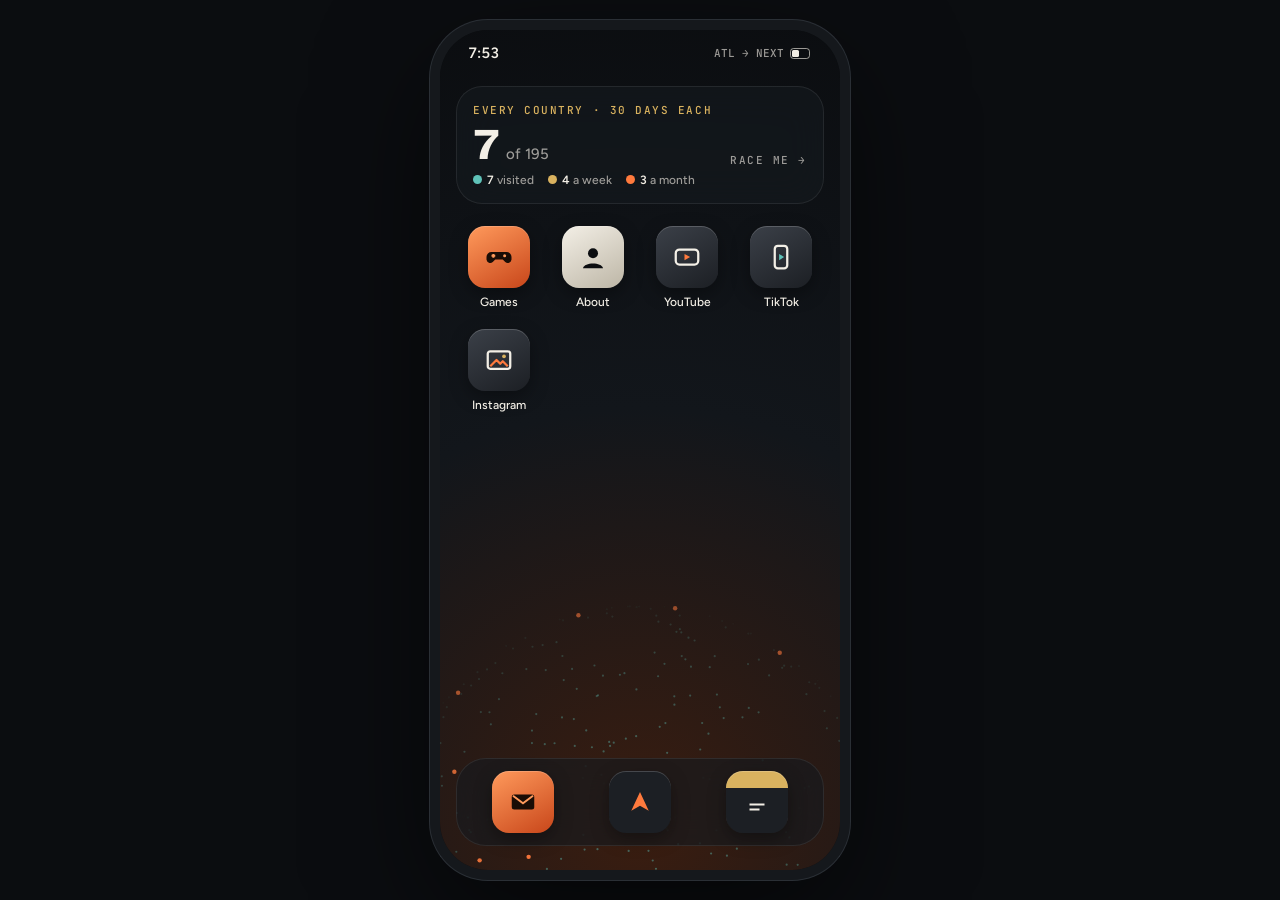
==== commit 6170b293: "Link Instagram app to @markuswhereyoubeen Co-Authored-By: Claude Opus 5.5 <noreply@anthropic.com> Cl" ====
--- a/index.html
+++ b/index.html
@@ -138,7 +138,7 @@
       <button class="app" data-open="about"><span class="ic" style="background:linear-gradient(150deg,#f3efe6,#bdb6a6)"><svg viewBox="0 0 24 24"><circle cx="12" cy="9" r="4" fill="#0b0d10"/><path d="M4 21c1-5 15-5 16 0" fill="#0b0d10"/></svg></span><span>About</span></button>
       <a class="app" href="https://www.youtube.com/@MarkusWhereYouBeen" target="_blank" rel="noopener"><span class="ic" style="background:linear-gradient(150deg,#3b4048,#1c1f24)"><svg viewBox="0 0 24 24"><rect x="3" y="6" width="18" height="12" rx="3" fill="none" stroke="#f3efe6" stroke-width="1.8"/><path d="M10 9.5v5l4.5-2.5z" fill="#ff7a3d"/></svg></span><span>YouTube</span></a>
       <a class="app" href="https://www.tiktok.com/@markuswhereyoubeen" target="_blank" rel="noopener"><span class="ic" style="background:linear-gradient(150deg,#3b4048,#1c1f24)"><svg viewBox="0 0 24 24"><rect x="7" y="3" width="10" height="18" rx="2.5" fill="none" stroke="#f3efe6" stroke-width="1.8"/><path d="M10.5 9.5v5l4-2.5z" fill="#5fc2b8"/></svg></span><span>TikTok</span></a>
-      <button class="app" data-open="insta"><span class="ic" style="background:linear-gradient(150deg,#3b4048,#1c1f24)"><svg viewBox="0 0 24 24"><rect x="3" y="5" width="18" height="14" rx="2" fill="none" stroke="#f3efe6" stroke-width="1.8"/><path d="m5 17 5-5 3 3 2-2 4 4" fill="none" stroke="#ff7a3d" stroke-width="1.8" stroke-linejoin="round"/><circle cx="16" cy="9" r="1.5" fill="#d9b25f"/></svg></span><span>Instagram</span></button>
+      <a class="app" href="https://www.instagram.com/markuswhereyoubeen/" target="_blank" rel="noopener"><span class="ic" style="background:linear-gradient(150deg,#3b4048,#1c1f24)"><svg viewBox="0 0 24 24"><rect x="3" y="5" width="18" height="14" rx="2" fill="none" stroke="#f3efe6" stroke-width="1.8"/><path d="m5 17 5-5 3 3 2-2 4 4" fill="none" stroke="#ff7a3d" stroke-width="1.8" stroke-linejoin="round"/><circle cx="16" cy="9" r="1.5" fill="#d9b25f"/></svg></span><span>Instagram</span></a>
     </div>
     <nav class="dock" aria-label="Dock">
       <button class="app" data-open="contact" aria-label="Contact"><span class="ic" style="background:linear-gradient(150deg,#ff9a5c,#c8461a)"><svg viewBox="0 0 24 24"><rect x="3" y="6" width="18" height="12" rx="2" fill="#1a0d06"/><path d="m4 7 8 6 8-6" fill="none" stroke="#ff9a5c" stroke-width="1.6"/></svg></span><span>Contact</span></button>
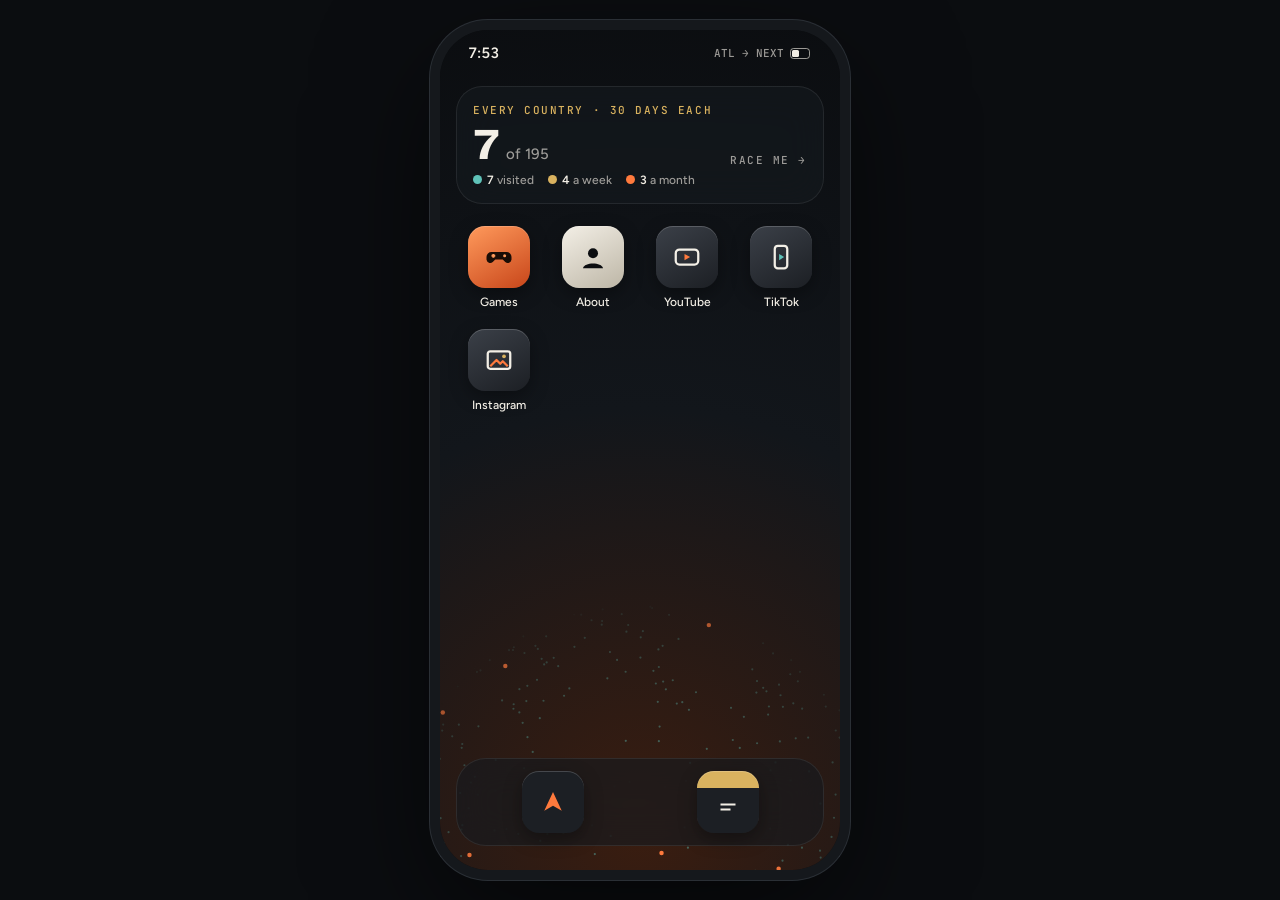
==== commit 3ef30bfe: "Remove Contact app and email for now Co-Authored-By: Claude Opus 5.5 <noreply@anthropic.com> Claude-" ====
--- a/index.html
+++ b/index.html
@@ -62,7 +62,7 @@
 .app:active .ic,.app:hover .ic{transform:scale(.94)}
 .app:focus-visible .ic,.widget:focus-visible,.swipe:focus-visible{outline:2px solid var(--brass);outline-offset:3px}
 .ic svg{width:30px;height:30px}
-.dock{margin-top:auto;display:grid;grid-template-columns:repeat(3,1fr);gap:8px;padding:12px;border-radius:30px;background:var(--glass);backdrop-filter:blur(18px);-webkit-backdrop-filter:blur(18px);border:1px solid var(--glass-hi)}
+.dock{margin-top:auto;display:grid;grid-template-columns:repeat(2,1fr);gap:8px;padding:12px;border-radius:30px;background:var(--glass);backdrop-filter:blur(18px);-webkit-backdrop-filter:blur(18px);border:1px solid var(--glass-hi)}
 .dock .app>span:not(.ic){display:none}
 /* sheet */
 .sheet{position:absolute;inset:0;z-index:40;background:rgba(0,0,0,.4);opacity:0;pointer-events:none;transition:opacity .3s}
@@ -141,7 +141,6 @@
       <a class="app" href="https://www.instagram.com/markuswhereyoubeen/" target="_blank" rel="noopener"><span class="ic" style="background:linear-gradient(150deg,#3b4048,#1c1f24)"><svg viewBox="0 0 24 24"><rect x="3" y="5" width="18" height="14" rx="2" fill="none" stroke="#f3efe6" stroke-width="1.8"/><path d="m5 17 5-5 3 3 2-2 4 4" fill="none" stroke="#ff7a3d" stroke-width="1.8" stroke-linejoin="round"/><circle cx="16" cy="9" r="1.5" fill="#d9b25f"/></svg></span><span>Instagram</span></a>
     </div>
     <nav class="dock" aria-label="Dock">
-      <button class="app" data-open="contact" aria-label="Contact"><span class="ic" style="background:linear-gradient(150deg,#ff9a5c,#c8461a)"><svg viewBox="0 0 24 24"><rect x="3" y="6" width="18" height="12" rx="2" fill="#1a0d06"/><path d="m4 7 8 6 8-6" fill="none" stroke="#ff9a5c" stroke-width="1.6"/></svg></span><span>Contact</span></button>
       <button class="app" data-open="games" aria-label="Games"><span class="ic" style="background:#1c1f24"><svg viewBox="0 0 24 24"><path d="M5 19 12 4l7 15-7-4z" fill="#ff7a3d"/></svg></span><span>Games</span></button>
       <button class="app" data-open="about" aria-label="Notes"><span class="ic" style="background:linear-gradient(180deg,#d9b25f 0 28%,#1c1f24 28%)"><svg viewBox="0 0 24 24"><path d="M6 14h12M6 18h8" stroke="#f3efe6" stroke-width="1.6"/></svg></span><span>Notes</span></button>
     </nav>
@@ -176,8 +175,7 @@
  about:["About",`<p>My name is Markus, and my goal is to spend 30 days in every country.</p>`],
  watch:["YouTube",`<p>Long-form: building things with AI, plus the every-country challenge.</p><div class="copy"><code>youtube.com/@MarkusWhereYouBeen</code><button data-copy>Copy</button></div>`],
  clips:["TikTok",`<p>Travel clips from the road.</p><div class="copy"><code>tiktok.com/@markuswhereyoubeen</code><button data-copy>Copy</button></div>`],
- insta:["Instagram",`<p>Photos from the road and behind the scenes.</p><div class="copy"><code class="ph">instagram.com/yourhandle</code><button data-copy>Copy</button></div>`],
- contact:["Contact",`<p>Collabs, playtests, travel tips, or a couch in your country.</p><a class="mail" href="mailto:markusjcoleman1229@gmail.com">Email me</a><div class="copy"><code>markusjcoleman1229@gmail.com</code><button data-copy>Copy</button></div>`]
+ insta:["Instagram",`<p>Photos from the road and behind the scenes.</p><div class="copy"><code class="ph">instagram.com/yourhandle</code><button data-copy>Copy</button></div>`]
 };
 const $=s=>document.querySelector(s), lock=$('#lock'), sheet=$('#sheet');
 function tick(){const d=new Date();const t=d.toLocaleTimeString([], {hour:'numeric',minute:'2-digit'}).replace(/\s?[AP]M/i,'');
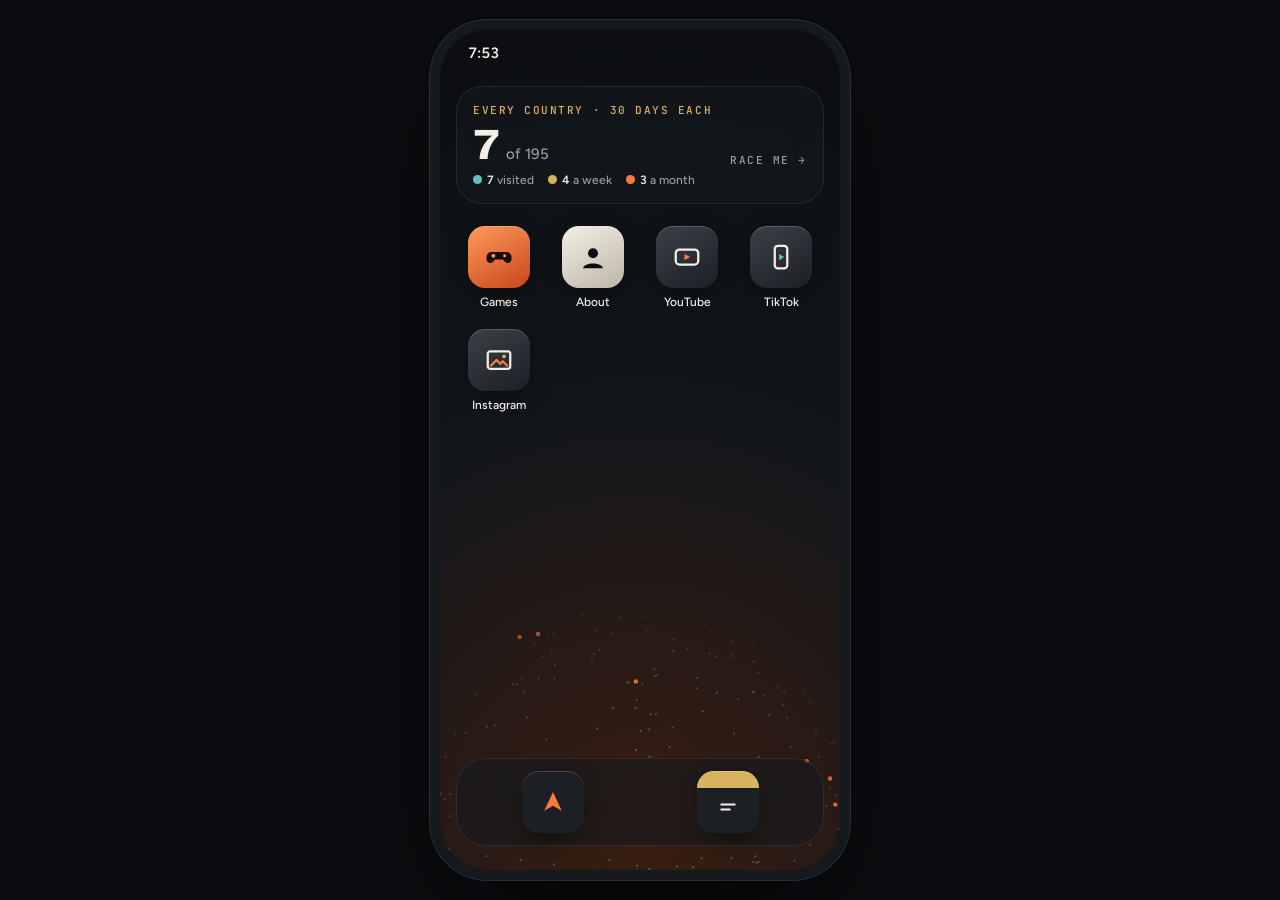
==== commit 05079307: "Remove battery and ATL → NEXT from status bar Co-Authored-By: Claude Opus 5.5 <noreply@anthropic.com" ====
--- a/index.html
+++ b/index.html
@@ -109,7 +109,7 @@
 
 <div class="stage"><div class="phone" id="phone">
   <canvas id="bg"></canvas>
-  <div class="status"><span id="sclock">8:06</span><span class="bars">ATL&nbsp;→&nbsp;NEXT <svg width="22" height="11" viewBox="0 0 22 11"><rect x=".5" y=".5" width="19" height="10" rx="3" fill="none" stroke="currentColor"/><rect x="2" y="2" width="7" height="7" rx="1.5" fill="#f3efe6"/></svg></span></div>
+  <div class="status"><span id="sclock">8:06</span></div>
 
   <section class="screen" id="lock" aria-label="Lock screen" hidden>
     <div class="date" id="date">Sunday, October 25</div>
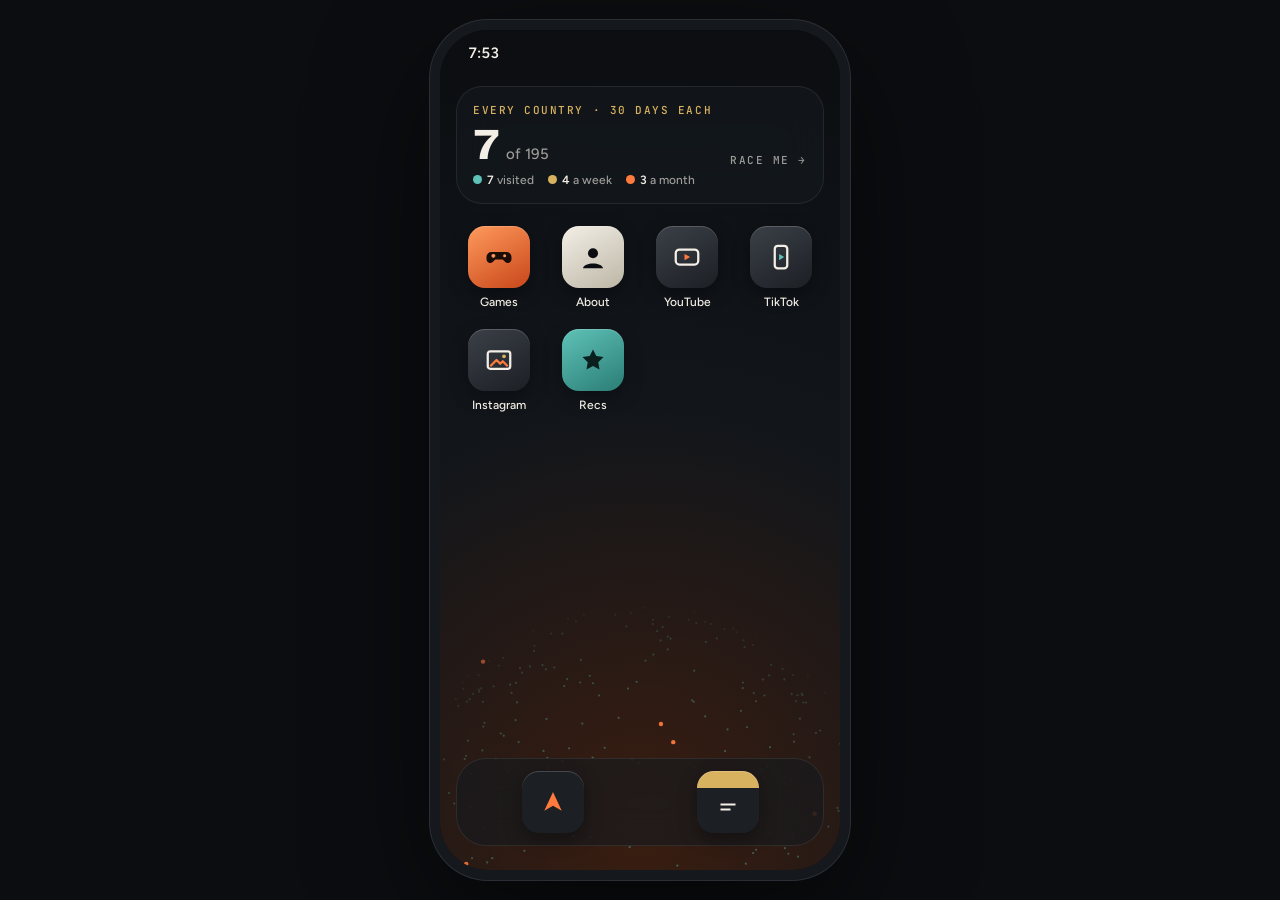
==== commit f009be06: "Add Recs app with Places and Travel gear Co-Authored-By: Claude Opus 5.5 <noreply@anthropic.com> Cla" ====
--- a/index.html
+++ b/index.html
@@ -139,6 +139,7 @@
       <a class="app" href="https://www.youtube.com/@MarkusWhereYouBeen" target="_blank" rel="noopener"><span class="ic" style="background:linear-gradient(150deg,#3b4048,#1c1f24)"><svg viewBox="0 0 24 24"><rect x="3" y="6" width="18" height="12" rx="3" fill="none" stroke="#f3efe6" stroke-width="1.8"/><path d="M10 9.5v5l4.5-2.5z" fill="#ff7a3d"/></svg></span><span>YouTube</span></a>
       <a class="app" href="https://www.tiktok.com/@markuswhereyoubeen" target="_blank" rel="noopener"><span class="ic" style="background:linear-gradient(150deg,#3b4048,#1c1f24)"><svg viewBox="0 0 24 24"><rect x="7" y="3" width="10" height="18" rx="2.5" fill="none" stroke="#f3efe6" stroke-width="1.8"/><path d="M10.5 9.5v5l4-2.5z" fill="#5fc2b8"/></svg></span><span>TikTok</span></a>
       <a class="app" href="https://www.instagram.com/markuswhereyoubeen/" target="_blank" rel="noopener"><span class="ic" style="background:linear-gradient(150deg,#3b4048,#1c1f24)"><svg viewBox="0 0 24 24"><rect x="3" y="5" width="18" height="14" rx="2" fill="none" stroke="#f3efe6" stroke-width="1.8"/><path d="m5 17 5-5 3 3 2-2 4 4" fill="none" stroke="#ff7a3d" stroke-width="1.8" stroke-linejoin="round"/><circle cx="16" cy="9" r="1.5" fill="#d9b25f"/></svg></span><span>Instagram</span></a>
+      <button class="app" data-open="recs"><span class="ic" style="background:linear-gradient(150deg,#5fc2b8,#2a7d75)"><svg viewBox="0 0 24 24"><path d="M12 3.5l2.6 5.3 5.8.8-4.2 4.1 1 5.8-5.2-2.7-5.2 2.7 1-5.8-4.2-4.1 5.8-.8z" fill="#0b1f1d"/></svg></span><span>Recs</span></button>
     </div>
     <nav class="dock" aria-label="Dock">
       <button class="app" data-open="games" aria-label="Games"><span class="ic" style="background:#1c1f24"><svg viewBox="0 0 24 24"><path d="M5 19 12 4l7 15-7-4z" fill="#ff7a3d"/></svg></span><span>Games</span></button>
@@ -169,6 +170,9 @@
   <table class="score"><thead><tr><th></th><th>Visited</th><th>A week</th><th>A month</th></tr></thead>
   <tbody><tr><td>Markus</td><td id="m1"></td><td id="m2"></td><td id="m3"></td></tr><tr><td>You</td><td id="y1"></td><td id="y2"></td><td id="y3"></td></tr></tbody></table>
   <button class="reset" id="greset">Clear my map</button>`],
+ recs:["Recs",`<p>Places and gear I actually recommend, picked up along the way.</p>
+  <div class="seg" id="recseg"><button data-rec="places" aria-pressed="true">Places</button><button data-rec="gear" aria-pressed="false">Travel gear</button></div>
+  <div id="reclist"></div>`],
  games:["Games",`<p>Just some things I've been working on in my free time.</p>
   <div class="row"><span class="meta">Playable · browser</span><b>Ninja Reborn</b><p>Turn-based ninja RPG with roguelike runs and multiplayer. First release.</p><div class="chips"><span class="chip">Turn-based</span><span class="chip">Roguelike</span><span class="chip">Co-op</span></div></div>
   <div class="row"><span class="meta">Mockup phase · Unreal</span><b>The Crawl <span class="ph">(working title)</span></b><p>First-person dungeon crawler. 25 crawlers drop in, 18 floors, 3 lives, a guide named Mitchall who hates the show. Painterly 3D.</p><div class="chips"><span class="chip">Floors 1–3</span><span class="chip">4-player</span><span class="chip">Controller</span></div></div>`],
@@ -186,7 +190,7 @@
 let y0=null;lock.addEventListener('pointerdown',e=>{y0=e.clientY});
 lock.addEventListener('pointermove',e=>{if(y0!==null&&y0-e.clientY>0)lock.style.transform=`translateY(${-(y0-e.clientY)}px)`});
 lock.addEventListener('pointerup',e=>{const dy=y0-e.clientY;lock.style.transform='';y0=null;if(dy>60)unlock()});
-document.querySelectorAll('[data-open]').forEach(b=>b.onclick=()=>{const [t,h]=APPS[b.dataset.open];$('#stitle').textContent=t;$('#sbody').innerHTML=h;sheet.classList.add('on');$('#close').focus();if(b.dataset.open==='tracker')drawGlobe()});
+document.querySelectorAll('[data-open]').forEach(b=>b.onclick=()=>{const [t,h]=APPS[b.dataset.open];$('#stitle').textContent=t;$('#sbody').innerHTML=h;sheet.classList.add('on');$('#close').focus();if(b.dataset.open==='tracker')drawGlobe();if(b.dataset.open==='recs')renderRecs('places')});
 $('#close').onclick=()=>sheet.classList.remove('on');
 sheet.onclick=e=>{if(e.target===sheet)sheet.classList.remove('on')};
 document.addEventListener('keydown',e=>{if(e.key==='Escape')sheet.classList.remove('on')});
@@ -202,6 +206,16 @@
   cx.fillStyle=hot?`rgba(255,122,61,${.5+Z*.5})`:`rgba(95,194,184,${Z*.45})`;cx.beginPath();cx.arc(ox+X*R,oy-y*R,hot?2.2:1.1,0,7);cx.fill()}
  if(!still)requestAnimationFrame(draw)}
 size();addEventListener('resize',size);requestAnimationFrame(draw);
+// recommendations: add items as {name, where, note}
+const RECS={
+ places:[],
+ gear:[]
+};
+function renderRecs(kind){const box=document.getElementById('reclist');if(!box)return;const list=RECS[kind];
+ box.innerHTML=list.length?list.map(r=>`<div class="row"><span class="meta">${r.where||''}</span><b>${r.name}</b>${r.note?`<p>${r.note}</p>`:''}</div>`).join('')
+ :`<div class="row"><span class="meta">Coming soon</span><b>${kind==='places'?'First picks drop after Japan':'My packing list is on the way'}</b></div>`}
+$('#sbody').addEventListener('click',e=>{const b=e.target.closest('[data-rec]');if(!b)return;
+ document.querySelectorAll('#recseg button').forEach(x=>x.setAttribute('aria-pressed',x===b));renderRecs(b.dataset.rec)});
 // passport globe. Levels: 1 visited, 2 a week, 3 a month
 const MINE={'840':3,'484':3,'004':3,'634':2,'372':1,'826':1,'414':1}; // USA, Mexico, Afghanistan (month); Qatar (week); Ireland, UK, Kuwait (visited)
 const LEVEL=['Not yet','Visited','A week','A month'], COLORS=['#262b31','#5fc2b8','#d9b25f','#ff7a3d'];
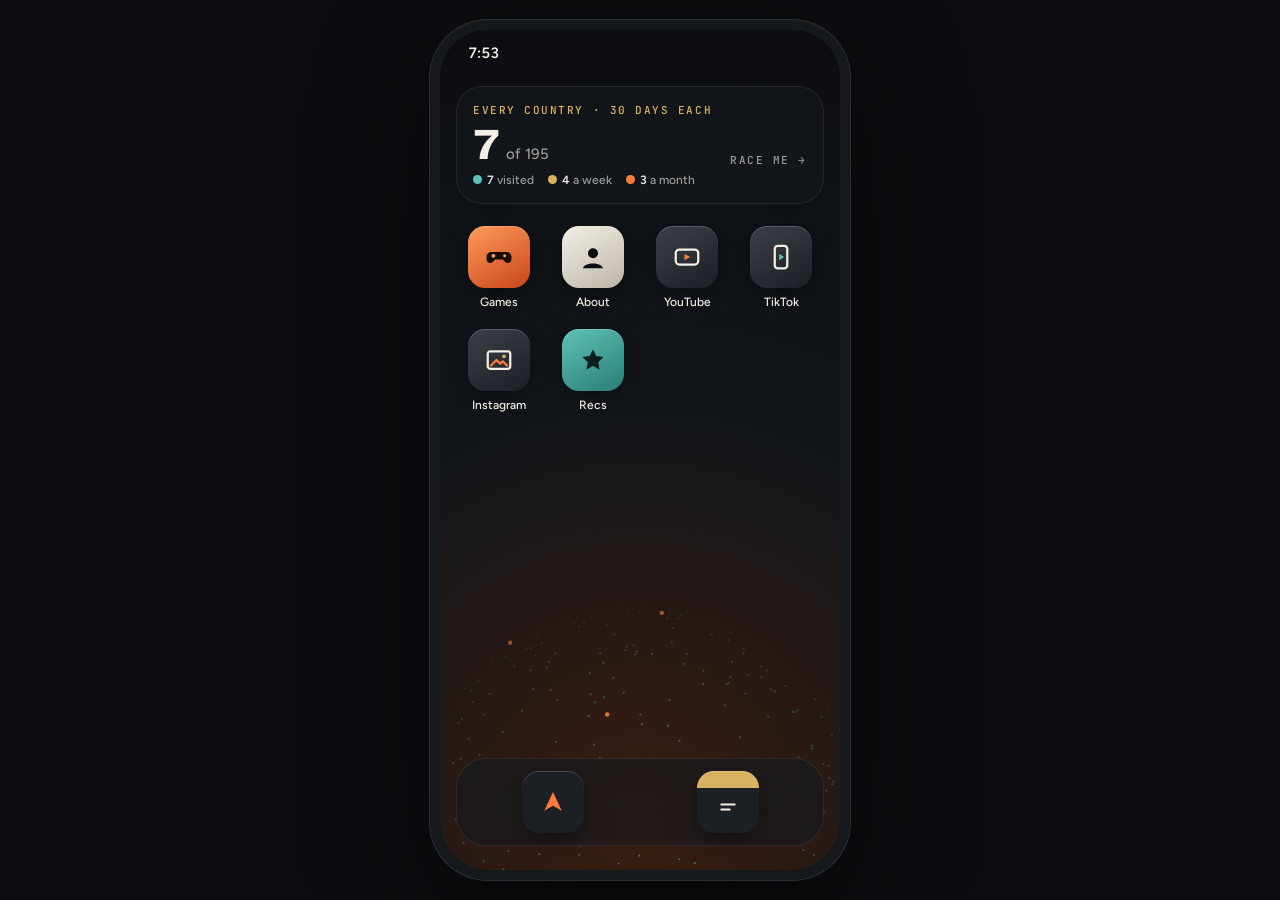
==== commit fc580935: "Add Hidden Arcade (secret entrance TBD) Co-Authored-By: Claude Opus 5.5 <noreply@anthropic.com> Clau" ====
--- a/index.html
+++ b/index.html
@@ -109,7 +109,7 @@
 
 <div class="stage"><div class="phone" id="phone">
   <canvas id="bg"></canvas>
-  <div class="status"><span id="sclock">8:06</span></div>
+  <div class="status"><span id="sclock" style="pointer-events:auto;cursor:default;-webkit-tap-highlight-color:transparent;user-select:none">8:06</span></div>
 
   <section class="screen" id="lock" aria-label="Lock screen" hidden>
     <div class="date" id="date">Sunday, October 25</div>
@@ -216,6 +216,8 @@
  :`<div class="row"><span class="meta">Coming soon</span><b>${kind==='places'?'First picks drop after Japan':'My packing list is on the way'}</b></div>`}
 $('#sbody').addEventListener('click',e=>{const b=e.target.closest('[data-rec]');if(!b)return;
  document.querySelectorAll('#recseg button').forEach(x=>x.setAttribute('aria-pressed',x===b));renderRecs(b.dataset.rec)});
+// secret: five quick taps on the clock open the arcade
+(()=>{let n=0,t=0;$('#sclock').addEventListener('click',()=>{const now=Date.now();n=now-t<600?n+1:1;t=now;if(n>=5){n=0;location.href='arcade/'}})})();
 // passport globe. Levels: 1 visited, 2 a week, 3 a month
 const MINE={'840':3,'484':3,'004':3,'634':2,'372':1,'826':1,'414':1}; // USA, Mexico, Afghanistan (month); Qatar (week); Ireland, UK, Kuwait (visited)
 const LEVEL=['Not yet','Visited','A week','A month'], COLORS=['#262b31','#5fc2b8','#d9b25f','#ff7a3d'];
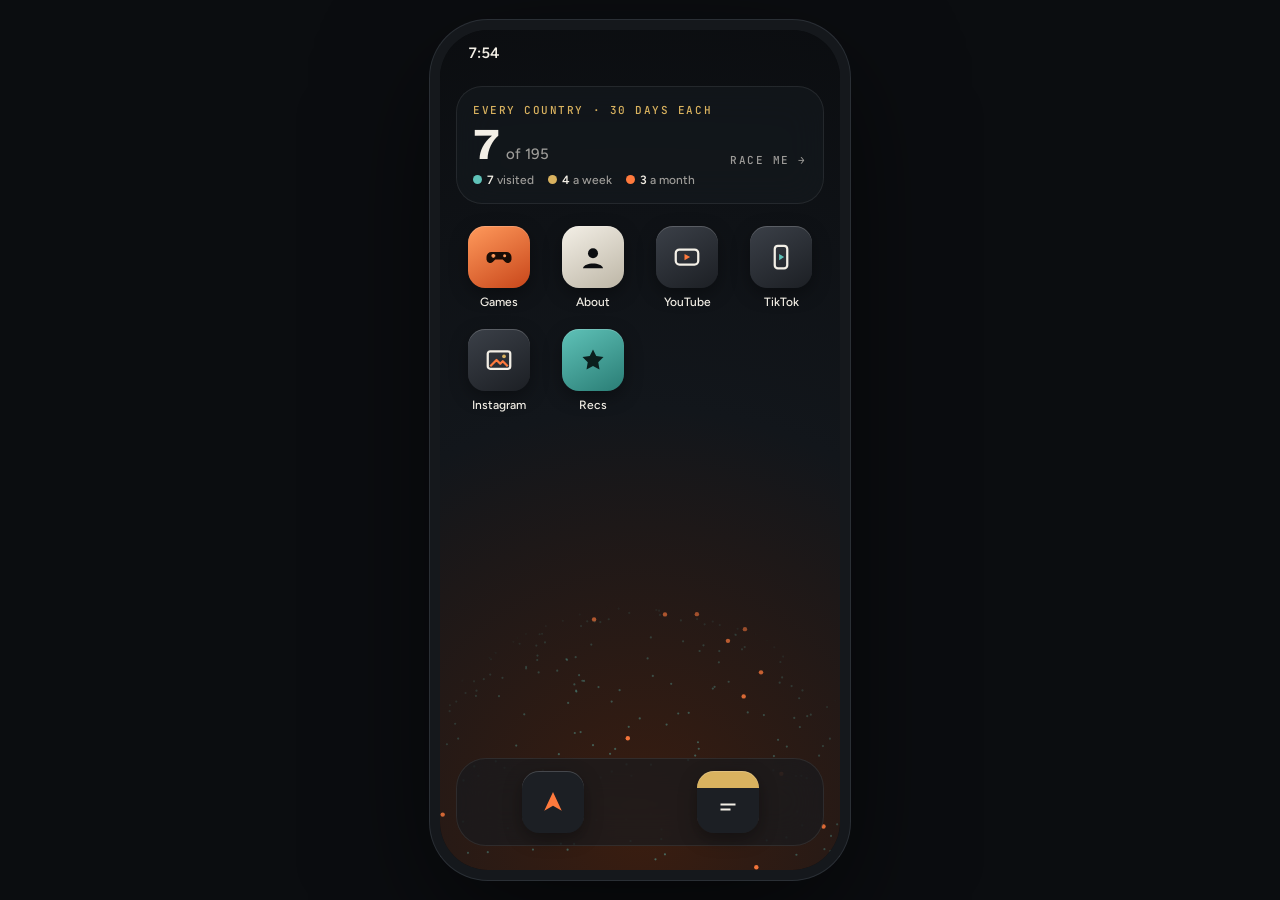
==== commit b368be30: "Secret entrance: nine taps on the country count open the Hidden Arcade Co-Authored-By: Claude Opus 5" ====
--- a/index.html
+++ b/index.html
@@ -109,7 +109,7 @@
 
 <div class="stage"><div class="phone" id="phone">
   <canvas id="bg"></canvas>
-  <div class="status"><span id="sclock" style="pointer-events:auto;cursor:default;-webkit-tap-highlight-color:transparent;user-select:none">8:06</span></div>
+  <div class="status"><span id="sclock">8:06</span></div>
 
   <section class="screen" id="lock" aria-label="Lock screen" hidden>
     <div class="date" id="date">Sunday, October 25</div>
@@ -216,8 +216,13 @@
  :`<div class="row"><span class="meta">Coming soon</span><b>${kind==='places'?'First picks drop after Japan':'My packing list is on the way'}</b></div>`}
 $('#sbody').addEventListener('click',e=>{const b=e.target.closest('[data-rec]');if(!b)return;
  document.querySelectorAll('#recseg button').forEach(x=>x.setAttribute('aria-pressed',x===b));renderRecs(b.dataset.rec)});
-// secret: five quick taps on the clock open the arcade
-(()=>{let n=0,t=0;$('#sclock').addEventListener('click',()=>{const now=Date.now();n=now-t<600?n+1:1;t=now;if(n>=5){n=0;location.href='arcade/'}})})();
+// secret: nine taps on the country count (one per tail) open the arcade
+(()=>{const big=$('.widget .big');let n=0,timer;big.style.cssText+=';-webkit-tap-highlight-color:transparent;user-select:none;transition:text-shadow .2s,color .2s';
+ big.addEventListener('click',e=>{e.stopPropagation();n++;clearTimeout(timer);
+  const k=n/9;big.style.color=n>2?`color-mix(in srgb,#ff7a3d ${Math.round(k*100)}%,#f3efe6)`:'';
+  big.style.textShadow=n>2?`0 0 ${Math.round(k*28)}px rgba(255,122,61,${(.3+k*.6).toFixed(2)})`:'';
+  if(n>=9){location.href='arcade/';return}
+  timer=setTimeout(()=>{n=0;big.style.color='';big.style.textShadow=''},1500)})})();
 // passport globe. Levels: 1 visited, 2 a week, 3 a month
 const MINE={'840':3,'484':3,'004':3,'634':2,'372':1,'826':1,'414':1}; // USA, Mexico, Afghanistan (month); Qatar (week); Ireland, UK, Kuwait (visited)
 const LEVEL=['Not yet','Visited','A week','A month'], COLORS=['#262b31','#5fc2b8','#d9b25f','#ff7a3d'];
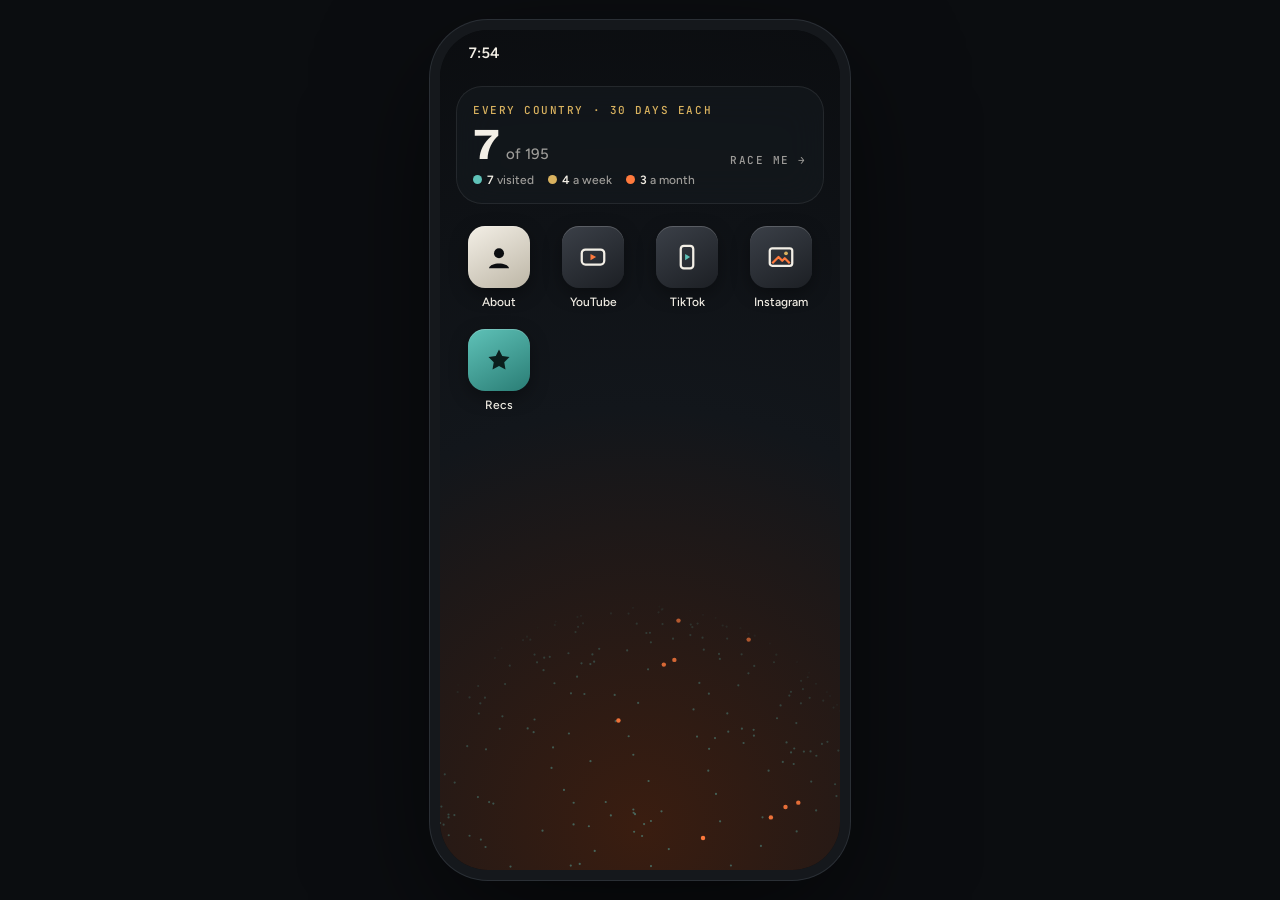
==== commit df6b6252: "Take games off the site for now (arcade, secret entrance, Games app) Co-Authored-By: Claude Opus 5.5" ====
--- a/index.html
+++ b/index.html
@@ -134,17 +134,12 @@
       <span class="tiers"><span><i style="background:#5fc2b8"></i><b id="w1">3</b> visited</span><span><i style="background:#d9b25f"></i><b id="w2">3</b> a week</span><span><i style="background:#ff7a3d"></i><b id="w3">3</b> a month</span></span>
     </button>
     <div class="grid">
-      <button class="app" data-open="games"><span class="ic" style="background:linear-gradient(150deg,#ff9a5c,#c8461a)"><svg viewBox="0 0 24 24"><path d="M6 8h12a4 4 0 0 1 4 4v2a3 3 0 0 1-5 2l-2-2H9l-2 2a3 3 0 0 1-5-2v-2a4 4 0 0 1 4-4z" fill="#1a0d06"/><circle cx="16.5" cy="11" r="1.2" fill="#ff9a5c"/><path d="M6 11h3M7.5 9.5v3" stroke="#ff9a5c" stroke-width="1.6"/></svg></span><span>Games</span></button>
       <button class="app" data-open="about"><span class="ic" style="background:linear-gradient(150deg,#f3efe6,#bdb6a6)"><svg viewBox="0 0 24 24"><circle cx="12" cy="9" r="4" fill="#0b0d10"/><path d="M4 21c1-5 15-5 16 0" fill="#0b0d10"/></svg></span><span>About</span></button>
       <a class="app" href="https://www.youtube.com/@MarkusWhereYouBeen" target="_blank" rel="noopener"><span class="ic" style="background:linear-gradient(150deg,#3b4048,#1c1f24)"><svg viewBox="0 0 24 24"><rect x="3" y="6" width="18" height="12" rx="3" fill="none" stroke="#f3efe6" stroke-width="1.8"/><path d="M10 9.5v5l4.5-2.5z" fill="#ff7a3d"/></svg></span><span>YouTube</span></a>
       <a class="app" href="https://www.tiktok.com/@markuswhereyoubeen" target="_blank" rel="noopener"><span class="ic" style="background:linear-gradient(150deg,#3b4048,#1c1f24)"><svg viewBox="0 0 24 24"><rect x="7" y="3" width="10" height="18" rx="2.5" fill="none" stroke="#f3efe6" stroke-width="1.8"/><path d="M10.5 9.5v5l4-2.5z" fill="#5fc2b8"/></svg></span><span>TikTok</span></a>
       <a class="app" href="https://www.instagram.com/markuswhereyoubeen/" target="_blank" rel="noopener"><span class="ic" style="background:linear-gradient(150deg,#3b4048,#1c1f24)"><svg viewBox="0 0 24 24"><rect x="3" y="5" width="18" height="14" rx="2" fill="none" stroke="#f3efe6" stroke-width="1.8"/><path d="m5 17 5-5 3 3 2-2 4 4" fill="none" stroke="#ff7a3d" stroke-width="1.8" stroke-linejoin="round"/><circle cx="16" cy="9" r="1.5" fill="#d9b25f"/></svg></span><span>Instagram</span></a>
       <button class="app" data-open="recs"><span class="ic" style="background:linear-gradient(150deg,#5fc2b8,#2a7d75)"><svg viewBox="0 0 24 24"><path d="M12 3.5l2.6 5.3 5.8.8-4.2 4.1 1 5.8-5.2-2.7-5.2 2.7 1-5.8-4.2-4.1 5.8-.8z" fill="#0b1f1d"/></svg></span><span>Recs</span></button>
     </div>
-    <nav class="dock" aria-label="Dock">
-      <button class="app" data-open="games" aria-label="Games"><span class="ic" style="background:#1c1f24"><svg viewBox="0 0 24 24"><path d="M5 19 12 4l7 15-7-4z" fill="#ff7a3d"/></svg></span><span>Games</span></button>
-      <button class="app" data-open="about" aria-label="Notes"><span class="ic" style="background:linear-gradient(180deg,#d9b25f 0 28%,#1c1f24 28%)"><svg viewBox="0 0 24 24"><path d="M6 14h12M6 18h8" stroke="#f3efe6" stroke-width="1.6"/></svg></span><span>Notes</span></button>
-    </nav>
   </section>
 
   <div class="sheet" id="sheet" role="dialog" aria-modal="true" aria-labelledby="stitle">
@@ -173,9 +168,6 @@
  recs:["Recs",`<p>Places and gear I actually recommend, picked up along the way.</p>
   <div class="seg" id="recseg"><button data-rec="places" aria-pressed="true">Places</button><button data-rec="gear" aria-pressed="false">Travel gear</button></div>
   <div id="reclist"></div>`],
- games:["Games",`<p>Just some things I've been working on in my free time.</p>
-  <div class="row"><span class="meta">Playable · browser</span><b>Ninja Reborn</b><p>Turn-based ninja RPG with roguelike runs and multiplayer. First release.</p><div class="chips"><span class="chip">Turn-based</span><span class="chip">Roguelike</span><span class="chip">Co-op</span></div></div>
-  <div class="row"><span class="meta">Mockup phase · Unreal</span><b>The Crawl <span class="ph">(working title)</span></b><p>First-person dungeon crawler. 25 crawlers drop in, 18 floors, 3 lives, a guide named Mitchall who hates the show. Painterly 3D.</p><div class="chips"><span class="chip">Floors 1–3</span><span class="chip">4-player</span><span class="chip">Controller</span></div></div>`],
  about:["About",`<p>My name is Markus, and my goal is to spend 30 days in every country.</p>`],
  watch:["YouTube",`<p>Long-form: building things with AI, plus the every-country challenge.</p><div class="copy"><code>youtube.com/@MarkusWhereYouBeen</code><button data-copy>Copy</button></div>`],
  clips:["TikTok",`<p>Travel clips from the road.</p><div class="copy"><code>tiktok.com/@markuswhereyoubeen</code><button data-copy>Copy</button></div>`],
@@ -216,13 +208,6 @@
  :`<div class="row"><span class="meta">Coming soon</span><b>${kind==='places'?'First picks drop after Japan':'My packing list is on the way'}</b></div>`}
 $('#sbody').addEventListener('click',e=>{const b=e.target.closest('[data-rec]');if(!b)return;
  document.querySelectorAll('#recseg button').forEach(x=>x.setAttribute('aria-pressed',x===b));renderRecs(b.dataset.rec)});
-// secret: nine taps on the country count (one per tail) open the arcade
-(()=>{const big=$('.widget .big');let n=0,timer;big.style.cssText+=';-webkit-tap-highlight-color:transparent;user-select:none;transition:text-shadow .2s,color .2s';
- big.addEventListener('click',e=>{e.stopPropagation();n++;clearTimeout(timer);
-  const k=n/9;big.style.color=n>2?`color-mix(in srgb,#ff7a3d ${Math.round(k*100)}%,#f3efe6)`:'';
-  big.style.textShadow=n>2?`0 0 ${Math.round(k*28)}px rgba(255,122,61,${(.3+k*.6).toFixed(2)})`:'';
-  if(n>=9){location.href='arcade/';return}
-  timer=setTimeout(()=>{n=0;big.style.color='';big.style.textShadow=''},1500)})})();
 // passport globe. Levels: 1 visited, 2 a week, 3 a month
 const MINE={'840':3,'484':3,'004':3,'634':2,'372':1,'826':1,'414':1}; // USA, Mexico, Afghanistan (month); Qatar (week); Ireland, UK, Kuwait (visited)
 const LEVEL=['Not yet','Visited','A week','A month'], COLORS=['#262b31','#5fc2b8','#d9b25f','#ff7a3d'];
